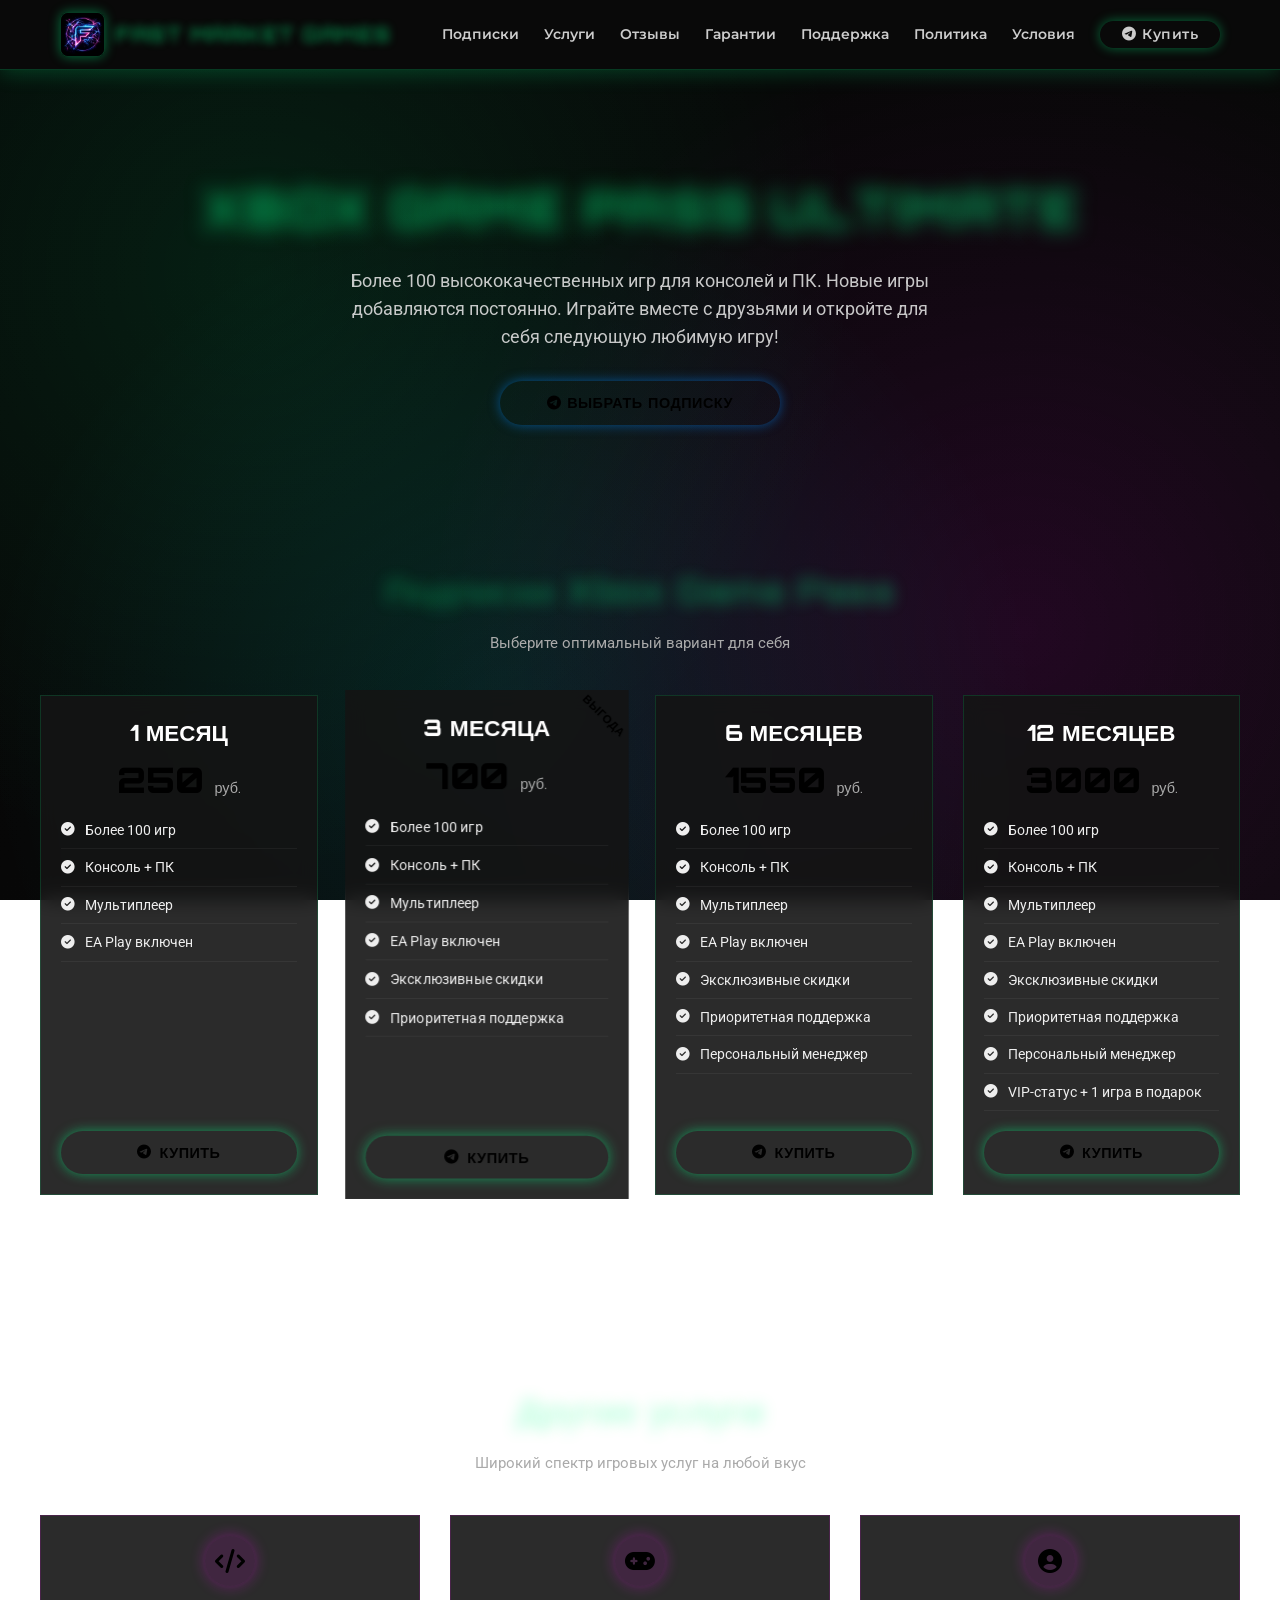
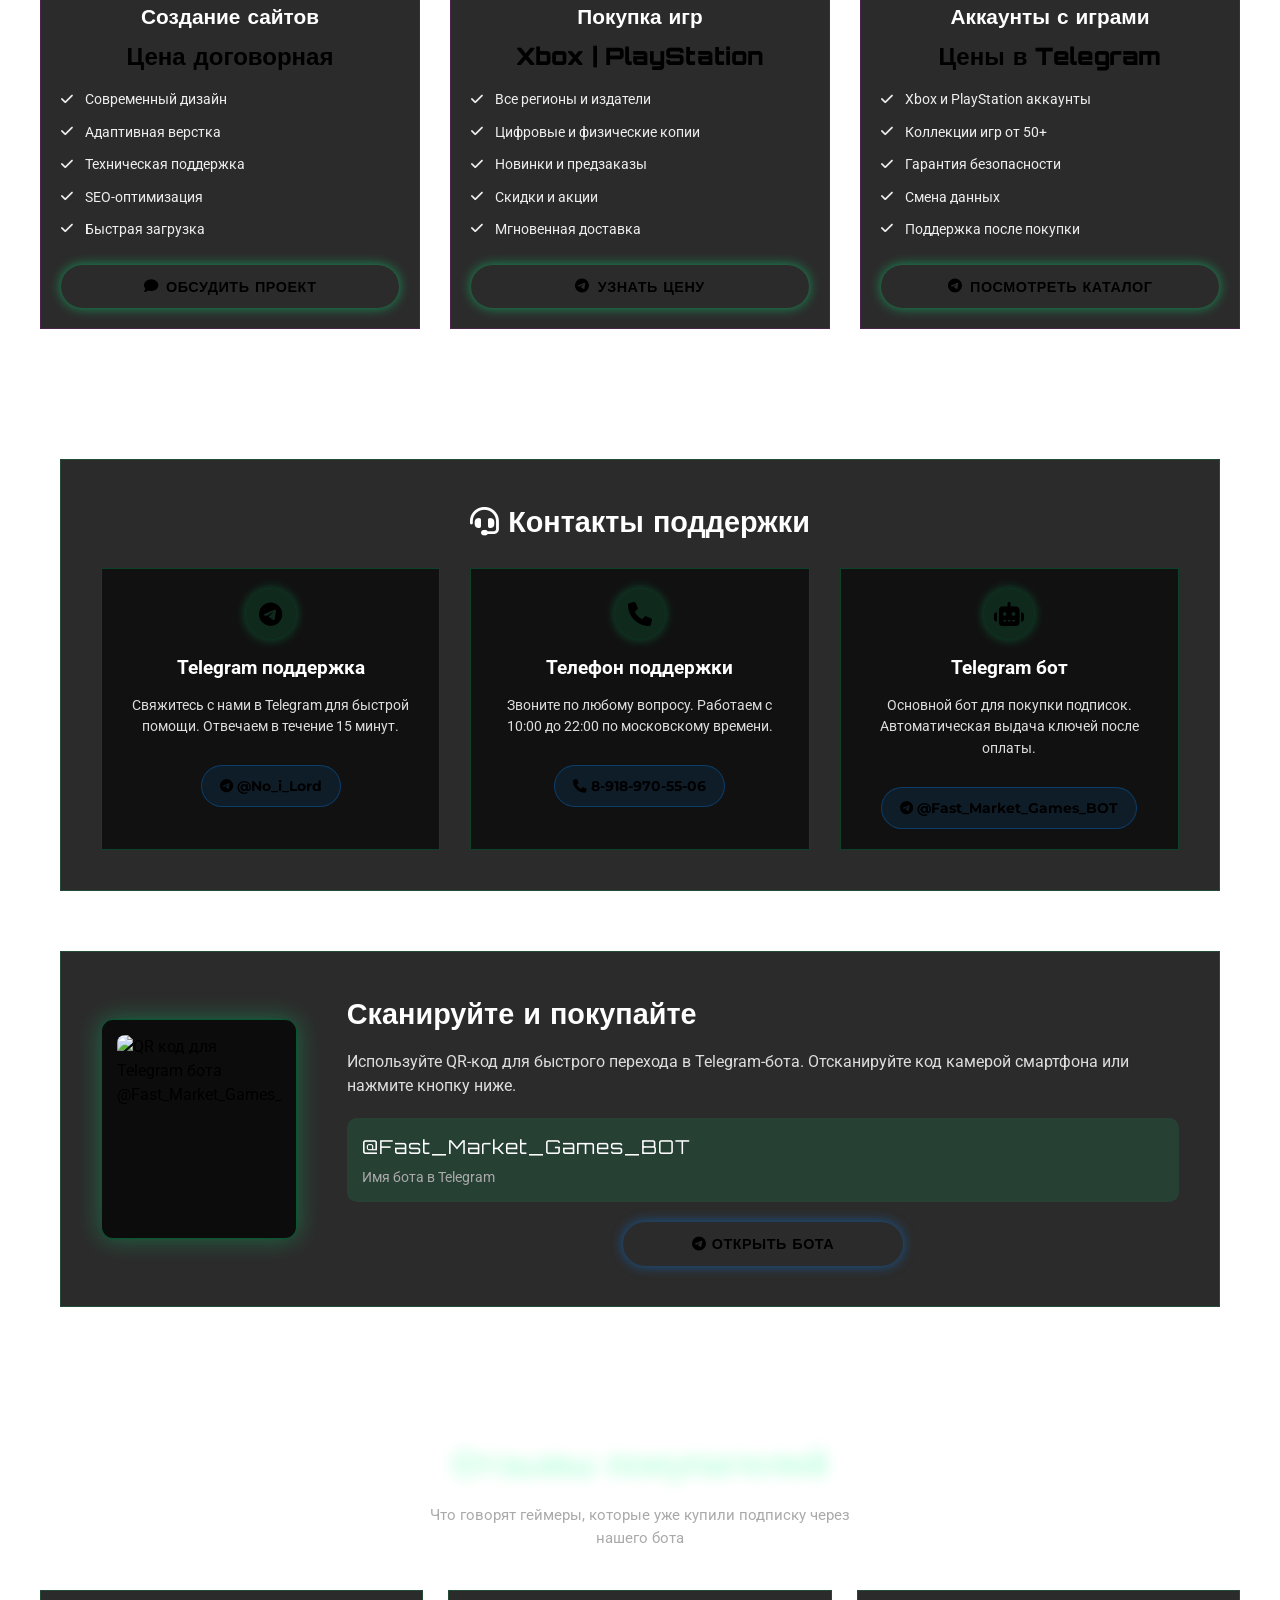
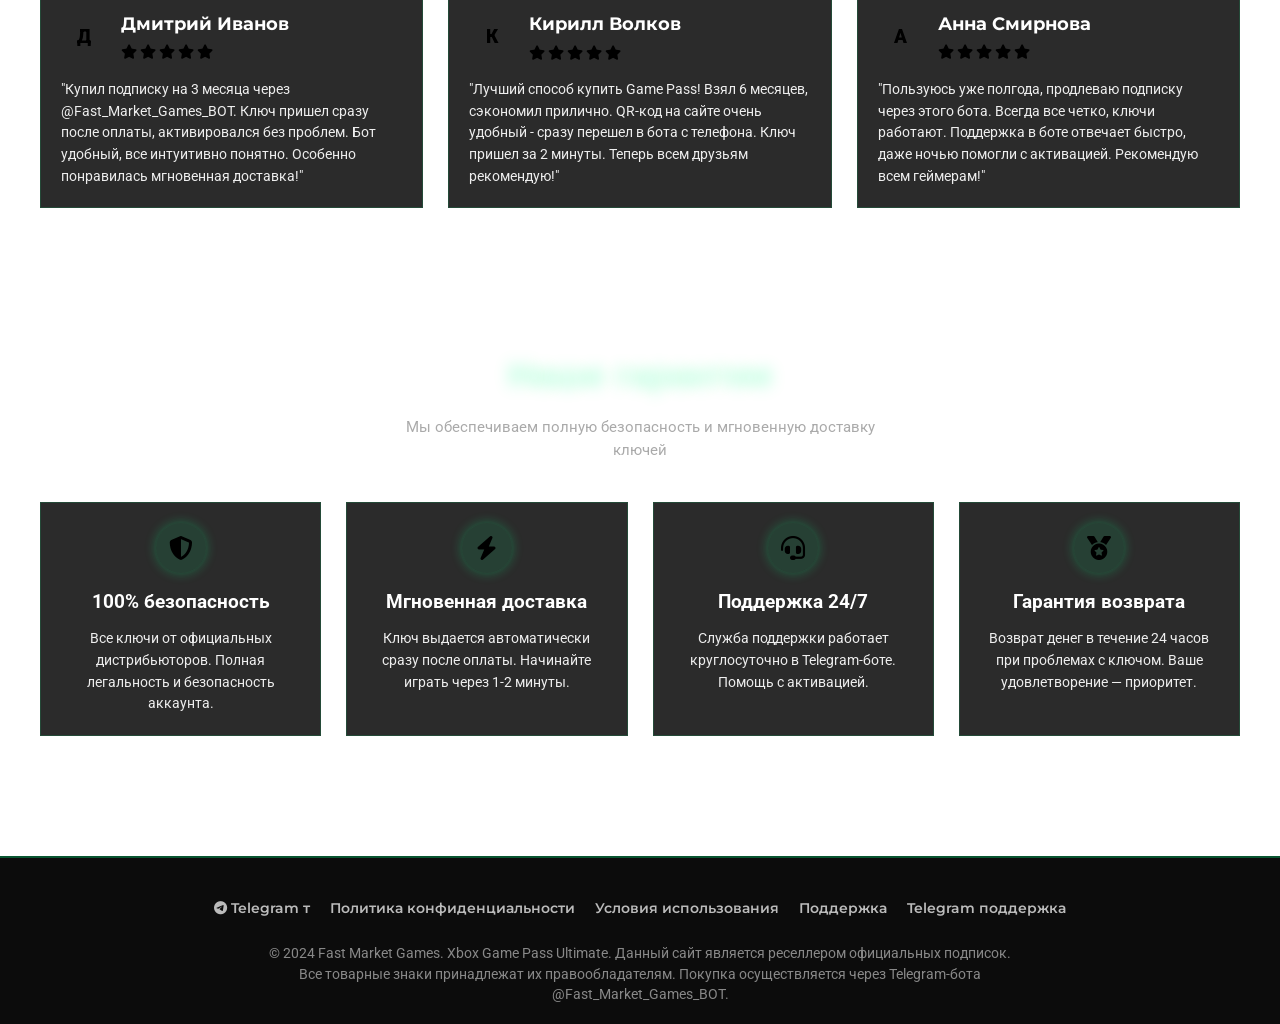
==== index.html @ 025a9836 "Update index.html" ====
<!DOCTYPE html>
<html lang="ru">
<head>
    <meta charset="UTF-8">
    <meta name="viewport" content="width=device-width, initial-scale=1.0, maximum-scale=1.0, user-scalable=no">
    <title>Fast Market Games | Xbox Game Pass Ultimate | Официальные подписки</title>
    <meta name="description" content="Купить Xbox Game Pass и игры для PS/Xbox | Fast Market. Магазин с мгновенной доставкой цифровых товаров: подписки Game Pass Ultimate, ключи игр для PlayStation, Xbox, а также эксклюзивные аккаунты и готовые сайты. Работаем быстро и надежно.">
    <link rel="icon" href="favicon-16x16.png" sizes="16x16" type="image/png">
    <link rel="icon" href="favicon-32x32.png" sizes="32x32" type="image/png">
    <link rel="icon" href="favicon-96x96.png" sizes="96x96" type="image/png">
    <link rel="apple-touch-icon" sizes="180x180" href="apple-icon.png">
    <link rel="icon" type="image/png" sizes="192x192" href="android-icon.png">
    <link rel="icon" type="image/png" sizes="512x512" href="android-icon.png">
    <link rel="stylesheet" href="https://cdnjs.cloudflare.com/ajax/libs/font-awesome/6.4.0/css/all.min.css">
    <link href="https://fonts.googleapis.com/css2?family=Montserrat:wght@400;500;600;700;800;900&family=Orbitron:wght@400;500;700;900&family=Roboto:wght@300;400;500;700&display=swap" rel="stylesheet">
    <style>
        <!-- Yandex.Metrika counter -->
<script type="text/javascript">
    (function(m,e,t,r,i,k,a){
        m[i]=m[i]||function(){(m[i].a=m[i].a||[]).push(arguments)};
        m[i].l=1*new Date();
        for (var j = 0; j < document.scripts.length; j++) {if (document.scripts[j].src === r) { return; }}
        k=e.createElement(t),a=e.getElementsByTagName(t)[0],k.async=1,k.src=r,a.parentNode.insertBefore(k,a)
    })(window, document,'script','https://mc.yandex.ru/metrika/tag.js?id=106920439', 'ym');

    ym(106920439, 'init', {ssr:true, webvisor:true, clickmap:true, ecommerce:"dataLayer", referrer: document.referrer, url: location.href, accurateTrackBounce:true, trackLinks:true});
</script>
<noscript><div><img src="https://mc.yandex.ru/watch/106920439" style="position:absolute; left:-9999px;" alt="" /></div></noscript>
<!-- /Yandex.Metrika counter -->
        :root {
            --primary: #00ff88;
            --primary-dark: #00cc6a;
            --secondary: #0a0a0a;
            --accent: #ff00ff;
            --telegram: #0088ff;
            --neon-blue: #00f3ff;
            --neon-pink: #ff00ff;
            --light: #ffffff;
            --dark: #050505;
            --success: #00ff88;
            --warning: #ffcc00;
            --border-radius: 12px;
            --box-shadow: 0 0 15px rgba(0, 255, 136, 0.3);
            --transition: all 0.3s cubic-bezier(0.175, 0.885, 0.32, 1.1);
            --gradient: linear-gradient(135deg, #0a0a0a 0%, #111 100%);
        }
        
        * {
            margin: 0;
            padding: 0;
            box-sizing: border-box;
            -webkit-tap-highlight-color: transparent;
        }
        
        body {
            font-family: 'Roboto', sans-serif;
            line-height: 1.5;
            color: var(--light);
            background-color: var(--dark);
            overflow-x: hidden;
            min-height: 100vh;
            position: relative;
            font-size: 15px;
            -webkit-font-smoothing: antialiased;
            -moz-osx-font-smoothing: grayscale;
        }
        
        /* Неоновый фон с анимацией */
        .neon-bg {
            position: fixed;
            top: 0;
            left: 0;
            width: 100%;
            height: 100%;
            z-index: -2;
            background: 
                radial-gradient(circle at 20% 30%, rgba(0, 255, 136, 0.1) 0%, transparent 50%),
                radial-gradient(circle at 80% 70%, rgba(255, 0, 255, 0.1) 0%, transparent 50%),
                radial-gradient(circle at 40% 80%, rgba(0, 243, 255, 0.1) 0%, transparent 50%),
                linear-gradient(135deg, #050505 0%, #0a0a0a 100%);
        }
        
        /* Компактное меню с неоновым эффектом */
        .compact-header {
            background: rgba(10, 10, 10, 0.97);
            backdrop-filter: blur(15px);
            color: white;
            padding: 12px 0;
            box-shadow: 0 3px 20px rgba(0, 255, 136, 0.2);
            position: sticky;
            top: 0;
            z-index: 1000;
            border-bottom: 1px solid rgba(0, 255, 136, 0.2);
        }
        
        .compact-nav {
            max-width: 1200px;
            margin: 0 auto;
            padding: 0 15px;
            display: flex;
            justify-content: space-between;
            align-items: center;
        }
        
        .compact-logo {
            display: flex;
            align-items: center;
            gap: 10px;
        }
        
        .logo-container {
            position: relative;
            width: 40px;
            height: 40px;
            border-radius: 8px;
            overflow: hidden;
            box-shadow: 0 0 12px rgba(0, 255, 136, 0.4);
            transition: var(--transition);
            border: 1px solid rgba(0, 255, 136, 0.2);
        }
        
        .logo-img {
            width: 100%;
            height: 100%;
            object-fit: cover;
            border-radius: 6px;
        }
        
        .compact-logo h1 {
            font-family: 'Orbitron', sans-serif;
            font-size: 1.2rem;
            font-weight: 900;
            background: linear-gradient(90deg, var(--primary), var(--neon-blue), var(--neon-pink));
            -webkit-background-clip: text;
            -webkit-text-fill-color: transparent;
            letter-spacing: 0.5px;
            text-shadow: 0 0 8px rgba(0, 255, 136, 0.4);
        }
        
        .compact-menu {
            display: none;
        }
        
        .mobile-menu-toggle {
            display: none;
            background: none;
            border: none;
            color: var(--primary);
            font-size: 1.5rem;
            cursor: pointer;
        }
        
        .compact-cta {
            background: linear-gradient(90deg, var(--primary), var(--neon-blue));
            color: black;
            padding: 10px 20px;
            border-radius: 50px;
            text-decoration: none;
            font-weight: 900;
            font-size: 0.9rem;
            transition: var(--transition);
            display: flex;
            align-items: center;
            justify-content: center;
            gap: 6px;
            box-shadow: 0 0 12px rgba(0, 255, 136, 0.4);
            font-family: 'Orbitron', sans-serif;
            letter-spacing: 0.5px;
            min-width: 100px;
            text-align: center;
            line-height: 1;
        }
        
        /* Герой секция */
        .hero-section {
            text-align: center;
            padding: 80px 15px 50px;
            position: relative;
        }
        
        .hero-title {
            font-family: 'Orbitron', sans-serif;
            font-size: 2.2rem;
            font-weight: 900;
            margin-bottom: 20px;
            background: linear-gradient(90deg, var(--primary), var(--neon-blue), var(--neon-pink));
            -webkit-background-clip: text;
            -webkit-text-fill-color: transparent;
            letter-spacing: 1px;
            text-shadow: 0 0 20px rgba(0, 255, 136, 0.5);
        }
        
        .hero-subtitle {
            font-size: 1rem;
            max-width: 600px;
            margin: 0 auto 30px;
            opacity: 0.9;
            line-height: 1.6;
            color: #ddd;
            padding: 0 10px;
        }
        
        /* Тарифы */
        .pricing-section {
            padding: 50px 15px;
        }
        
        .section-header {
            text-align: center;
            margin-bottom: 40px;
        }
        
        .section-title {
            font-family: 'Orbitron', sans-serif;
            font-size: 1.8rem;
            font-weight: 900;
            margin-bottom: 15px;
            background: linear-gradient(90deg, var(--primary), var(--accent));
            -webkit-background-clip: text;
            -webkit-text-fill-color: transparent;
            text-shadow: 0 0 15px rgba(0, 255, 136, 0.3);
        }
        
        .section-subtitle {
            font-size: 0.95rem;
            color: #aaa;
            max-width: 500px;
            margin: 0 auto;
            padding: 0 15px;
        }
        
        .pricing-grid {
            display: grid;
            grid-template-columns: repeat(auto-fit, minmax(260px, 1fr));
            gap: 20px;
            margin-bottom: 50px;
        }
        
        .pricing-card {
            background: rgba(20, 20, 20, 0.9);
            backdrop-filter: blur(10px);
            border-radius: var(--border-radius);
            padding: 20px;
            box-shadow: var(--box-shadow);
            transition: var(--transition);
            position: relative;
            overflow: hidden;
            border: 1px solid rgba(0, 255, 136, 0.15);
            text-align: center;
            display: flex;
            flex-direction: column;
            height: 100%;
        }
        
        .pricing-card::before {
            content: '';
            position: absolute;
            top: 0;
            left: 0;
            right: 0;
            height: 3px;
            background: linear-gradient(90deg, var(--primary), var(--accent));
        }
        
        .pricing-card.popular {
            border: 1px solid var(--accent);
            transform: scale(1.02);
        }
        
        .popular-badge {
            position: absolute;
            top: 12px;
            right: -32px;
            background: linear-gradient(45deg, var(--accent), var(--neon-pink));
            color: black;
            padding: 5px 30px;
            transform: rotate(45deg);
            font-size: 0.7rem;
            font-weight: 900;
            font-family: 'Orbitron', sans-serif;
            letter-spacing: 0.5px;
            box-shadow: 0 0 10px var(--accent);
        }
        
        .pricing-content {
            flex-grow: 1;
            display: flex;
            flex-direction: column;
        }
        
        .pricing-duration {
            font-family: 'Orbitron', sans-serif;
            font-size: 1.4rem;
            font-weight: 800;
            margin-bottom: 12px;
            color: white;
        }
        
        .pricing-price {
            font-family: 'Orbitron', sans-serif;
            font-size: 2.2rem;
            font-weight: 900;
            color: var(--primary);
            margin-bottom: 15px;
            line-height: 1;
            text-shadow: 0 0 10px var(--primary);
        }
        
        .pricing-price span {
            font-size: 0.9rem;
            color: #aaa;
            font-weight: 400;
        }
        
        .pricing-features {
            list-style: none;
            margin-bottom: 20px;
            text-align: left;
            flex-grow: 1;
        }
        
        .pricing-features li {
            padding: 8px 0;
            border-bottom: 1px solid rgba(255, 255, 255, 0.05);
            display: flex;
            align-items: center;
            font-size: 0.85rem;
            color: #eee;
        }
        
        .pricing-features li i {
            color: var(--success);
            margin-right: 8px;
            font-size: 0.85rem;
            min-width: 16px;
        }
        
        /* Кнопки */
        .btn {
            display: inline-flex;
            align-items: center;
            justify-content: center;
            background: linear-gradient(90deg, var(--primary), var(--neon-blue));
            color: black;
            padding: 14px 20px;
            border-radius: 50px;
            text-decoration: none;
            font-weight: 900;
            font-size: 0.9rem;
            transition: var(--transition);
            border: none;
            width: 100%;
            gap: 8px;
            font-family: 'Orbitron', sans-serif;
            letter-spacing: 0.5px;
            text-transform: uppercase;
            box-shadow: 0 0 12px rgba(0, 255, 136, 0.5);
            text-align: center;
            line-height: 1;
        }
        
        .btn:hover {
            transform: translateY(-3px);
            box-shadow: 0 0 20px rgba(0, 255, 136, 0.7);
        }
        
        .btn-telegram {
            background: linear-gradient(90deg, var(--telegram), #00ccff);
            box-shadow: 0 0 12px rgba(0, 136, 255, 0.5);
        }
        
        /* Услуги */
        .services-section {
            padding: 50px 15px;
        }
        
        .services-grid {
            display: grid;
            grid-template-columns: repeat(auto-fit, minmax(280px, 1fr));
            gap: 20px;
            margin-top: 30px;
        }
        
        .service-card {
            background: rgba(20, 20, 20, 0.9);
            backdrop-filter: blur(10px);
            border-radius: var(--border-radius);
            padding: 20px;
            box-shadow: var(--box-shadow);
            transition: var(--transition);
            position: relative;
            overflow: hidden;
            border: 1px solid rgba(255, 0, 255, 0.15);
            text-align: center;
            display: flex;
            flex-direction: column;
            height: 100%;
        }
        
        .service-card::before {
            content: '';
            position: absolute;
            top: 0;
            left: 0;
            right: 0;
            height: 3px;
            background: linear-gradient(90deg, var(--neon-pink), var(--neon-blue));
        }
        
        .service-icon {
            width: 50px;
            height: 50px;
            background: rgba(255, 0, 255, 0.1);
            border-radius: 50%;
            display: flex;
            align-items: center;
            justify-content: center;
            margin: 0 auto 15px;
            font-size: 1.5rem;
            color: var(--neon-pink);
            box-shadow: 0 0 15px rgba(255, 0, 255, 0.3);
        }
        
        .service-title {
            font-family: 'Orbitron', sans-serif;
            font-size: 1.3rem;
            font-weight: 800;
            margin-bottom: 12px;
            color: white;
        }
        
        .service-price {
            font-family: 'Orbitron', sans-serif;
            font-size: 1.5rem;
            font-weight: 900;
            color: var(--neon-pink);
            margin-bottom: 15px;
            line-height: 1;
        }
        
        .service-features {
            list-style: none;
            margin-bottom: 20px;
            text-align: left;
            flex-grow: 1;
        }
        
        .service-features li {
            padding: 6px 0;
            display: flex;
            align-items: center;
            font-size: 0.85rem;
            color: #eee;
        }
        
        .service-features li i {
            color: var(--neon-pink);
            margin-right: 8px;
            font-size: 0.85rem;
            min-width: 16px;
        }
        
        /* Контакты поддержки */
        .support-contact {
            background: rgba(20, 20, 20, 0.9);
            backdrop-filter: blur(10px);
            border-radius: var(--border-radius);
            padding: 30px 20px;
            margin: 40px 15px;
            border: 1px solid rgba(0, 255, 136, 0.15);
            box-shadow: var(--box-shadow);
            text-align: center;
            position: relative;
            overflow: hidden;
        }
        
        .contact-grid {
            display: grid;
            grid-template-columns: repeat(auto-fit, minmax(280px, 1fr));
            gap: 20px;
            margin-top: 25px;
            position: relative;
            z-index: 1;
        }
        
        .contact-item {
            padding: 20px;
            background: rgba(0, 0, 0, 0.6);
            border-radius: var(--border-radius);
            border: 1px solid rgba(0, 255, 136, 0.2);
            text-align: center;
        }
        
        .contact-icon {
            width: 50px;
            height: 50px;
            background: rgba(0, 255, 136, 0.1);
            border-radius: 50%;
            display: flex;
            align-items: center;
            justify-content: center;
            margin: 0 auto 15px;
            font-size: 1.5rem;
            color: var(--primary);
            box-shadow: 0 0 12px rgba(0, 255, 136, 0.3);
        }
        
        .contact-link {
            display: inline-block;
            background: rgba(0, 136, 255, 0.1);
            color: var(--telegram);
            padding: 10px 18px;
            border-radius: 50px;
            text-decoration: none;
            font-weight: 700;
            margin-top: 12px;
            transition: var(--transition);
            border: 1px solid rgba(0, 136, 255, 0.3);
            font-family: 'Montserrat', sans-serif;
            font-size: 0.85rem;
            width: 100%;
        }
        
        /* Анимации для QR кода */
        @keyframes qrPulse {
            0% {
                box-shadow: 0 0 15px rgba(0, 255, 136, 0.5);
                border-color: rgba(0, 255, 136, 0.3);
            }
            50% {
                box-shadow: 0 0 35px rgba(0, 255, 136, 0.8), 
                            0 0 50px rgba(0, 243, 255, 0.4);
                border-color: rgba(0, 255, 136, 0.6);
                transform: scale(1.02);
            }
            100% {
                box-shadow: 0 0 15px rgba(0, 255, 136, 0.5);
                border-color: rgba(0, 255, 136, 0.3);
            }
        }

        @keyframes qrGlow {
            0%, 100% {
                filter: brightness(1) drop-shadow(0 0 5px rgba(0, 255, 136, 0.5));
            }
            50% {
                filter: brightness(1.1) drop-shadow(0 0 15px rgba(0, 255, 136, 0.8));
            }
        }

        @keyframes qrBorder {
            0% {
                border-color: rgba(0, 255, 136, 0.3);
            }
            33% {
                border-color: rgba(0, 243, 255, 0.5);
            }
            66% {
                border-color: rgba(255, 0, 255, 0.5);
            }
            100% {
                border-color: rgba(0, 255, 136, 0.3);
            }
        }

        @keyframes scanLine {
            0% {
                top: 5%;
                opacity: 0.8;
            }
            50% {
                top: 95%;
                opacity: 1;
            }
            100% {
                top: 5%;
                opacity: 0.8;
            }
        }
        
        /* QR секция */
        .qr-section {
            background: rgba(20, 20, 20, 0.9);
            backdrop-filter: blur(10px);
            border-radius: var(--border-radius);
            padding: 30px 20px;
            margin: 40px 15px;
            box-shadow: var(--box-shadow);
            border: 1px solid rgba(0, 255, 136, 0.15);
            text-align: center;
        }
        
        .qr-container {
            display: flex;
            flex-direction: column;
            align-items: center;
            gap: 25px;
        }
        
        .qr-code-container {
            position: relative;
            width: 220px;
            height: 220px;
            background: rgba(0, 0, 0, 0.7);
            border-radius: 12px;
            display: flex;
            align-items: center;
            justify-content: center;
            padding: 15px;
            box-shadow: 0 0 25px rgba(0, 255, 136, 0.3);
            border: 1px solid rgba(0, 255, 136, 0.3);
            animation: qrPulse 4s infinite ease-in-out, 
                       qrBorder 6s infinite linear;
            overflow: hidden;
            transition: var(--transition);
        }

        .qr-code-container:hover {
            animation: qrPulse 1.5s infinite ease-in-out, 
                       qrBorder 4s infinite linear;
            transform: scale(1.03);
        }

        .qr-code-container img {
            width: 100%;
            height: 100%;
            object-fit: contain;
            border-radius: 8px;
            animation: qrGlow 3s infinite ease-in-out;
        }

        /* Сканирующая линия эффект */
        .qr-code-container::after {
            content: '';
            position: absolute;
            top: 5%;
            left: 5%;
            right: 5%;
            height: 2px;
            background: linear-gradient(90deg, 
                        transparent 0%, 
                        var(--primary) 50%, 
                        transparent 100%);
            box-shadow: 0 0 10px var(--primary);
            animation: scanLine 3s infinite linear;
            z-index: 2;
            border-radius: 2px;
        }

        /* Угловые декоративные элементы */
        .qr-code-container::before {
            content: '';
            position: absolute;
            top: 0;
            left: 0;
            right: 0;
            bottom: 0;
            border: 2px solid transparent;
            border-image: linear-gradient(45deg, 
                         var(--primary), 
                         var(--neon-blue), 
                         var(--neon-pink), 
                         var(--primary)) 1;
            border-radius: 12px;
            animation: qrBorder 8s infinite linear;
            pointer-events: none;
            z-index: 1;
        }

        /* Неоновые точки в углах */
        .qr-code-container .corner {
            position: absolute;
            width: 12px;
            height: 12px;
            background: var(--primary);
            border-radius: 50%;
            box-shadow: 0 0 10px var(--primary);
            z-index: 1;
        }

        .qr-code-container .corner:nth-child(1) {
            top: 10px;
            left: 10px;
        }

        .qr-code-container .corner:nth-child(2) {
            top: 10px;
            right: 10px;
        }

        .qr-code-container .corner:nth-child(3) {
            bottom: 10px;
            left: 10px;
        }

        .qr-code-container .corner:nth-child(4) {
            bottom: 10px;
            right: 10px;
        }

        /* Дополнительный эффект при наведении на QR */
        .qr-code-container.qr-hover {
            animation: qrPulse 0.8s infinite ease-in-out, 
                       qrBorder 2s infinite linear !important;
        }

        .qr-code-container.qr-hover::after {
            animation: scanLine 1s infinite linear;
            background: linear-gradient(90deg, 
                        transparent 0%, 
                        var(--neon-blue) 50%, 
                        transparent 100%);
            box-shadow: 0 0 15px var(--neon-blue);
        }
        
        /* Отзывы */
        .reviews-section {
            padding: 50px 15px;
        }
        
        .reviews-grid {
            display: grid;
            grid-template-columns: repeat(auto-fit, minmax(280px, 1fr));
            gap: 20px;
            margin-top: 30px;
        }
        
        .review-card {
            background: rgba(20, 20, 20, 0.9);
            backdrop-filter: blur(10px);
            border-radius: var(--border-radius);
            padding: 20px;
            border: 1px solid rgba(0, 255, 136, 0.15);
            text-align: left;
        }
        
        .review-header {
            display: flex;
            align-items: center;
            margin-bottom: 15px;
        }
        
        .review-avatar {
            width: 45px;
            height: 45px;
            border-radius: 50%;
            background: linear-gradient(45deg, var(--primary), var(--neon-blue));
            display: flex;
            align-items: center;
            justify-content: center;
            font-size: 1.2rem;
            font-weight: 900;
            color: black;
            margin-right: 15px;
            box-shadow: 0 0 12px var(--primary);
        }
        
        /* Гарантии */
        .guarantees-section {
            padding: 50px 15px;
        }
        
        .guarantees-grid {
            display: grid;
            grid-template-columns: repeat(auto-fit, minmax(220px, 1fr));
            gap: 20px;
            margin-top: 30px;
        }
        
        .guarantee-card {
            background: rgba(20, 20, 20, 0.9);
            backdrop-filter: blur(10px);
            border-radius: var(--border-radius);
            padding: 20px;
            text-align: center;
            border: 1px solid rgba(0, 255, 136, 0.15);
        }
        
        .guarantee-card::before {
            content: '';
            position: absolute;
            top: 0;
            left: 0;
            right: 0;
            height: 3px;
            background: linear-gradient(90deg, var(--primary), var(--accent));
        }
        
        .guarantee-icon {
            width: 50px;
            height: 50px;
            background: rgba(0, 255, 136, 0.1);
            border-radius: 50%;
            display: flex;
            align-items: center;
            justify-content: center;
            margin: 0 auto 15px;
            font-size: 1.5rem;
            color: var(--primary);
            box-shadow: 0 0 12px rgba(0, 255, 136, 0.3);
        }
        
        /* Футер */
        .footer {
            background: rgba(5, 5, 5, 0.97);
            padding: 40px 15px 20px;
            margin-top: 50px;
            border-top: 2px solid rgba(0, 255, 136, 0.3);
            text-align: center;
        }
        
        .footer-links {
            display: flex;
            flex-wrap: wrap;
            justify-content: center;
            gap: 20px;
            margin-bottom: 25px;
        }
        
        .footer-links a {
            color: #bbb;
            text-decoration: none;
            font-size: 0.85rem;
            font-family: 'Montserrat', sans-serif;
            font-weight: 600;
        }
        
        /* Мобильное меню */
        .mobile-menu {
            position: fixed;
            top: 0;
            left: -100%;
            width: 280px;
            height: 100%;
            background: rgba(10, 10, 10, 0.98);
            backdrop-filter: blur(20px);
            z-index: 1001;
            padding: 80px 30px 30px;
            transition: left 0.3s ease;
            overflow-y: auto;
            border-right: 1px solid rgba(0, 255, 136, 0.2);
        }
        
        .mobile-menu.active {
            left: 0;
        }
        
        .mobile-menu-close {
            position: absolute;
            top: 20px;
            right: 20px;
            background: none;
            border: none;
            color: var(--primary);
            font-size: 1.5rem;
            cursor: pointer;
        }
        
        .mobile-menu-links {
            display: flex;
            flex-direction: column;
            gap: 20px;
        }
        
        .mobile-menu-links a {
            color: #ddd;
            text-decoration: none;
            font-size: 1.1rem;
            font-weight: 600;
            padding: 12px 0;
            border-bottom: 1px solid rgba(255, 255, 255, 0.1);
            font-family: 'Montserrat', sans-serif;
        }
        
        .mobile-menu-overlay {
            position: fixed;
            top: 0;
            left: 0;
            width: 100%;
            height: 100%;
            background: rgba(0, 0, 0, 0.7);
            z-index: 1000;
            display: none;
        }
        
        .mobile-menu-overlay.active {
            display: block;
        }
        
        /* Медиазапросы для десктопа */
        @media (min-width: 768px) {
            body {
                font-size: 16px;
            }
            
            .compact-nav {
                padding: 0 20px;
            }
            
            .logo-container {
                width: 45px;
                height: 45px;
            }
            
            .compact-logo h1 {
                font-size: 1.3rem;
            }
            
            .mobile-menu-toggle {
                display: none;
            }
            
            .compact-menu {
                display: flex;
                gap: 25px;
                align-items: center;
            }
            
            .compact-menu a {
                color: #ccc;
                text-decoration: none;
                font-weight: 600;
                font-size: 0.9rem;
                transition: var(--transition);
                padding: 6px 0;
                position: relative;
                font-family: 'Montserrat', sans-serif;
            }
            
            .compact-menu a:hover {
                color: var(--primary);
            }
            
            .compact-cta {
                padding: 10px 25px;
                min-width: 120px;
            }
            
            .hero-section {
                padding: 100px 20px 70px;
            }
            
            .hero-title {
                font-size: 2.8rem;
            }
            
            .hero-subtitle {
                font-size: 1.1rem;
            }
            
            .pricing-section, .services-section, .reviews-section, .guarantees-section {
                padding: 70px 20px;
            }
            
            .section-title {
                font-size: 2.2rem;
            }
            
            .pricing-grid {
                grid-template-columns: repeat(4, 1fr);
                gap: 25px;
            }
            
            .services-grid {
                grid-template-columns: repeat(3, 1fr);
                gap: 25px;
            }
            
            .contact-grid {
                grid-template-columns: repeat(3, 1fr);
                gap: 30px;
            }
            
            .qr-container {
                flex-direction: row;
                justify-content: center;
                gap: 50px;
                text-align: left;
            }
            
            .reviews-grid {
                grid-template-columns: repeat(3, 1fr);
                gap: 25px;
            }
            
            .guarantees-grid {
                grid-template-columns: repeat(4, 1fr);
                gap: 25px;
            }
            
            .support-contact, .qr-section {
                margin: 60px 20px;
                padding: 40px;
            }
            
            .contact-link {
                width: auto;
            }
        }
        
        @media (min-width: 1024px) {
            .hero-title {
                font-size: 3.2rem;
            }
            
            .pricing-grid {
                gap: 30px;
            }
            
            .services-grid {
                gap: 30px;
            }
        }
        
        /* Медиазапросы для очень маленьких экранов */
        @media (max-width: 360px) {
            .compact-logo h1 {
                font-size: 1rem;
            }
            
            .compact-cta {
                padding: 8px 15px;
                font-size: 0.8rem;
                min-width: 90px;
            }
            
            .hero-title {
                font-size: 1.8rem;
            }
            
            .pricing-grid, .services-grid {
                grid-template-columns: 1fr;
            }
            
            .pricing-card, .service-card {
                padding: 15px;
            }
        }
        
        /* Медиазапрос для отключения некоторых анимаций на мобильных устройствах */
        @media (max-width: 768px) {
            .qr-code-container {
                animation: qrPulse 6s infinite ease-in-out;
            }
            
            .qr-code-container::after {
                animation: scanLine 4s infinite linear;
            }
            
            .qr-code-container:hover {
                transform: none;
                animation: qrPulse 6s infinite ease-in-out;
            }
        }
    </style>
    <link rel="search" type="application/opensearchdescription+xml" title="Поиск по сайту" href="opensearch.xml">
</head>
<body>
    <!-- Неоновый фон -->
    <div class="neon-bg"></div>
    
    <!-- Мобильное меню -->
    <div class="mobile-menu-overlay" id="mobileMenuOverlay"></div>
    <div class="mobile-menu" id="mobileMenu">
        <button class="mobile-menu-close" id="mobileMenuClose">
            <i class="fas fa-times"></i>
        </button>
        <div class="mobile-menu-links">
            <a href="#pricing">Подписки</a>
            <a href="#services">Услуги</a>
            <a href="#reviews">Отзывы</a>
            <a href="#guarantees">Гарантии</a>
            <a href="#support">Поддержка</a>
            <a href="privacy.html" target="_blank">Политика</a>
            <a href="terms.html" target="_blank">Условия</a>
            <a href="https://t.me/Fast_Market_Games_BOT" target="_blank" class="btn btn-telegram" style="margin-top: 20px;">
                <i class="fab fa-telegram"></i> Купить
            </a>
        </div>
    </div>
    
    <!-- Компактное меню -->
    <header class="compact-header">
        <nav class="compact-nav">
            <div class="compact-logo">
                <div class="logo-container">
                    <img src="Logo.png" alt="Fast Market Games Logo" class="logo-img" id="shopLogo">
                </div>
                <h1>FAST MARKET GAMES</h1>
            </div>
            <div class="compact-menu">
                <a href="#pricing">Подписки</a>
                <a href="#services">Услуги</a>
                <a href="#reviews">Отзывы</a>
                <a href="#guarantees">Гарантии</a>
                <a href="#support">Поддержка</a>
                <a href="privacy.html" target="_blank">Политика</a>
                <a href="terms.html" target="_blank">Условия</a>
                <a href="https://t.me/Fast_Market_Games_BOT" target="_blank" class="compact-cta">
                    <i class="fab fa-telegram"></i> Купить
                </a>
            </div>
            <button class="mobile-menu-toggle" id="mobileMenuToggle">
                <i class="fas fa-bars"></i>
            </button>
        </nav>
    </header>
    
    <!-- Основной контент -->
    <main>
        <!-- Герой секция -->
        <section class="hero-section">
            <div class="container" style="max-width: 1200px; margin: 0 auto; position: relative; z-index: 1;">
                <h1 class="hero-title">XBOX GAME PASS ULTIMATE</h1>
                <p class="hero-subtitle">Более 100 высококачественных игр для консолей и ПК. Новые игры добавляются постоянно. Играйте вместе с друзьями и откройте для себя следующую любимую игру!</p>
                <a href="#pricing" class="btn btn-telegram" style="max-width: 280px; margin: 0 auto; display: block;">
                    <i class="fab fa-telegram-plane"></i> Выбрать подписку
                </a>
            </div>
        </section>
        
        <!-- Тарифы -->
        <section id="pricing" class="pricing-section">
            <div class="container" style="max-width: 1200px; margin: 0 auto; position: relative; z-index: 1;">
                <div class="section-header">
                    <h2 class="section-title">Подписки Xbox Game Pass</h2>
                    <p class="section-subtitle">Выберите оптимальный вариант для себя</p>
                </div>
                
                <div class="pricing-grid">
                    <!-- 1 месяц -->
                    <div class="pricing-card">
                        <div class="pricing-content">
                            <div class="pricing-duration">1 МЕСЯЦ</div>
                            <div class="pricing-price">250 <span>руб.</span></div>
                            <ul class="pricing-features">
                                <li><i class="fas fa-check-circle"></i> Более 100 игр</li>
                                <li><i class="fas fa-check-circle"></i> Консоль + ПК</li>
                                <li><i class="fas fa-check-circle"></i> Мультиплеер</li>
                                <li><i class="fas fa-check-circle"></i> EA Play включен</li>
                            </ul>
                        </div>
                        <div class="pricing-footer">
                            <a href="https://t.me/Fast_Market_Games_BOT" target="_blank" class="btn">
                                <i class="fab fa-telegram"></i> Купить
                            </a>
                        </div>
                    </div>
                    
                    <!-- 3 месяца -->
                    <div class="pricing-card popular">
                        <div class="popular-badge">ВЫГОДА</div>
                        <div class="pricing-content">
                            <div class="pricing-duration">3 МЕСЯЦА</div>
                            <div class="pricing-price">700 <span>руб.</span></div>
                            <ul class="pricing-features">
                                <li><i class="fas fa-check-circle"></i> Более 100 игр</li>
                                <li><i class="fas fa-check-circle"></i> Консоль + ПК</li>
                                <li><i class="fas fa-check-circle"></i> Мультиплеер</li>
                                <li><i class="fas fa-check-circle"></i> EA Play включен</li>
                                <li><i class="fas fa-check-circle"></i> Эксклюзивные скидки</li>
                                <li><i class="fas fa-check-circle"></i> Приоритетная поддержка</li>
                            </ul>
                        </div>
                        <div class="pricing-footer">
                            <a href="https://t.me/Fast_Market_Games_BOT" target="_blank" class="btn">
                                <i class="fab fa-telegram"></i> Купить
                            </a>
                        </div>
                    </div>
                    
                    <!-- 6 месяцев -->
                    <div class="pricing-card">
                        <div class="pricing-content">
                            <div class="pricing-duration">6 МЕСЯЦЕВ</div>
                            <div class="pricing-price">1550 <span>руб.</span></div>
                            <ul class="pricing-features">
                                <li><i class="fas fa-check-circle"></i> Более 100 игр</li>
                                <li><i class="fas fa-check-circle"></i> Консоль + ПК</li>
                                <li><i class="fas fa-check-circle"></i> Мультиплеер</li>
                                <li><i class="fas fa-check-circle"></i> EA Play включен</li>
                                <li><i class="fas fa-check-circle"></i> Эксклюзивные скидки</li>
                                <li><i class="fas fa-check-circle"></i> Приоритетная поддержка</li>
                                <li><i class="fas fa-check-circle"></i> Персональный менеджер</li>
                            </ul>
                        </div>
                        <div class="pricing-footer">
                            <a href="https://t.me/Fast_Market_Games_BOT" target="_blank" class="btn">
                                <i class="fab fa-telegram"></i> Купить
                            </a>
                        </div>
                    </div>
                    
                    <!-- 12 месяцев -->
                    <div class="pricing-card">
                        <div class="pricing-content">
                            <div class="pricing-duration">12 МЕСЯЦЕВ</div>
                            <div class="pricing-price">3000 <span>руб.</span></div>
                            <ul class="pricing-features">
                                <li><i class="fas fa-check-circle"></i> Более 100 игр</li>
                                <li><i class="fas fa-check-circle"></i> Консоль + ПК</li>
                                <li><i class="fas fa-check-circle"></i> Мультиплеер</li>
                                <li><i class="fas fa-check-circle"></i> EA Play включен</li>
                                <li><i class="fas fa-check-circle"></i> Эксклюзивные скидки</li>
                                <li><i class="fas fa-check-circle"></i> Приоритетная поддержка</li>
                                <li><i class="fas fa-check-circle"></i> Персональный менеджер</li>
                                <li><i class="fas fa-check-circle"></i> VIP-статус + 1 игра в подарок</li>
                            </ul>
                        </div>
                        <div class="pricing-footer">
                            <a href="https://t.me/Fast_Market_Games_BOT" target="_blank" class="btn">
                                <i class="fab fa-telegram"></i> Купить
                            </a>
                        </div>
                    </div>
                </div>
            </div>
        </section>
        
        <!-- Услуги -->
        <section id="services" class="services-section">
            <div class="container" style="max-width: 1200px; margin: 0 auto; position: relative; z-index: 1;">
                <div class="section-header">
                    <h2 class="section-title">Другие услуги</h2>
                    <p class="section-subtitle">Широкий спектр игровых услуг на любой вкус</p>
                </div>
                
                <div class="services-grid">
                    <!-- Создание сайтов -->
                    <div class="service-card">
                        <div class="service-icon">
                            <i class="fas fa-code"></i>
                        </div>
                        <div class="service-title">Создание сайтов</div>
                        <div class="service-price">Цена договорная</div>
                        <ul class="service-features">
                            <li><i class="fas fa-check"></i> Современный дизайн</li>
                            <li><i class="fas fa-check"></i> Адаптивная верстка</li>
                            <li><i class="fas fa-check"></i> Техническая поддержка</li>
                            <li><i class="fas fa-check"></i> SEO-оптимизация</li>
                            <li><i class="fas fa-check"></i> Быстрая загрузка</li>
                        </ul>
                        <div class="pricing-footer">
                            <a href="https://t.me/No_i_Lord" target="_blank" class="btn" style="background: linear-gradient(90deg, var(--neon-pink), var(--accent));">
                                <i class="fas fa-comment"></i> Обсудить проект
                            </a>
                        </div>
                    </div>
                    
                    <!-- Покупка игр -->
                    <div class="service-card">
                        <div class="service-icon">
                            <i class="fas fa-gamepad"></i>
                        </div>
                        <div class="service-title">Покупка игр</div>
                        <div class="service-price">Xbox | PlayStation</div>
                        <ul class="service-features">
                            <li><i class="fas fa-check"></i> Все регионы и издатели</li>
                            <li><i class="fas fa-check"></i> Цифровые и физические копии</li>
                            <li><i class="fas fa-check"></i> Новинки и предзаказы</li>
                            <li><i class="fas fa-check"></i> Скидки и акции</li>
                            <li><i class="fas fa-check"></i> Мгновенная доставка</li>
                        </ul>
                        <div class="pricing-footer">
                            <a href="https://t.me/No_i_Lord" target="_blank" class="btn" style="background: linear-gradient(90deg, var(--neon-pink), var(--accent));">
                                <i class="fab fa-telegram"></i> Узнать цену
                            </a>
                        </div>
                    </div>
                    
                    <!-- Аккаунты с играми -->
                    <div class="service-card">
                        <div class="service-icon">
                            <i class="fas fa-user-circle"></i>
                        </div>
                        <div class="service-title">Аккаунты с играми</div>
                        <div class="service-price">Цены в Telegram</div>
                        <ul class="service-features">
                            <li><i class="fas fa-check"></i> Xbox и PlayStation аккаунты</li>
                            <li><i class="fas fa-check"></i> Коллекции игр от 50+</li>
                            <li><i class="fas fa-check"></i> Гарантия безопасности</li>
                            <li><i class="fas fa-check"></i> Смена данных</li>
                            <li><i class="fas fa-check"></i> Поддержка после покупки</li>
                        </ul>
                        <div class="pricing-footer">
                            <a href="https://t.me/No_i_Lord" target="_blank" class="btn" style="background: linear-gradient(90deg, var(--neon-pink), var(--accent));">
                                <i class="fab fa-telegram"></i> Посмотреть каталог
                            </a>
                        </div>
                    </div>
                </div>
            </div>
        </section>
        
        <!-- Контакты поддержки -->
        <section id="support" style="max-width: 1200px; margin: 0 auto; position: relative; z-index: 1;">
            <div class="support-contact">
                <h2 style="font-family: 'Orbitron', sans-serif; font-size: 1.8rem; margin-bottom: 25px; color: white; position: relative; z-index: 1;">
                    <i class="fas fa-headset"></i> Контакты поддержки
                </h2>
                <div class="contact-grid">
                    <div class="contact-item">
                        <div class="contact-icon">
                            <i class="fab fa-telegram"></i>
                        </div>
                        <h3 style="color: white; margin-bottom: 12px; font-size: 1.2rem;">Telegram поддержка</h3>
                        <p style="color: #ddd; margin-bottom: 15px; font-size: 0.9rem;">Свяжитесь с нами в Telegram для быстрой помощи. Отвечаем в течение 15 минут.</p>
                        <a href="https://t.me/No_i_Lord" target="_blank" class="contact-link">
                            <i class="fab fa-telegram"></i> @No_i_Lord
                        </a>
                    </div>
                    
                    <div class="contact-item">
                        <div class="contact-icon">
                            <i class="fas fa-phone"></i>
                        </div>
                        <h3 style="color: white; margin-bottom: 12px; font-size: 1.2rem;">Телефон поддержки</h3>
                        <p style="color: #ddd; margin-bottom: 15px; font-size: 0.9rem;">Звоните по любому вопросу. Работаем с 10:00 до 22:00 по московскому времени.</p>
                        <a href="tel:89189705506" class="contact-link">
                            <i class="fas fa-phone"></i> 8-918-970-55-06
                        </a>
                    </div>
                    
                    <div class="contact-item">
                        <div class="contact-icon">
                            <i class="fas fa-robot"></i>
                        </div>
                        <h3 style="color: white; margin-bottom: 12px; font-size: 1.2rem;">Telegram бот</h3>
                        <p style="color: #ddd; margin-bottom: 15px; font-size: 0.9rem;">Основной бот для покупки подписок. Автоматическая выдача ключей после оплаты.</p>
                        <a href="https://t.me/Fast_Market_Games_BOT" target="_blank" class="contact-link">
                            <i class="fab fa-telegram"></i> @Fast_Market_Games_BOT
                        </a>
                    </div>
                </div>
            </div>
        </section>
        
        <!-- QR секция -->
        <section id="qr" style="max-width: 1200px; margin: 0 auto; position: relative; z-index: 1;">
            <div class="qr-section">
                <div class="qr-container">
                    <div class="qr-code-container">
                        <img src="https://api.qrserver.com/v1/create-qr-code/?size=300x300&data=https://t.me/Fast_Market_Games_BOT&format=png&color=00ff88&bgcolor=0a0a0a&qzone=2" 
                             alt="QR код для Telegram бота @Fast_Market_Games_BOT">
                        <!-- Декоративные угловые элементы -->
                        <div class="corner"></div>
                        <div class="corner"></div>
                        <div class="corner"></div>
                        <div class="corner"></div>
                    </div>
                    <div class="qr-info">
                        <h2 style="font-family: 'Orbitron', sans-serif; font-size: 1.8rem; margin-bottom: 15px; color: white;">
                            Сканируйте и покупайте
                        </h2>
                        <p style="font-size: 1rem; color: #ddd; margin-bottom: 20px; line-height: 1.5;">
                            Используйте QR-код для быстрого перехода в Telegram-бота. Отсканируйте код камерой смартфона или нажмите кнопку ниже.
                        </p>
                        <div style="background: rgba(0, 255, 136, 0.1); padding: 15px; border-radius: 10px; margin: 20px 0; border-left: 3px solid var(--primary); border-right: 3px solid var(--neon-blue);">
                            <div style="font-family: 'Orbitron', monospace; font-size: 1.2rem; color: white; letter-spacing: 1px;">@Fast_Market_Games_BOT</div>
                            <div style="color: #aaa; font-size: 0.85rem; margin-top: 5px;">Имя бота в Telegram</div>
                        </div>
                        <a href="https://t.me/Fast_Market_Games_BOT" target="_blank" class="btn btn-telegram" style="max-width: 280px; margin: 0 auto; display: block; text-align: center;">
                            <i class="fab fa-telegram-plane"></i> Открыть бота
                        </a>
                    </div>
                </div>
            </div>
        </section>
        
        <!-- Отзывы -->
        <section id="reviews" class="reviews-section">
            <div class="container" style="max-width: 1200px; margin: 0 auto; position: relative; z-index: 1;">
                <div class="section-header">
                    <h2 class="section-title">Отзывы покупателей</h2>
                    <p class="section-subtitle">Что говорят геймеры, которые уже купили подписку через нашего бота</p>
                </div>
                
                <div class="reviews-grid">
                    <div class="review-card">
                        <div class="review-header">
                            <div class="review-avatar">Д</div>
                            <div class="review-info">
                                <h4 style="font-family: 'Montserrat', sans-serif; font-size: 1.1rem; color: white; margin-bottom: 5px;">
                                    Дмитрий Иванов
                                </h4>
                                <div style="color: var(--warning); font-size: 0.9rem;">
                                    <i class="fas fa-star"></i>
                                    <i class="fas fa-star"></i>
                                    <i class="fas fa-star"></i>
                                    <i class="fas fa-star"></i>
                                    <i class="fas fa-star"></i>
                                </div>
                            </div>
                        </div>
                        <p style="color: #eee; line-height: 1.5; font-size: 0.9rem;">
                            "Купил подписку на 3 месяца через @Fast_Market_Games_BOT. Ключ пришел сразу после оплаты, активировался без проблем. Бот удобный, все интуитивно понятно. Особенно понравилась мгновенная доставка!"
                        </p>
                    </div>
                    
                    <div class="review-card">
                        <div class="review-header">
                            <div class="review-avatar">К</div>
                            <div class="review-info">
                                <h4 style="font-family: 'Montserrat', sans-serif; font-size: 1.1rem; color: white; margin-bottom: 5px;">
                                    Кирилл Волков
                                </h4>
                                <div style="color: var(--warning); font-size: 0.9rem;">
                                    <i class="fas fa-star"></i>
                                    <i class="fas fa-star"></i>
                                    <i class="fas fa-star"></i>
                                    <i class="fas fa-star"></i>
                                    <i class="fas fa-star"></i>
                                </div>
                            </div>
                        </div>
                        <p style="color: #eee; line-height: 1.5; font-size: 0.9rem;">
                            "Лучший способ купить Game Pass! Взял 6 месяцев, сэкономил прилично. QR-код на сайте очень удобный - сразу перешел в бота с телефона. Ключ пришел за 2 минуты. Теперь всем друзьям рекомендую!"
                        </p>
                    </div>
                    
                    <div class="review-card">
                        <div class="review-header">
                            <div class="review-avatar">А</div>
                            <div class="review-info">
                                <h4 style="font-family: 'Montserrat', sans-serif; font-size: 1.1rem; color: white; margin-bottom: 5px;">
                                    Анна Смирнова
                                </h4>
                                <div style="color: var(--warning); font-size: 0.9rem;">
                                    <i class="fas fa-star"></i>
                                    <i class="fas fa-star"></i>
                                    <i class="fas fa-star"></i>
                                    <i class="fas fa-star"></i>
                                    <i class="fas fa-star"></i>
                                </div>
                            </div>
                        </div>
                        <p style="color: #eee; line-height: 1.5; font-size: 0.9rem;">
                            "Пользуюсь уже полгода, продлеваю подписку через этого бота. Всегда все четко, ключи работают. Поддержка в боте отвечает быстро, даже ночью помогли с активацией. Рекомендую всем геймерам!"
                        </p>
                    </div>
                </div>
            </div>
        </section>
        
        <!-- Гарантии -->
        <section id="guarantees" class="guarantees-section">
            <div class="container" style="max-width: 1200px; margin: 0 auto; position: relative; z-index: 1;">
                <div class="section-header">
                    <h2 class="section-title">Наши гарантии</h2>
                    <p class="section-subtitle">Мы обеспечиваем полную безопасность и мгновенную доставку ключей</p>
                </div>
                
                <div class="guarantees-grid">
                    <div class="guarantee-card">
                        <div class="guarantee-icon">
                            <i class="fas fa-shield-alt"></i>
                        </div>
                        <h3 style="color: white; margin-bottom: 12px; font-size: 1.2rem;">100% безопасность</h3>
                        <p style="color: #eee; line-height: 1.5; font-size: 0.9rem;">Все ключи от официальных дистрибьюторов. Полная легальность и безопасность аккаунта.</p>
                    </div>
                    
                    <div class="guarantee-card">
                        <div class="guarantee-icon">
                            <i class="fas fa-bolt"></i>
                        </div>
                        <h3 style="color: white; margin-bottom: 12px; font-size: 1.2rem;">Мгновенная доставка</h3>
                        <p style="color: #eee; line-height: 1.5; font-size: 0.9rem;">Ключ выдается автоматически сразу после оплаты. Начинайте играть через 1-2 минуты.</p>
                    </div>
                    
                    <div class="guarantee-card">
                        <div class="guarantee-icon">
                            <i class="fas fa-headset"></i>
                        </div>
                        <h3 style="color: white; margin-bottom: 12px; font-size: 1.2rem;">Поддержка 24/7</h3>
                        <p style="color: #eee; line-height: 1.5; font-size: 0.9rem;">Служба поддержки работает круглосуточно в Telegram-боте. Помощь с активацией.</p>
                    </div>
                    
                    <div class="guarantee-card">
                        <div class="guarantee-icon">
                            <i class="fas fa-medal"></i>
                        </div>
                        <h3 style="color: white; margin-bottom: 12px; font-size: 1.2rem;">Гарантия возврата</h3>
                        <p style="color: #eee; line-height: 1.5; font-size: 0.9rem;">Возврат денег в течение 24 часов при проблемах с ключом. Ваше удовлетворение — приоритет.</p>
                    </div>
                </div>
            </div>
        </section>
    </main>
    
    <!-- Футер -->
    <footer class="footer">
        <div class="container" style="max-width: 1200px; margin: 0 auto; position: relative; z-index: 1;">
            <div class="footer-content">
                <div class="footer-links">
                    <a href="https://t.me/Fast_Market_Games_BOT" target="_blank">
                        <i class="fab fa-telegram"></i> Telegram    т
                    </a>
                    <a href="privacy.html" target="_blank">Политика конфиденциальности</a>
                    <a href="terms.html" target="_blank">Условия использования</a>
                    <a href="#support">Поддержка</a>
                    <a href="https://t.me/No_i_Lord" target="_blank">Telegram поддержка</a>
                </div>
                <p class="copyright" style="color: #888; font-size: 0.85rem; max-width: 800px; margin: 0 auto; line-height: 1.5; padding: 0 10px;">
                    &copy; 2024 Fast Market Games. Xbox Game Pass Ultimate. Данный сайт является реселлером официальных подписок.<br>
                    Все товарные знаки принадлежат их правообладателям. Покупка осуществляется через Telegram-бота @Fast_Market_Games_BOT.
                </p>
            </div>
        </div>
    </footer>
    
    <script>
        // Мобильное меню
        const mobileMenuToggle = document.getElementById('mobileMenuToggle');
        const mobileMenu = document.getElementById('mobileMenu');
        const mobileMenuClose = document.getElementById('mobileMenuClose');
        const mobileMenuOverlay = document.getElementById('mobileMenuOverlay');
        
        if (mobileMenuToggle && mobileMenu) {
            mobileMenuToggle.addEventListener('click', () => {
                mobileMenu.classList.add('active');
                mobileMenuOverlay.classList.add('active');
                document.body.style.overflow = 'hidden';
            });
            
            mobileMenuClose.addEventListener('click', () => {
                mobileMenu.classList.remove('active');
                mobileMenuOverlay.classList.remove('active');
                document.body.style.overflow = '';
            });
            
            mobileMenuOverlay.addEventListener('click', () => {
                mobileMenu.classList.remove('active');
                mobileMenuOverlay.classList.remove('active');
                document.body.style.overflow = '';
            });
            
            // Закрытие меню при клике на ссылку
            const mobileMenuLinks = document.querySelectorAll('.mobile-menu-links a');
            mobileMenuLinks.forEach(link => {
                link.addEventListener('click', () => {
                    mobileMenu.classList.remove('active');
                    mobileMenuOverlay.classList.remove('active');
                    document.body.style.overflow = '';
                });
            });
        }
        
        // Плавная прокрутка
        document.querySelectorAll('a[href^="#"]').forEach(anchor => {
            anchor.addEventListener('click', function(e) {
                const targetId = this.getAttribute('href');
                if (targetId === '#') return;
                
                const targetElement = document.querySelector(targetId);
                if (targetElement) {
                    e.preventDefault();
                    window.scrollTo({
                        top: targetElement.offsetTop - 70,
                        behavior: 'smooth'
                    });
                }
            });
        });
        
        // Улучшение работы на мобильных устройствах
        document.addEventListener('touchstart', function() {}, {passive: true});
        
        // Предотвращение масштабирования при двойном тапе
        let lastTouchEnd = 0;
        document.addEventListener('touchend', function(event) {
            const now = (new Date()).getTime();
            if (now - lastTouchEnd <= 300) {
                event.preventDefault();
            }
            lastTouchEnd = now;
        }, false);
        
        // Улучшение анимации QR кода при наведении
        const qrContainer = document.querySelector('.qr-code-container');
        if (qrContainer) {
            qrContainer.addEventListener('mouseenter', function() {
                this.style.animationDuration = '1.5s, 3s';
                // Добавляем класс для более интенсивной анимации
                this.classList.add('qr-hover');
            });
            
            qrContainer.addEventListener('mouseleave', function() {
                this.style.animationDuration = '4s, 6s';
                this.classList.remove('qr-hover');
            });
        }
    </script>
</body>
</html>
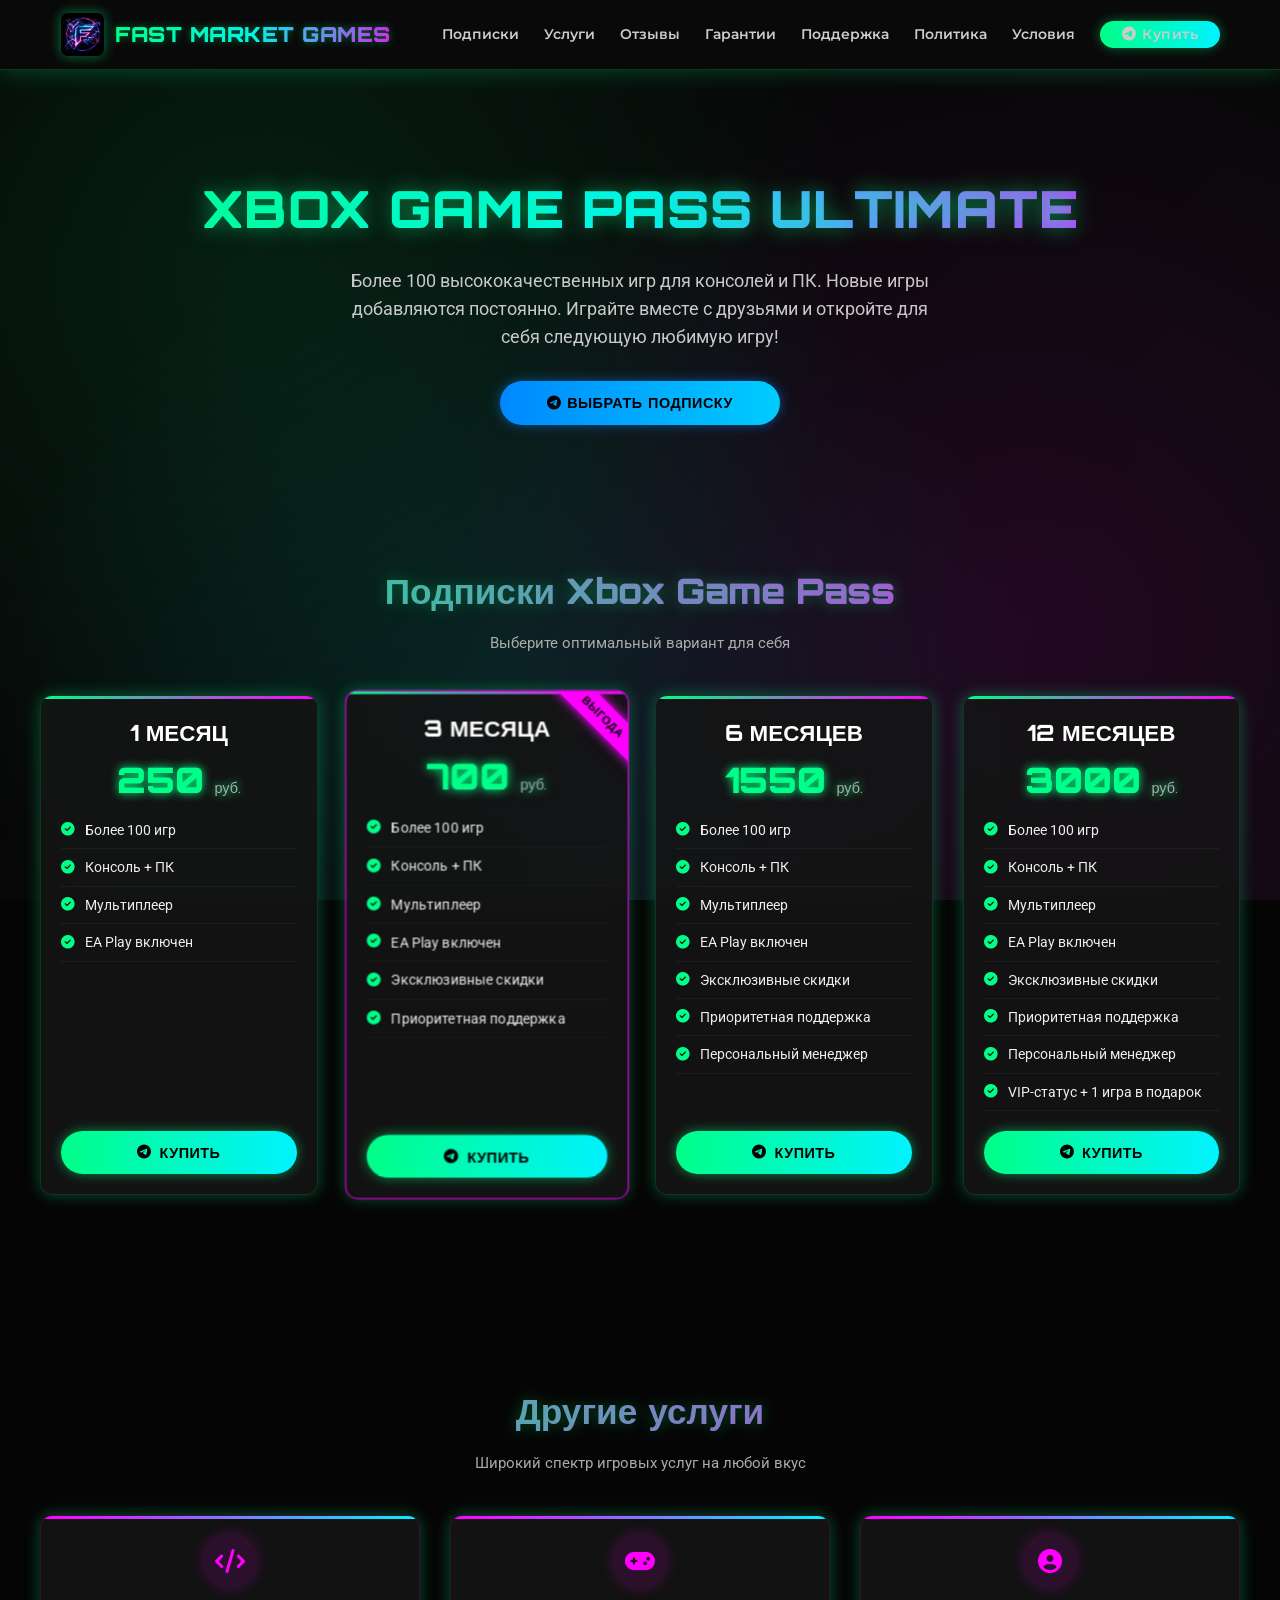
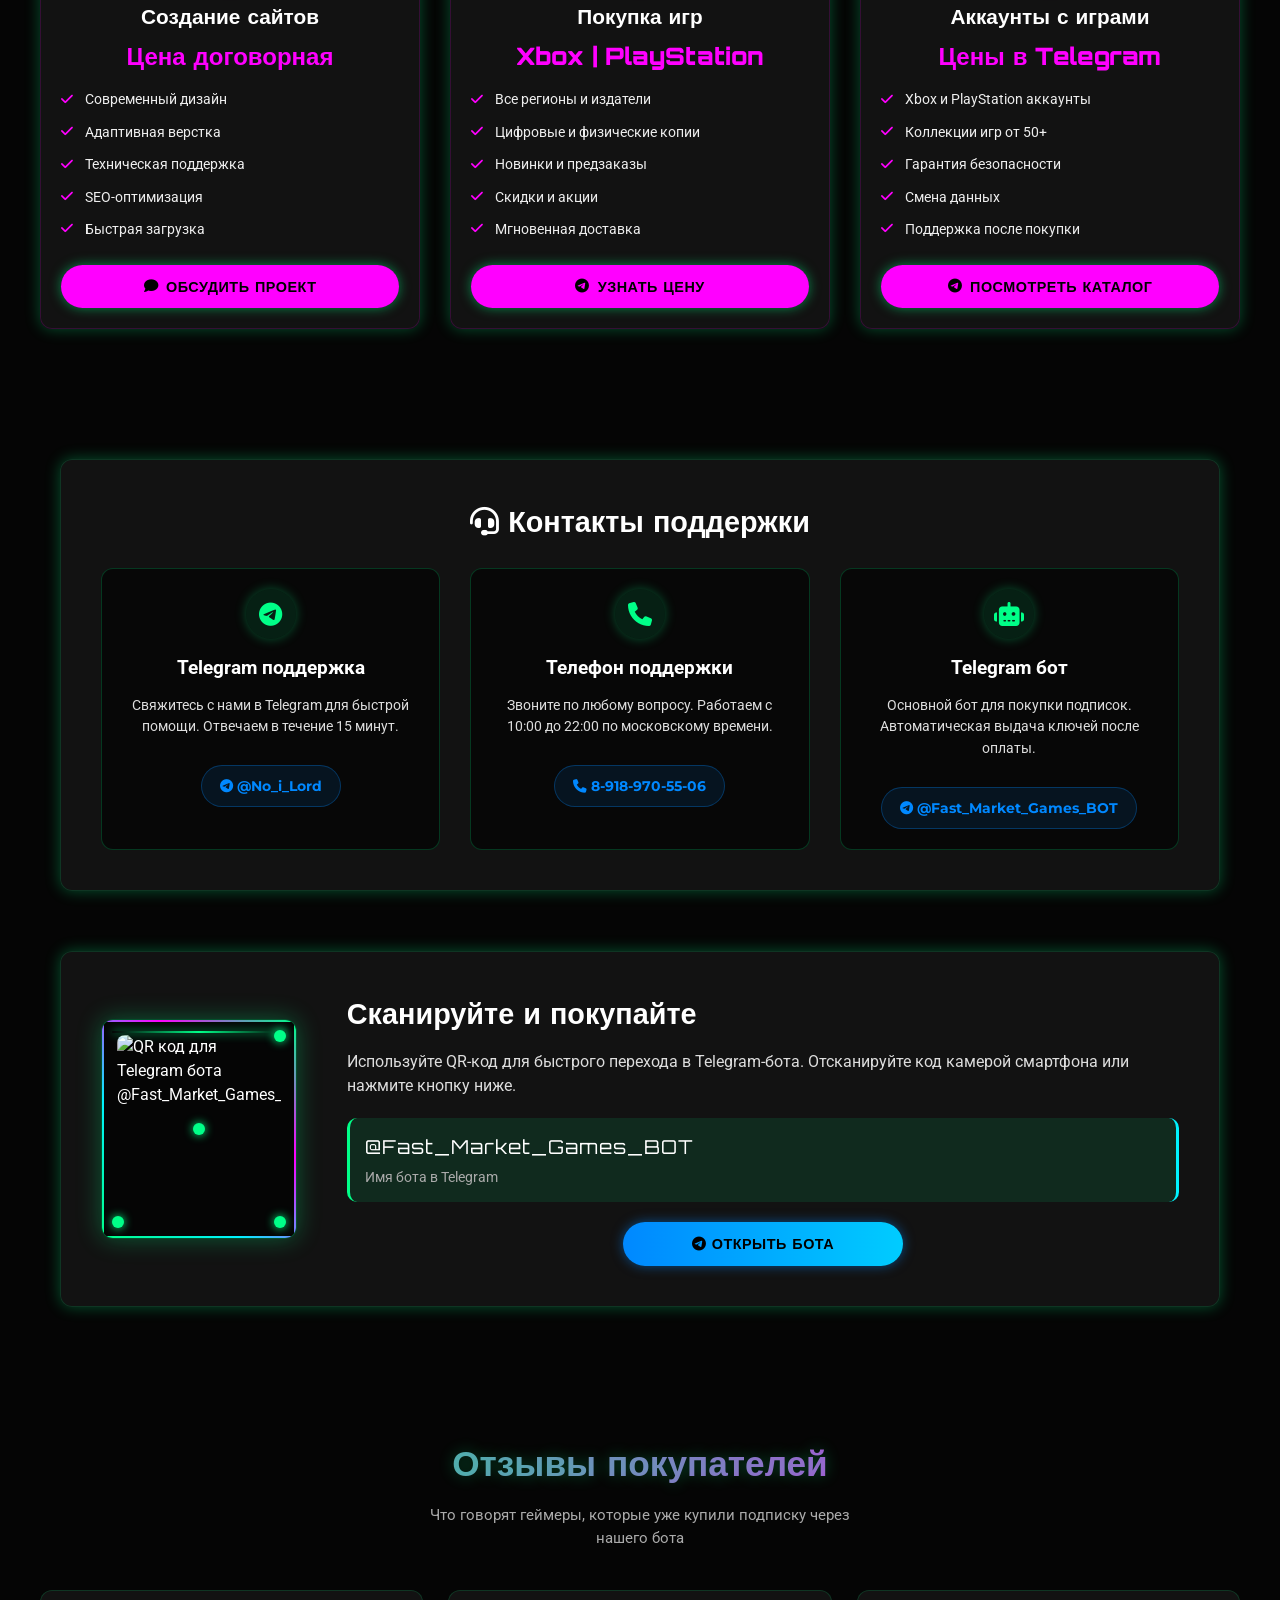
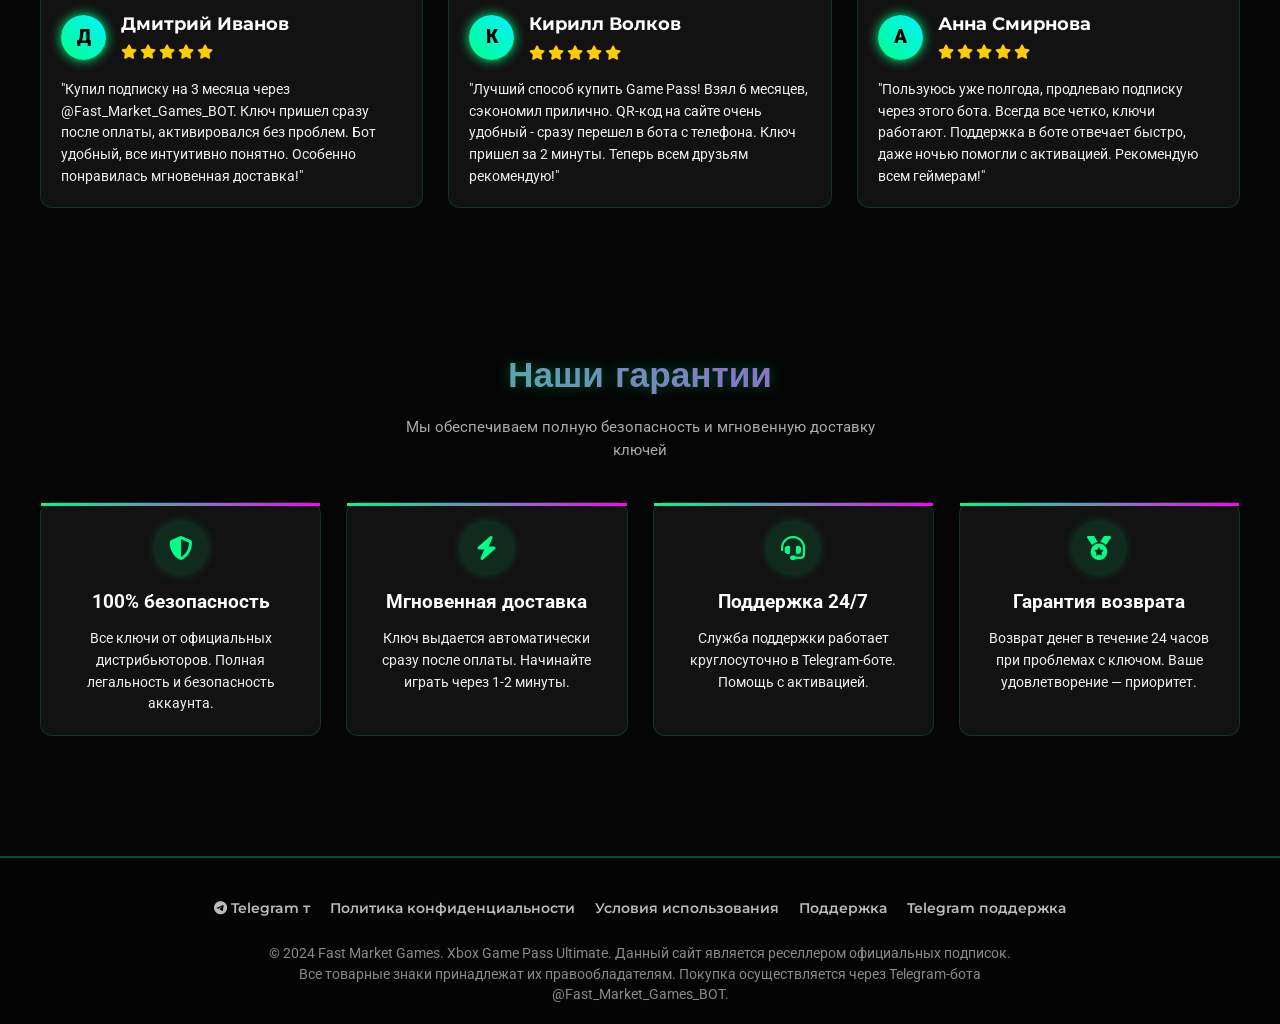
==== commit 63751a37: "Update index.html" ====
--- a/index.html
+++ b/index.html
@@ -14,19 +14,6 @@
     <link rel="stylesheet" href="https://cdnjs.cloudflare.com/ajax/libs/font-awesome/6.4.0/css/all.min.css">
     <link href="https://fonts.googleapis.com/css2?family=Montserrat:wght@400;500;600;700;800;900&family=Orbitron:wght@400;500;700;900&family=Roboto:wght@300;400;500;700&display=swap" rel="stylesheet">
     <style>
-        <!-- Yandex.Metrika counter -->
-<script type="text/javascript">
-    (function(m,e,t,r,i,k,a){
-        m[i]=m[i]||function(){(m[i].a=m[i].a||[]).push(arguments)};
-        m[i].l=1*new Date();
-        for (var j = 0; j < document.scripts.length; j++) {if (document.scripts[j].src === r) { return; }}
-        k=e.createElement(t),a=e.getElementsByTagName(t)[0],k.async=1,k.src=r,a.parentNode.insertBefore(k,a)
-    })(window, document,'script','https://mc.yandex.ru/metrika/tag.js?id=106920439', 'ym');
-
-    ym(106920439, 'init', {ssr:true, webvisor:true, clickmap:true, ecommerce:"dataLayer", referrer: document.referrer, url: location.href, accurateTrackBounce:true, trackLinks:true});
-</script>
-<noscript><div><img src="https://mc.yandex.ru/watch/106920439" style="position:absolute; left:-9999px;" alt="" /></div></noscript>
-<!-- /Yandex.Metrika counter -->
         :root {
             --primary: #00ff88;
             --primary-dark: #00cc6a;
@@ -1589,7 +1576,21 @@
                 this.classList.remove('qr-hover');
             });
         }
+        <!-- Yandex.Metrika counter -->
+<script type="text/javascript">
+    (function(m,e,t,r,i,k,a){
+        m[i]=m[i]||function(){(m[i].a=m[i].a||[]).push(arguments)};
+        m[i].l=1*new Date();
+        for (var j = 0; j < document.scripts.length; j++) {if (document.scripts[j].src === r) { return; }}
+        k=e.createElement(t),a=e.getElementsByTagName(t)[0],k.async=1,k.src=r,a.parentNode.insertBefore(k,a)
+    })(window, document,'script','https://mc.yandex.ru/metrika/tag.js?id=106920439', 'ym');
+
+    ym(106920439, 'init', {ssr:true, webvisor:true, clickmap:true, ecommerce:"dataLayer", referrer: document.referrer, url: location.href, accurateTrackBounce:true, trackLinks:true});
+</script>
+<noscript><div><img src="https://mc.yandex.ru/watch/106920439" style="position:absolute; left:-9999px;" alt="" /></div></noscript>
+<!-- /Yandex.Metrika counter -->
     </script>
 </body>
 </html>
 
+
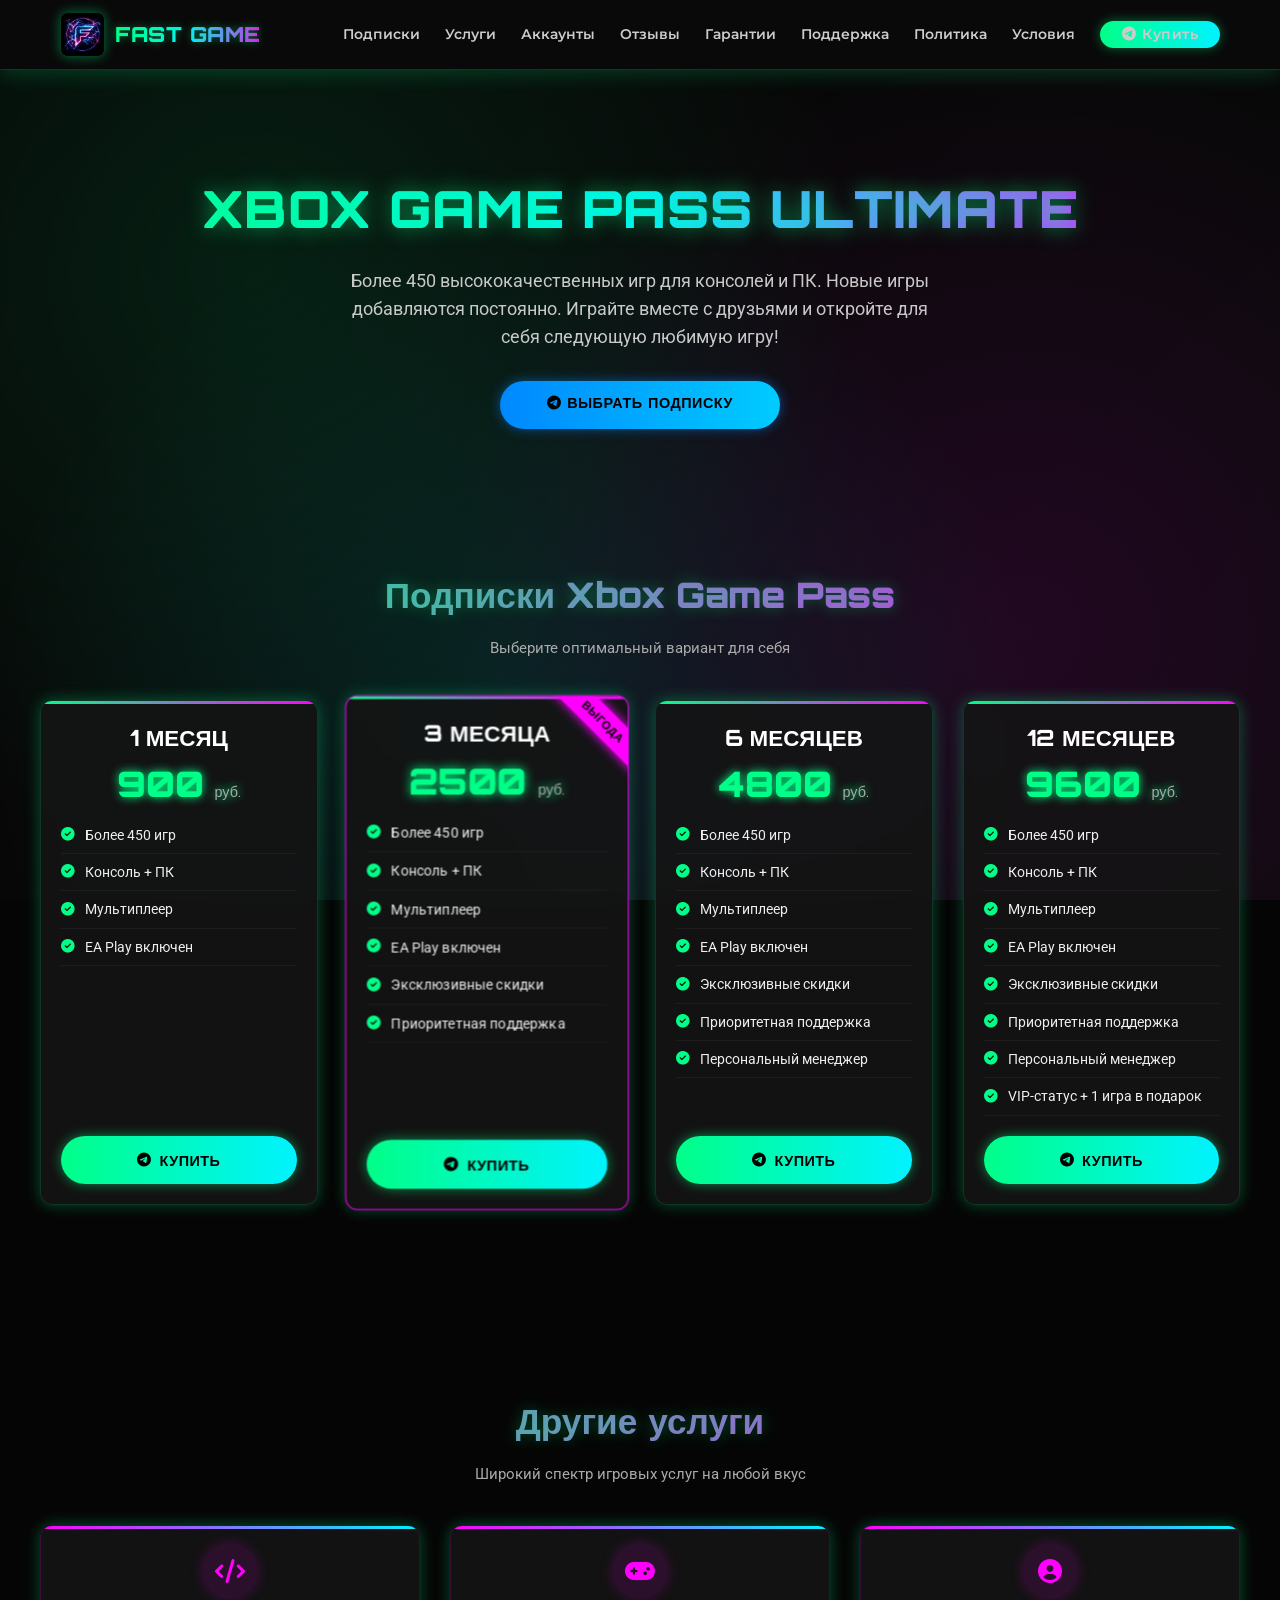
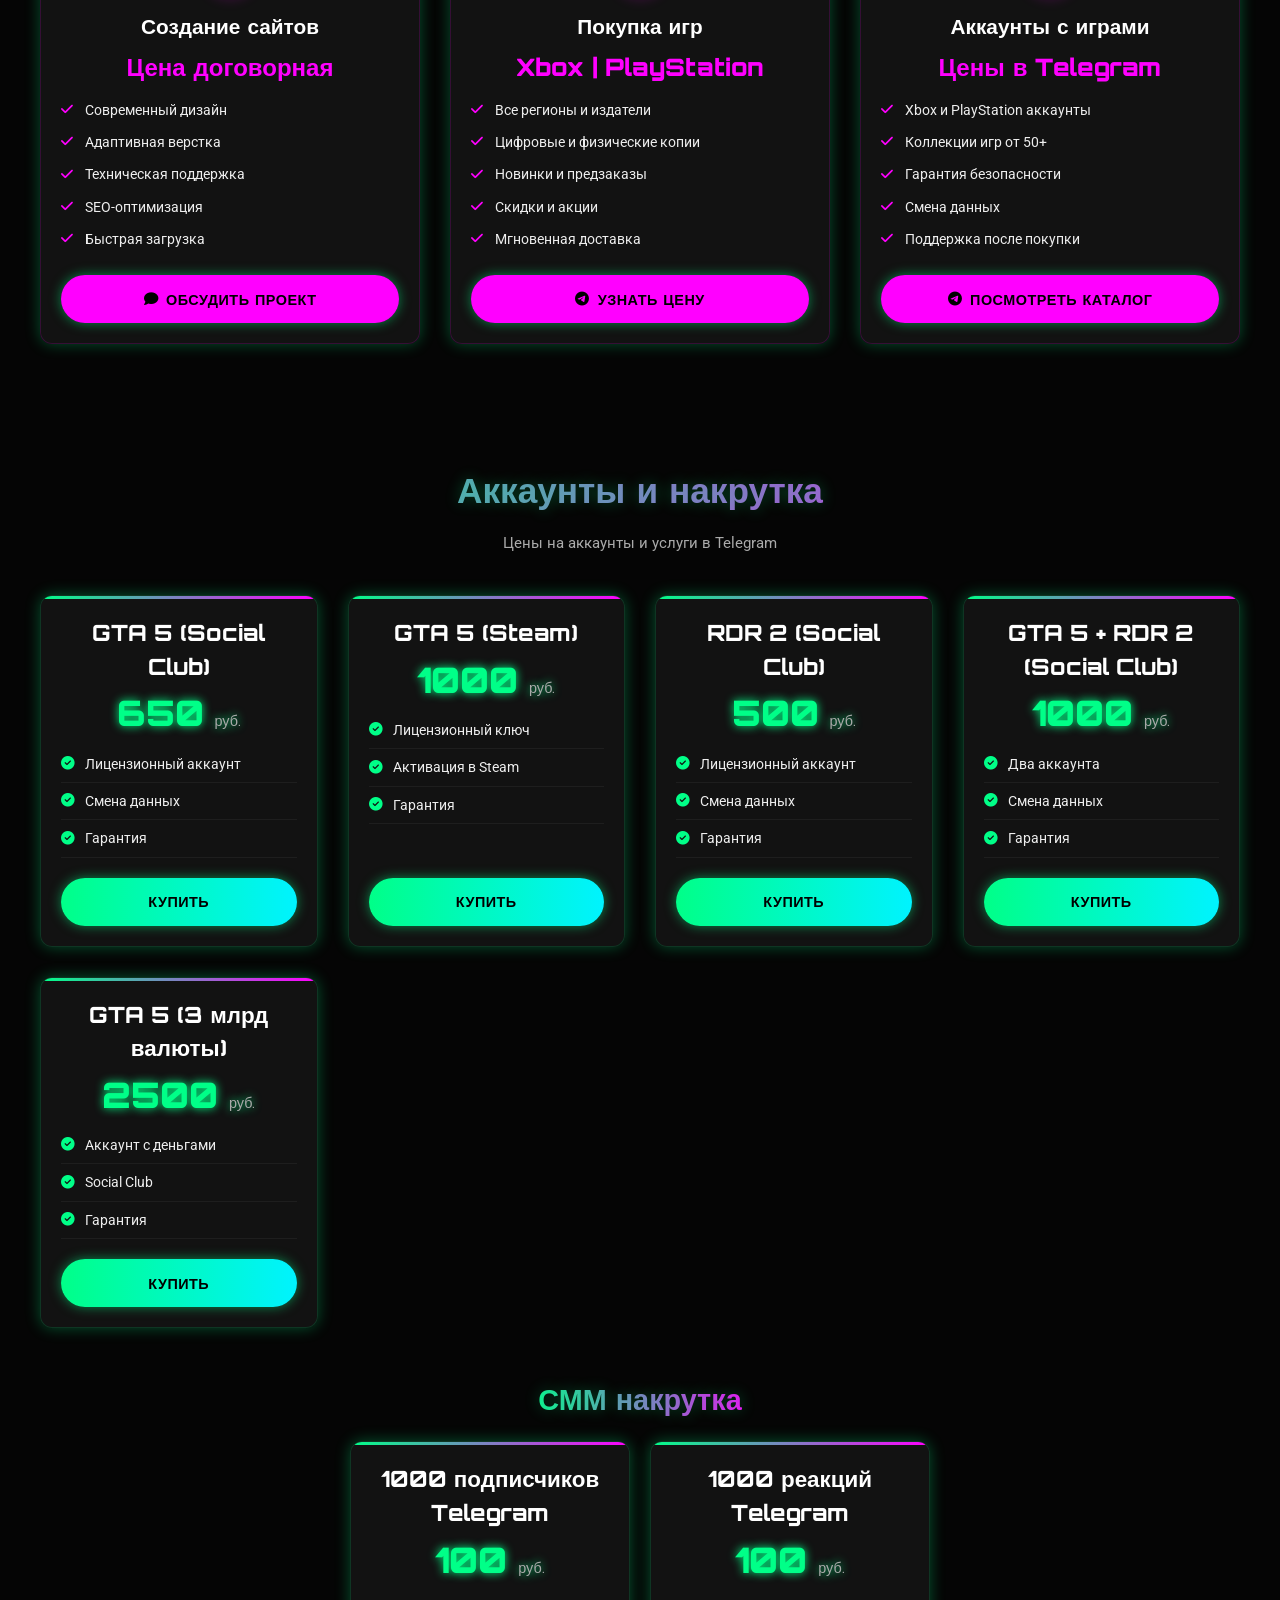
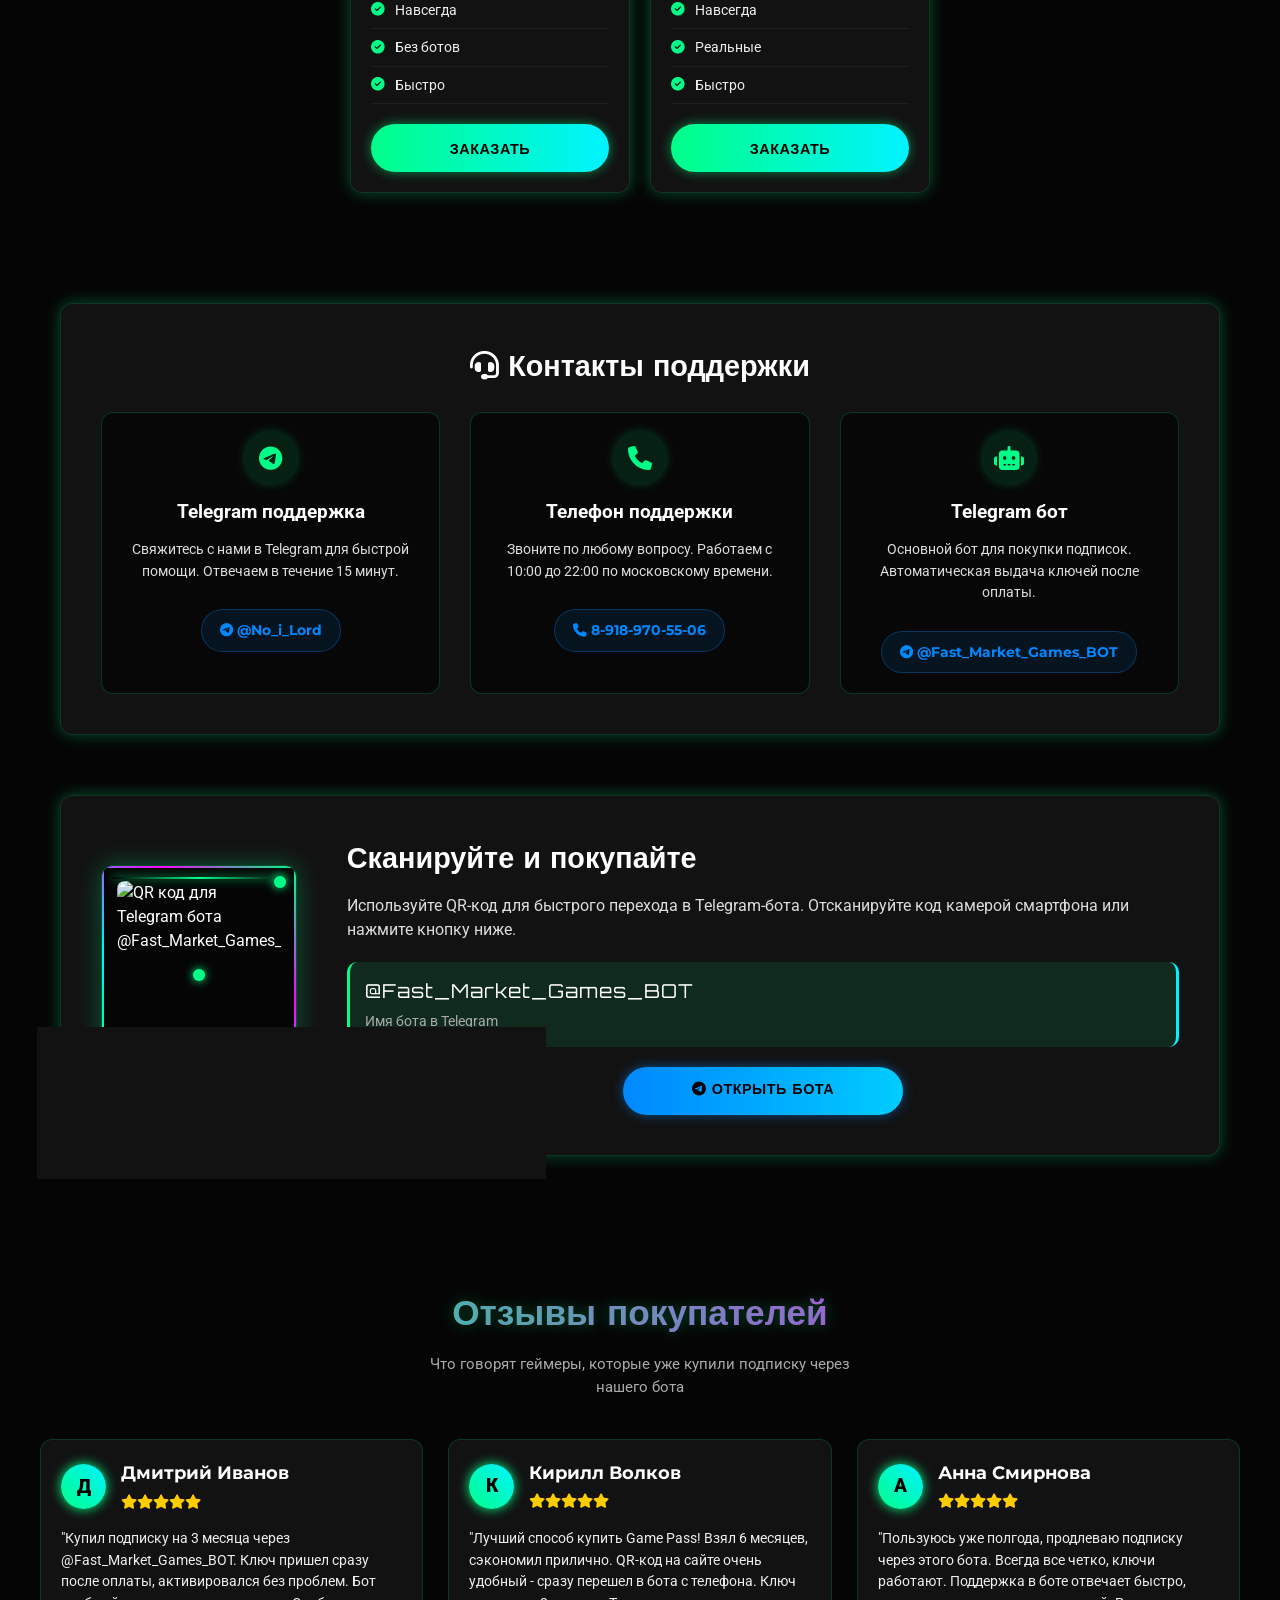
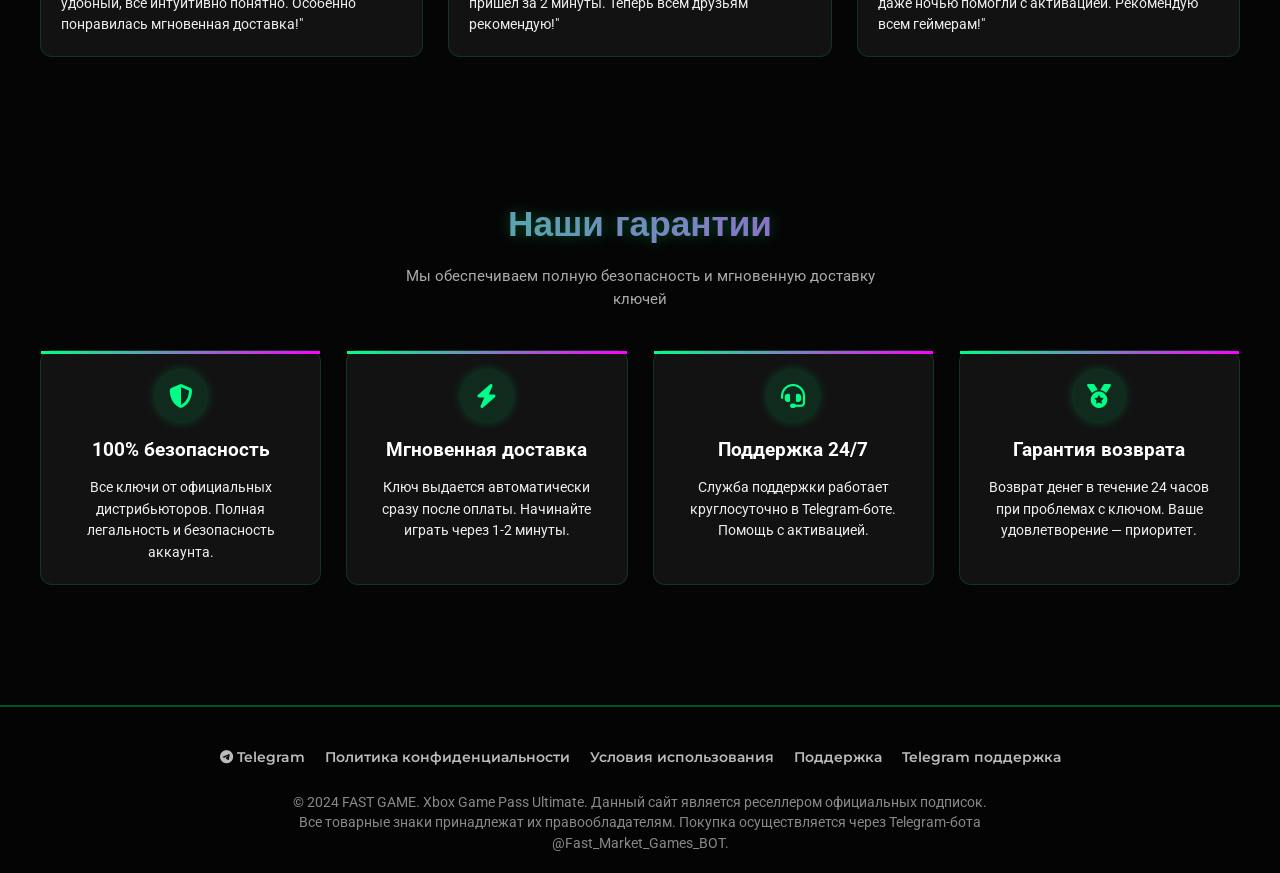
==== commit a17f7610: "Update index.html" ====
--- a/index.html
+++ b/index.html
@@ -1,10 +1,27 @@
 <!DOCTYPE html>
 <html lang="ru">
 <head>
+    
+<!-- Yandex.Metrika counter -->
+<script type="text/javascript">
+    (function(m,e,t,r,i,k,a){
+        m[i]=m[i]||function(){(m[i].a=m[i].a||[]).push(arguments)};
+        m[i].l=1*new Date();
+        for (var j = 0; j < document.scripts.length; j++) {if (document.scripts[j].src === r) { return; }}
+        k=e.createElement(t),a=e.getElementsByTagName(t)[0],k.async=1,k.src=r,a.parentNode.insertBefore(k,a)
+    })(window, document,'script','https://mc.yandex.ru/metrika/tag.js?id=106920439', 'ym');
+
+    ym(106920439, 'init', {ssr:true, webvisor:true, clickmap:true, ecommerce:"dataLayer", referrer: document.referrer, url: location.href, accurateTrackBounce:true, trackLinks:true});
+</script>
+<noscript><div><img src="https://mc.yandex.ru/watch/106920439" style="position:absolute; left:-9999px;" alt="" /></div></noscript>
+<!-- /Yandex.Metrika counter -->
+
+
+
     <meta charset="UTF-8">
     <meta name="viewport" content="width=device-width, initial-scale=1.0, maximum-scale=1.0, user-scalable=no">
-    <title>Fast Market Games | Xbox Game Pass Ultimate | Официальные подписки</title>
-    <meta name="description" content="Купить Xbox Game Pass и игры для PS/Xbox | Fast Market. Магазин с мгновенной доставкой цифровых товаров: подписки Game Pass Ultimate, ключи игр для PlayStation, Xbox, а также эксклюзивные аккаунты и готовые сайты. Работаем быстро и надежно.">
+    <title>FAST GAME | Xbox Game Pass Ultimate | Официальные подписки</title>
+    <meta name="description" content="Купить Xbox Game Pass и игры для PS/Xbox | FAST GAME. Магазин с мгновенной доставкой цифровых товаров: подписки Game Pass Ultimate, ключи игр для PlayStation, Xbox, а также эксклюзивные аккаунты и готовые сайты. Работаем быстро и надежно.">
     <link rel="icon" href="favicon-16x16.png" sizes="16x16" type="image/png">
     <link rel="icon" href="favicon-32x32.png" sizes="32x32" type="image/png">
     <link rel="icon" href="favicon-96x96.png" sizes="96x96" type="image/png">
@@ -344,6 +361,8 @@
             box-shadow: 0 0 12px rgba(0, 255, 136, 0.5);
             text-align: center;
             line-height: 1;
+            white-space: nowrap;
+            min-height: 48px;
         }
         
         .btn:hover {
@@ -354,6 +373,10 @@
         .btn-telegram {
             background: linear-gradient(90deg, var(--telegram), #00ccff);
             box-shadow: 0 0 12px rgba(0, 136, 255, 0.5);
+        }
+        
+        .pricing-footer {
+            margin-top: auto;
         }
         
         /* Услуги */
@@ -761,6 +784,7 @@
             padding: 20px;
             text-align: center;
             border: 1px solid rgba(0, 255, 136, 0.15);
+            position: relative;
         }
         
         .guarantee-card::before {
@@ -785,6 +809,15 @@
             font-size: 1.5rem;
             color: var(--primary);
             box-shadow: 0 0 12px rgba(0, 255, 136, 0.3);
+        }
+        
+        /* Сетка для СММ (фиксированная ширина карточек) */
+        .smm-grid {
+            display: grid;
+            grid-template-columns: repeat(auto-fit, 280px);
+            justify-content: center;
+            gap: 20px;
+            margin-top: 20px;
         }
         
         /* Футер */
@@ -1038,6 +1071,36 @@
                 transform: none;
                 animation: qrPulse 6s infinite ease-in-out;
             }
+        }
+
+        /* Центрирование заголовка СММ */
+        .smm-header {
+            text-align: center;
+            margin: 40px 0 20px;
+            width: 100%;
+        }
+        .smm-header h3 {
+            display: inline-block;
+            font-family: 'Orbitron', sans-serif;
+            font-size: 1.8rem;
+            font-weight: 900;
+            background: linear-gradient(90deg, var(--primary), var(--accent));
+            -webkit-background-clip: text;
+            -webkit-text-fill-color: transparent;
+            text-shadow: 0 0 15px rgba(0, 255, 136, 0.3);
+            margin: 0;
+            padding: 0 15px;
+        }
+
+        /* ========== АНИМАЦИЯ ПРИ СКРОЛЛЕ ========== */
+        .animate-on-scroll {
+            opacity: 0;
+            transform: translateY(30px);
+            transition: opacity 0.7s ease, transform 0.7s ease;
+        }
+        .animate-on-scroll.visible {
+            opacity: 1;
+            transform: translateY(0);
         }
     </style>
     <link rel="search" type="application/opensearchdescription+xml" title="Поиск по сайту" href="opensearch.xml">
@@ -1055,6 +1118,7 @@
         <div class="mobile-menu-links">
             <a href="#pricing">Подписки</a>
             <a href="#services">Услуги</a>
+            <a href="#accounts">Аккаунты</a>
             <a href="#reviews">Отзывы</a>
             <a href="#guarantees">Гарантии</a>
             <a href="#support">Поддержка</a>
@@ -1066,18 +1130,19 @@
         </div>
     </div>
     
-    <!-- Компактное меню -->
+    <!-- Компактное меню (без анимации, всегда видимо) -->
     <header class="compact-header">
         <nav class="compact-nav">
             <div class="compact-logo">
                 <div class="logo-container">
-                    <img src="Logo.png" alt="Fast Market Games Logo" class="logo-img" id="shopLogo">
+                    <img src="Logo.png" alt="FAST GAME Logo" class="logo-img" id="shopLogo">
                 </div>
-                <h1>FAST MARKET GAMES</h1>
+                <h1>FAST GAME</h1>
             </div>
             <div class="compact-menu">
                 <a href="#pricing">Подписки</a>
                 <a href="#services">Услуги</a>
+                <a href="#accounts">Аккаунты</a>
                 <a href="#reviews">Отзывы</a>
                 <a href="#guarantees">Гарантии</a>
                 <a href="#support">Поддержка</a>
@@ -1095,11 +1160,11 @@
     
     <!-- Основной контент -->
     <main>
-        <!-- Герой секция -->
-        <section class="hero-section">
+        <!-- Герой секция (появляется при скролле) -->
+        <section class="hero-section animate-on-scroll">
             <div class="container" style="max-width: 1200px; margin: 0 auto; position: relative; z-index: 1;">
                 <h1 class="hero-title">XBOX GAME PASS ULTIMATE</h1>
-                <p class="hero-subtitle">Более 100 высококачественных игр для консолей и ПК. Новые игры добавляются постоянно. Играйте вместе с друзьями и откройте для себя следующую любимую игру!</p>
+                <p class="hero-subtitle">Более 450 высококачественных игр для консолей и ПК. Новые игры добавляются постоянно. Играйте вместе с друзьями и откройте для себя следующую любимую игру!</p>
                 <a href="#pricing" class="btn btn-telegram" style="max-width: 280px; margin: 0 auto; display: block;">
                     <i class="fab fa-telegram-plane"></i> Выбрать подписку
                 </a>
@@ -1107,24 +1172,24 @@
         </section>
         
         <!-- Тарифы -->
-        <section id="pricing" class="pricing-section">
+        <section id="pricing" class="pricing-section animate-on-scroll">
             <div class="container" style="max-width: 1200px; margin: 0 auto; position: relative; z-index: 1;">
                 <div class="section-header">
-                    <h2 class="section-title">Подписки Xbox Game Pass</h2>
-                    <p class="section-subtitle">Выберите оптимальный вариант для себя</p>
+                    <h2 class="section-title section-title-editable">Подписки Xbox Game Pass</h2>
+                    <p class="section-subtitle section-subtitle-editable">Выберите оптимальный вариант для себя</p>
                 </div>
                 
-                <div class="pricing-grid">
+                <div class="pricing-grid" id="pricing-grid">
                     <!-- 1 месяц -->
                     <div class="pricing-card">
                         <div class="pricing-content">
-                            <div class="pricing-duration">1 МЕСЯЦ</div>
-                            <div class="pricing-price">250 <span>руб.</span></div>
+                            <div class="pricing-duration editable">1 МЕСЯЦ</div>
+                            <div class="pricing-price editable">900 <span>руб.</span></div>
                             <ul class="pricing-features">
-                                <li><i class="fas fa-check-circle"></i> Более 100 игр</li>
-                                <li><i class="fas fa-check-circle"></i> Консоль + ПК</li>
-                                <li><i class="fas fa-check-circle"></i> Мультиплеер</li>
-                                <li><i class="fas fa-check-circle"></i> EA Play включен</li>
+                                <li><i class="fas fa-check-circle"></i> <span class="editable-text">Более 450 игр</span></li>
+                                <li><i class="fas fa-check-circle"></i> <span class="editable-text">Консоль + ПК</span></li>
+                                <li><i class="fas fa-check-circle"></i> <span class="editable-text">Мультиплеер</span></li>
+                                <li><i class="fas fa-check-circle"></i> <span class="editable-text">EA Play включен</span></li>
                             </ul>
                         </div>
                         <div class="pricing-footer">
@@ -1138,15 +1203,15 @@
                     <div class="pricing-card popular">
                         <div class="popular-badge">ВЫГОДА</div>
                         <div class="pricing-content">
-                            <div class="pricing-duration">3 МЕСЯЦА</div>
-                            <div class="pricing-price">700 <span>руб.</span></div>
+                            <div class="pricing-duration editable">3 МЕСЯЦА</div>
+                            <div class="pricing-price editable">2500 <span>руб.</span></div>
                             <ul class="pricing-features">
-                                <li><i class="fas fa-check-circle"></i> Более 100 игр</li>
-                                <li><i class="fas fa-check-circle"></i> Консоль + ПК</li>
-                                <li><i class="fas fa-check-circle"></i> Мультиплеер</li>
-                                <li><i class="fas fa-check-circle"></i> EA Play включен</li>
-                                <li><i class="fas fa-check-circle"></i> Эксклюзивные скидки</li>
-                                <li><i class="fas fa-check-circle"></i> Приоритетная поддержка</li>
+                                <li><i class="fas fa-check-circle"></i> <span class="editable-text">Более 450 игр</span></li>
+                                <li><i class="fas fa-check-circle"></i> <span class="editable-text">Консоль + ПК</span></li>
+                                <li><i class="fas fa-check-circle"></i> <span class="editable-text">Мультиплеер</span></li>
+                                <li><i class="fas fa-check-circle"></i> <span class="editable-text">EA Play включен</span></li>
+                                <li><i class="fas fa-check-circle"></i> <span class="editable-text">Эксклюзивные скидки</span></li>
+                                <li><i class="fas fa-check-circle"></i> <span class="editable-text">Приоритетная поддержка</span></li>
                             </ul>
                         </div>
                         <div class="pricing-footer">
@@ -1159,16 +1224,16 @@
                     <!-- 6 месяцев -->
                     <div class="pricing-card">
                         <div class="pricing-content">
-                            <div class="pricing-duration">6 МЕСЯЦЕВ</div>
-                            <div class="pricing-price">1550 <span>руб.</span></div>
+                            <div class="pricing-duration editable">6 МЕСЯЦЕВ</div>
+                            <div class="pricing-price editable">4800 <span>руб.</span></div>
                             <ul class="pricing-features">
-                                <li><i class="fas fa-check-circle"></i> Более 100 игр</li>
-                                <li><i class="fas fa-check-circle"></i> Консоль + ПК</li>
-                                <li><i class="fas fa-check-circle"></i> Мультиплеер</li>
-                                <li><i class="fas fa-check-circle"></i> EA Play включен</li>
-                                <li><i class="fas fa-check-circle"></i> Эксклюзивные скидки</li>
-                                <li><i class="fas fa-check-circle"></i> Приоритетная поддержка</li>
-                                <li><i class="fas fa-check-circle"></i> Персональный менеджер</li>
+                                <li><i class="fas fa-check-circle"></i> <span class="editable-text">Более 450 игр</span></li>
+                                <li><i class="fas fa-check-circle"></i> <span class="editable-text">Консоль + ПК</span></li>
+                                <li><i class="fas fa-check-circle"></i> <span class="editable-text">Мультиплеер</span></li>
+                                <li><i class="fas fa-check-circle"></i> <span class="editable-text">EA Play включен</span></li>
+                                <li><i class="fas fa-check-circle"></i> <span class="editable-text">Эксклюзивные скидки</span></li>
+                                <li><i class="fas fa-check-circle"></i> <span class="editable-text">Приоритетная поддержка</span></li>
+                                <li><i class="fas fa-check-circle"></i> <span class="editable-text">Персональный менеджер</span></li>
                             </ul>
                         </div>
                         <div class="pricing-footer">
@@ -1181,17 +1246,17 @@
                     <!-- 12 месяцев -->
                     <div class="pricing-card">
                         <div class="pricing-content">
-                            <div class="pricing-duration">12 МЕСЯЦЕВ</div>
-                            <div class="pricing-price">3000 <span>руб.</span></div>
+                            <div class="pricing-duration editable">12 МЕСЯЦЕВ</div>
+                            <div class="pricing-price editable">9600 <span>руб.</span></div>
                             <ul class="pricing-features">
-                                <li><i class="fas fa-check-circle"></i> Более 100 игр</li>
-                                <li><i class="fas fa-check-circle"></i> Консоль + ПК</li>
-                                <li><i class="fas fa-check-circle"></i> Мультиплеер</li>
-                                <li><i class="fas fa-check-circle"></i> EA Play включен</li>
-                                <li><i class="fas fa-check-circle"></i> Эксклюзивные скидки</li>
-                                <li><i class="fas fa-check-circle"></i> Приоритетная поддержка</li>
-                                <li><i class="fas fa-check-circle"></i> Персональный менеджер</li>
-                                <li><i class="fas fa-check-circle"></i> VIP-статус + 1 игра в подарок</li>
+                                <li><i class="fas fa-check-circle"></i> <span class="editable-text">Более 450 игр</span></li>
+                                <li><i class="fas fa-check-circle"></i> <span class="editable-text">Консоль + ПК</span></li>
+                                <li><i class="fas fa-check-circle"></i> <span class="editable-text">Мультиплеер</span></li>
+                                <li><i class="fas fa-check-circle"></i> <span class="editable-text">EA Play включен</span></li>
+                                <li><i class="fas fa-check-circle"></i> <span class="editable-text">Эксклюзивные скидки</span></li>
+                                <li><i class="fas fa-check-circle"></i> <span class="editable-text">Приоритетная поддержка</span></li>
+                                <li><i class="fas fa-check-circle"></i> <span class="editable-text">Персональный менеджер</span></li>
+                                <li><i class="fas fa-check-circle"></i> <span class="editable-text">VIP-статус + 1 игра в подарок</span></li>
                             </ul>
                         </div>
                         <div class="pricing-footer">
@@ -1205,27 +1270,27 @@
         </section>
         
         <!-- Услуги -->
-        <section id="services" class="services-section">
+        <section id="services" class="services-section animate-on-scroll">
             <div class="container" style="max-width: 1200px; margin: 0 auto; position: relative; z-index: 1;">
                 <div class="section-header">
-                    <h2 class="section-title">Другие услуги</h2>
-                    <p class="section-subtitle">Широкий спектр игровых услуг на любой вкус</p>
+                    <h2 class="section-title section-title-editable">Другие услуги</h2>
+                    <p class="section-subtitle section-subtitle-editable">Широкий спектр игровых услуг на любой вкус</p>
                 </div>
                 
-                <div class="services-grid">
+                <div class="services-grid" id="services-grid">
                     <!-- Создание сайтов -->
                     <div class="service-card">
                         <div class="service-icon">
                             <i class="fas fa-code"></i>
                         </div>
-                        <div class="service-title">Создание сайтов</div>
-                        <div class="service-price">Цена договорная</div>
+                        <div class="service-title editable">Создание сайтов</div>
+                        <div class="service-price editable">Цена договорная</div>
                         <ul class="service-features">
-                            <li><i class="fas fa-check"></i> Современный дизайн</li>
-                            <li><i class="fas fa-check"></i> Адаптивная верстка</li>
-                            <li><i class="fas fa-check"></i> Техническая поддержка</li>
-                            <li><i class="fas fa-check"></i> SEO-оптимизация</li>
-                            <li><i class="fas fa-check"></i> Быстрая загрузка</li>
+                            <li><i class="fas fa-check"></i> <span class="editable-text">Современный дизайн</span></li>
+                            <li><i class="fas fa-check"></i> <span class="editable-text">Адаптивная верстка</span></li>
+                            <li><i class="fas fa-check"></i> <span class="editable-text">Техническая поддержка</span></li>
+                            <li><i class="fas fa-check"></i> <span class="editable-text">SEO-оптимизация</span></li>
+                            <li><i class="fas fa-check"></i> <span class="editable-text">Быстрая загрузка</span></li>
                         </ul>
                         <div class="pricing-footer">
                             <a href="https://t.me/No_i_Lord" target="_blank" class="btn" style="background: linear-gradient(90deg, var(--neon-pink), var(--accent));">
@@ -1239,14 +1304,14 @@
                         <div class="service-icon">
                             <i class="fas fa-gamepad"></i>
                         </div>
-                        <div class="service-title">Покупка игр</div>
-                        <div class="service-price">Xbox | PlayStation</div>
+                        <div class="service-title editable">Покупка игр</div>
+                        <div class="service-price editable">Xbox | PlayStation</div>
                         <ul class="service-features">
-                            <li><i class="fas fa-check"></i> Все регионы и издатели</li>
-                            <li><i class="fas fa-check"></i> Цифровые и физические копии</li>
-                            <li><i class="fas fa-check"></i> Новинки и предзаказы</li>
-                            <li><i class="fas fa-check"></i> Скидки и акции</li>
-                            <li><i class="fas fa-check"></i> Мгновенная доставка</li>
+                            <li><i class="fas fa-check"></i> <span class="editable-text">Все регионы и издатели</span></li>
+                            <li><i class="fas fa-check"></i> <span class="editable-text">Цифровые и физические копии</span></li>
+                            <li><i class="fas fa-check"></i> <span class="editable-text">Новинки и предзаказы</span></li>
+                            <li><i class="fas fa-check"></i> <span class="editable-text">Скидки и акции</span></li>
+                            <li><i class="fas fa-check"></i> <span class="editable-text">Мгновенная доставка</span></li>
                         </ul>
                         <div class="pricing-footer">
                             <a href="https://t.me/No_i_Lord" target="_blank" class="btn" style="background: linear-gradient(90deg, var(--neon-pink), var(--accent));">
@@ -1260,14 +1325,14 @@
                         <div class="service-icon">
                             <i class="fas fa-user-circle"></i>
                         </div>
-                        <div class="service-title">Аккаунты с играми</div>
-                        <div class="service-price">Цены в Telegram</div>
+                        <div class="service-title editable">Аккаунты с играми</div>
+                        <div class="service-price editable">Цены в Telegram</div>
                         <ul class="service-features">
-                            <li><i class="fas fa-check"></i> Xbox и PlayStation аккаунты</li>
-                            <li><i class="fas fa-check"></i> Коллекции игр от 50+</li>
-                            <li><i class="fas fa-check"></i> Гарантия безопасности</li>
-                            <li><i class="fas fa-check"></i> Смена данных</li>
-                            <li><i class="fas fa-check"></i> Поддержка после покупки</li>
+                            <li><i class="fas fa-check"></i> <span class="editable-text">Xbox и PlayStation аккаунты</span></li>
+                            <li><i class="fas fa-check"></i> <span class="editable-text">Коллекции игр от 50+</span></li>
+                            <li><i class="fas fa-check"></i> <span class="editable-text">Гарантия безопасности</span></li>
+                            <li><i class="fas fa-check"></i> <span class="editable-text">Смена данных</span></li>
+                            <li><i class="fas fa-check"></i> <span class="editable-text">Поддержка после покупки</span></li>
                         </ul>
                         <div class="pricing-footer">
                             <a href="https://t.me/No_i_Lord" target="_blank" class="btn" style="background: linear-gradient(90deg, var(--neon-pink), var(--accent));">
@@ -1278,10 +1343,118 @@
                 </div>
             </div>
         </section>
+
+        <!-- НОВЫЙ РАЗДЕЛ: Аккаунты и накрутка -->
+        <section id="accounts" class="services-section animate-on-scroll" style="padding: 50px 15px;">
+            <div class="container" style="max-width:1200px; margin:0 auto;">
+                <div class="section-header">
+                    <h2 class="section-title section-title-editable">Аккаунты и накрутка</h2>
+                    <p class="section-subtitle section-subtitle-editable">Цены на аккаунты и услуги в Telegram</p>
+                </div>
+                <div class="pricing-grid" id="accounts-grid" style="grid-template-columns: repeat(auto-fit, minmax(260px, 1fr));">
+                    <!-- GTA 5 Social Club -->
+                    <div class="pricing-card">
+                        <div class="pricing-duration editable">GTA 5 (Social Club)</div>
+                        <div class="pricing-price editable">650 <span>руб.</span></div>
+                        <ul class="pricing-features">
+                            <li><i class="fas fa-check-circle"></i> <span class="editable-text">Лицензионный аккаунт</span></li>
+                            <li><i class="fas fa-check-circle"></i> <span class="editable-text">Смена данных</span></li>
+                            <li><i class="fas fa-check-circle"></i> <span class="editable-text">Гарантия</span></li>
+                        </ul>
+                        <div class="pricing-footer">
+                            <a href="https://t.me/No_i_Lord" class="btn">Купить</a>
+                        </div>
+                    </div>
+                    <!-- GTA 5 Steam -->
+                    <div class="pricing-card">
+                        <div class="pricing-duration editable">GTA 5 (Steam)</div>
+                        <div class="pricing-price editable">1000 <span>руб.</span></div>
+                        <ul class="pricing-features">
+                            <li><i class="fas fa-check-circle"></i> <span class="editable-text">Лицензионный ключ</span></li>
+                            <li><i class="fas fa-check-circle"></i> <span class="editable-text">Активация в Steam</span></li>
+                            <li><i class="fas fa-check-circle"></i> <span class="editable-text">Гарантия</span></li>
+                        </ul>
+                        <div class="pricing-footer">
+                            <a href="https://t.me/No_i_Lord" class="btn">Купить</a>
+                        </div>
+                    </div>
+                    <!-- RDR 2 Social Club -->
+                    <div class="pricing-card">
+                        <div class="pricing-duration editable">RDR 2 (Social Club)</div>
+                        <div class="pricing-price editable">500 <span>руб.</span></div>
+                        <ul class="pricing-features">
+                            <li><i class="fas fa-check-circle"></i> <span class="editable-text">Лицензионный аккаунт</span></li>
+                            <li><i class="fas fa-check-circle"></i> <span class="editable-text">Смена данных</span></li>
+                            <li><i class="fas fa-check-circle"></i> <span class="editable-text">Гарантия</span></li>
+                        </ul>
+                        <div class="pricing-footer">
+                            <a href="https://t.me/No_i_Lord" class="btn">Купить</a>
+                        </div>
+                    </div>
+                    <!-- GTA 5 + RDR 2 Social Club -->
+                    <div class="pricing-card">
+                        <div class="pricing-duration editable">GTA 5 + RDR 2 (Social Club)</div>
+                        <div class="pricing-price editable">1000 <span>руб.</span></div>
+                        <ul class="pricing-features">
+                            <li><i class="fas fa-check-circle"></i> <span class="editable-text">Два аккаунта</span></li>
+                            <li><i class="fas fa-check-circle"></i> <span class="editable-text">Смена данных</span></li>
+                            <li><i class="fas fa-check-circle"></i> <span class="editable-text">Гарантия</span></li>
+                        </ul>
+                        <div class="pricing-footer">
+                            <a href="https://t.me/No_i_Lord" class="btn">Купить</a>
+                        </div>
+                    </div>
+                    <!-- GTA 5 3 млрд валюты Social Club -->
+                    <div class="pricing-card">
+                        <div class="pricing-duration editable">GTA 5 (3 млрд валюты)</div>
+                        <div class="pricing-price editable">2500 <span>руб.</span></div>
+                        <ul class="pricing-features">
+                            <li><i class="fas fa-check-circle"></i> <span class="editable-text">Аккаунт с деньгами</span></li>
+                            <li><i class="fas fa-check-circle"></i> <span class="editable-text">Social Club</span></li>
+                            <li><i class="fas fa-check-circle"></i> <span class="editable-text">Гарантия</span></li>
+                        </ul>
+                        <div class="pricing-footer">
+                            <a href="https://t.me/No_i_Lord" class="btn">Купить</a>
+                        </div>
+                    </div>
+                </div>
+
+                <!-- СММ накрутка - заголовок по центру -->
+                <div class="smm-header">
+                    <h3 class="section-title-editable">СММ накрутка</h3>
+                </div>
+                <div class="smm-grid">
+                    <div class="pricing-card">
+                        <div class="pricing-duration editable">1000 подписчиков Telegram</div>
+                        <div class="pricing-price editable">100 <span>руб.</span></div>
+                        <ul class="pricing-features">
+                            <li><i class="fas fa-check-circle"></i> <span class="editable-text">Навсегда</span></li>
+                            <li><i class="fas fa-check-circle"></i> <span class="editable-text">Без ботов</span></li>
+                            <li><i class="fas fa-check-circle"></i> <span class="editable-text">Быстро</span></li>
+                        </ul>
+                        <div class="pricing-footer">
+                            <a href="https://t.me/No_i_Lord" class="btn">Заказать</a>
+                        </div>
+                    </div>
+                    <div class="pricing-card">
+                        <div class="pricing-duration editable">1000 реакций Telegram</div>
+                        <div class="pricing-price editable">100 <span>руб.</span></div>
+                        <ul class="pricing-features">
+                            <li><i class="fas fa-check-circle"></i> <span class="editable-text">Навсегда</span></li>
+                            <li><i class="fas fa-check-circle"></i> <span class="editable-text">Реальные</span></li>
+                            <li><i class="fas fa-check-circle"></i> <span class="editable-text">Быстро</span></li>
+                        </ul>
+                        <div class="pricing-footer">
+                            <a href="https://t.me/No_i_Lord" class="btn">Заказать</a>
+                        </div>
+                    </div>
+                </div>
+            </div>
+        </section>
         
         <!-- Контакты поддержки -->
         <section id="support" style="max-width: 1200px; margin: 0 auto; position: relative; z-index: 1;">
-            <div class="support-contact">
+            <div class="support-contact animate-on-scroll">
                 <h2 style="font-family: 'Orbitron', sans-serif; font-size: 1.8rem; margin-bottom: 25px; color: white; position: relative; z-index: 1;">
                     <i class="fas fa-headset"></i> Контакты поддержки
                 </h2>
@@ -1324,10 +1497,11 @@
         
         <!-- QR секция -->
         <section id="qr" style="max-width: 1200px; margin: 0 auto; position: relative; z-index: 1;">
-            <div class="qr-section">
+            <div class="qr-section animate-on-scroll">
                 <div class="qr-container">
                     <div class="qr-code-container">
-                        <img src="https://api.qrserver.com/v1/create-qr-code/?size=300x300&data=https://t.me/Fast_Market_Games_BOT&format=png&color=00ff88&bgcolor=0a0a0a&qzone=2" 
+                        <!-- ИСПРАВЛЕНО: закодирована ссылка, амперсанды заменены на &amp; -->
+                        <img src="https://api.qrserver.com/v1/create-qr-code/?size=300x300&amp;data=https%3A%2F%2Ft.me%2FFast_Market_Games_BOT&amp;format=png&amp;color=00ff88&amp;bgcolor=0a0a0a&amp;qzone=2" 
                              alt="QR код для Telegram бота @Fast_Market_Games_BOT">
                         <!-- Декоративные угловые элементы -->
                         <div class="corner"></div>
@@ -1354,32 +1528,26 @@
             </div>
         </section>
         
-        <!-- Отзывы -->
-        <section id="reviews" class="reviews-section">
+        <!-- Отзывы (теперь можно вставлять скриншоты прямо в текст через <img>) -->
+        <section id="reviews" class="reviews-section animate-on-scroll">
             <div class="container" style="max-width: 1200px; margin: 0 auto; position: relative; z-index: 1;">
                 <div class="section-header">
-                    <h2 class="section-title">Отзывы покупателей</h2>
-                    <p class="section-subtitle">Что говорят геймеры, которые уже купили подписку через нашего бота</p>
+                    <h2 class="section-title section-title-editable">Отзывы покупателей</h2>
+                    <p class="section-subtitle section-subtitle-editable">Что говорят геймеры, которые уже купили подписку через нашего бота</p>
                 </div>
                 
-                <div class="reviews-grid">
+                <div class="reviews-grid" id="reviews-grid">
                     <div class="review-card">
                         <div class="review-header">
                             <div class="review-avatar">Д</div>
                             <div class="review-info">
-                                <h4 style="font-family: 'Montserrat', sans-serif; font-size: 1.1rem; color: white; margin-bottom: 5px;">
-                                    Дмитрий Иванов
-                                </h4>
+                                <h4 style="font-family: 'Montserrat', sans-serif; font-size: 1.1rem; color: white; margin-bottom: 5px;">Дмитрий Иванов</h4>
                                 <div style="color: var(--warning); font-size: 0.9rem;">
-                                    <i class="fas fa-star"></i>
-                                    <i class="fas fa-star"></i>
-                                    <i class="fas fa-star"></i>
-                                    <i class="fas fa-star"></i>
-                                    <i class="fas fa-star"></i>
+                                    <i class="fas fa-star"></i><i class="fas fa-star"></i><i class="fas fa-star"></i><i class="fas fa-star"></i><i class="fas fa-star"></i>
                                 </div>
                             </div>
                         </div>
-                        <p style="color: #eee; line-height: 1.5; font-size: 0.9rem;">
+                        <p class="editable-text" style="color: #eee; line-height: 1.5; font-size: 0.9rem;">
                             "Купил подписку на 3 месяца через @Fast_Market_Games_BOT. Ключ пришел сразу после оплаты, активировался без проблем. Бот удобный, все интуитивно понятно. Особенно понравилась мгновенная доставка!"
                         </p>
                     </div>
@@ -1388,19 +1556,13 @@
                         <div class="review-header">
                             <div class="review-avatar">К</div>
                             <div class="review-info">
-                                <h4 style="font-family: 'Montserrat', sans-serif; font-size: 1.1rem; color: white; margin-bottom: 5px;">
-                                    Кирилл Волков
-                                </h4>
+                                <h4 style="font-family: 'Montserrat', sans-serif; font-size: 1.1rem; color: white; margin-bottom: 5px;">Кирилл Волков</h4>
                                 <div style="color: var(--warning); font-size: 0.9rem;">
-                                    <i class="fas fa-star"></i>
-                                    <i class="fas fa-star"></i>
-                                    <i class="fas fa-star"></i>
-                                    <i class="fas fa-star"></i>
-                                    <i class="fas fa-star"></i>
+                                    <i class="fas fa-star"></i><i class="fas fa-star"></i><i class="fas fa-star"></i><i class="fas fa-star"></i><i class="fas fa-star"></i>
                                 </div>
                             </div>
                         </div>
-                        <p style="color: #eee; line-height: 1.5; font-size: 0.9rem;">
+                        <p class="editable-text" style="color: #eee; line-height: 1.5; font-size: 0.9rem;">
                             "Лучший способ купить Game Pass! Взял 6 месяцев, сэкономил прилично. QR-код на сайте очень удобный - сразу перешел в бота с телефона. Ключ пришел за 2 минуты. Теперь всем друзьям рекомендую!"
                         </p>
                     </div>
@@ -1409,19 +1571,13 @@
                         <div class="review-header">
                             <div class="review-avatar">А</div>
                             <div class="review-info">
-                                <h4 style="font-family: 'Montserrat', sans-serif; font-size: 1.1rem; color: white; margin-bottom: 5px;">
-                                    Анна Смирнова
-                                </h4>
+                                <h4 style="font-family: 'Montserrat', sans-serif; font-size: 1.1rem; color: white; margin-bottom: 5px;">Анна Смирнова</h4>
                                 <div style="color: var(--warning); font-size: 0.9rem;">
-                                    <i class="fas fa-star"></i>
-                                    <i class="fas fa-star"></i>
-                                    <i class="fas fa-star"></i>
-                                    <i class="fas fa-star"></i>
-                                    <i class="fas fa-star"></i>
+                                    <i class="fas fa-star"></i><i class="fas fa-star"></i><i class="fas fa-star"></i><i class="fas fa-star"></i><i class="fas fa-star"></i>
                                 </div>
                             </div>
                         </div>
-                        <p style="color: #eee; line-height: 1.5; font-size: 0.9rem;">
+                        <p class="editable-text" style="color: #eee; line-height: 1.5; font-size: 0.9rem;">
                             "Пользуюсь уже полгода, продлеваю подписку через этого бота. Всегда все четко, ключи работают. Поддержка в боте отвечает быстро, даже ночью помогли с активацией. Рекомендую всем геймерам!"
                         </p>
                     </div>
@@ -1430,57 +1586,57 @@
         </section>
         
         <!-- Гарантии -->
-        <section id="guarantees" class="guarantees-section">
+        <section id="guarantees" class="guarantees-section animate-on-scroll">
             <div class="container" style="max-width: 1200px; margin: 0 auto; position: relative; z-index: 1;">
                 <div class="section-header">
-                    <h2 class="section-title">Наши гарантии</h2>
-                    <p class="section-subtitle">Мы обеспечиваем полную безопасность и мгновенную доставку ключей</p>
+                    <h2 class="section-title section-title-editable">Наши гарантии</h2>
+                    <p class="section-subtitle section-subtitle-editable">Мы обеспечиваем полную безопасность и мгновенную доставку ключей</p>
                 </div>
                 
-                <div class="guarantees-grid">
+                <div class="guarantees-grid" id="guarantees-grid">
                     <div class="guarantee-card">
                         <div class="guarantee-icon">
                             <i class="fas fa-shield-alt"></i>
                         </div>
-                        <h3 style="color: white; margin-bottom: 12px; font-size: 1.2rem;">100% безопасность</h3>
-                        <p style="color: #eee; line-height: 1.5; font-size: 0.9rem;">Все ключи от официальных дистрибьюторов. Полная легальность и безопасность аккаунта.</p>
+                        <h3 class="editable-text" style="color: white; margin-bottom: 12px; font-size: 1.2rem;">100% безопасность</h3>
+                        <p class="editable-text" style="color: #eee; line-height: 1.5; font-size: 0.9rem;">Все ключи от официальных дистрибьюторов. Полная легальность и безопасность аккаунта.</p>
                     </div>
                     
                     <div class="guarantee-card">
                         <div class="guarantee-icon">
                             <i class="fas fa-bolt"></i>
                         </div>
-                        <h3 style="color: white; margin-bottom: 12px; font-size: 1.2rem;">Мгновенная доставка</h3>
-                        <p style="color: #eee; line-height: 1.5; font-size: 0.9rem;">Ключ выдается автоматически сразу после оплаты. Начинайте играть через 1-2 минуты.</p>
+                        <h3 class="editable-text" style="color: white; margin-bottom: 12px; font-size: 1.2rem;">Мгновенная доставка</h3>
+                        <p class="editable-text" style="color: #eee; line-height: 1.5; font-size: 0.9rem;">Ключ выдается автоматически сразу после оплаты. Начинайте играть через 1-2 минуты.</p>
                     </div>
                     
                     <div class="guarantee-card">
                         <div class="guarantee-icon">
                             <i class="fas fa-headset"></i>
                         </div>
-                        <h3 style="color: white; margin-bottom: 12px; font-size: 1.2rem;">Поддержка 24/7</h3>
-                        <p style="color: #eee; line-height: 1.5; font-size: 0.9rem;">Служба поддержки работает круглосуточно в Telegram-боте. Помощь с активацией.</p>
+                        <h3 class="editable-text" style="color: white; margin-bottom: 12px; font-size: 1.2rem;">Поддержка 24/7</h3>
+                        <p class="editable-text" style="color: #eee; line-height: 1.5; font-size: 0.9rem;">Служба поддержки работает круглосуточно в Telegram-боте. Помощь с активацией.</p>
                     </div>
                     
                     <div class="guarantee-card">
                         <div class="guarantee-icon">
                             <i class="fas fa-medal"></i>
                         </div>
-                        <h3 style="color: white; margin-bottom: 12px; font-size: 1.2rem;">Гарантия возврата</h3>
-                        <p style="color: #eee; line-height: 1.5; font-size: 0.9rem;">Возврат денег в течение 24 часов при проблемах с ключом. Ваше удовлетворение — приоритет.</p>
+                        <h3 class="editable-text" style="color: white; margin-bottom: 12px; font-size: 1.2rem;">Гарантия возврата</h3>
+                        <p class="editable-text" style="color: #eee; line-height: 1.5; font-size: 0.9rem;">Возврат денег в течение 24 часов при проблемах с ключом. Ваше удовлетворение — приоритет.</p>
                     </div>
                 </div>
             </div>
         </section>
     </main>
     
-    <!-- Футер -->
-    <footer class="footer">
+    <!-- Футер (появляется при скролле) -->
+    <footer class="footer animate-on-scroll">
         <div class="container" style="max-width: 1200px; margin: 0 auto; position: relative; z-index: 1;">
             <div class="footer-content">
                 <div class="footer-links">
                     <a href="https://t.me/Fast_Market_Games_BOT" target="_blank">
-                        <i class="fab fa-telegram"></i> Telegram    т
+                        <i class="fab fa-telegram"></i> Telegram
                     </a>
                     <a href="privacy.html" target="_blank">Политика конфиденциальности</a>
                     <a href="terms.html" target="_blank">Условия использования</a>
@@ -1488,7 +1644,7 @@
                     <a href="https://t.me/No_i_Lord" target="_blank">Telegram поддержка</a>
                 </div>
                 <p class="copyright" style="color: #888; font-size: 0.85rem; max-width: 800px; margin: 0 auto; line-height: 1.5; padding: 0 10px;">
-                    &copy; 2024 Fast Market Games. Xbox Game Pass Ultimate. Данный сайт является реселлером официальных подписок.<br>
+                    &copy; 2024 FAST GAME. Xbox Game Pass Ultimate. Данный сайт является реселлером официальных подписок.<br>
                     Все товарные знаки принадлежат их правообладателям. Покупка осуществляется через Telegram-бота @Fast_Market_Games_BOT.
                 </p>
             </div>
@@ -1567,7 +1723,6 @@
         if (qrContainer) {
             qrContainer.addEventListener('mouseenter', function() {
                 this.style.animationDuration = '1.5s, 3s';
-                // Добавляем класс для более интенсивной анимации
                 this.classList.add('qr-hover');
             });
             
@@ -1576,21 +1731,220 @@
                 this.classList.remove('qr-hover');
             });
         }
-        <!-- Yandex.Metrika counter -->
-<script type="text/javascript">
-    (function(m,e,t,r,i,k,a){
-        m[i]=m[i]||function(){(m[i].a=m[i].a||[]).push(arguments)};
-        m[i].l=1*new Date();
-        for (var j = 0; j < document.scripts.length; j++) {if (document.scripts[j].src === r) { return; }}
-        k=e.createElement(t),a=e.getElementsByTagName(t)[0],k.async=1,k.src=r,a.parentNode.insertBefore(k,a)
-    })(window, document,'script','https://mc.yandex.ru/metrika/tag.js?id=106920439', 'ym');
-
-    ym(106920439, 'init', {ssr:true, webvisor:true, clickmap:true, ecommerce:"dataLayer", referrer: document.referrer, url: location.href, accurateTrackBounce:true, trackLinks:true});
-</script>
-<noscript><div><img src="https://mc.yandex.ru/watch/106920439" style="position:absolute; left:-9999px;" alt="" /></div></noscript>
-<!-- /Yandex.Metrika counter -->
+
+        // ========== АНИМАЦИЯ ПРИ СКРОЛЛЕ (Intersection Observer) ==========
+        const animatedElements = document.querySelectorAll('.animate-on-scroll');
+        if (animatedElements.length > 0) {
+            const observer = new IntersectionObserver((entries) => {
+                entries.forEach(entry => {
+                    if (entry.isIntersecting) {
+                        entry.target.classList.add('visible');
+                        // Отключаем наблюдение после появления
+                        observer.unobserve(entry.target);
+                    }
+                });
+            }, {
+                threshold: 0.15,
+                rootMargin: '0px 0px -20px 0px'
+            });
+
+            animatedElements.forEach(el => observer.observe(el));
+        }
+
+        // ========== СЕКРЕТНЫЙ РЕДАКТОР (РАСШИРЕННЫЙ) ==========
+        let secretCode = '';
+        const targetCode = '0505050510';
+
+        document.addEventListener('keydown', (e) => {
+            if (e.key >= '0' && e.key <= '9') {
+                secretCode += e.key;
+                if (secretCode.length > targetCode.length) {
+                    secretCode = secretCode.slice(-targetCode.length);
+                }
+                if (secretCode === targetCode) {
+                    activateEditMode();
+                    secretCode = '';
+                }
+            } else {
+                secretCode = '';
+            }
+        });
+
+        function activateEditMode() {
+            if (document.body.classList.contains('edit-mode')) return;
+            document.body.classList.add('edit-mode');
+
+            // Делаем все редактируемые элементы contenteditable
+            document.querySelectorAll('.editable, .editable-text, .section-title-editable, .section-subtitle-editable').forEach(el => {
+                el.setAttribute('contenteditable', 'true');
+                el.style.outline = '2px dashed #ff00ff';
+                el.style.backgroundColor = 'rgba(255,0,255,0.05)';
+            });
+
+            // Добавляем кнопки удаления на карточки
+            document.querySelectorAll('.pricing-card, .service-card, .review-card, .guarantee-card').forEach(card => {
+                addDeleteButton(card);
+            });
+
+            // Добавляем кнопки добавления в каждую сетку
+            addAddButtons();
+
+            // Панель управления
+            const panel = document.createElement('div');
+            panel.id = 'edit-panel';
+            panel.style.cssText = 'position:fixed; bottom:20px; right:20px; background:#0a0a0a; border:2px solid #00ff88; padding:15px; border-radius:10px; z-index:9999; box-shadow:0 0 20px #00ff88;';
+            panel.innerHTML = `
+                <div style="display:flex; gap:10px; flex-wrap:wrap;">
+                    <button id="save-edits" style="background:#00ff88; color:black; border:none; padding:10px 15px; border-radius:5px; font-weight:bold; cursor:pointer;">💾 Сохранить</button>
+                    <button id="reset-edits" style="background:#ff00ff; color:white; border:none; padding:10px 15px; border-radius:5px; font-weight:bold; cursor:pointer;">↺ Сброс</button>
+                    <button id="exit-edit" style="background:#888; color:white; border:none; padding:10px 15px; border-radius:5px; font-weight:bold; cursor:pointer;">✕ Выход</button>
+                </div>
+                <p style="color:white; margin-top:10px; font-size:12px;">Кликните на текст для редактирования. Крестик удаляет карточку. Чтобы добавить скриншот, вставьте HTML-код картинки: &lt;img src="ссылка"&gt;</p>
+            `;
+            document.body.appendChild(panel);
+
+            document.getElementById('save-edits').addEventListener('click', saveEdits);
+            document.getElementById('reset-edits').addEventListener('click', resetEdits);
+            document.getElementById('exit-edit').addEventListener('click', exitEditMode);
+        }
+
+        function addDeleteButton(card) {
+            if (card.querySelector('.delete-card-btn')) return;
+            const btn = document.createElement('button');
+            btn.className = 'delete-card-btn';
+            btn.innerHTML = '✖';
+            btn.style.cssText = 'position:absolute; top:5px; right:5px; width:30px; height:30px; background:#ff0055; color:white; border:none; border-radius:50%; font-size:16px; font-weight:bold; cursor:pointer; z-index:10; box-shadow:0 0 10px #ff0055;';
+            btn.addEventListener('click', (e) => {
+                e.stopPropagation();
+                card.remove();
+            });
+            card.style.position = 'relative';
+            card.appendChild(btn);
+        }
+
+        function addAddButtons() {
+            const grids = [
+                { id: 'pricing-grid', container: document.getElementById('pricing-grid') },
+                { id: 'services-grid', container: document.getElementById('services-grid') },
+                { id: 'accounts-grid', container: document.getElementById('accounts-grid') },
+                { id: 'reviews-grid', container: document.getElementById('reviews-grid') },
+                { id: 'guarantees-grid', container: document.getElementById('guarantees-grid') }
+            ];
+
+            grids.forEach(grid => {
+                if (!grid.container) return;
+                if (grid.container.querySelector('.add-card-btn')) return;
+
+                const btn = document.createElement('button');
+                btn.className = 'add-card-btn';
+                btn.innerHTML = '➕ Добавить карточку';
+                btn.style.cssText = 'display:block; width:100%; margin:20px 0; background:linear-gradient(90deg, #00ff88, #00f3ff); color:black; border:none; padding:12px; border-radius:50px; font-weight:bold; cursor:pointer; font-size:16px;';
+                btn.addEventListener('click', () => addNewCard(grid.container));
+                grid.container.parentNode.insertBefore(btn, grid.container.nextSibling);
+            });
+        }
+
+        function addNewCard(container) {
+            // Клонируем последнюю карточку в этом контейнере
+            const cards = container.querySelectorAll('.pricing-card, .service-card, .review-card, .guarantee-card');
+            if (cards.length === 0) return;
+            const lastCard = cards[cards.length - 1];
+            const newCard = lastCard.cloneNode(true);
+
+            // Очищаем содержимое редактируемых полей
+            newCard.querySelectorAll('.editable, .editable-text, .section-title-editable, .section-subtitle-editable').forEach(el => {
+                if (el.classList.contains('pricing-price')) {
+                    el.innerHTML = '0 <span>руб.</span>';
+                } else if (el.classList.contains('pricing-duration')) {
+                    el.innerText = 'НОВЫЙ';
+                } else if (el.classList.contains('service-title')) {
+                    el.innerText = 'Новая услуга';
+                } else {
+                    el.innerText = 'новый текст';
+                }
+            });
+
+            // Убираем старую кнопку удаления, если была скопирована
+            const oldDelete = newCard.querySelector('.delete-card-btn');
+            if (oldDelete) oldDelete.remove();
+
+            // Добавляем новую кнопку удаления
+            addDeleteButton(newCard);
+
+            container.appendChild(newCard);
+        }
+
+        function saveEdits() {
+            // Сохраняем все заголовки, подзаголовки и тексты
+            const titles = {};
+            document.querySelectorAll('.section-title-editable').forEach((el, index) => {
+                titles[`title-${index}`] = el.innerHTML;
+            });
+            const subtitles = {};
+            document.querySelectorAll('.section-subtitle-editable').forEach((el, index) => {
+                subtitles[`subtitle-${index}`] = el.innerHTML;
+            });
+
+            // Сохраняем HTML каждой сетки
+            const grids = {
+                pricing: document.getElementById('pricing-grid')?.innerHTML || '',
+                services: document.getElementById('services-grid')?.innerHTML || '',
+                accounts: document.getElementById('accounts-grid')?.innerHTML || '',
+                reviews: document.getElementById('reviews-grid')?.innerHTML || '',
+                guarantees: document.getElementById('guarantees-grid')?.innerHTML || ''
+            };
+
+            const data = { titles, subtitles, grids };
+            localStorage.setItem('fullEditData', JSON.stringify(data));
+            alert('Все изменения сохранены!');
+        }
+
+        function resetEdits() {
+            localStorage.removeItem('fullEditData');
+            location.reload();
+        }
+
+        function exitEditMode() {
+            document.body.classList.remove('edit-mode');
+            document.querySelectorAll('.editable, .editable-text, .section-title-editable, .section-subtitle-editable').forEach(el => {
+                el.removeAttribute('contenteditable');
+                el.style.outline = '';
+                el.style.backgroundColor = '';
+            });
+            document.querySelectorAll('.delete-card-btn, .add-card-btn').forEach(btn => btn.remove());
+            const panel = document.getElementById('edit-panel');
+            if (panel) panel.remove();
+        }
+
+        // Загрузка сохранённых данных при старте (без активации режима!)
+        window.addEventListener('load', () => {
+            const saved = localStorage.getItem('fullEditData');
+            if (saved) {
+                try {
+                    const data = JSON.parse(saved);
+
+                    // Восстанавливаем заголовки и подзаголовки
+                    const titles = document.querySelectorAll('.section-title-editable');
+                    const titleValues = Object.values(data.titles);
+                    titles.forEach((el, i) => { if (titleValues[i]) el.innerHTML = titleValues[i]; });
+
+                    const subtitles = document.querySelectorAll('.section-subtitle-editable');
+                    const subtitleValues = Object.values(data.subtitles);
+                    subtitles.forEach((el, i) => { if (subtitleValues[i]) el.innerHTML = subtitleValues[i]; });
+
+                    // Восстанавливаем сетки
+                    if (data.grids.pricing) document.getElementById('pricing-grid').innerHTML = data.grids.pricing;
+                    if (data.grids.services) document.getElementById('services-grid').innerHTML = data.grids.services;
+                    if (data.grids.accounts) document.getElementById('accounts-grid').innerHTML = data.grids.accounts;
+                    if (data.grids.reviews) document.getElementById('reviews-grid').innerHTML = data.grids.reviews;
+                    if (data.grids.guarantees) document.getElementById('guarantees-grid').innerHTML = data.grids.guarantees;
+
+                    console.log('Данные восстановлены');
+                } catch (e) {
+                    console.error('Ошибка загрузки данных', e);
+                }
+            }
+        });
     </script>
 </body>
 </html>
-
-
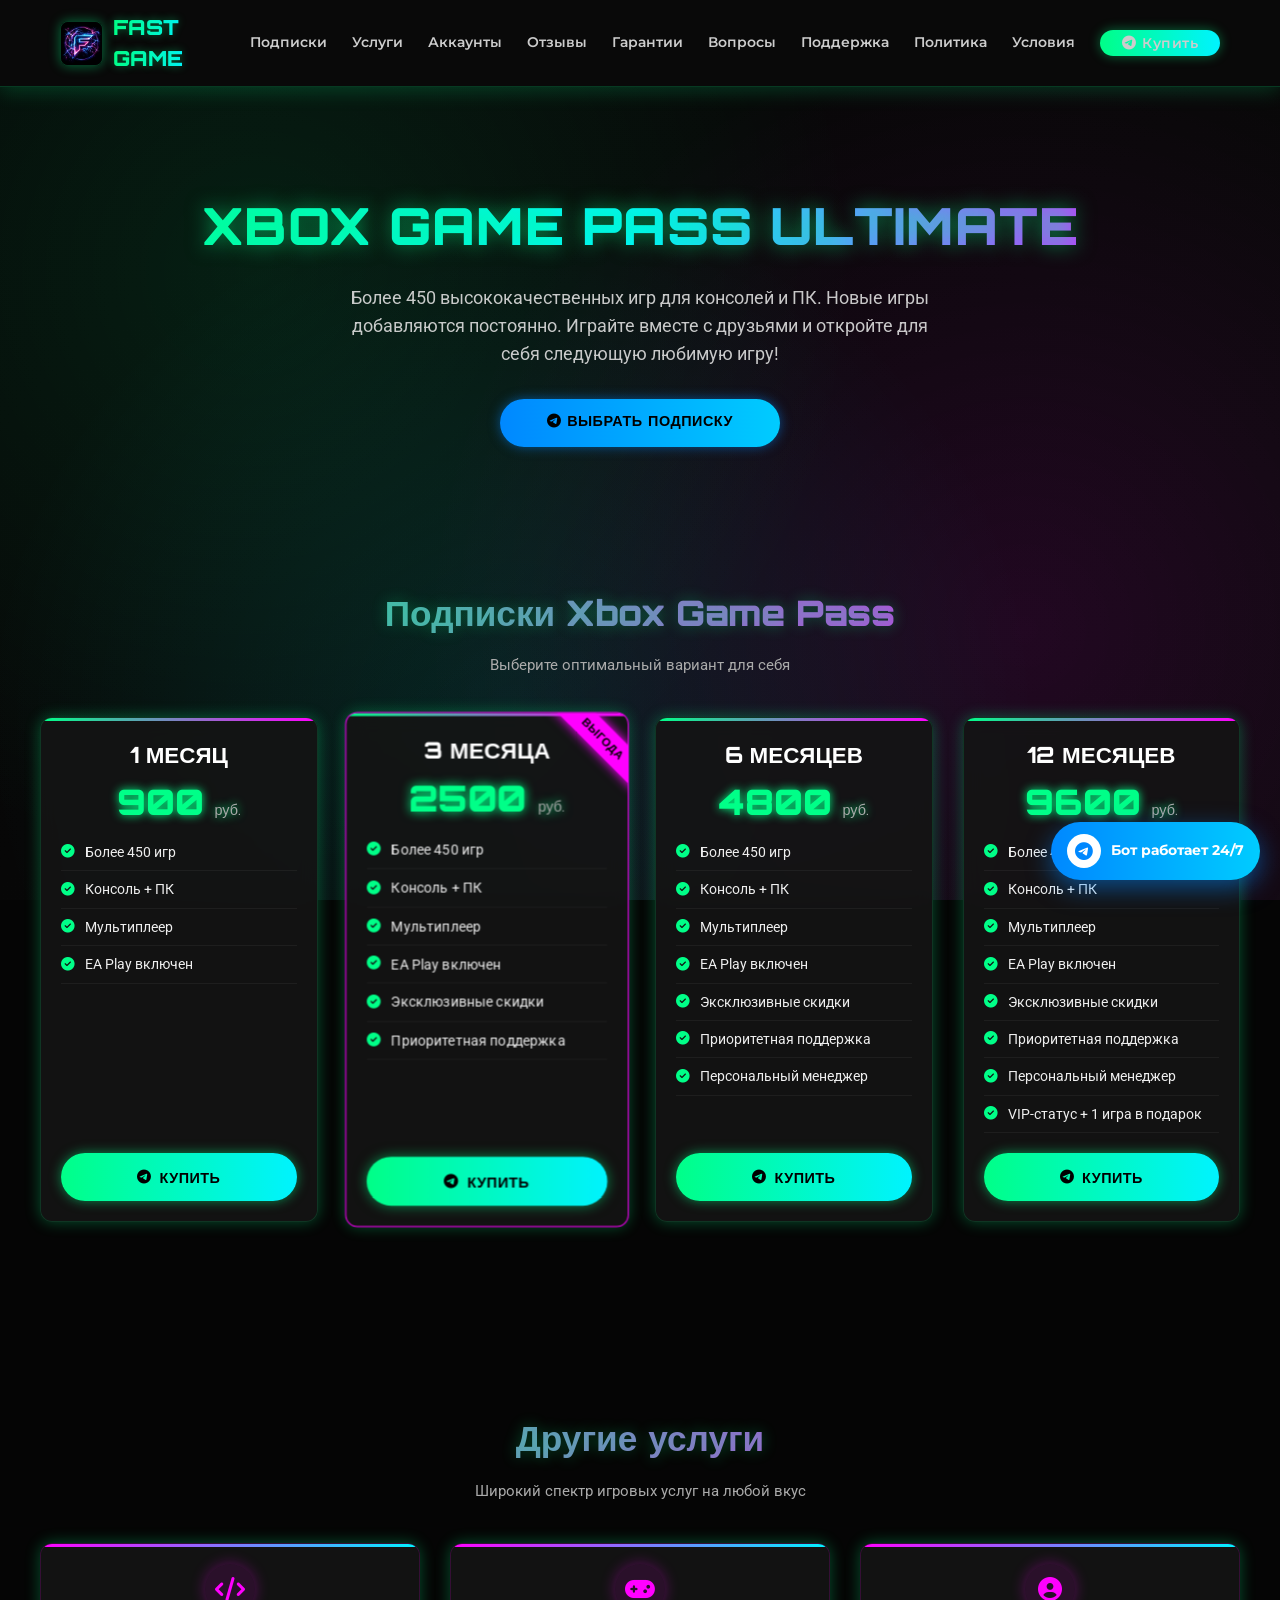
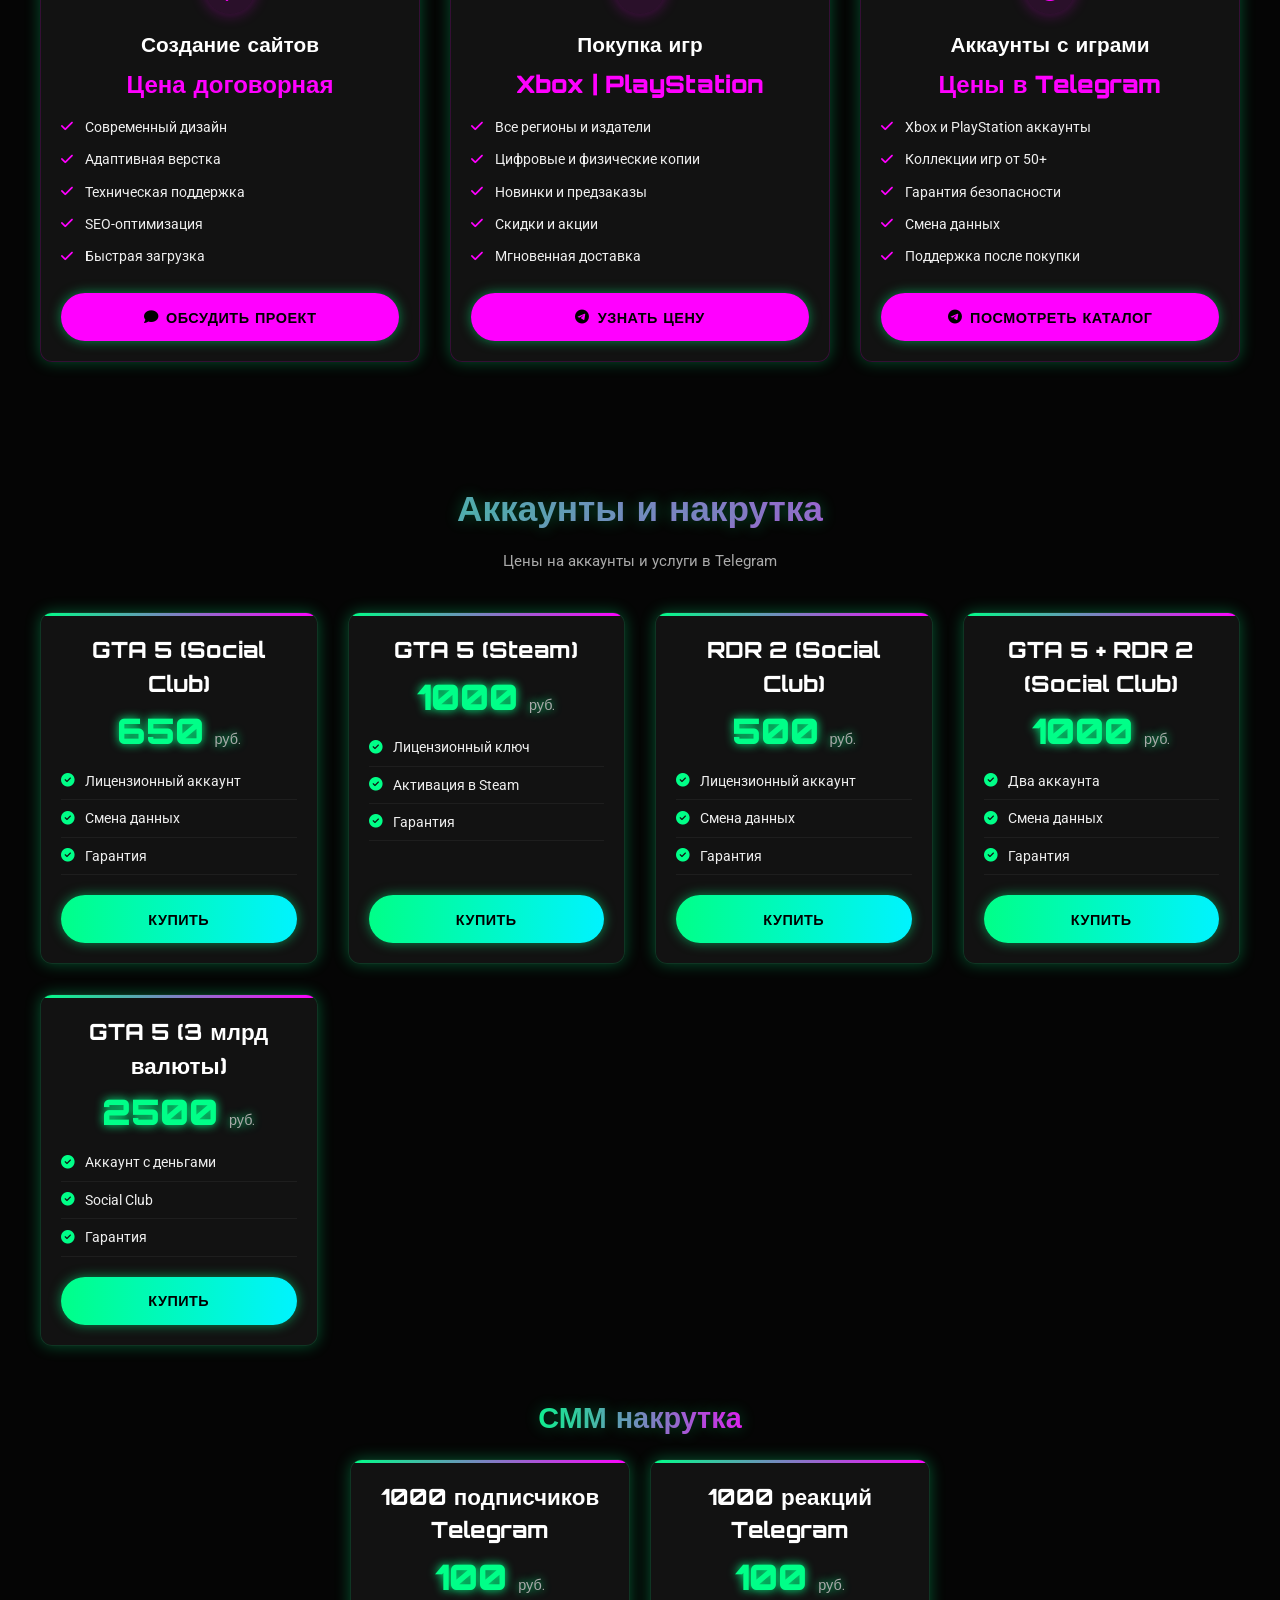
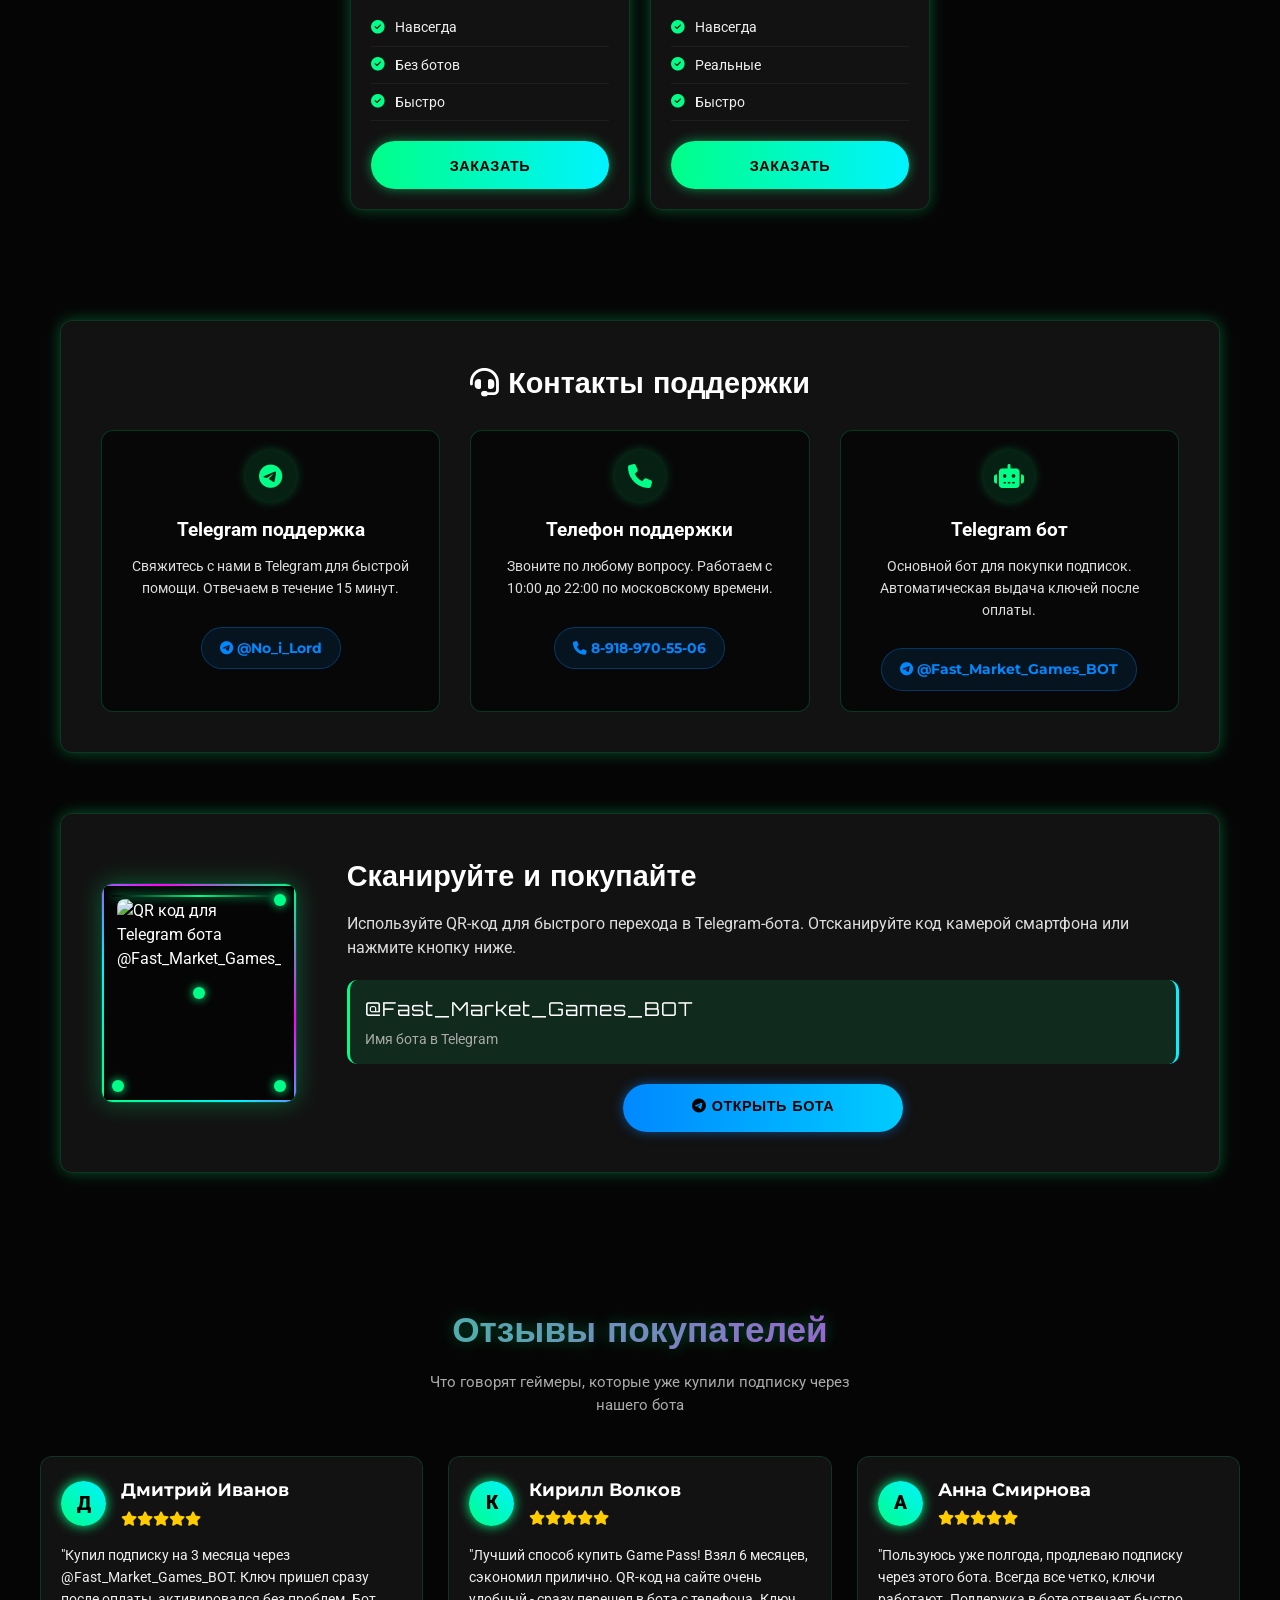
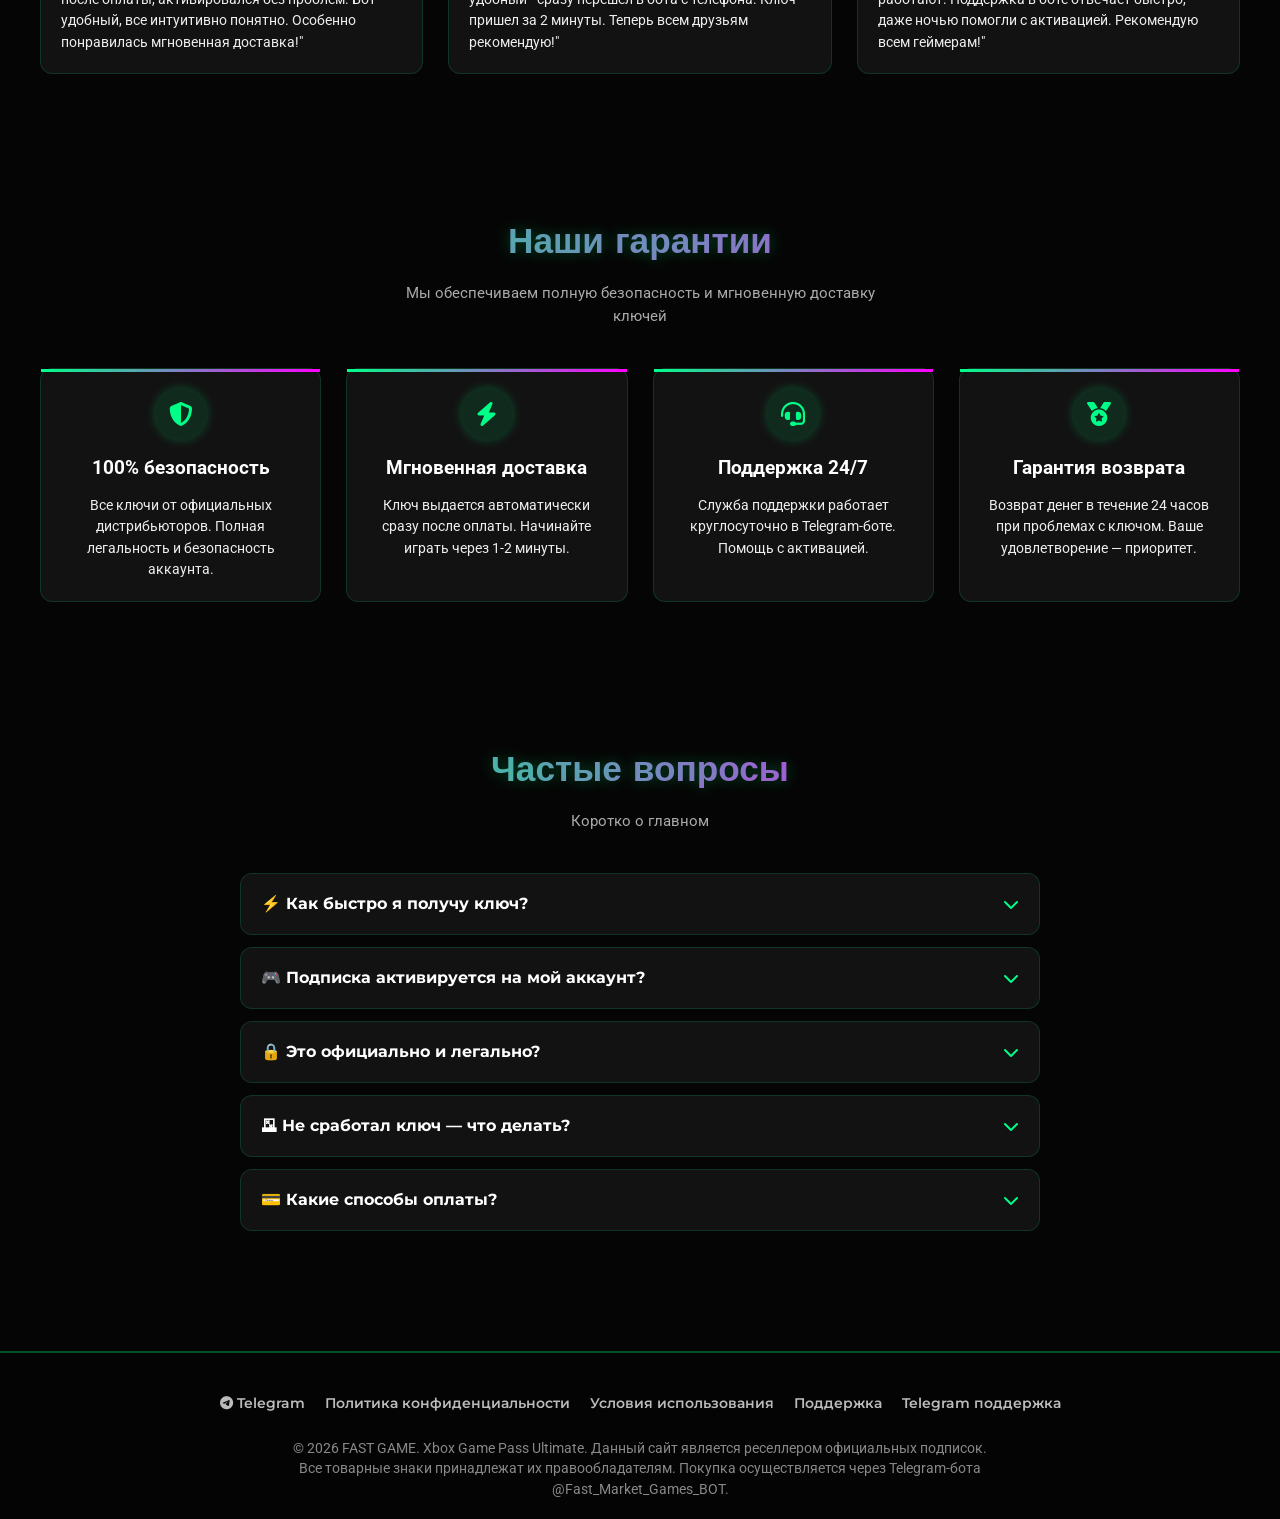
==== commit 16cf74ca: "Improve site and add Telegram bot" ====
--- a/index.html
+++ b/index.html
@@ -22,6 +22,42 @@
     <meta name="viewport" content="width=device-width, initial-scale=1.0, maximum-scale=1.0, user-scalable=no">
     <title>FAST GAME | Xbox Game Pass Ultimate | Официальные подписки</title>
     <meta name="description" content="Купить Xbox Game Pass и игры для PS/Xbox | FAST GAME. Магазин с мгновенной доставкой цифровых товаров: подписки Game Pass Ultimate, ключи игр для PlayStation, Xbox, а также эксклюзивные аккаунты и готовые сайты. Работаем быстро и надежно.">
+    <meta name="keywords" content="xbox game pass, xbox game pass ultimate, купить подписку xbox, ea play, xbox live gold, pбуkey, ключи игр, PlayStation">
+    <meta name="theme-color" content="#00ff88">
+    <link rel="canonical" href="https://fast-game.ru/">
+    <meta property="og:type" content="website">
+    <meta property="og:site_name" content="FAST GAME">
+    <meta property="og:title" content="FAST GAME | Xbox Game Pass Ultimate | Официальные подписки">
+    <meta property="og:description" content="Xbox Game Pass, ключи игр, аккаунты и СММ накрутка. Мгновенная автовыдача через Telegram-бота.">
+    <meta property="og:image" content="https://fast-game.ru/Logo.png">
+    <meta property="og:url" content="https://fast-game.ru/">
+    <meta name="twitter:card" content="summary_large_image">
+    <meta name="twitter:title" content="FAST GAME | Xbox Game Pass Ultimate">
+    <meta name="twitter:description" content="Подписки Game Pass Ultimate, игры, аккаунты и СММ. Мгновенная доставка через Telegram-бот.">
+    <meta name="twitter:image" content="https://fast-game.ru/Logo.png">
+    <script type="application/ld+json">
+    {
+      "@context": "https://schema.org",
+      "@type": "Store",
+      "name": "FAST GAME",
+      "url": "https://fast-game.ru/",
+      "image": "https://fast-game.ru/Logo.png",
+      "logo": "https://fast-game.ru/Logo.png",
+      "description": "Магазин цифровых товаров: подписки Xbox Game Pass Ultimate, игры для PlayStation/Xbox, аккаунты и СММ накрутка.",
+      "telephone": "+7-918-970-55-06",
+      "priceRange": "100-9600 ₽",
+      "sameAs": [
+        "https://t.me/Fast_Market_Games_BOT",
+        "https://t.me/No_i_Lord"
+      ],
+      "makesOffer": [
+        {"@type": "Offer", "name": "Game Pass Ultimate 1 месяц", "price": "900", "priceCurrency": "RUB", "url": "https://t.me/Fast_Market_Games_BOT?start=gpu_1m"},
+        {"@type": "Offer", "name": "Game Pass Ultimate 3 месяца", "price": "2500", "priceCurrency": "RUB", "url": "https://t.me/Fast_Market_Games_BOT?start=gpu_3m"},
+        {"@type": "Offer", "name": "Game Pass Ultimate 6 месяцев", "price": "4800", "priceCurrency": "RUB", "url": "https://t.me/Fast_Market_Games_BOT?start=gpu_6m"},
+        {"@type": "Offer", "name": "Game Pass Ultimate 12 месяцев", "price": "9600", "priceCurrency": "RUB", "url": "https://t.me/Fast_Market_Games_BOT?start=gpu_12m"}
+      ]
+    }
+    </script>
     <link rel="icon" href="favicon-16x16.png" sizes="16x16" type="image/png">
     <link rel="icon" href="favicon-32x32.png" sizes="32x32" type="image/png">
     <link rel="icon" href="favicon-96x96.png" sizes="96x96" type="image/png">
@@ -1102,6 +1138,88 @@
             opacity: 1;
             transform: translateY(0);
         }
+
+        /* FAQ */
+        .faq-item {
+            background: rgba(20, 20, 20, 0.9);
+            backdrop-filter: blur(10px);
+            border-radius: var(--border-radius);
+            border: 1px solid rgba(0, 255, 136, 0.15);
+            overflow: hidden;
+            transition: var(--transition);
+        }
+        .faq-item summary {
+            cursor: pointer;
+            padding: 18px 20px;
+            font-family: 'Montserrat', sans-serif;
+            font-weight: 700;
+            color: #fff;
+            list-style: none;
+            display: flex;
+            align-items: center;
+            justify-content: space-between;
+            user-select: none;
+        }
+        .faq-item summary::-webkit-details-marker { display: none; }
+        .faq-item summary::after {
+            content: '\f078';
+            font-family: 'Font Awesome 6 Free';
+            font-weight: 900;
+            color: var(--primary);
+            transition: transform 0.3s ease;
+        }
+        .faq-item[open] summary::after { transform: rotate(180deg); }
+        .faq-item[open] { border-color: rgba(0, 255, 136, 0.45); box-shadow: 0 0 20px rgba(0, 255, 136, 0.15); }
+        .faq-item summary:hover { background: rgba(0, 255, 136, 0.04); }
+        .faq-item p {
+            padding: 0 20px 18px;
+            color: #ccc;
+            line-height: 1.6;
+            font-size: 0.92rem;
+        }
+
+        /* Плавающая кнопка Telegram */
+        .floating-tg {
+            position: fixed;
+            right: 20px;
+            bottom: 20px;
+            z-index: 999;
+            display: flex;
+            align-items: center;
+            gap: 10px;
+            background: linear-gradient(90deg, var(--telegram), #00ccff);
+            color: #fff;
+            padding: 12px 16px;
+            border-radius: 50px;
+            text-decoration: none;
+            font-weight: 700;
+            font-family: 'Montserrat', sans-serif;
+            font-size: 0.9rem;
+            box-shadow: 0 8px 25px rgba(0, 136, 255, 0.5);
+            animation: tgPulse 2.5s infinite ease-in-out;
+            transition: transform 0.3s ease;
+        }
+        .floating-tg .tg-ico {
+            width: 34px;
+            height: 34px;
+            background: #fff;
+            color: var(--telegram);
+            border-radius: 50%;
+            display: flex;
+            align-items: center;
+            justify-content: center;
+            font-size: 1.15rem;
+            flex-shrink: 0;
+        }
+        .floating-tg:hover { transform: scale(1.06); }
+        @keyframes tgPulse {
+            0%, 100% { box-shadow: 0 8px 25px rgba(0, 136, 255, 0.4); }
+            50% { box-shadow: 0 8px 35px rgba(0, 200, 255, 0.75); }
+        }
+        @media (max-width: 480px) {
+            .floating-tg { right: 15px; bottom: 15px; padding: 10px 13px; }
+            .floating-tg .tg-label { max-width: 130px; white-space: nowrap; overflow: hidden; text-overflow: ellipsis; }
+        }
     </style>
     <link rel="search" type="application/opensearchdescription+xml" title="Поиск по сайту" href="opensearch.xml">
 </head>
@@ -1121,6 +1239,7 @@
             <a href="#accounts">Аккаунты</a>
             <a href="#reviews">Отзывы</a>
             <a href="#guarantees">Гарантии</a>
+            <a href="#faq">Вопросы</a>
             <a href="#support">Поддержка</a>
             <a href="privacy.html" target="_blank">Политика</a>
             <a href="terms.html" target="_blank">Условия</a>
@@ -1145,6 +1264,7 @@
                 <a href="#accounts">Аккаунты</a>
                 <a href="#reviews">Отзывы</a>
                 <a href="#guarantees">Гарантии</a>
+                <a href="#faq">Вопросы</a>
                 <a href="#support">Поддержка</a>
                 <a href="privacy.html" target="_blank">Политика</a>
                 <a href="terms.html" target="_blank">Условия</a>
@@ -1193,7 +1313,7 @@
                             </ul>
                         </div>
                         <div class="pricing-footer">
-                            <a href="https://t.me/Fast_Market_Games_BOT" target="_blank" class="btn">
+                            <a href="https://t.me/Fast_Market_Games_BOT?start=gpu_1m"" target="_blank" class="btn">
                                 <i class="fab fa-telegram"></i> Купить
                             </a>
                         </div>
@@ -1215,7 +1335,7 @@
                             </ul>
                         </div>
                         <div class="pricing-footer">
-                            <a href="https://t.me/Fast_Market_Games_BOT" target="_blank" class="btn">
+                            <a href="https://t.me/Fast_Market_Games_BOT?start=gpu_3m"" target="_blank" class="btn">
                                 <i class="fab fa-telegram"></i> Купить
                             </a>
                         </div>
@@ -1237,7 +1357,7 @@
                             </ul>
                         </div>
                         <div class="pricing-footer">
-                            <a href="https://t.me/Fast_Market_Games_BOT" target="_blank" class="btn">
+                            <a href="https://t.me/Fast_Market_Games_BOT?start=gpu_6m"" target="_blank" class="btn">
                                 <i class="fab fa-telegram"></i> Купить
                             </a>
                         </div>
@@ -1260,7 +1380,7 @@
                             </ul>
                         </div>
                         <div class="pricing-footer">
-                            <a href="https://t.me/Fast_Market_Games_BOT" target="_blank" class="btn">
+                            <a href="https://t.me/Fast_Market_Games_BOT?start=gpu_12m"" target="_blank" class="btn">
                                 <i class="fab fa-telegram"></i> Купить
                             </a>
                         </div>
@@ -1362,7 +1482,7 @@
                             <li><i class="fas fa-check-circle"></i> <span class="editable-text">Гарантия</span></li>
                         </ul>
                         <div class="pricing-footer">
-                            <a href="https://t.me/No_i_Lord" class="btn">Купить</a>
+                            <a href="https://t.me/Fast_Market_Games_BOT?start=gta5_sc"" class="btn">Купить</a>
                         </div>
                     </div>
                     <!-- GTA 5 Steam -->
@@ -1375,7 +1495,7 @@
                             <li><i class="fas fa-check-circle"></i> <span class="editable-text">Гарантия</span></li>
                         </ul>
                         <div class="pricing-footer">
-                            <a href="https://t.me/No_i_Lord" class="btn">Купить</a>
+                            <a href="https://t.me/Fast_Market_Games_BOT?start=gta5_steam"" class="btn">Купить</a>
                         </div>
                     </div>
                     <!-- RDR 2 Social Club -->
@@ -1388,7 +1508,7 @@
                             <li><i class="fas fa-check-circle"></i> <span class="editable-text">Гарантия</span></li>
                         </ul>
                         <div class="pricing-footer">
-                            <a href="https://t.me/No_i_Lord" class="btn">Купить</a>
+                            <a href="https://t.me/Fast_Market_Games_BOT?start=rdr2_sc"" class="btn">Купить</a>
                         </div>
                     </div>
                     <!-- GTA 5 + RDR 2 Social Club -->
@@ -1401,7 +1521,7 @@
                             <li><i class="fas fa-check-circle"></i> <span class="editable-text">Гарантия</span></li>
                         </ul>
                         <div class="pricing-footer">
-                            <a href="https://t.me/No_i_Lord" class="btn">Купить</a>
+                            <a href="https://t.me/Fast_Market_Games_BOT?start=gta5_rdr2"" class="btn">Купить</a>
                         </div>
                     </div>
                     <!-- GTA 5 3 млрд валюты Social Club -->
@@ -1414,7 +1534,7 @@
                             <li><i class="fas fa-check-circle"></i> <span class="editable-text">Гарантия</span></li>
                         </ul>
                         <div class="pricing-footer">
-                            <a href="https://t.me/No_i_Lord" class="btn">Купить</a>
+                            <a href="https://t.me/Fast_Market_Games_BOT?start=gta5_money"" class="btn">Купить</a>
                         </div>
                     </div>
                 </div>
@@ -1433,7 +1553,7 @@
                             <li><i class="fas fa-check-circle"></i> <span class="editable-text">Быстро</span></li>
                         </ul>
                         <div class="pricing-footer">
-                            <a href="https://t.me/No_i_Lord" class="btn">Заказать</a>
+                            <a href="https://t.me/Fast_Market_Games_BOT?start=smm_subs"" class="btn">Заказать</a>
                         </div>
                     </div>
                     <div class="pricing-card">
@@ -1445,7 +1565,7 @@
                             <li><i class="fas fa-check-circle"></i> <span class="editable-text">Быстро</span></li>
                         </ul>
                         <div class="pricing-footer">
-                            <a href="https://t.me/No_i_Lord" class="btn">Заказать</a>
+                            <a href="https://t.me/Fast_Market_Games_BOT?start=smm_reactions"" class="btn">Заказать</a>
                         </div>
                     </div>
                 </div>
@@ -1625,6 +1745,38 @@
                         <h3 class="editable-text" style="color: white; margin-bottom: 12px; font-size: 1.2rem;">Гарантия возврата</h3>
                         <p class="editable-text" style="color: #eee; line-height: 1.5; font-size: 0.9rem;">Возврат денег в течение 24 часов при проблемах с ключом. Ваше удовлетворение — приоритет.</p>
                     </div>
+                </div>
+            </div>
+        </section>
+
+        <!-- Частые вопросы -->
+        <section id="faq" class="reviews-section animate-on-scroll">
+            <div class="container" style="max-width: 800px; margin: 0 auto; position: relative; z-index: 1;">
+                <div class="section-header">
+                    <h2 class="section-title section-title-editable">Частые вопросы</h2>
+                    <p class="section-subtitle section-subtitle-editable">Коротко о главном</p>
+                </div>
+                <div class="faq-list" style="display: flex; flex-direction: column; gap: 12px;">
+                    <details class="faq-item">
+                        <summary>⚡ Как быстро я получу ключ?</summary>
+                        <p>Ключ выдаётся автоматически сразу после подтверждения оплаты менеджером — обычно в течение 1–5 минут. Заказ оформляется за пару кликов в боте.</p>
+                    </details>
+                    <details class="faq-item">
+                        <summary>🎮 Подписка активируется на мой аккаунт?</summary>
+                        <p>Да! Game Pass Ultimate подключается на ваш личный аккаунт Xbox. Достаточно оставить контакт при заказе — подписку активируем за вас.</p>
+                    </details>
+                    <details class="faq-item">
+                        <summary>🔒 Это официально и легально?</summary>
+                        <p>Мы работаем с официальными дистрибьюторами и выдаём лицензионные ключи. Полная гарантия безопасности вашего аккаунта.</p>
+                    </details>
+                    <details class="faq-item">
+                        <summary>🗳 Не сработал ключ — что делать?</summary>
+                        <p>Напишите в поддержку в Telegram. Приведём замену ключа или вернём деньги в течение 24 часов.</p>
+                    </details>
+                    <details class="faq-item">
+                        <summary>💳 Какие способы оплаты?</summary>
+                        <p>После оформления заказа бот покажет реквизиты для перевода. Подтверждение оплаты — скриншотом. Работаем 24/7.</p>
+                    </details>
                 </div>
             </div>
         </section>
@@ -1644,13 +1796,19 @@
                     <a href="https://t.me/No_i_Lord" target="_blank">Telegram поддержка</a>
                 </div>
                 <p class="copyright" style="color: #888; font-size: 0.85rem; max-width: 800px; margin: 0 auto; line-height: 1.5; padding: 0 10px;">
-                    &copy; 2024 FAST GAME. Xbox Game Pass Ultimate. Данный сайт является реселлером официальных подписок.<br>
+                    &copy; 2026 FAST GAME. Xbox Game Pass Ultimate. Данный сайт является реселлером официальных подписок.<br>
                     Все товарные знаки принадлежат их правообладателям. Покупка осуществляется через Telegram-бота @Fast_Market_Games_BOT.
                 </p>
             </div>
         </div>
     </footer>
     
+    <!-- Плавающая кнопка бота -->
+    <a href="https://t.me/Fast_Market_Games_BOT" target="_blank" class="floating-tg" aria-label="Открыть Telegram-бота FAST GAME">
+        <span class="tg-ico"><i class="fab fa-telegram-plane"></i></span>
+        <span class="tg-label">Бот работает 24/7</span>
+    </a>
+
     <script>
         // Мобильное меню
         const mobileMenuToggle = document.getElementById('mobileMenuToggle');
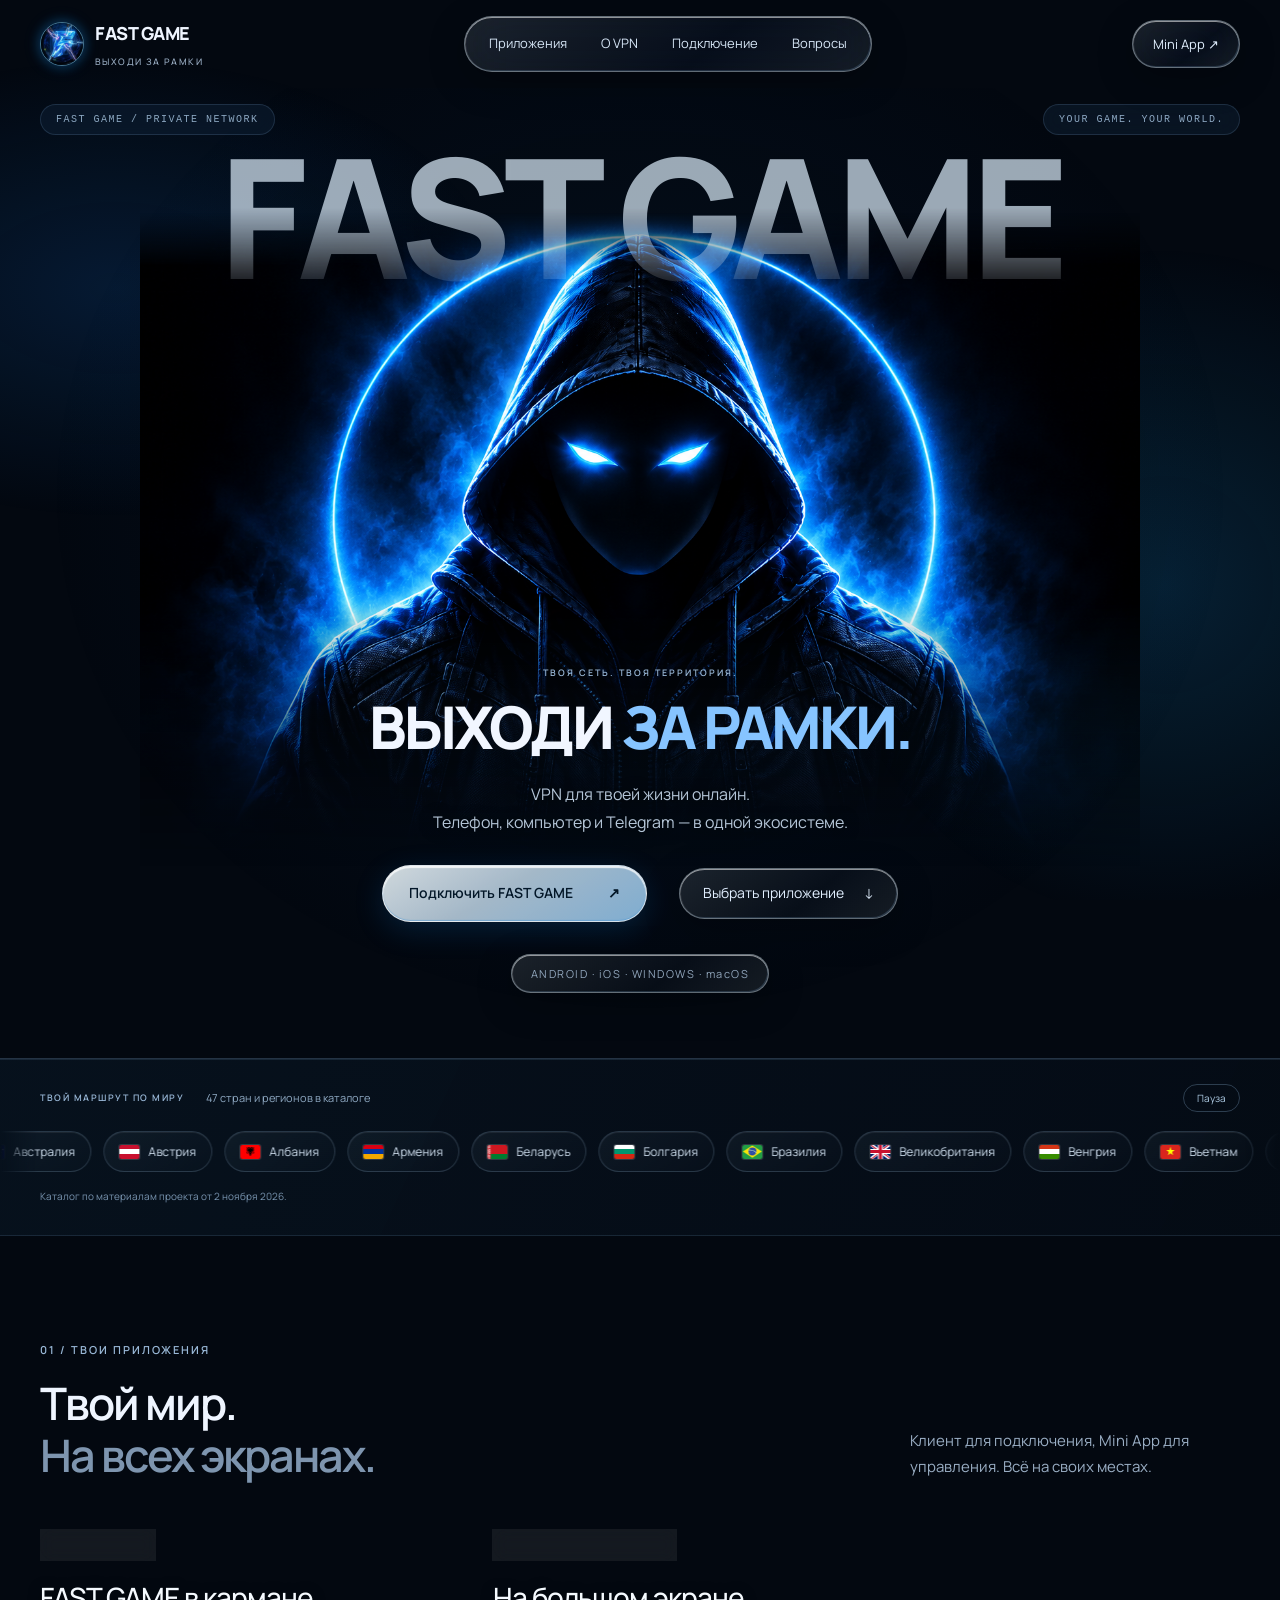
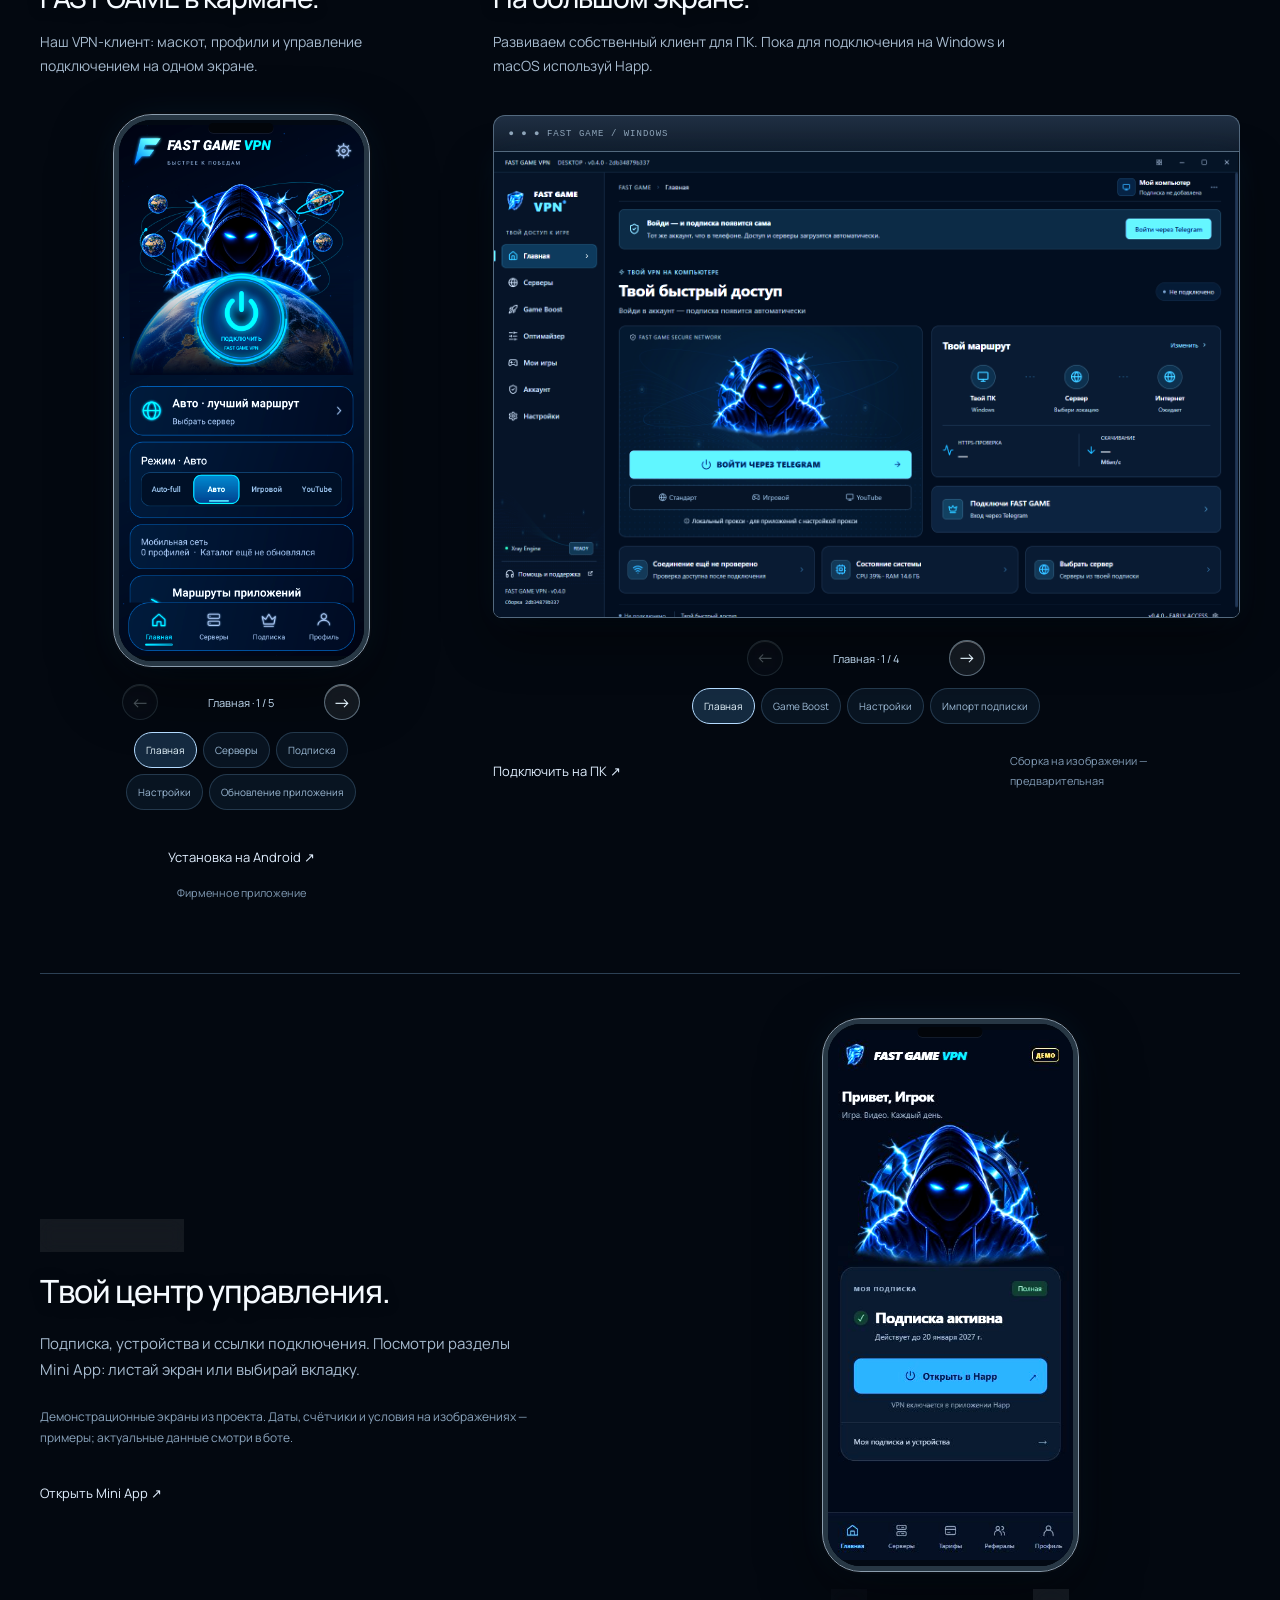
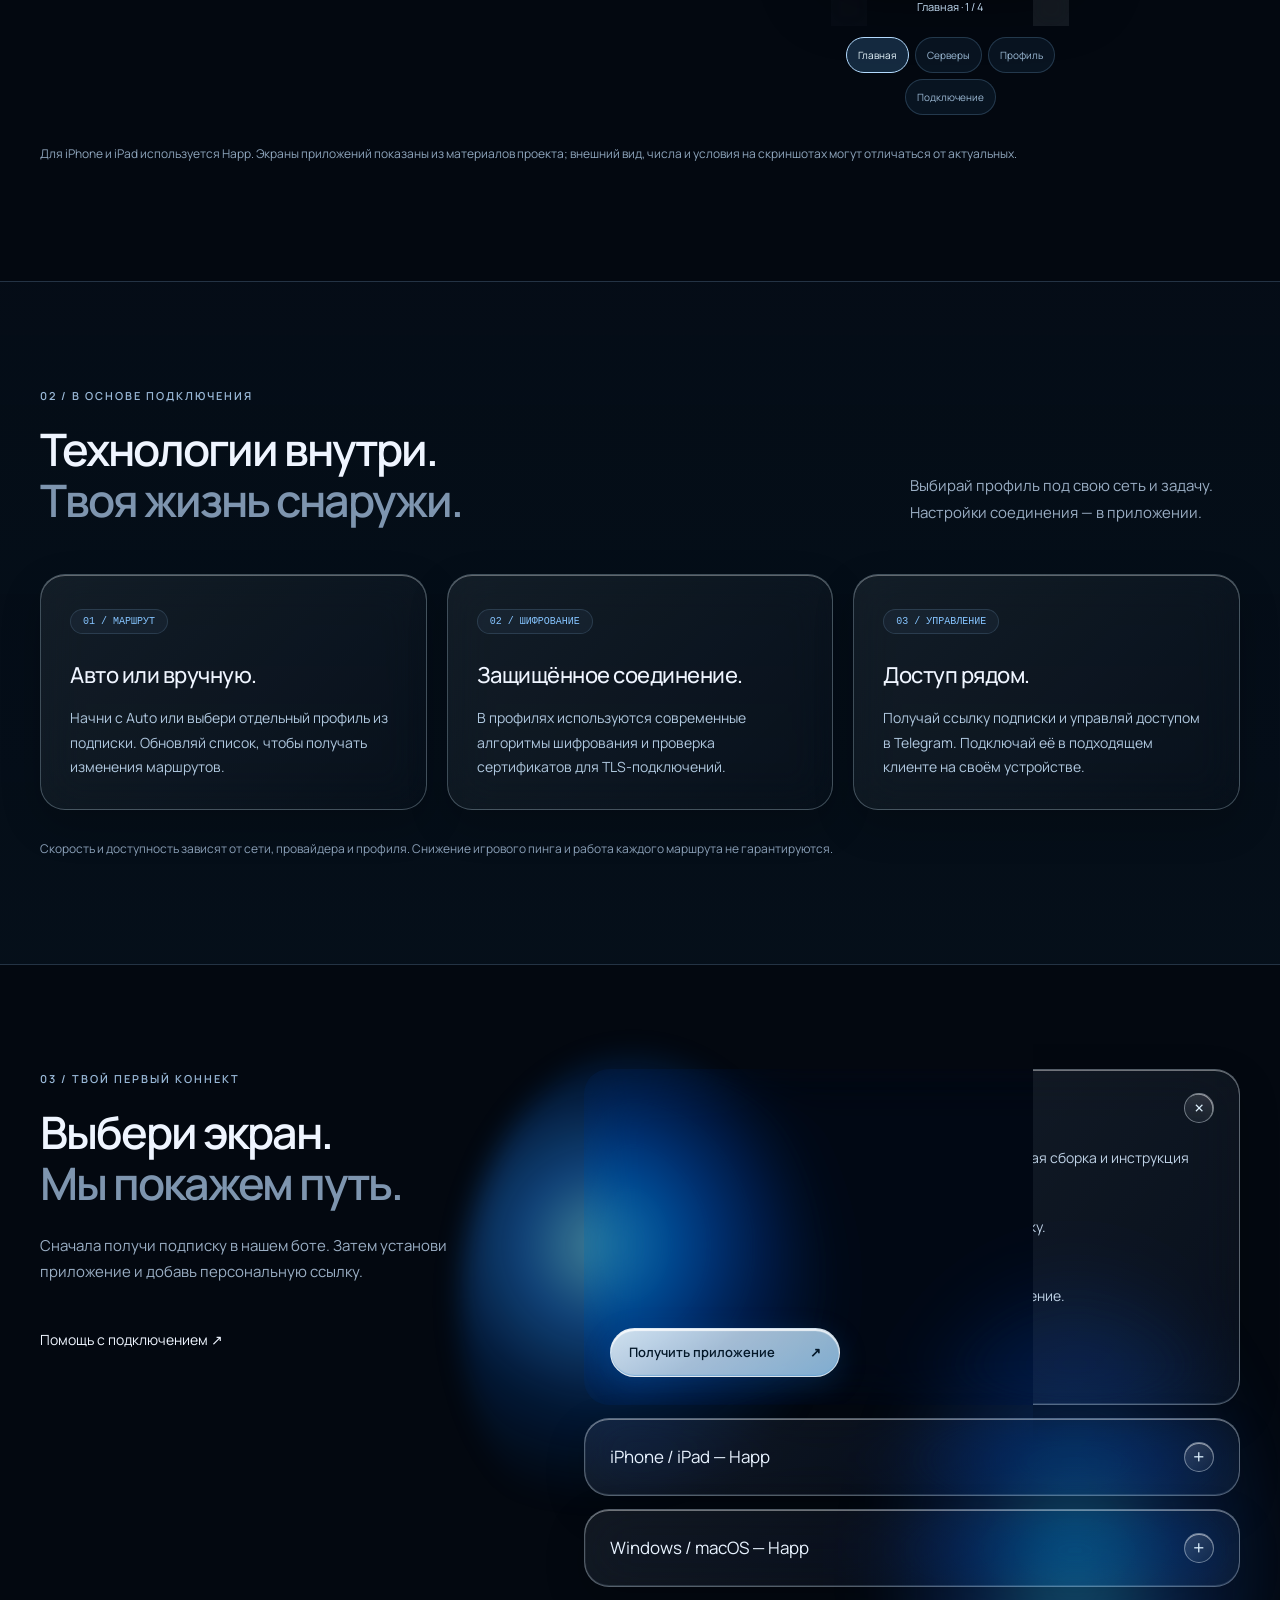
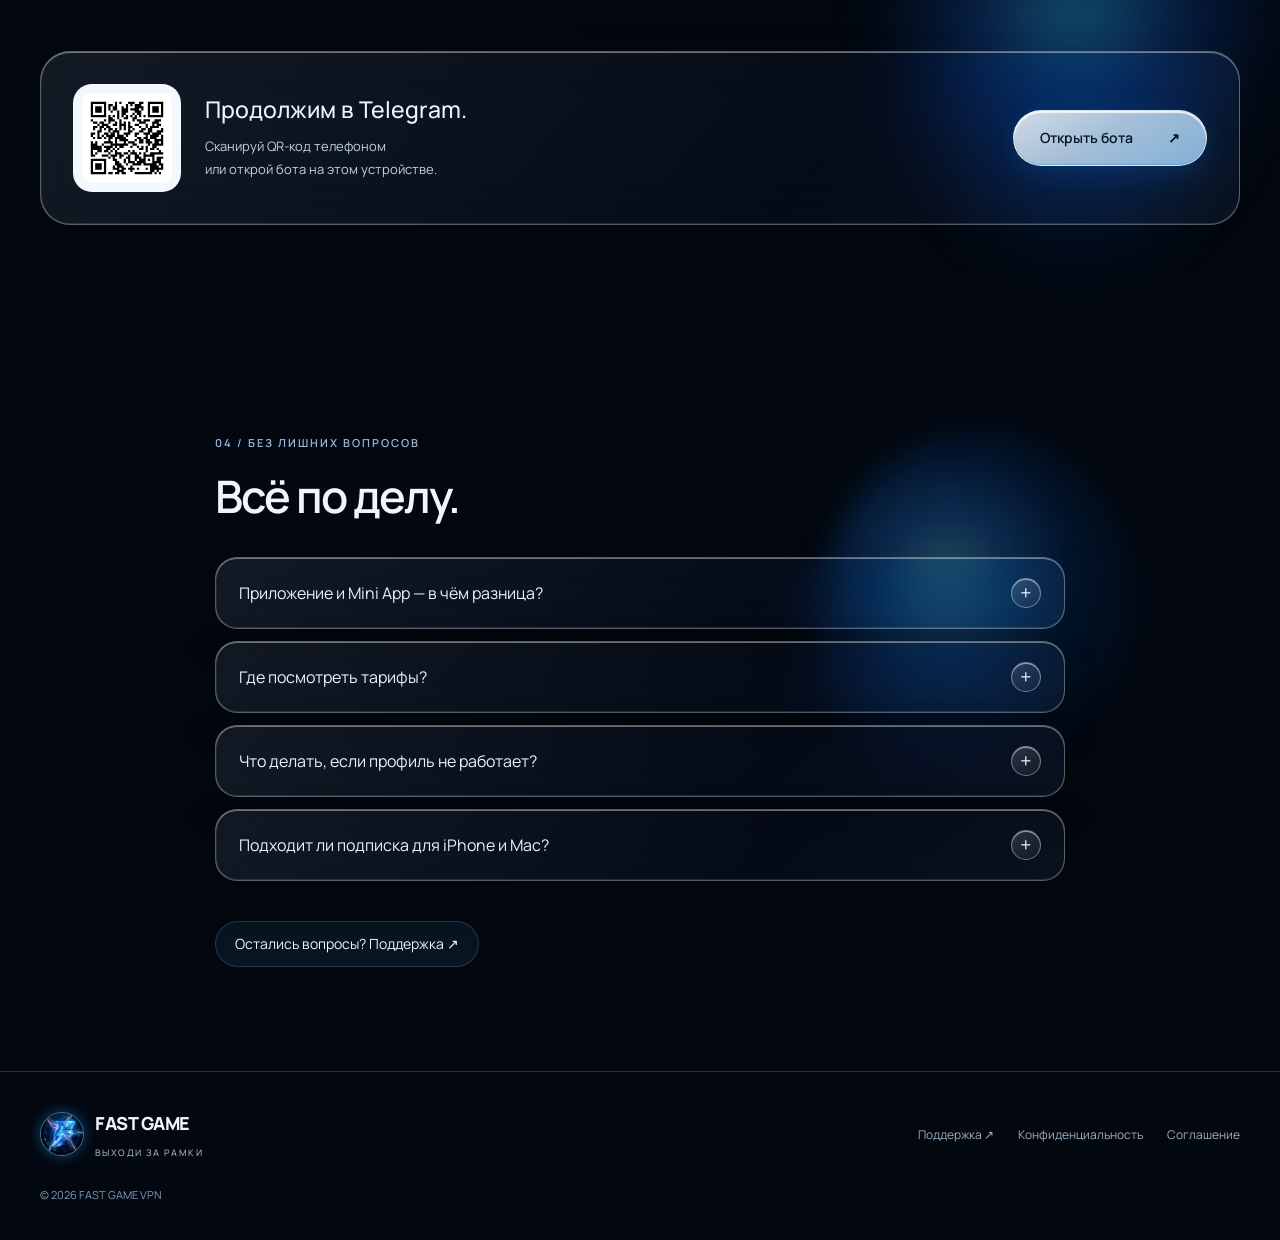
==== commit eac2fa6a: "Publish FAST GAME VPN website with app galleries and server ribbon" ====
--- a/index.html
+++ b/index.html
@@ -1,2108 +1,9 @@
-<!DOCTYPE html>
-<html lang="ru">
-<head>
-    
-<!-- Yandex.Metrika counter -->
-<script type="text/javascript">
-    (function(m,e,t,r,i,k,a){
-        m[i]=m[i]||function(){(m[i].a=m[i].a||[]).push(arguments)};
-        m[i].l=1*new Date();
-        for (var j = 0; j < document.scripts.length; j++) {if (document.scripts[j].src === r) { return; }}
-        k=e.createElement(t),a=e.getElementsByTagName(t)[0],k.async=1,k.src=r,a.parentNode.insertBefore(k,a)
-    })(window, document,'script','https://mc.yandex.ru/metrika/tag.js?id=106920439', 'ym');
-
-    ym(106920439, 'init', {ssr:true, webvisor:true, clickmap:true, ecommerce:"dataLayer", referrer: document.referrer, url: location.href, accurateTrackBounce:true, trackLinks:true});
-</script>
-<noscript><div><img src="https://mc.yandex.ru/watch/106920439" style="position:absolute; left:-9999px;" alt="" /></div></noscript>
-<!-- /Yandex.Metrika counter -->
-
-
-
-    <meta charset="UTF-8">
-    <meta name="viewport" content="width=device-width, initial-scale=1.0, maximum-scale=1.0, user-scalable=no">
-    <title>FAST GAME | Xbox Game Pass Ultimate | Официальные подписки</title>
-    <meta name="description" content="Купить Xbox Game Pass и игры для PS/Xbox | FAST GAME. Магазин с мгновенной доставкой цифровых товаров: подписки Game Pass Ultimate, ключи игр для PlayStation, Xbox, а также эксклюзивные аккаунты и готовые сайты. Работаем быстро и надежно.">
-    <meta name="keywords" content="xbox game pass, xbox game pass ultimate, купить подписку xbox, ea play, xbox live gold, pбуkey, ключи игр, PlayStation">
-    <meta name="theme-color" content="#00ff88">
-    <link rel="canonical" href="https://fast-game.ru/">
-    <meta property="og:type" content="website">
-    <meta property="og:site_name" content="FAST GAME">
-    <meta property="og:title" content="FAST GAME | Xbox Game Pass Ultimate | Официальные подписки">
-    <meta property="og:description" content="Xbox Game Pass, ключи игр, аккаунты и СММ накрутка. Мгновенная автовыдача через Telegram-бота.">
-    <meta property="og:image" content="https://fast-game.ru/Logo.png">
-    <meta property="og:url" content="https://fast-game.ru/">
-    <meta name="twitter:card" content="summary_large_image">
-    <meta name="twitter:title" content="FAST GAME | Xbox Game Pass Ultimate">
-    <meta name="twitter:description" content="Подписки Game Pass Ultimate, игры, аккаунты и СММ. Мгновенная доставка через Telegram-бот.">
-    <meta name="twitter:image" content="https://fast-game.ru/Logo.png">
-    <script type="application/ld+json">
-    {
-      "@context": "https://schema.org",
-      "@type": "Store",
-      "name": "FAST GAME",
-      "url": "https://fast-game.ru/",
-      "image": "https://fast-game.ru/Logo.png",
-      "logo": "https://fast-game.ru/Logo.png",
-      "description": "Магазин цифровых товаров: подписки Xbox Game Pass Ultimate, игры для PlayStation/Xbox, аккаунты и СММ накрутка.",
-      "telephone": "+7-918-970-55-06",
-      "priceRange": "100-9600 ₽",
-      "sameAs": [
-        "https://t.me/Fast_Market_Games_BOT",
-        "https://t.me/No_i_Lord"
-      ],
-      "makesOffer": [
-        {"@type": "Offer", "name": "Game Pass Ultimate 1 месяц", "price": "900", "priceCurrency": "RUB", "url": "https://t.me/Fast_Market_Games_BOT?start=gpu_1m"},
-        {"@type": "Offer", "name": "Game Pass Ultimate 3 месяца", "price": "2500", "priceCurrency": "RUB", "url": "https://t.me/Fast_Market_Games_BOT?start=gpu_3m"},
-        {"@type": "Offer", "name": "Game Pass Ultimate 6 месяцев", "price": "4800", "priceCurrency": "RUB", "url": "https://t.me/Fast_Market_Games_BOT?start=gpu_6m"},
-        {"@type": "Offer", "name": "Game Pass Ultimate 12 месяцев", "price": "9600", "priceCurrency": "RUB", "url": "https://t.me/Fast_Market_Games_BOT?start=gpu_12m"}
-      ]
-    }
-    </script>
-    <link rel="icon" href="favicon-16x16.png" sizes="16x16" type="image/png">
-    <link rel="icon" href="favicon-32x32.png" sizes="32x32" type="image/png">
-    <link rel="icon" href="favicon-96x96.png" sizes="96x96" type="image/png">
-    <link rel="apple-touch-icon" sizes="180x180" href="apple-icon.png">
-    <link rel="icon" type="image/png" sizes="192x192" href="android-icon.png">
-    <link rel="icon" type="image/png" sizes="512x512" href="android-icon.png">
-    <link rel="stylesheet" href="https://cdnjs.cloudflare.com/ajax/libs/font-awesome/6.4.0/css/all.min.css">
-    <link href="https://fonts.googleapis.com/css2?family=Montserrat:wght@400;500;600;700;800;900&family=Orbitron:wght@400;500;700;900&family=Roboto:wght@300;400;500;700&display=swap" rel="stylesheet">
-    <style>
-        :root {
-            --primary: #00ff88;
-            --primary-dark: #00cc6a;
-            --secondary: #0a0a0a;
-            --accent: #ff00ff;
-            --telegram: #0088ff;
-            --neon-blue: #00f3ff;
-            --neon-pink: #ff00ff;
-            --light: #ffffff;
-            --dark: #050505;
-            --success: #00ff88;
-            --warning: #ffcc00;
-            --border-radius: 12px;
-            --box-shadow: 0 0 15px rgba(0, 255, 136, 0.3);
-            --transition: all 0.3s cubic-bezier(0.175, 0.885, 0.32, 1.1);
-            --gradient: linear-gradient(135deg, #0a0a0a 0%, #111 100%);
-        }
-        
-        * {
-            margin: 0;
-            padding: 0;
-            box-sizing: border-box;
-            -webkit-tap-highlight-color: transparent;
-        }
-        
-        body {
-            font-family: 'Roboto', sans-serif;
-            line-height: 1.5;
-            color: var(--light);
-            background-color: var(--dark);
-            overflow-x: hidden;
-            min-height: 100vh;
-            position: relative;
-            font-size: 15px;
-            -webkit-font-smoothing: antialiased;
-            -moz-osx-font-smoothing: grayscale;
-        }
-        
-        /* Неоновый фон с анимацией */
-        .neon-bg {
-            position: fixed;
-            top: 0;
-            left: 0;
-            width: 100%;
-            height: 100%;
-            z-index: -2;
-            background: 
-                radial-gradient(circle at 20% 30%, rgba(0, 255, 136, 0.1) 0%, transparent 50%),
-                radial-gradient(circle at 80% 70%, rgba(255, 0, 255, 0.1) 0%, transparent 50%),
-                radial-gradient(circle at 40% 80%, rgba(0, 243, 255, 0.1) 0%, transparent 50%),
-                linear-gradient(135deg, #050505 0%, #0a0a0a 100%);
-        }
-        
-        /* Компактное меню с неоновым эффектом */
-        .compact-header {
-            background: rgba(10, 10, 10, 0.97);
-            backdrop-filter: blur(15px);
-            color: white;
-            padding: 12px 0;
-            box-shadow: 0 3px 20px rgba(0, 255, 136, 0.2);
-            position: sticky;
-            top: 0;
-            z-index: 1000;
-            border-bottom: 1px solid rgba(0, 255, 136, 0.2);
-        }
-        
-        .compact-nav {
-            max-width: 1200px;
-            margin: 0 auto;
-            padding: 0 15px;
-            display: flex;
-            justify-content: space-between;
-            align-items: center;
-        }
-        
-        .compact-logo {
-            display: flex;
-            align-items: center;
-            gap: 10px;
-        }
-        
-        .logo-container {
-            position: relative;
-            width: 40px;
-            height: 40px;
-            border-radius: 8px;
-            overflow: hidden;
-            box-shadow: 0 0 12px rgba(0, 255, 136, 0.4);
-            transition: var(--transition);
-            border: 1px solid rgba(0, 255, 136, 0.2);
-        }
-        
-        .logo-img {
-            width: 100%;
-            height: 100%;
-            object-fit: cover;
-            border-radius: 6px;
-        }
-        
-        .compact-logo h1 {
-            font-family: 'Orbitron', sans-serif;
-            font-size: 1.2rem;
-            font-weight: 900;
-            background: linear-gradient(90deg, var(--primary), var(--neon-blue), var(--neon-pink));
-            -webkit-background-clip: text;
-            -webkit-text-fill-color: transparent;
-            letter-spacing: 0.5px;
-            text-shadow: 0 0 8px rgba(0, 255, 136, 0.4);
-        }
-        
-        .compact-menu {
-            display: none;
-        }
-        
-        .mobile-menu-toggle {
-            display: none;
-            background: none;
-            border: none;
-            color: var(--primary);
-            font-size: 1.5rem;
-            cursor: pointer;
-        }
-        
-        .compact-cta {
-            background: linear-gradient(90deg, var(--primary), var(--neon-blue));
-            color: black;
-            padding: 10px 20px;
-            border-radius: 50px;
-            text-decoration: none;
-            font-weight: 900;
-            font-size: 0.9rem;
-            transition: var(--transition);
-            display: flex;
-            align-items: center;
-            justify-content: center;
-            gap: 6px;
-            box-shadow: 0 0 12px rgba(0, 255, 136, 0.4);
-            font-family: 'Orbitron', sans-serif;
-            letter-spacing: 0.5px;
-            min-width: 100px;
-            text-align: center;
-            line-height: 1;
-        }
-        
-        /* Герой секция */
-        .hero-section {
-            text-align: center;
-            padding: 80px 15px 50px;
-            position: relative;
-        }
-        
-        .hero-title {
-            font-family: 'Orbitron', sans-serif;
-            font-size: 2.2rem;
-            font-weight: 900;
-            margin-bottom: 20px;
-            background: linear-gradient(90deg, var(--primary), var(--neon-blue), var(--neon-pink));
-            -webkit-background-clip: text;
-            -webkit-text-fill-color: transparent;
-            letter-spacing: 1px;
-            text-shadow: 0 0 20px rgba(0, 255, 136, 0.5);
-        }
-        
-        .hero-subtitle {
-            font-size: 1rem;
-            max-width: 600px;
-            margin: 0 auto 30px;
-            opacity: 0.9;
-            line-height: 1.6;
-            color: #ddd;
-            padding: 0 10px;
-        }
-        
-        /* Тарифы */
-        .pricing-section {
-            padding: 50px 15px;
-        }
-        
-        .section-header {
-            text-align: center;
-            margin-bottom: 40px;
-        }
-        
-        .section-title {
-            font-family: 'Orbitron', sans-serif;
-            font-size: 1.8rem;
-            font-weight: 900;
-            margin-bottom: 15px;
-            background: linear-gradient(90deg, var(--primary), var(--accent));
-            -webkit-background-clip: text;
-            -webkit-text-fill-color: transparent;
-            text-shadow: 0 0 15px rgba(0, 255, 136, 0.3);
-        }
-        
-        .section-subtitle {
-            font-size: 0.95rem;
-            color: #aaa;
-            max-width: 500px;
-            margin: 0 auto;
-            padding: 0 15px;
-        }
-        
-        .pricing-grid {
-            display: grid;
-            grid-template-columns: repeat(auto-fit, minmax(260px, 1fr));
-            gap: 20px;
-            margin-bottom: 50px;
-        }
-        
-        .pricing-card {
-            background: rgba(20, 20, 20, 0.9);
-            backdrop-filter: blur(10px);
-            border-radius: var(--border-radius);
-            padding: 20px;
-            box-shadow: var(--box-shadow);
-            transition: var(--transition);
-            position: relative;
-            overflow: hidden;
-            border: 1px solid rgba(0, 255, 136, 0.15);
-            text-align: center;
-            display: flex;
-            flex-direction: column;
-            height: 100%;
-        }
-        
-        .pricing-card::before {
-            content: '';
-            position: absolute;
-            top: 0;
-            left: 0;
-            right: 0;
-            height: 3px;
-            background: linear-gradient(90deg, var(--primary), var(--accent));
-        }
-        
-        .pricing-card.popular {
-            border: 1px solid var(--accent);
-            transform: scale(1.02);
-        }
-        
-        .popular-badge {
-            position: absolute;
-            top: 12px;
-            right: -32px;
-            background: linear-gradient(45deg, var(--accent), var(--neon-pink));
-            color: black;
-            padding: 5px 30px;
-            transform: rotate(45deg);
-            font-size: 0.7rem;
-            font-weight: 900;
-            font-family: 'Orbitron', sans-serif;
-            letter-spacing: 0.5px;
-            box-shadow: 0 0 10px var(--accent);
-        }
-        
-        .pricing-content {
-            flex-grow: 1;
-            display: flex;
-            flex-direction: column;
-        }
-        
-        .pricing-duration {
-            font-family: 'Orbitron', sans-serif;
-            font-size: 1.4rem;
-            font-weight: 800;
-            margin-bottom: 12px;
-            color: white;
-        }
-        
-        .pricing-price {
-            font-family: 'Orbitron', sans-serif;
-            font-size: 2.2rem;
-            font-weight: 900;
-            color: var(--primary);
-            margin-bottom: 15px;
-            line-height: 1;
-            text-shadow: 0 0 10px var(--primary);
-        }
-        
-        .pricing-price span {
-            font-size: 0.9rem;
-            color: #aaa;
-            font-weight: 400;
-        }
-        
-        .pricing-features {
-            list-style: none;
-            margin-bottom: 20px;
-            text-align: left;
-            flex-grow: 1;
-        }
-        
-        .pricing-features li {
-            padding: 8px 0;
-            border-bottom: 1px solid rgba(255, 255, 255, 0.05);
-            display: flex;
-            align-items: center;
-            font-size: 0.85rem;
-            color: #eee;
-        }
-        
-        .pricing-features li i {
-            color: var(--success);
-            margin-right: 8px;
-            font-size: 0.85rem;
-            min-width: 16px;
-        }
-        
-        /* Кнопки */
-        .btn {
-            display: inline-flex;
-            align-items: center;
-            justify-content: center;
-            background: linear-gradient(90deg, var(--primary), var(--neon-blue));
-            color: black;
-            padding: 14px 20px;
-            border-radius: 50px;
-            text-decoration: none;
-            font-weight: 900;
-            font-size: 0.9rem;
-            transition: var(--transition);
-            border: none;
-            width: 100%;
-            gap: 8px;
-            font-family: 'Orbitron', sans-serif;
-            letter-spacing: 0.5px;
-            text-transform: uppercase;
-            box-shadow: 0 0 12px rgba(0, 255, 136, 0.5);
-            text-align: center;
-            line-height: 1;
-            white-space: nowrap;
-            min-height: 48px;
-        }
-        
-        .btn:hover {
-            transform: translateY(-3px);
-            box-shadow: 0 0 20px rgba(0, 255, 136, 0.7);
-        }
-        
-        .btn-telegram {
-            background: linear-gradient(90deg, var(--telegram), #00ccff);
-            box-shadow: 0 0 12px rgba(0, 136, 255, 0.5);
-        }
-        
-        .pricing-footer {
-            margin-top: auto;
-        }
-        
-        /* Услуги */
-        .services-section {
-            padding: 50px 15px;
-        }
-        
-        .services-grid {
-            display: grid;
-            grid-template-columns: repeat(auto-fit, minmax(280px, 1fr));
-            gap: 20px;
-            margin-top: 30px;
-        }
-        
-        .service-card {
-            background: rgba(20, 20, 20, 0.9);
-            backdrop-filter: blur(10px);
-            border-radius: var(--border-radius);
-            padding: 20px;
-            box-shadow: var(--box-shadow);
-            transition: var(--transition);
-            position: relative;
-            overflow: hidden;
-            border: 1px solid rgba(255, 0, 255, 0.15);
-            text-align: center;
-            display: flex;
-            flex-direction: column;
-            height: 100%;
-        }
-        
-        .service-card::before {
-            content: '';
-            position: absolute;
-            top: 0;
-            left: 0;
-            right: 0;
-            height: 3px;
-            background: linear-gradient(90deg, var(--neon-pink), var(--neon-blue));
-        }
-        
-        .service-icon {
-            width: 50px;
-            height: 50px;
-            background: rgba(255, 0, 255, 0.1);
-            border-radius: 50%;
-            display: flex;
-            align-items: center;
-            justify-content: center;
-            margin: 0 auto 15px;
-            font-size: 1.5rem;
-            color: var(--neon-pink);
-            box-shadow: 0 0 15px rgba(255, 0, 255, 0.3);
-        }
-        
-        .service-title {
-            font-family: 'Orbitron', sans-serif;
-            font-size: 1.3rem;
-            font-weight: 800;
-            margin-bottom: 12px;
-            color: white;
-        }
-        
-        .service-price {
-            font-family: 'Orbitron', sans-serif;
-            font-size: 1.5rem;
-            font-weight: 900;
-            color: var(--neon-pink);
-            margin-bottom: 15px;
-            line-height: 1;
-        }
-        
-        .service-features {
-            list-style: none;
-            margin-bottom: 20px;
-            text-align: left;
-            flex-grow: 1;
-        }
-        
-        .service-features li {
-            padding: 6px 0;
-            display: flex;
-            align-items: center;
-            font-size: 0.85rem;
-            color: #eee;
-        }
-        
-        .service-features li i {
-            color: var(--neon-pink);
-            margin-right: 8px;
-            font-size: 0.85rem;
-            min-width: 16px;
-        }
-        
-        /* Контакты поддержки */
-        .support-contact {
-            background: rgba(20, 20, 20, 0.9);
-            backdrop-filter: blur(10px);
-            border-radius: var(--border-radius);
-            padding: 30px 20px;
-            margin: 40px 15px;
-            border: 1px solid rgba(0, 255, 136, 0.15);
-            box-shadow: var(--box-shadow);
-            text-align: center;
-            position: relative;
-            overflow: hidden;
-        }
-        
-        .contact-grid {
-            display: grid;
-            grid-template-columns: repeat(auto-fit, minmax(280px, 1fr));
-            gap: 20px;
-            margin-top: 25px;
-            position: relative;
-            z-index: 1;
-        }
-        
-        .contact-item {
-            padding: 20px;
-            background: rgba(0, 0, 0, 0.6);
-            border-radius: var(--border-radius);
-            border: 1px solid rgba(0, 255, 136, 0.2);
-            text-align: center;
-        }
-        
-        .contact-icon {
-            width: 50px;
-            height: 50px;
-            background: rgba(0, 255, 136, 0.1);
-            border-radius: 50%;
-            display: flex;
-            align-items: center;
-            justify-content: center;
-            margin: 0 auto 15px;
-            font-size: 1.5rem;
-            color: var(--primary);
-            box-shadow: 0 0 12px rgba(0, 255, 136, 0.3);
-        }
-        
-        .contact-link {
-            display: inline-block;
-            background: rgba(0, 136, 255, 0.1);
-            color: var(--telegram);
-            padding: 10px 18px;
-            border-radius: 50px;
-            text-decoration: none;
-            font-weight: 700;
-            margin-top: 12px;
-            transition: var(--transition);
-            border: 1px solid rgba(0, 136, 255, 0.3);
-            font-family: 'Montserrat', sans-serif;
-            font-size: 0.85rem;
-            width: 100%;
-        }
-        
-        /* Анимации для QR кода */
-        @keyframes qrPulse {
-            0% {
-                box-shadow: 0 0 15px rgba(0, 255, 136, 0.5);
-                border-color: rgba(0, 255, 136, 0.3);
-            }
-            50% {
-                box-shadow: 0 0 35px rgba(0, 255, 136, 0.8), 
-                            0 0 50px rgba(0, 243, 255, 0.4);
-                border-color: rgba(0, 255, 136, 0.6);
-                transform: scale(1.02);
-            }
-            100% {
-                box-shadow: 0 0 15px rgba(0, 255, 136, 0.5);
-                border-color: rgba(0, 255, 136, 0.3);
-            }
-        }
-
-        @keyframes qrGlow {
-            0%, 100% {
-                filter: brightness(1) drop-shadow(0 0 5px rgba(0, 255, 136, 0.5));
-            }
-            50% {
-                filter: brightness(1.1) drop-shadow(0 0 15px rgba(0, 255, 136, 0.8));
-            }
-        }
-
-        @keyframes qrBorder {
-            0% {
-                border-color: rgba(0, 255, 136, 0.3);
-            }
-            33% {
-                border-color: rgba(0, 243, 255, 0.5);
-            }
-            66% {
-                border-color: rgba(255, 0, 255, 0.5);
-            }
-            100% {
-                border-color: rgba(0, 255, 136, 0.3);
-            }
-        }
-
-        @keyframes scanLine {
-            0% {
-                top: 5%;
-                opacity: 0.8;
-            }
-            50% {
-                top: 95%;
-                opacity: 1;
-            }
-            100% {
-                top: 5%;
-                opacity: 0.8;
-            }
-        }
-        
-        /* QR секция */
-        .qr-section {
-            background: rgba(20, 20, 20, 0.9);
-            backdrop-filter: blur(10px);
-            border-radius: var(--border-radius);
-            padding: 30px 20px;
-            margin: 40px 15px;
-            box-shadow: var(--box-shadow);
-            border: 1px solid rgba(0, 255, 136, 0.15);
-            text-align: center;
-        }
-        
-        .qr-container {
-            display: flex;
-            flex-direction: column;
-            align-items: center;
-            gap: 25px;
-        }
-        
-        .qr-code-container {
-            position: relative;
-            width: 220px;
-            height: 220px;
-            background: rgba(0, 0, 0, 0.7);
-            border-radius: 12px;
-            display: flex;
-            align-items: center;
-            justify-content: center;
-            padding: 15px;
-            box-shadow: 0 0 25px rgba(0, 255, 136, 0.3);
-            border: 1px solid rgba(0, 255, 136, 0.3);
-            animation: qrPulse 4s infinite ease-in-out, 
-                       qrBorder 6s infinite linear;
-            overflow: hidden;
-            transition: var(--transition);
-        }
-
-        .qr-code-container:hover {
-            animation: qrPulse 1.5s infinite ease-in-out, 
-                       qrBorder 4s infinite linear;
-            transform: scale(1.03);
-        }
-
-        .qr-code-container img {
-            width: 100%;
-            height: 100%;
-            object-fit: contain;
-            border-radius: 8px;
-            animation: qrGlow 3s infinite ease-in-out;
-        }
-
-        /* Сканирующая линия эффект */
-        .qr-code-container::after {
-            content: '';
-            position: absolute;
-            top: 5%;
-            left: 5%;
-            right: 5%;
-            height: 2px;
-            background: linear-gradient(90deg, 
-                        transparent 0%, 
-                        var(--primary) 50%, 
-                        transparent 100%);
-            box-shadow: 0 0 10px var(--primary);
-            animation: scanLine 3s infinite linear;
-            z-index: 2;
-            border-radius: 2px;
-        }
-
-        /* Угловые декоративные элементы */
-        .qr-code-container::before {
-            content: '';
-            position: absolute;
-            top: 0;
-            left: 0;
-            right: 0;
-            bottom: 0;
-            border: 2px solid transparent;
-            border-image: linear-gradient(45deg, 
-                         var(--primary), 
-                         var(--neon-blue), 
-                         var(--neon-pink), 
-                         var(--primary)) 1;
-            border-radius: 12px;
-            animation: qrBorder 8s infinite linear;
-            pointer-events: none;
-            z-index: 1;
-        }
-
-        /* Неоновые точки в углах */
-        .qr-code-container .corner {
-            position: absolute;
-            width: 12px;
-            height: 12px;
-            background: var(--primary);
-            border-radius: 50%;
-            box-shadow: 0 0 10px var(--primary);
-            z-index: 1;
-        }
-
-        .qr-code-container .corner:nth-child(1) {
-            top: 10px;
-            left: 10px;
-        }
-
-        .qr-code-container .corner:nth-child(2) {
-            top: 10px;
-            right: 10px;
-        }
-
-        .qr-code-container .corner:nth-child(3) {
-            bottom: 10px;
-            left: 10px;
-        }
-
-        .qr-code-container .corner:nth-child(4) {
-            bottom: 10px;
-            right: 10px;
-        }
-
-        /* Дополнительный эффект при наведении на QR */
-        .qr-code-container.qr-hover {
-            animation: qrPulse 0.8s infinite ease-in-out, 
-                       qrBorder 2s infinite linear !important;
-        }
-
-        .qr-code-container.qr-hover::after {
-            animation: scanLine 1s infinite linear;
-            background: linear-gradient(90deg, 
-                        transparent 0%, 
-                        var(--neon-blue) 50%, 
-                        transparent 100%);
-            box-shadow: 0 0 15px var(--neon-blue);
-        }
-        
-        /* Отзывы */
-        .reviews-section {
-            padding: 50px 15px;
-        }
-        
-        .reviews-grid {
-            display: grid;
-            grid-template-columns: repeat(auto-fit, minmax(280px, 1fr));
-            gap: 20px;
-            margin-top: 30px;
-        }
-        
-        .review-card {
-            background: rgba(20, 20, 20, 0.9);
-            backdrop-filter: blur(10px);
-            border-radius: var(--border-radius);
-            padding: 20px;
-            border: 1px solid rgba(0, 255, 136, 0.15);
-            text-align: left;
-        }
-        
-        .review-header {
-            display: flex;
-            align-items: center;
-            margin-bottom: 15px;
-        }
-        
-        .review-avatar {
-            width: 45px;
-            height: 45px;
-            border-radius: 50%;
-            background: linear-gradient(45deg, var(--primary), var(--neon-blue));
-            display: flex;
-            align-items: center;
-            justify-content: center;
-            font-size: 1.2rem;
-            font-weight: 900;
-            color: black;
-            margin-right: 15px;
-            box-shadow: 0 0 12px var(--primary);
-        }
-        
-        /* Гарантии */
-        .guarantees-section {
-            padding: 50px 15px;
-        }
-        
-        .guarantees-grid {
-            display: grid;
-            grid-template-columns: repeat(auto-fit, minmax(220px, 1fr));
-            gap: 20px;
-            margin-top: 30px;
-        }
-        
-        .guarantee-card {
-            background: rgba(20, 20, 20, 0.9);
-            backdrop-filter: blur(10px);
-            border-radius: var(--border-radius);
-            padding: 20px;
-            text-align: center;
-            border: 1px solid rgba(0, 255, 136, 0.15);
-            position: relative;
-        }
-        
-        .guarantee-card::before {
-            content: '';
-            position: absolute;
-            top: 0;
-            left: 0;
-            right: 0;
-            height: 3px;
-            background: linear-gradient(90deg, var(--primary), var(--accent));
-        }
-        
-        .guarantee-icon {
-            width: 50px;
-            height: 50px;
-            background: rgba(0, 255, 136, 0.1);
-            border-radius: 50%;
-            display: flex;
-            align-items: center;
-            justify-content: center;
-            margin: 0 auto 15px;
-            font-size: 1.5rem;
-            color: var(--primary);
-            box-shadow: 0 0 12px rgba(0, 255, 136, 0.3);
-        }
-        
-        /* Сетка для СММ (фиксированная ширина карточек) */
-        .smm-grid {
-            display: grid;
-            grid-template-columns: repeat(auto-fit, 280px);
-            justify-content: center;
-            gap: 20px;
-            margin-top: 20px;
-        }
-        
-        /* Футер */
-        .footer {
-            background: rgba(5, 5, 5, 0.97);
-            padding: 40px 15px 20px;
-            margin-top: 50px;
-            border-top: 2px solid rgba(0, 255, 136, 0.3);
-            text-align: center;
-        }
-        
-        .footer-links {
-            display: flex;
-            flex-wrap: wrap;
-            justify-content: center;
-            gap: 20px;
-            margin-bottom: 25px;
-        }
-        
-        .footer-links a {
-            color: #bbb;
-            text-decoration: none;
-            font-size: 0.85rem;
-            font-family: 'Montserrat', sans-serif;
-            font-weight: 600;
-        }
-        
-        /* Мобильное меню */
-        .mobile-menu {
-            position: fixed;
-            top: 0;
-            left: -100%;
-            width: 280px;
-            height: 100%;
-            background: rgba(10, 10, 10, 0.98);
-            backdrop-filter: blur(20px);
-            z-index: 1001;
-            padding: 80px 30px 30px;
-            transition: left 0.3s ease;
-            overflow-y: auto;
-            border-right: 1px solid rgba(0, 255, 136, 0.2);
-        }
-        
-        .mobile-menu.active {
-            left: 0;
-        }
-        
-        .mobile-menu-close {
-            position: absolute;
-            top: 20px;
-            right: 20px;
-            background: none;
-            border: none;
-            color: var(--primary);
-            font-size: 1.5rem;
-            cursor: pointer;
-        }
-        
-        .mobile-menu-links {
-            display: flex;
-            flex-direction: column;
-            gap: 20px;
-        }
-        
-        .mobile-menu-links a {
-            color: #ddd;
-            text-decoration: none;
-            font-size: 1.1rem;
-            font-weight: 600;
-            padding: 12px 0;
-            border-bottom: 1px solid rgba(255, 255, 255, 0.1);
-            font-family: 'Montserrat', sans-serif;
-        }
-        
-        .mobile-menu-overlay {
-            position: fixed;
-            top: 0;
-            left: 0;
-            width: 100%;
-            height: 100%;
-            background: rgba(0, 0, 0, 0.7);
-            z-index: 1000;
-            display: none;
-        }
-        
-        .mobile-menu-overlay.active {
-            display: block;
-        }
-        
-        /* Медиазапросы для десктопа */
-        @media (min-width: 768px) {
-            body {
-                font-size: 16px;
-            }
-            
-            .compact-nav {
-                padding: 0 20px;
-            }
-            
-            .logo-container {
-                width: 45px;
-                height: 45px;
-            }
-            
-            .compact-logo h1 {
-                font-size: 1.3rem;
-            }
-            
-            .mobile-menu-toggle {
-                display: none;
-            }
-            
-            .compact-menu {
-                display: flex;
-                gap: 25px;
-                align-items: center;
-            }
-            
-            .compact-menu a {
-                color: #ccc;
-                text-decoration: none;
-                font-weight: 600;
-                font-size: 0.9rem;
-                transition: var(--transition);
-                padding: 6px 0;
-                position: relative;
-                font-family: 'Montserrat', sans-serif;
-            }
-            
-            .compact-menu a:hover {
-                color: var(--primary);
-            }
-            
-            .compact-cta {
-                padding: 10px 25px;
-                min-width: 120px;
-            }
-            
-            .hero-section {
-                padding: 100px 20px 70px;
-            }
-            
-            .hero-title {
-                font-size: 2.8rem;
-            }
-            
-            .hero-subtitle {
-                font-size: 1.1rem;
-            }
-            
-            .pricing-section, .services-section, .reviews-section, .guarantees-section {
-                padding: 70px 20px;
-            }
-            
-            .section-title {
-                font-size: 2.2rem;
-            }
-            
-            .pricing-grid {
-                grid-template-columns: repeat(4, 1fr);
-                gap: 25px;
-            }
-            
-            .services-grid {
-                grid-template-columns: repeat(3, 1fr);
-                gap: 25px;
-            }
-            
-            .contact-grid {
-                grid-template-columns: repeat(3, 1fr);
-                gap: 30px;
-            }
-            
-            .qr-container {
-                flex-direction: row;
-                justify-content: center;
-                gap: 50px;
-                text-align: left;
-            }
-            
-            .reviews-grid {
-                grid-template-columns: repeat(3, 1fr);
-                gap: 25px;
-            }
-            
-            .guarantees-grid {
-                grid-template-columns: repeat(4, 1fr);
-                gap: 25px;
-            }
-            
-            .support-contact, .qr-section {
-                margin: 60px 20px;
-                padding: 40px;
-            }
-            
-            .contact-link {
-                width: auto;
-            }
-        }
-        
-        @media (min-width: 1024px) {
-            .hero-title {
-                font-size: 3.2rem;
-            }
-            
-            .pricing-grid {
-                gap: 30px;
-            }
-            
-            .services-grid {
-                gap: 30px;
-            }
-        }
-        
-        /* Медиазапросы для очень маленьких экранов */
-        @media (max-width: 360px) {
-            .compact-logo h1 {
-                font-size: 1rem;
-            }
-            
-            .compact-cta {
-                padding: 8px 15px;
-                font-size: 0.8rem;
-                min-width: 90px;
-            }
-            
-            .hero-title {
-                font-size: 1.8rem;
-            }
-            
-            .pricing-grid, .services-grid {
-                grid-template-columns: 1fr;
-            }
-            
-            .pricing-card, .service-card {
-                padding: 15px;
-            }
-        }
-        
-        /* Медиазапрос для отключения некоторых анимаций на мобильных устройствах */
-        @media (max-width: 768px) {
-            .qr-code-container {
-                animation: qrPulse 6s infinite ease-in-out;
-            }
-            
-            .qr-code-container::after {
-                animation: scanLine 4s infinite linear;
-            }
-            
-            .qr-code-container:hover {
-                transform: none;
-                animation: qrPulse 6s infinite ease-in-out;
-            }
-        }
-
-        /* Центрирование заголовка СММ */
-        .smm-header {
-            text-align: center;
-            margin: 40px 0 20px;
-            width: 100%;
-        }
-        .smm-header h3 {
-            display: inline-block;
-            font-family: 'Orbitron', sans-serif;
-            font-size: 1.8rem;
-            font-weight: 900;
-            background: linear-gradient(90deg, var(--primary), var(--accent));
-            -webkit-background-clip: text;
-            -webkit-text-fill-color: transparent;
-            text-shadow: 0 0 15px rgba(0, 255, 136, 0.3);
-            margin: 0;
-            padding: 0 15px;
-        }
-
-        /* ========== АНИМАЦИЯ ПРИ СКРОЛЛЕ ========== */
-        .animate-on-scroll {
-            opacity: 0;
-            transform: translateY(30px);
-            transition: opacity 0.7s ease, transform 0.7s ease;
-        }
-        .animate-on-scroll.visible {
-            opacity: 1;
-            transform: translateY(0);
-        }
-
-        /* FAQ */
-        .faq-item {
-            background: rgba(20, 20, 20, 0.9);
-            backdrop-filter: blur(10px);
-            border-radius: var(--border-radius);
-            border: 1px solid rgba(0, 255, 136, 0.15);
-            overflow: hidden;
-            transition: var(--transition);
-        }
-        .faq-item summary {
-            cursor: pointer;
-            padding: 18px 20px;
-            font-family: 'Montserrat', sans-serif;
-            font-weight: 700;
-            color: #fff;
-            list-style: none;
-            display: flex;
-            align-items: center;
-            justify-content: space-between;
-            user-select: none;
-        }
-        .faq-item summary::-webkit-details-marker { display: none; }
-        .faq-item summary::after {
-            content: '\f078';
-            font-family: 'Font Awesome 6 Free';
-            font-weight: 900;
-            color: var(--primary);
-            transition: transform 0.3s ease;
-        }
-        .faq-item[open] summary::after { transform: rotate(180deg); }
-        .faq-item[open] { border-color: rgba(0, 255, 136, 0.45); box-shadow: 0 0 20px rgba(0, 255, 136, 0.15); }
-        .faq-item summary:hover { background: rgba(0, 255, 136, 0.04); }
-        .faq-item p {
-            padding: 0 20px 18px;
-            color: #ccc;
-            line-height: 1.6;
-            font-size: 0.92rem;
-        }
-
-        /* Плавающая кнопка Telegram */
-        .floating-tg {
-            position: fixed;
-            right: 20px;
-            bottom: 20px;
-            z-index: 999;
-            display: flex;
-            align-items: center;
-            gap: 10px;
-            background: linear-gradient(90deg, var(--telegram), #00ccff);
-            color: #fff;
-            padding: 12px 16px;
-            border-radius: 50px;
-            text-decoration: none;
-            font-weight: 700;
-            font-family: 'Montserrat', sans-serif;
-            font-size: 0.9rem;
-            box-shadow: 0 8px 25px rgba(0, 136, 255, 0.5);
-            animation: tgPulse 2.5s infinite ease-in-out;
-            transition: transform 0.3s ease;
-        }
-        .floating-tg .tg-ico {
-            width: 34px;
-            height: 34px;
-            background: #fff;
-            color: var(--telegram);
-            border-radius: 50%;
-            display: flex;
-            align-items: center;
-            justify-content: center;
-            font-size: 1.15rem;
-            flex-shrink: 0;
-        }
-        .floating-tg:hover { transform: scale(1.06); }
-        @keyframes tgPulse {
-            0%, 100% { box-shadow: 0 8px 25px rgba(0, 136, 255, 0.4); }
-            50% { box-shadow: 0 8px 35px rgba(0, 200, 255, 0.75); }
-        }
-        @media (max-width: 480px) {
-            .floating-tg { right: 15px; bottom: 15px; padding: 10px 13px; }
-            .floating-tg .tg-label { max-width: 130px; white-space: nowrap; overflow: hidden; text-overflow: ellipsis; }
-        }
-    </style>
-    <link rel="search" type="application/opensearchdescription+xml" title="Поиск по сайту" href="opensearch.xml">
-</head>
-<body>
-    <!-- Неоновый фон -->
-    <div class="neon-bg"></div>
-    
-    <!-- Мобильное меню -->
-    <div class="mobile-menu-overlay" id="mobileMenuOverlay"></div>
-    <div class="mobile-menu" id="mobileMenu">
-        <button class="mobile-menu-close" id="mobileMenuClose">
-            <i class="fas fa-times"></i>
-        </button>
-        <div class="mobile-menu-links">
-            <a href="#pricing">Подписки</a>
-            <a href="#services">Услуги</a>
-            <a href="#accounts">Аккаунты</a>
-            <a href="#reviews">Отзывы</a>
-            <a href="#guarantees">Гарантии</a>
-            <a href="#faq">Вопросы</a>
-            <a href="#support">Поддержка</a>
-            <a href="privacy.html" target="_blank">Политика</a>
-            <a href="terms.html" target="_blank">Условия</a>
-            <a href="https://t.me/Fast_Market_Games_BOT" target="_blank" class="btn btn-telegram" style="margin-top: 20px;">
-                <i class="fab fa-telegram"></i> Купить
-            </a>
-        </div>
-    </div>
-    
-    <!-- Компактное меню (без анимации, всегда видимо) -->
-    <header class="compact-header">
-        <nav class="compact-nav">
-            <div class="compact-logo">
-                <div class="logo-container">
-                    <img src="Logo.png" alt="FAST GAME Logo" class="logo-img" id="shopLogo">
-                </div>
-                <h1>FAST GAME</h1>
-            </div>
-            <div class="compact-menu">
-                <a href="#pricing">Подписки</a>
-                <a href="#services">Услуги</a>
-                <a href="#accounts">Аккаунты</a>
-                <a href="#reviews">Отзывы</a>
-                <a href="#guarantees">Гарантии</a>
-                <a href="#faq">Вопросы</a>
-                <a href="#support">Поддержка</a>
-                <a href="privacy.html" target="_blank">Политика</a>
-                <a href="terms.html" target="_blank">Условия</a>
-                <a href="https://t.me/Fast_Market_Games_BOT" target="_blank" class="compact-cta">
-                    <i class="fab fa-telegram"></i> Купить
-                </a>
-            </div>
-            <button class="mobile-menu-toggle" id="mobileMenuToggle">
-                <i class="fas fa-bars"></i>
-            </button>
-        </nav>
-    </header>
-    
-    <!-- Основной контент -->
-    <main>
-        <!-- Герой секция (появляется при скролле) -->
-        <section class="hero-section animate-on-scroll">
-            <div class="container" style="max-width: 1200px; margin: 0 auto; position: relative; z-index: 1;">
-                <h1 class="hero-title">XBOX GAME PASS ULTIMATE</h1>
-                <p class="hero-subtitle">Более 450 высококачественных игр для консолей и ПК. Новые игры добавляются постоянно. Играйте вместе с друзьями и откройте для себя следующую любимую игру!</p>
-                <a href="#pricing" class="btn btn-telegram" style="max-width: 280px; margin: 0 auto; display: block;">
-                    <i class="fab fa-telegram-plane"></i> Выбрать подписку
-                </a>
-            </div>
-        </section>
-        
-        <!-- Тарифы -->
-        <section id="pricing" class="pricing-section animate-on-scroll">
-            <div class="container" style="max-width: 1200px; margin: 0 auto; position: relative; z-index: 1;">
-                <div class="section-header">
-                    <h2 class="section-title section-title-editable">Подписки Xbox Game Pass</h2>
-                    <p class="section-subtitle section-subtitle-editable">Выберите оптимальный вариант для себя</p>
-                </div>
-                
-                <div class="pricing-grid" id="pricing-grid">
-                    <!-- 1 месяц -->
-                    <div class="pricing-card">
-                        <div class="pricing-content">
-                            <div class="pricing-duration editable">1 МЕСЯЦ</div>
-                            <div class="pricing-price editable">900 <span>руб.</span></div>
-                            <ul class="pricing-features">
-                                <li><i class="fas fa-check-circle"></i> <span class="editable-text">Более 450 игр</span></li>
-                                <li><i class="fas fa-check-circle"></i> <span class="editable-text">Консоль + ПК</span></li>
-                                <li><i class="fas fa-check-circle"></i> <span class="editable-text">Мультиплеер</span></li>
-                                <li><i class="fas fa-check-circle"></i> <span class="editable-text">EA Play включен</span></li>
-                            </ul>
-                        </div>
-                        <div class="pricing-footer">
-                            <a href="https://t.me/Fast_Market_Games_BOT?start=gpu_1m"" target="_blank" class="btn">
-                                <i class="fab fa-telegram"></i> Купить
-                            </a>
-                        </div>
-                    </div>
-                    
-                    <!-- 3 месяца -->
-                    <div class="pricing-card popular">
-                        <div class="popular-badge">ВЫГОДА</div>
-                        <div class="pricing-content">
-                            <div class="pricing-duration editable">3 МЕСЯЦА</div>
-                            <div class="pricing-price editable">2500 <span>руб.</span></div>
-                            <ul class="pricing-features">
-                                <li><i class="fas fa-check-circle"></i> <span class="editable-text">Более 450 игр</span></li>
-                                <li><i class="fas fa-check-circle"></i> <span class="editable-text">Консоль + ПК</span></li>
-                                <li><i class="fas fa-check-circle"></i> <span class="editable-text">Мультиплеер</span></li>
-                                <li><i class="fas fa-check-circle"></i> <span class="editable-text">EA Play включен</span></li>
-                                <li><i class="fas fa-check-circle"></i> <span class="editable-text">Эксклюзивные скидки</span></li>
-                                <li><i class="fas fa-check-circle"></i> <span class="editable-text">Приоритетная поддержка</span></li>
-                            </ul>
-                        </div>
-                        <div class="pricing-footer">
-                            <a href="https://t.me/Fast_Market_Games_BOT?start=gpu_3m"" target="_blank" class="btn">
-                                <i class="fab fa-telegram"></i> Купить
-                            </a>
-                        </div>
-                    </div>
-                    
-                    <!-- 6 месяцев -->
-                    <div class="pricing-card">
-                        <div class="pricing-content">
-                            <div class="pricing-duration editable">6 МЕСЯЦЕВ</div>
-                            <div class="pricing-price editable">4800 <span>руб.</span></div>
-                            <ul class="pricing-features">
-                                <li><i class="fas fa-check-circle"></i> <span class="editable-text">Более 450 игр</span></li>
-                                <li><i class="fas fa-check-circle"></i> <span class="editable-text">Консоль + ПК</span></li>
-                                <li><i class="fas fa-check-circle"></i> <span class="editable-text">Мультиплеер</span></li>
-                                <li><i class="fas fa-check-circle"></i> <span class="editable-text">EA Play включен</span></li>
-                                <li><i class="fas fa-check-circle"></i> <span class="editable-text">Эксклюзивные скидки</span></li>
-                                <li><i class="fas fa-check-circle"></i> <span class="editable-text">Приоритетная поддержка</span></li>
-                                <li><i class="fas fa-check-circle"></i> <span class="editable-text">Персональный менеджер</span></li>
-                            </ul>
-                        </div>
-                        <div class="pricing-footer">
-                            <a href="https://t.me/Fast_Market_Games_BOT?start=gpu_6m"" target="_blank" class="btn">
-                                <i class="fab fa-telegram"></i> Купить
-                            </a>
-                        </div>
-                    </div>
-                    
-                    <!-- 12 месяцев -->
-                    <div class="pricing-card">
-                        <div class="pricing-content">
-                            <div class="pricing-duration editable">12 МЕСЯЦЕВ</div>
-                            <div class="pricing-price editable">9600 <span>руб.</span></div>
-                            <ul class="pricing-features">
-                                <li><i class="fas fa-check-circle"></i> <span class="editable-text">Более 450 игр</span></li>
-                                <li><i class="fas fa-check-circle"></i> <span class="editable-text">Консоль + ПК</span></li>
-                                <li><i class="fas fa-check-circle"></i> <span class="editable-text">Мультиплеер</span></li>
-                                <li><i class="fas fa-check-circle"></i> <span class="editable-text">EA Play включен</span></li>
-                                <li><i class="fas fa-check-circle"></i> <span class="editable-text">Эксклюзивные скидки</span></li>
-                                <li><i class="fas fa-check-circle"></i> <span class="editable-text">Приоритетная поддержка</span></li>
-                                <li><i class="fas fa-check-circle"></i> <span class="editable-text">Персональный менеджер</span></li>
-                                <li><i class="fas fa-check-circle"></i> <span class="editable-text">VIP-статус + 1 игра в подарок</span></li>
-                            </ul>
-                        </div>
-                        <div class="pricing-footer">
-                            <a href="https://t.me/Fast_Market_Games_BOT?start=gpu_12m"" target="_blank" class="btn">
-                                <i class="fab fa-telegram"></i> Купить
-                            </a>
-                        </div>
-                    </div>
-                </div>
-            </div>
-        </section>
-        
-        <!-- Услуги -->
-        <section id="services" class="services-section animate-on-scroll">
-            <div class="container" style="max-width: 1200px; margin: 0 auto; position: relative; z-index: 1;">
-                <div class="section-header">
-                    <h2 class="section-title section-title-editable">Другие услуги</h2>
-                    <p class="section-subtitle section-subtitle-editable">Широкий спектр игровых услуг на любой вкус</p>
-                </div>
-                
-                <div class="services-grid" id="services-grid">
-                    <!-- Создание сайтов -->
-                    <div class="service-card">
-                        <div class="service-icon">
-                            <i class="fas fa-code"></i>
-                        </div>
-                        <div class="service-title editable">Создание сайтов</div>
-                        <div class="service-price editable">Цена договорная</div>
-                        <ul class="service-features">
-                            <li><i class="fas fa-check"></i> <span class="editable-text">Современный дизайн</span></li>
-                            <li><i class="fas fa-check"></i> <span class="editable-text">Адаптивная верстка</span></li>
-                            <li><i class="fas fa-check"></i> <span class="editable-text">Техническая поддержка</span></li>
-                            <li><i class="fas fa-check"></i> <span class="editable-text">SEO-оптимизация</span></li>
-                            <li><i class="fas fa-check"></i> <span class="editable-text">Быстрая загрузка</span></li>
-                        </ul>
-                        <div class="pricing-footer">
-                            <a href="https://t.me/No_i_Lord" target="_blank" class="btn" style="background: linear-gradient(90deg, var(--neon-pink), var(--accent));">
-                                <i class="fas fa-comment"></i> Обсудить проект
-                            </a>
-                        </div>
-                    </div>
-                    
-                    <!-- Покупка игр -->
-                    <div class="service-card">
-                        <div class="service-icon">
-                            <i class="fas fa-gamepad"></i>
-                        </div>
-                        <div class="service-title editable">Покупка игр</div>
-                        <div class="service-price editable">Xbox | PlayStation</div>
-                        <ul class="service-features">
-                            <li><i class="fas fa-check"></i> <span class="editable-text">Все регионы и издатели</span></li>
-                            <li><i class="fas fa-check"></i> <span class="editable-text">Цифровые и физические копии</span></li>
-                            <li><i class="fas fa-check"></i> <span class="editable-text">Новинки и предзаказы</span></li>
-                            <li><i class="fas fa-check"></i> <span class="editable-text">Скидки и акции</span></li>
-                            <li><i class="fas fa-check"></i> <span class="editable-text">Мгновенная доставка</span></li>
-                        </ul>
-                        <div class="pricing-footer">
-                            <a href="https://t.me/No_i_Lord" target="_blank" class="btn" style="background: linear-gradient(90deg, var(--neon-pink), var(--accent));">
-                                <i class="fab fa-telegram"></i> Узнать цену
-                            </a>
-                        </div>
-                    </div>
-                    
-                    <!-- Аккаунты с играми -->
-                    <div class="service-card">
-                        <div class="service-icon">
-                            <i class="fas fa-user-circle"></i>
-                        </div>
-                        <div class="service-title editable">Аккаунты с играми</div>
-                        <div class="service-price editable">Цены в Telegram</div>
-                        <ul class="service-features">
-                            <li><i class="fas fa-check"></i> <span class="editable-text">Xbox и PlayStation аккаунты</span></li>
-                            <li><i class="fas fa-check"></i> <span class="editable-text">Коллекции игр от 50+</span></li>
-                            <li><i class="fas fa-check"></i> <span class="editable-text">Гарантия безопасности</span></li>
-                            <li><i class="fas fa-check"></i> <span class="editable-text">Смена данных</span></li>
-                            <li><i class="fas fa-check"></i> <span class="editable-text">Поддержка после покупки</span></li>
-                        </ul>
-                        <div class="pricing-footer">
-                            <a href="https://t.me/No_i_Lord" target="_blank" class="btn" style="background: linear-gradient(90deg, var(--neon-pink), var(--accent));">
-                                <i class="fab fa-telegram"></i> Посмотреть каталог
-                            </a>
-                        </div>
-                    </div>
-                </div>
-            </div>
-        </section>
-
-        <!-- НОВЫЙ РАЗДЕЛ: Аккаунты и накрутка -->
-        <section id="accounts" class="services-section animate-on-scroll" style="padding: 50px 15px;">
-            <div class="container" style="max-width:1200px; margin:0 auto;">
-                <div class="section-header">
-                    <h2 class="section-title section-title-editable">Аккаунты и накрутка</h2>
-                    <p class="section-subtitle section-subtitle-editable">Цены на аккаунты и услуги в Telegram</p>
-                </div>
-                <div class="pricing-grid" id="accounts-grid" style="grid-template-columns: repeat(auto-fit, minmax(260px, 1fr));">
-                    <!-- GTA 5 Social Club -->
-                    <div class="pricing-card">
-                        <div class="pricing-duration editable">GTA 5 (Social Club)</div>
-                        <div class="pricing-price editable">650 <span>руб.</span></div>
-                        <ul class="pricing-features">
-                            <li><i class="fas fa-check-circle"></i> <span class="editable-text">Лицензионный аккаунт</span></li>
-                            <li><i class="fas fa-check-circle"></i> <span class="editable-text">Смена данных</span></li>
-                            <li><i class="fas fa-check-circle"></i> <span class="editable-text">Гарантия</span></li>
-                        </ul>
-                        <div class="pricing-footer">
-                            <a href="https://t.me/Fast_Market_Games_BOT?start=gta5_sc"" class="btn">Купить</a>
-                        </div>
-                    </div>
-                    <!-- GTA 5 Steam -->
-                    <div class="pricing-card">
-                        <div class="pricing-duration editable">GTA 5 (Steam)</div>
-                        <div class="pricing-price editable">1000 <span>руб.</span></div>
-                        <ul class="pricing-features">
-                            <li><i class="fas fa-check-circle"></i> <span class="editable-text">Лицензионный ключ</span></li>
-                            <li><i class="fas fa-check-circle"></i> <span class="editable-text">Активация в Steam</span></li>
-                            <li><i class="fas fa-check-circle"></i> <span class="editable-text">Гарантия</span></li>
-                        </ul>
-                        <div class="pricing-footer">
-                            <a href="https://t.me/Fast_Market_Games_BOT?start=gta5_steam"" class="btn">Купить</a>
-                        </div>
-                    </div>
-                    <!-- RDR 2 Social Club -->
-                    <div class="pricing-card">
-                        <div class="pricing-duration editable">RDR 2 (Social Club)</div>
-                        <div class="pricing-price editable">500 <span>руб.</span></div>
-                        <ul class="pricing-features">
-                            <li><i class="fas fa-check-circle"></i> <span class="editable-text">Лицензионный аккаунт</span></li>
-                            <li><i class="fas fa-check-circle"></i> <span class="editable-text">Смена данных</span></li>
-                            <li><i class="fas fa-check-circle"></i> <span class="editable-text">Гарантия</span></li>
-                        </ul>
-                        <div class="pricing-footer">
-                            <a href="https://t.me/Fast_Market_Games_BOT?start=rdr2_sc"" class="btn">Купить</a>
-                        </div>
-                    </div>
-                    <!-- GTA 5 + RDR 2 Social Club -->
-                    <div class="pricing-card">
-                        <div class="pricing-duration editable">GTA 5 + RDR 2 (Social Club)</div>
-                        <div class="pricing-price editable">1000 <span>руб.</span></div>
-                        <ul class="pricing-features">
-                            <li><i class="fas fa-check-circle"></i> <span class="editable-text">Два аккаунта</span></li>
-                            <li><i class="fas fa-check-circle"></i> <span class="editable-text">Смена данных</span></li>
-                            <li><i class="fas fa-check-circle"></i> <span class="editable-text">Гарантия</span></li>
-                        </ul>
-                        <div class="pricing-footer">
-                            <a href="https://t.me/Fast_Market_Games_BOT?start=gta5_rdr2"" class="btn">Купить</a>
-                        </div>
-                    </div>
-                    <!-- GTA 5 3 млрд валюты Social Club -->
-                    <div class="pricing-card">
-                        <div class="pricing-duration editable">GTA 5 (3 млрд валюты)</div>
-                        <div class="pricing-price editable">2500 <span>руб.</span></div>
-                        <ul class="pricing-features">
-                            <li><i class="fas fa-check-circle"></i> <span class="editable-text">Аккаунт с деньгами</span></li>
-                            <li><i class="fas fa-check-circle"></i> <span class="editable-text">Social Club</span></li>
-                            <li><i class="fas fa-check-circle"></i> <span class="editable-text">Гарантия</span></li>
-                        </ul>
-                        <div class="pricing-footer">
-                            <a href="https://t.me/Fast_Market_Games_BOT?start=gta5_money"" class="btn">Купить</a>
-                        </div>
-                    </div>
-                </div>
-
-                <!-- СММ накрутка - заголовок по центру -->
-                <div class="smm-header">
-                    <h3 class="section-title-editable">СММ накрутка</h3>
-                </div>
-                <div class="smm-grid">
-                    <div class="pricing-card">
-                        <div class="pricing-duration editable">1000 подписчиков Telegram</div>
-                        <div class="pricing-price editable">100 <span>руб.</span></div>
-                        <ul class="pricing-features">
-                            <li><i class="fas fa-check-circle"></i> <span class="editable-text">Навсегда</span></li>
-                            <li><i class="fas fa-check-circle"></i> <span class="editable-text">Без ботов</span></li>
-                            <li><i class="fas fa-check-circle"></i> <span class="editable-text">Быстро</span></li>
-                        </ul>
-                        <div class="pricing-footer">
-                            <a href="https://t.me/Fast_Market_Games_BOT?start=smm_subs"" class="btn">Заказать</a>
-                        </div>
-                    </div>
-                    <div class="pricing-card">
-                        <div class="pricing-duration editable">1000 реакций Telegram</div>
-                        <div class="pricing-price editable">100 <span>руб.</span></div>
-                        <ul class="pricing-features">
-                            <li><i class="fas fa-check-circle"></i> <span class="editable-text">Навсегда</span></li>
-                            <li><i class="fas fa-check-circle"></i> <span class="editable-text">Реальные</span></li>
-                            <li><i class="fas fa-check-circle"></i> <span class="editable-text">Быстро</span></li>
-                        </ul>
-                        <div class="pricing-footer">
-                            <a href="https://t.me/Fast_Market_Games_BOT?start=smm_reactions"" class="btn">Заказать</a>
-                        </div>
-                    </div>
-                </div>
-            </div>
-        </section>
-        
-        <!-- Контакты поддержки -->
-        <section id="support" style="max-width: 1200px; margin: 0 auto; position: relative; z-index: 1;">
-            <div class="support-contact animate-on-scroll">
-                <h2 style="font-family: 'Orbitron', sans-serif; font-size: 1.8rem; margin-bottom: 25px; color: white; position: relative; z-index: 1;">
-                    <i class="fas fa-headset"></i> Контакты поддержки
-                </h2>
-                <div class="contact-grid">
-                    <div class="contact-item">
-                        <div class="contact-icon">
-                            <i class="fab fa-telegram"></i>
-                        </div>
-                        <h3 style="color: white; margin-bottom: 12px; font-size: 1.2rem;">Telegram поддержка</h3>
-                        <p style="color: #ddd; margin-bottom: 15px; font-size: 0.9rem;">Свяжитесь с нами в Telegram для быстрой помощи. Отвечаем в течение 15 минут.</p>
-                        <a href="https://t.me/No_i_Lord" target="_blank" class="contact-link">
-                            <i class="fab fa-telegram"></i> @No_i_Lord
-                        </a>
-                    </div>
-                    
-                    <div class="contact-item">
-                        <div class="contact-icon">
-                            <i class="fas fa-phone"></i>
-                        </div>
-                        <h3 style="color: white; margin-bottom: 12px; font-size: 1.2rem;">Телефон поддержки</h3>
-                        <p style="color: #ddd; margin-bottom: 15px; font-size: 0.9rem;">Звоните по любому вопросу. Работаем с 10:00 до 22:00 по московскому времени.</p>
-                        <a href="tel:89189705506" class="contact-link">
-                            <i class="fas fa-phone"></i> 8-918-970-55-06
-                        </a>
-                    </div>
-                    
-                    <div class="contact-item">
-                        <div class="contact-icon">
-                            <i class="fas fa-robot"></i>
-                        </div>
-                        <h3 style="color: white; margin-bottom: 12px; font-size: 1.2rem;">Telegram бот</h3>
-                        <p style="color: #ddd; margin-bottom: 15px; font-size: 0.9rem;">Основной бот для покупки подписок. Автоматическая выдача ключей после оплаты.</p>
-                        <a href="https://t.me/Fast_Market_Games_BOT" target="_blank" class="contact-link">
-                            <i class="fab fa-telegram"></i> @Fast_Market_Games_BOT
-                        </a>
-                    </div>
-                </div>
-            </div>
-        </section>
-        
-        <!-- QR секция -->
-        <section id="qr" style="max-width: 1200px; margin: 0 auto; position: relative; z-index: 1;">
-            <div class="qr-section animate-on-scroll">
-                <div class="qr-container">
-                    <div class="qr-code-container">
-                        <!-- ИСПРАВЛЕНО: закодирована ссылка, амперсанды заменены на &amp; -->
-                        <img src="https://api.qrserver.com/v1/create-qr-code/?size=300x300&amp;data=https%3A%2F%2Ft.me%2FFast_Market_Games_BOT&amp;format=png&amp;color=00ff88&amp;bgcolor=0a0a0a&amp;qzone=2" 
-                             alt="QR код для Telegram бота @Fast_Market_Games_BOT">
-                        <!-- Декоративные угловые элементы -->
-                        <div class="corner"></div>
-                        <div class="corner"></div>
-                        <div class="corner"></div>
-                        <div class="corner"></div>
-                    </div>
-                    <div class="qr-info">
-                        <h2 style="font-family: 'Orbitron', sans-serif; font-size: 1.8rem; margin-bottom: 15px; color: white;">
-                            Сканируйте и покупайте
-                        </h2>
-                        <p style="font-size: 1rem; color: #ddd; margin-bottom: 20px; line-height: 1.5;">
-                            Используйте QR-код для быстрого перехода в Telegram-бота. Отсканируйте код камерой смартфона или нажмите кнопку ниже.
-                        </p>
-                        <div style="background: rgba(0, 255, 136, 0.1); padding: 15px; border-radius: 10px; margin: 20px 0; border-left: 3px solid var(--primary); border-right: 3px solid var(--neon-blue);">
-                            <div style="font-family: 'Orbitron', monospace; font-size: 1.2rem; color: white; letter-spacing: 1px;">@Fast_Market_Games_BOT</div>
-                            <div style="color: #aaa; font-size: 0.85rem; margin-top: 5px;">Имя бота в Telegram</div>
-                        </div>
-                        <a href="https://t.me/Fast_Market_Games_BOT" target="_blank" class="btn btn-telegram" style="max-width: 280px; margin: 0 auto; display: block; text-align: center;">
-                            <i class="fab fa-telegram-plane"></i> Открыть бота
-                        </a>
-                    </div>
-                </div>
-            </div>
-        </section>
-        
-        <!-- Отзывы (теперь можно вставлять скриншоты прямо в текст через <img>) -->
-        <section id="reviews" class="reviews-section animate-on-scroll">
-            <div class="container" style="max-width: 1200px; margin: 0 auto; position: relative; z-index: 1;">
-                <div class="section-header">
-                    <h2 class="section-title section-title-editable">Отзывы покупателей</h2>
-                    <p class="section-subtitle section-subtitle-editable">Что говорят геймеры, которые уже купили подписку через нашего бота</p>
-                </div>
-                
-                <div class="reviews-grid" id="reviews-grid">
-                    <div class="review-card">
-                        <div class="review-header">
-                            <div class="review-avatar">Д</div>
-                            <div class="review-info">
-                                <h4 style="font-family: 'Montserrat', sans-serif; font-size: 1.1rem; color: white; margin-bottom: 5px;">Дмитрий Иванов</h4>
-                                <div style="color: var(--warning); font-size: 0.9rem;">
-                                    <i class="fas fa-star"></i><i class="fas fa-star"></i><i class="fas fa-star"></i><i class="fas fa-star"></i><i class="fas fa-star"></i>
-                                </div>
-                            </div>
-                        </div>
-                        <p class="editable-text" style="color: #eee; line-height: 1.5; font-size: 0.9rem;">
-                            "Купил подписку на 3 месяца через @Fast_Market_Games_BOT. Ключ пришел сразу после оплаты, активировался без проблем. Бот удобный, все интуитивно понятно. Особенно понравилась мгновенная доставка!"
-                        </p>
-                    </div>
-                    
-                    <div class="review-card">
-                        <div class="review-header">
-                            <div class="review-avatar">К</div>
-                            <div class="review-info">
-                                <h4 style="font-family: 'Montserrat', sans-serif; font-size: 1.1rem; color: white; margin-bottom: 5px;">Кирилл Волков</h4>
-                                <div style="color: var(--warning); font-size: 0.9rem;">
-                                    <i class="fas fa-star"></i><i class="fas fa-star"></i><i class="fas fa-star"></i><i class="fas fa-star"></i><i class="fas fa-star"></i>
-                                </div>
-                            </div>
-                        </div>
-                        <p class="editable-text" style="color: #eee; line-height: 1.5; font-size: 0.9rem;">
-                            "Лучший способ купить Game Pass! Взял 6 месяцев, сэкономил прилично. QR-код на сайте очень удобный - сразу перешел в бота с телефона. Ключ пришел за 2 минуты. Теперь всем друзьям рекомендую!"
-                        </p>
-                    </div>
-                    
-                    <div class="review-card">
-                        <div class="review-header">
-                            <div class="review-avatar">А</div>
-                            <div class="review-info">
-                                <h4 style="font-family: 'Montserrat', sans-serif; font-size: 1.1rem; color: white; margin-bottom: 5px;">Анна Смирнова</h4>
-                                <div style="color: var(--warning); font-size: 0.9rem;">
-                                    <i class="fas fa-star"></i><i class="fas fa-star"></i><i class="fas fa-star"></i><i class="fas fa-star"></i><i class="fas fa-star"></i>
-                                </div>
-                            </div>
-                        </div>
-                        <p class="editable-text" style="color: #eee; line-height: 1.5; font-size: 0.9rem;">
-                            "Пользуюсь уже полгода, продлеваю подписку через этого бота. Всегда все четко, ключи работают. Поддержка в боте отвечает быстро, даже ночью помогли с активацией. Рекомендую всем геймерам!"
-                        </p>
-                    </div>
-                </div>
-            </div>
-        </section>
-        
-        <!-- Гарантии -->
-        <section id="guarantees" class="guarantees-section animate-on-scroll">
-            <div class="container" style="max-width: 1200px; margin: 0 auto; position: relative; z-index: 1;">
-                <div class="section-header">
-                    <h2 class="section-title section-title-editable">Наши гарантии</h2>
-                    <p class="section-subtitle section-subtitle-editable">Мы обеспечиваем полную безопасность и мгновенную доставку ключей</p>
-                </div>
-                
-                <div class="guarantees-grid" id="guarantees-grid">
-                    <div class="guarantee-card">
-                        <div class="guarantee-icon">
-                            <i class="fas fa-shield-alt"></i>
-                        </div>
-                        <h3 class="editable-text" style="color: white; margin-bottom: 12px; font-size: 1.2rem;">100% безопасность</h3>
-                        <p class="editable-text" style="color: #eee; line-height: 1.5; font-size: 0.9rem;">Все ключи от официальных дистрибьюторов. Полная легальность и безопасность аккаунта.</p>
-                    </div>
-                    
-                    <div class="guarantee-card">
-                        <div class="guarantee-icon">
-                            <i class="fas fa-bolt"></i>
-                        </div>
-                        <h3 class="editable-text" style="color: white; margin-bottom: 12px; font-size: 1.2rem;">Мгновенная доставка</h3>
-                        <p class="editable-text" style="color: #eee; line-height: 1.5; font-size: 0.9rem;">Ключ выдается автоматически сразу после оплаты. Начинайте играть через 1-2 минуты.</p>
-                    </div>
-                    
-                    <div class="guarantee-card">
-                        <div class="guarantee-icon">
-                            <i class="fas fa-headset"></i>
-                        </div>
-                        <h3 class="editable-text" style="color: white; margin-bottom: 12px; font-size: 1.2rem;">Поддержка 24/7</h3>
-                        <p class="editable-text" style="color: #eee; line-height: 1.5; font-size: 0.9rem;">Служба поддержки работает круглосуточно в Telegram-боте. Помощь с активацией.</p>
-                    </div>
-                    
-                    <div class="guarantee-card">
-                        <div class="guarantee-icon">
-                            <i class="fas fa-medal"></i>
-                        </div>
-                        <h3 class="editable-text" style="color: white; margin-bottom: 12px; font-size: 1.2rem;">Гарантия возврата</h3>
-                        <p class="editable-text" style="color: #eee; line-height: 1.5; font-size: 0.9rem;">Возврат денег в течение 24 часов при проблемах с ключом. Ваше удовлетворение — приоритет.</p>
-                    </div>
-                </div>
-            </div>
-        </section>
-
-        <!-- Частые вопросы -->
-        <section id="faq" class="reviews-section animate-on-scroll">
-            <div class="container" style="max-width: 800px; margin: 0 auto; position: relative; z-index: 1;">
-                <div class="section-header">
-                    <h2 class="section-title section-title-editable">Частые вопросы</h2>
-                    <p class="section-subtitle section-subtitle-editable">Коротко о главном</p>
-                </div>
-                <div class="faq-list" style="display: flex; flex-direction: column; gap: 12px;">
-                    <details class="faq-item">
-                        <summary>⚡ Как быстро я получу ключ?</summary>
-                        <p>Ключ выдаётся автоматически сразу после подтверждения оплаты менеджером — обычно в течение 1–5 минут. Заказ оформляется за пару кликов в боте.</p>
-                    </details>
-                    <details class="faq-item">
-                        <summary>🎮 Подписка активируется на мой аккаунт?</summary>
-                        <p>Да! Game Pass Ultimate подключается на ваш личный аккаунт Xbox. Достаточно оставить контакт при заказе — подписку активируем за вас.</p>
-                    </details>
-                    <details class="faq-item">
-                        <summary>🔒 Это официально и легально?</summary>
-                        <p>Мы работаем с официальными дистрибьюторами и выдаём лицензионные ключи. Полная гарантия безопасности вашего аккаунта.</p>
-                    </details>
-                    <details class="faq-item">
-                        <summary>🗳 Не сработал ключ — что делать?</summary>
-                        <p>Напишите в поддержку в Telegram. Приведём замену ключа или вернём деньги в течение 24 часов.</p>
-                    </details>
-                    <details class="faq-item">
-                        <summary>💳 Какие способы оплаты?</summary>
-                        <p>После оформления заказа бот покажет реквизиты для перевода. Подтверждение оплаты — скриншотом. Работаем 24/7.</p>
-                    </details>
-                </div>
-            </div>
-        </section>
-    </main>
-    
-    <!-- Футер (появляется при скролле) -->
-    <footer class="footer animate-on-scroll">
-        <div class="container" style="max-width: 1200px; margin: 0 auto; position: relative; z-index: 1;">
-            <div class="footer-content">
-                <div class="footer-links">
-                    <a href="https://t.me/Fast_Market_Games_BOT" target="_blank">
-                        <i class="fab fa-telegram"></i> Telegram
-                    </a>
-                    <a href="privacy.html" target="_blank">Политика конфиденциальности</a>
-                    <a href="terms.html" target="_blank">Условия использования</a>
-                    <a href="#support">Поддержка</a>
-                    <a href="https://t.me/No_i_Lord" target="_blank">Telegram поддержка</a>
-                </div>
-                <p class="copyright" style="color: #888; font-size: 0.85rem; max-width: 800px; margin: 0 auto; line-height: 1.5; padding: 0 10px;">
-                    &copy; 2026 FAST GAME. Xbox Game Pass Ultimate. Данный сайт является реселлером официальных подписок.<br>
-                    Все товарные знаки принадлежат их правообладателям. Покупка осуществляется через Telegram-бота @Fast_Market_Games_BOT.
-                </p>
-            </div>
-        </div>
-    </footer>
-    
-    <!-- Плавающая кнопка бота -->
-    <a href="https://t.me/Fast_Market_Games_BOT" target="_blank" class="floating-tg" aria-label="Открыть Telegram-бота FAST GAME">
-        <span class="tg-ico"><i class="fab fa-telegram-plane"></i></span>
-        <span class="tg-label">Бот работает 24/7</span>
-    </a>
-
-    <script>
-        // Мобильное меню
-        const mobileMenuToggle = document.getElementById('mobileMenuToggle');
-        const mobileMenu = document.getElementById('mobileMenu');
-        const mobileMenuClose = document.getElementById('mobileMenuClose');
-        const mobileMenuOverlay = document.getElementById('mobileMenuOverlay');
-        
-        if (mobileMenuToggle && mobileMenu) {
-            mobileMenuToggle.addEventListener('click', () => {
-                mobileMenu.classList.add('active');
-                mobileMenuOverlay.classList.add('active');
-                document.body.style.overflow = 'hidden';
-            });
-            
-            mobileMenuClose.addEventListener('click', () => {
-                mobileMenu.classList.remove('active');
-                mobileMenuOverlay.classList.remove('active');
-                document.body.style.overflow = '';
-            });
-            
-            mobileMenuOverlay.addEventListener('click', () => {
-                mobileMenu.classList.remove('active');
-                mobileMenuOverlay.classList.remove('active');
-                document.body.style.overflow = '';
-            });
-            
-            // Закрытие меню при клике на ссылку
-            const mobileMenuLinks = document.querySelectorAll('.mobile-menu-links a');
-            mobileMenuLinks.forEach(link => {
-                link.addEventListener('click', () => {
-                    mobileMenu.classList.remove('active');
-                    mobileMenuOverlay.classList.remove('active');
-                    document.body.style.overflow = '';
-                });
-            });
-        }
-        
-        // Плавная прокрутка
-        document.querySelectorAll('a[href^="#"]').forEach(anchor => {
-            anchor.addEventListener('click', function(e) {
-                const targetId = this.getAttribute('href');
-                if (targetId === '#') return;
-                
-                const targetElement = document.querySelector(targetId);
-                if (targetElement) {
-                    e.preventDefault();
-                    window.scrollTo({
-                        top: targetElement.offsetTop - 70,
-                        behavior: 'smooth'
-                    });
-                }
-            });
-        });
-        
-        // Улучшение работы на мобильных устройствах
-        document.addEventListener('touchstart', function() {}, {passive: true});
-        
-        // Предотвращение масштабирования при двойном тапе
-        let lastTouchEnd = 0;
-        document.addEventListener('touchend', function(event) {
-            const now = (new Date()).getTime();
-            if (now - lastTouchEnd <= 300) {
-                event.preventDefault();
-            }
-            lastTouchEnd = now;
-        }, false);
-        
-        // Улучшение анимации QR кода при наведении
-        const qrContainer = document.querySelector('.qr-code-container');
-        if (qrContainer) {
-            qrContainer.addEventListener('mouseenter', function() {
-                this.style.animationDuration = '1.5s, 3s';
-                this.classList.add('qr-hover');
-            });
-            
-            qrContainer.addEventListener('mouseleave', function() {
-                this.style.animationDuration = '4s, 6s';
-                this.classList.remove('qr-hover');
-            });
-        }
-
-        // ========== АНИМАЦИЯ ПРИ СКРОЛЛЕ (Intersection Observer) ==========
-        const animatedElements = document.querySelectorAll('.animate-on-scroll');
-        if (animatedElements.length > 0) {
-            const observer = new IntersectionObserver((entries) => {
-                entries.forEach(entry => {
-                    if (entry.isIntersecting) {
-                        entry.target.classList.add('visible');
-                        // Отключаем наблюдение после появления
-                        observer.unobserve(entry.target);
-                    }
-                });
-            }, {
-                threshold: 0.15,
-                rootMargin: '0px 0px -20px 0px'
-            });
-
-            animatedElements.forEach(el => observer.observe(el));
-        }
-
-        // ========== СЕКРЕТНЫЙ РЕДАКТОР (РАСШИРЕННЫЙ) ==========
-        let secretCode = '';
-        const targetCode = '0505050510';
-
-        document.addEventListener('keydown', (e) => {
-            if (e.key >= '0' && e.key <= '9') {
-                secretCode += e.key;
-                if (secretCode.length > targetCode.length) {
-                    secretCode = secretCode.slice(-targetCode.length);
-                }
-                if (secretCode === targetCode) {
-                    activateEditMode();
-                    secretCode = '';
-                }
-            } else {
-                secretCode = '';
-            }
-        });
-
-        function activateEditMode() {
-            if (document.body.classList.contains('edit-mode')) return;
-            document.body.classList.add('edit-mode');
-
-            // Делаем все редактируемые элементы contenteditable
-            document.querySelectorAll('.editable, .editable-text, .section-title-editable, .section-subtitle-editable').forEach(el => {
-                el.setAttribute('contenteditable', 'true');
-                el.style.outline = '2px dashed #ff00ff';
-                el.style.backgroundColor = 'rgba(255,0,255,0.05)';
-            });
-
-            // Добавляем кнопки удаления на карточки
-            document.querySelectorAll('.pricing-card, .service-card, .review-card, .guarantee-card').forEach(card => {
-                addDeleteButton(card);
-            });
-
-            // Добавляем кнопки добавления в каждую сетку
-            addAddButtons();
-
-            // Панель управления
-            const panel = document.createElement('div');
-            panel.id = 'edit-panel';
-            panel.style.cssText = 'position:fixed; bottom:20px; right:20px; background:#0a0a0a; border:2px solid #00ff88; padding:15px; border-radius:10px; z-index:9999; box-shadow:0 0 20px #00ff88;';
-            panel.innerHTML = `
-                <div style="display:flex; gap:10px; flex-wrap:wrap;">
-                    <button id="save-edits" style="background:#00ff88; color:black; border:none; padding:10px 15px; border-radius:5px; font-weight:bold; cursor:pointer;">💾 Сохранить</button>
-                    <button id="reset-edits" style="background:#ff00ff; color:white; border:none; padding:10px 15px; border-radius:5px; font-weight:bold; cursor:pointer;">↺ Сброс</button>
-                    <button id="exit-edit" style="background:#888; color:white; border:none; padding:10px 15px; border-radius:5px; font-weight:bold; cursor:pointer;">✕ Выход</button>
-                </div>
-                <p style="color:white; margin-top:10px; font-size:12px;">Кликните на текст для редактирования. Крестик удаляет карточку. Чтобы добавить скриншот, вставьте HTML-код картинки: &lt;img src="ссылка"&gt;</p>
-            `;
-            document.body.appendChild(panel);
-
-            document.getElementById('save-edits').addEventListener('click', saveEdits);
-            document.getElementById('reset-edits').addEventListener('click', resetEdits);
-            document.getElementById('exit-edit').addEventListener('click', exitEditMode);
-        }
-
-        function addDeleteButton(card) {
-            if (card.querySelector('.delete-card-btn')) return;
-            const btn = document.createElement('button');
-            btn.className = 'delete-card-btn';
-            btn.innerHTML = '✖';
-            btn.style.cssText = 'position:absolute; top:5px; right:5px; width:30px; height:30px; background:#ff0055; color:white; border:none; border-radius:50%; font-size:16px; font-weight:bold; cursor:pointer; z-index:10; box-shadow:0 0 10px #ff0055;';
-            btn.addEventListener('click', (e) => {
-                e.stopPropagation();
-                card.remove();
-            });
-            card.style.position = 'relative';
-            card.appendChild(btn);
-        }
-
-        function addAddButtons() {
-            const grids = [
-                { id: 'pricing-grid', container: document.getElementById('pricing-grid') },
-                { id: 'services-grid', container: document.getElementById('services-grid') },
-                { id: 'accounts-grid', container: document.getElementById('accounts-grid') },
-                { id: 'reviews-grid', container: document.getElementById('reviews-grid') },
-                { id: 'guarantees-grid', container: document.getElementById('guarantees-grid') }
-            ];
-
-            grids.forEach(grid => {
-                if (!grid.container) return;
-                if (grid.container.querySelector('.add-card-btn')) return;
-
-                const btn = document.createElement('button');
-                btn.className = 'add-card-btn';
-                btn.innerHTML = '➕ Добавить карточку';
-                btn.style.cssText = 'display:block; width:100%; margin:20px 0; background:linear-gradient(90deg, #00ff88, #00f3ff); color:black; border:none; padding:12px; border-radius:50px; font-weight:bold; cursor:pointer; font-size:16px;';
-                btn.addEventListener('click', () => addNewCard(grid.container));
-                grid.container.parentNode.insertBefore(btn, grid.container.nextSibling);
-            });
-        }
-
-        function addNewCard(container) {
-            // Клонируем последнюю карточку в этом контейнере
-            const cards = container.querySelectorAll('.pricing-card, .service-card, .review-card, .guarantee-card');
-            if (cards.length === 0) return;
-            const lastCard = cards[cards.length - 1];
-            const newCard = lastCard.cloneNode(true);
-
-            // Очищаем содержимое редактируемых полей
-            newCard.querySelectorAll('.editable, .editable-text, .section-title-editable, .section-subtitle-editable').forEach(el => {
-                if (el.classList.contains('pricing-price')) {
-                    el.innerHTML = '0 <span>руб.</span>';
-                } else if (el.classList.contains('pricing-duration')) {
-                    el.innerText = 'НОВЫЙ';
-                } else if (el.classList.contains('service-title')) {
-                    el.innerText = 'Новая услуга';
-                } else {
-                    el.innerText = 'новый текст';
-                }
-            });
-
-            // Убираем старую кнопку удаления, если была скопирована
-            const oldDelete = newCard.querySelector('.delete-card-btn');
-            if (oldDelete) oldDelete.remove();
-
-            // Добавляем новую кнопку удаления
-            addDeleteButton(newCard);
-
-            container.appendChild(newCard);
-        }
-
-        function saveEdits() {
-            // Сохраняем все заголовки, подзаголовки и тексты
-            const titles = {};
-            document.querySelectorAll('.section-title-editable').forEach((el, index) => {
-                titles[`title-${index}`] = el.innerHTML;
-            });
-            const subtitles = {};
-            document.querySelectorAll('.section-subtitle-editable').forEach((el, index) => {
-                subtitles[`subtitle-${index}`] = el.innerHTML;
-            });
-
-            // Сохраняем HTML каждой сетки
-            const grids = {
-                pricing: document.getElementById('pricing-grid')?.innerHTML || '',
-                services: document.getElementById('services-grid')?.innerHTML || '',
-                accounts: document.getElementById('accounts-grid')?.innerHTML || '',
-                reviews: document.getElementById('reviews-grid')?.innerHTML || '',
-                guarantees: document.getElementById('guarantees-grid')?.innerHTML || ''
-            };
-
-            const data = { titles, subtitles, grids };
-            localStorage.setItem('fullEditData', JSON.stringify(data));
-            alert('Все изменения сохранены!');
-        }
-
-        function resetEdits() {
-            localStorage.removeItem('fullEditData');
-            location.reload();
-        }
-
-        function exitEditMode() {
-            document.body.classList.remove('edit-mode');
-            document.querySelectorAll('.editable, .editable-text, .section-title-editable, .section-subtitle-editable').forEach(el => {
-                el.removeAttribute('contenteditable');
-                el.style.outline = '';
-                el.style.backgroundColor = '';
-            });
-            document.querySelectorAll('.delete-card-btn, .add-card-btn').forEach(btn => btn.remove());
-            const panel = document.getElementById('edit-panel');
-            if (panel) panel.remove();
-        }
-
-        // Загрузка сохранённых данных при старте (без активации режима!)
-        window.addEventListener('load', () => {
-            const saved = localStorage.getItem('fullEditData');
-            if (saved) {
-                try {
-                    const data = JSON.parse(saved);
-
-                    // Восстанавливаем заголовки и подзаголовки
-                    const titles = document.querySelectorAll('.section-title-editable');
-                    const titleValues = Object.values(data.titles);
-                    titles.forEach((el, i) => { if (titleValues[i]) el.innerHTML = titleValues[i]; });
-
-                    const subtitles = document.querySelectorAll('.section-subtitle-editable');
-                    const subtitleValues = Object.values(data.subtitles);
-                    subtitles.forEach((el, i) => { if (subtitleValues[i]) el.innerHTML = subtitleValues[i]; });
-
-                    // Восстанавливаем сетки
-                    if (data.grids.pricing) document.getElementById('pricing-grid').innerHTML = data.grids.pricing;
-                    if (data.grids.services) document.getElementById('services-grid').innerHTML = data.grids.services;
-                    if (data.grids.accounts) document.getElementById('accounts-grid').innerHTML = data.grids.accounts;
-                    if (data.grids.reviews) document.getElementById('reviews-grid').innerHTML = data.grids.reviews;
-                    if (data.grids.guarantees) document.getElementById('guarantees-grid').innerHTML = data.grids.guarantees;
-
-                    console.log('Данные восстановлены');
-                } catch (e) {
-                    console.error('Ошибка загрузки данных', e);
-                }
-            }
-        });
-    </script>
-</body>
-</html>
+<!doctype html>
+<html lang="ru"><head><meta charset="utf-8"><meta name="viewport" content="width=device-width,initial-scale=1"><meta name="referrer" content="strict-origin-when-cross-origin"><meta http-equiv="Content-Security-Policy" content="default-src 'self'; script-src 'self'; style-src 'self' 'unsafe-inline'; img-src 'self' data:; font-src 'self'; connect-src 'none'; object-src 'none'; base-uri 'none'; form-action 'none'"><meta name="theme-color" content="#060a12"><title>FAST GAME VPN — Твой интернет. Твои правила.</title><meta name="description" content="FAST GAME VPN: защищённое подключение, приложения для телефона и ПК и Mini App в Telegram. Выбери свой маршрут."><link rel="icon" href="assets/brand.svg" type="image/svg+xml"><link rel="stylesheet" href="editorial.css"><link rel="stylesheet" href="bubbles.css"><link rel="stylesheet" href="liquid-glass.css"><link rel="stylesheet" href="gallery.css"><link rel="stylesheet" href="devices.css"><link rel="stylesheet" href="hero-composition.css"><link rel="stylesheet" href="servers.css"><link rel="stylesheet" href="brand-motion.css"></head>
+<body><a class="skip" href="#main">К содержимому</a><header class="shell header"><a class="brand" href="#main"><img class="glass-f-logo owner-f-logo" src="assets/glass-f-owner.png" width="44" height="44" alt=""><span>FAST GAME<small>ВЫХОДИ ЗА РАМКИ</small></span></a><nav aria-label="Основная навигация"><a href="#apps">Приложения</a><a href="#about">О VPN</a><a href="#install">Подключение</a><a href="#faq">Вопросы</a></nav><a class="outline" href="https://t.me/FAST_GAME_VPN_bot?startapp">Mini App ↗</a></header>
+<main id="main" tabindex="-1"><section class="hero"><div class="shell hero-label"><span>FAST GAME / PRIVATE NETWORK</span><span>YOUR GAME. YOUR WORLD.</span></div><div class="hero-word" aria-hidden="true">FAST GAME</div><img class="hero-art" src="assets/hacker-premium.png" width="1536" height="1024" alt="Маскот FAST GAME: хакер в тёмном капюшоне с ледяными синими глазами" fetchpriority="high"><div class="shell hero-copy"><div class="kicker">ТВОЯ СЕТЬ. ТВОЯ ТЕРРИТОРИЯ.</div><h1><span class="headline-lead">ВЫХОДИ</span> <span class="headline-accent">ЗА РАМКИ.</span></h1><p>VPN для твоей жизни онлайн.<br>Телефон, компьютер и Telegram — в одной экосистеме.</p><div class="actions"><a class="button" href="https://t.me/FAST_GAME_VPN_bot?start=website">Подключить FAST GAME <span>↗</span></a><a class="text-link" href="#apps">Выбрать приложение <span>↓</span></a></div><div class="hero-platforms">ANDROID · iOS · WINDOWS · macOS</div></div></section>
+<section class="server-ribbon" aria-labelledby="servers-title"><div class="shell server-ribbon-head"><div><span class="kicker" id="servers-title">ТВОЙ МАРШРУТ ПО МИРУ</span><span class="server-total">47 стран и регионов в каталоге</span></div><button class="ribbon-pause" type="button" aria-pressed="false" hidden>Пауза</button></div><div class="server-window" tabindex="0" aria-label="Лента локаций. Можно прокручивать горизонтально"><div class="server-moving"><ul class="server-list"><li><img src="assets/flags/au.svg" width="20" height="14" alt="" draggable="false"><span>Австралия</span></li><li><img src="assets/flags/at.svg" width="20" height="14" alt="" draggable="false"><span>Австрия</span></li><li><img src="assets/flags/al.svg" width="20" height="14" alt="" draggable="false"><span>Албания</span></li><li><img src="assets/flags/am.svg" width="20" height="14" alt="" draggable="false"><span>Армения</span></li><li><img src="assets/flags/by.svg" width="20" height="14" alt="" draggable="false"><span>Беларусь</span></li><li><img src="assets/flags/bg.svg" width="20" height="14" alt="" draggable="false"><span>Болгария</span></li><li><img src="assets/flags/br.svg" width="20" height="14" alt="" draggable="false"><span>Бразилия</span></li><li><img src="assets/flags/gb.svg" width="20" height="14" alt="" draggable="false"><span>Великобритания</span></li><li><img src="assets/flags/hu.svg" width="20" height="14" alt="" draggable="false"><span>Венгрия</span></li><li><img src="assets/flags/vn.svg" width="20" height="14" alt="" draggable="false"><span>Вьетнам</span></li><li><img src="assets/flags/de.svg" width="20" height="14" alt="" draggable="false"><span>Германия</span></li><li><img src="assets/flags/hk.svg" width="20" height="14" alt="" draggable="false"><span>Гонконг</span></li><li><img src="assets/flags/gr.svg" width="20" height="14" alt="" draggable="false"><span>Греция</span></li><li><img src="assets/flags/dk.svg" width="20" height="14" alt="" draggable="false"><span>Дания</span></li><li><img src="assets/flags/il.svg" width="20" height="14" alt="" draggable="false"><span>Израиль</span></li><li><img src="assets/flags/in.svg" width="20" height="14" alt="" draggable="false"><span>Индия</span></li><li><img src="assets/flags/id.svg" width="20" height="14" alt="" draggable="false"><span>Индонезия</span></li><li><img src="assets/flags/ir.svg" width="20" height="14" alt="" draggable="false"><span>Иран</span></li><li><img src="assets/flags/es.svg" width="20" height="14" alt="" draggable="false"><span>Испания</span></li><li><img src="assets/flags/it.svg" width="20" height="14" alt="" draggable="false"><span>Италия</span></li><li><img src="assets/flags/kz.svg" width="20" height="14" alt="" draggable="false"><span>Казахстан</span></li><li><img src="assets/flags/ca.svg" width="20" height="14" alt="" draggable="false"><span>Канада</span></li><li><img src="assets/flags/lv.svg" width="20" height="14" alt="" draggable="false"><span>Латвия</span></li><li><img src="assets/flags/mx.svg" width="20" height="14" alt="" draggable="false"><span>Мексика</span></li><li><img src="assets/flags/nl.svg" width="20" height="14" alt="" draggable="false"><span>Нидерланды</span></li><li><img src="assets/flags/no.svg" width="20" height="14" alt="" draggable="false"><span>Норвегия</span></li><li><img src="assets/flags/pe.svg" width="20" height="14" alt="" draggable="false"><span>Перу</span></li><li><img src="assets/flags/pl.svg" width="20" height="14" alt="" draggable="false"><span>Польша</span></li><li><img src="assets/flags/pt.svg" width="20" height="14" alt="" draggable="false"><span>Португалия</span></li><li><img src="assets/flags/ru.svg" width="20" height="14" alt="" draggable="false"><span>Россия</span></li><li><img src="assets/flags/ro.svg" width="20" height="14" alt="" draggable="false"><span>Румыния</span></li><li><img src="assets/flags/sg.svg" width="20" height="14" alt="" draggable="false"><span>Сингапур</span></li><li><img src="assets/flags/us.svg" width="20" height="14" alt="" draggable="false"><span>США</span></li><li><img src="assets/flags/th.svg" width="20" height="14" alt="" draggable="false"><span>Таиланд</span></li><li><img src="assets/flags/tw.svg" width="20" height="14" alt="" draggable="false"><span>Тайвань</span></li><li><img src="assets/flags/tr.svg" width="20" height="14" alt="" draggable="false"><span>Турция</span></li><li><img src="assets/flags/ph.svg" width="20" height="14" alt="" draggable="false"><span>Филиппины</span></li><li><img src="assets/flags/fi.svg" width="20" height="14" alt="" draggable="false"><span>Финляндия</span></li><li><img src="assets/flags/fr.svg" width="20" height="14" alt="" draggable="false"><span>Франция</span></li><li><img src="assets/flags/cz.svg" width="20" height="14" alt="" draggable="false"><span>Чехия</span></li><li><img src="assets/flags/cl.svg" width="20" height="14" alt="" draggable="false"><span>Чили</span></li><li><img src="assets/flags/ch.svg" width="20" height="14" alt="" draggable="false"><span>Швейцария</span></li><li><img src="assets/flags/se.svg" width="20" height="14" alt="" draggable="false"><span>Швеция</span></li><li><img src="assets/flags/ee.svg" width="20" height="14" alt="" draggable="false"><span>Эстония</span></li><li><img src="assets/flags/za.svg" width="20" height="14" alt="" draggable="false"><span>ЮАР</span></li><li><img src="assets/flags/kr.svg" width="20" height="14" alt="" draggable="false"><span>Южная Корея</span></li><li><img src="assets/flags/jp.svg" width="20" height="14" alt="" draggable="false"><span>Япония</span></li></ul><ul class="server-list server-copy" aria-hidden="true"><li><img src="assets/flags/au.svg" width="20" height="14" alt="" draggable="false"><span>Австралия</span></li><li><img src="assets/flags/at.svg" width="20" height="14" alt="" draggable="false"><span>Австрия</span></li><li><img src="assets/flags/al.svg" width="20" height="14" alt="" draggable="false"><span>Албания</span></li><li><img src="assets/flags/am.svg" width="20" height="14" alt="" draggable="false"><span>Армения</span></li><li><img src="assets/flags/by.svg" width="20" height="14" alt="" draggable="false"><span>Беларусь</span></li><li><img src="assets/flags/bg.svg" width="20" height="14" alt="" draggable="false"><span>Болгария</span></li><li><img src="assets/flags/br.svg" width="20" height="14" alt="" draggable="false"><span>Бразилия</span></li><li><img src="assets/flags/gb.svg" width="20" height="14" alt="" draggable="false"><span>Великобритания</span></li><li><img src="assets/flags/hu.svg" width="20" height="14" alt="" draggable="false"><span>Венгрия</span></li><li><img src="assets/flags/vn.svg" width="20" height="14" alt="" draggable="false"><span>Вьетнам</span></li><li><img src="assets/flags/de.svg" width="20" height="14" alt="" draggable="false"><span>Германия</span></li><li><img src="assets/flags/hk.svg" width="20" height="14" alt="" draggable="false"><span>Гонконг</span></li><li><img src="assets/flags/gr.svg" width="20" height="14" alt="" draggable="false"><span>Греция</span></li><li><img src="assets/flags/dk.svg" width="20" height="14" alt="" draggable="false"><span>Дания</span></li><li><img src="assets/flags/il.svg" width="20" height="14" alt="" draggable="false"><span>Израиль</span></li><li><img src="assets/flags/in.svg" width="20" height="14" alt="" draggable="false"><span>Индия</span></li><li><img src="assets/flags/id.svg" width="20" height="14" alt="" draggable="false"><span>Индонезия</span></li><li><img src="assets/flags/ir.svg" width="20" height="14" alt="" draggable="false"><span>Иран</span></li><li><img src="assets/flags/es.svg" width="20" height="14" alt="" draggable="false"><span>Испания</span></li><li><img src="assets/flags/it.svg" width="20" height="14" alt="" draggable="false"><span>Италия</span></li><li><img src="assets/flags/kz.svg" width="20" height="14" alt="" draggable="false"><span>Казахстан</span></li><li><img src="assets/flags/ca.svg" width="20" height="14" alt="" draggable="false"><span>Канада</span></li><li><img src="assets/flags/lv.svg" width="20" height="14" alt="" draggable="false"><span>Латвия</span></li><li><img src="assets/flags/mx.svg" width="20" height="14" alt="" draggable="false"><span>Мексика</span></li><li><img src="assets/flags/nl.svg" width="20" height="14" alt="" draggable="false"><span>Нидерланды</span></li><li><img src="assets/flags/no.svg" width="20" height="14" alt="" draggable="false"><span>Норвегия</span></li><li><img src="assets/flags/pe.svg" width="20" height="14" alt="" draggable="false"><span>Перу</span></li><li><img src="assets/flags/pl.svg" width="20" height="14" alt="" draggable="false"><span>Польша</span></li><li><img src="assets/flags/pt.svg" width="20" height="14" alt="" draggable="false"><span>Португалия</span></li><li><img src="assets/flags/ru.svg" width="20" height="14" alt="" draggable="false"><span>Россия</span></li><li><img src="assets/flags/ro.svg" width="20" height="14" alt="" draggable="false"><span>Румыния</span></li><li><img src="assets/flags/sg.svg" width="20" height="14" alt="" draggable="false"><span>Сингапур</span></li><li><img src="assets/flags/us.svg" width="20" height="14" alt="" draggable="false"><span>США</span></li><li><img src="assets/flags/th.svg" width="20" height="14" alt="" draggable="false"><span>Таиланд</span></li><li><img src="assets/flags/tw.svg" width="20" height="14" alt="" draggable="false"><span>Тайвань</span></li><li><img src="assets/flags/tr.svg" width="20" height="14" alt="" draggable="false"><span>Турция</span></li><li><img src="assets/flags/ph.svg" width="20" height="14" alt="" draggable="false"><span>Филиппины</span></li><li><img src="assets/flags/fi.svg" width="20" height="14" alt="" draggable="false"><span>Финляндия</span></li><li><img src="assets/flags/fr.svg" width="20" height="14" alt="" draggable="false"><span>Франция</span></li><li><img src="assets/flags/cz.svg" width="20" height="14" alt="" draggable="false"><span>Чехия</span></li><li><img src="assets/flags/cl.svg" width="20" height="14" alt="" draggable="false"><span>Чили</span></li><li><img src="assets/flags/ch.svg" width="20" height="14" alt="" draggable="false"><span>Швейцария</span></li><li><img src="assets/flags/se.svg" width="20" height="14" alt="" draggable="false"><span>Швеция</span></li><li><img src="assets/flags/ee.svg" width="20" height="14" alt="" draggable="false"><span>Эстония</span></li><li><img src="assets/flags/za.svg" width="20" height="14" alt="" draggable="false"><span>ЮАР</span></li><li><img src="assets/flags/kr.svg" width="20" height="14" alt="" draggable="false"><span>Южная Корея</span></li><li><img src="assets/flags/jp.svg" width="20" height="14" alt="" draggable="false"><span>Япония</span></li></ul></div></div><p class="shell server-ribbon-note">Каталог по материалам проекта от 2 ноября 2026.</p></section><section class="shell section" id="apps"><div class="section-heading"><div><div class="kicker">01 / ТВОИ ПРИЛОЖЕНИЯ</div><h2>Твой мир.<br><span>На всех экранах.</span></h2></div><p>Клиент для подключения, Mini App для управления. Всё на своих местах.</p></div><div class="app-layout glass-scene"><div class="glass-scenery" aria-hidden="true"><i></i><i></i><i></i></div><article class="app-card android-card"><span class="badge">ANDROID / БЕТА</span><h3>FAST GAME в кармане.</h3><p>Наш VPN-клиент: маскот, профили и управление подключением на одном экране.</p><div class="app-gallery phone-gallery" aria-label="Экраны Android-приложения"><div class="gallery-track screen" tabindex="0"><figure><img src="assets/android-screen.png" width="780" height="1688" loading="lazy" alt="Главный экран Android-приложения FAST GAME VPN"><figcaption>Главная</figcaption></figure><figure><img src="assets/android-servers.png" width="780" height="1688" loading="lazy" alt="Серверы"><figcaption>Серверы</figcaption></figure><figure><img src="assets/android-subscription.png" width="780" height="1688" loading="lazy" alt="Подписка"><figcaption>Подписка</figcaption></figure><figure><img src="assets/android-settings.png" width="780" height="1688" loading="lazy" alt="Настройки"><figcaption>Настройки</figcaption></figure><figure><img src="assets/android-update.png" loading="lazy" alt="Окно обновления Android-приложения FAST GAME VPN"><figcaption>Обновление приложения</figcaption></figure></div><div class="gallery-controls"><button class="gallery-prev" aria-label="Предыдущий экран Android">←</button><span class="gallery-caption" aria-live="polite">Главная · 1 / 5</span><button class="gallery-next" aria-label="Следующий экран Android">→</button></div></div><div class="card-footer"><a class="text-link" href="#android">Установка на Android ↗</a><small>Фирменное приложение</small></div></article><article class="app-card"><span class="badge">WINDOWS / РАННЯЯ СБОРКА</span><h3>На большом экране.</h3><p>Развиваем собственный клиент для ПК. Пока для подключения на Windows и macOS используй Happ.</p><div class="app-gallery desktop-gallery" aria-label="Экраны Windows-приложения"><div class="gallery-track pc-screen" tabindex="0"><figure><img src="assets/desktop-home.png" width="1586" height="992" loading="lazy" alt="Главный экран Windows-приложения"><figcaption>Главная</figcaption></figure><figure><img src="assets/desktop-boost.png" width="1586" height="992" loading="lazy" alt="Экран Game Boost"><figcaption>Game Boost</figcaption></figure><figure><img src="assets/desktop-settings.png" width="1586" height="992" loading="lazy" alt="Настройки Windows-приложения"><figcaption>Настройки</figcaption></figure><figure><img src="assets/desktop-import.png" width="1586" height="992" loading="lazy" alt="Импорт подписки"><figcaption>Импорт подписки</figcaption></figure></div><div class="gallery-controls"><button class="gallery-prev" aria-label="Предыдущий экран Windows">←</button><span class="gallery-caption" aria-live="polite">Главная · 1 / 4</span><button class="gallery-next" aria-label="Следующий экран Windows">→</button></div></div><div class="card-footer"><a class="text-link" href="#computer">Подключить на ПК ↗</a><small>Сборка на изображении — предварительная</small></div></article><article class="app-card telegram-card miniapp-showcase"><div class="miniapp-copy"><span class="badge">TELEGRAM / MINI APP</span><h3>Твой центр управления.</h3><p>Подписка, устройства и ссылки подключения. Посмотри разделы Mini App: листай экран или выбирай вкладку.</p><p class="miniapp-disclaimer">Демонстрационные экраны из проекта. Даты, счётчики и условия на изображениях — примеры; актуальные данные смотри в боте.</p><div class="card-footer"><a class="text-link" href="https://t.me/FAST_GAME_VPN_bot?startapp">Открыть Mini App ↗</a></div></div><div class="app-gallery phone-gallery miniapp-gallery" aria-label="Экраны Mini App"><div class="gallery-track screen" tabindex="0"><figure><img src="assets/miniapp-screen.png" width="390" height="844" loading="lazy" alt="Главная"><figcaption>Главная</figcaption></figure><figure><img src="assets/miniapp-servers.png" width="390" height="844" loading="lazy" alt="Серверы"><figcaption>Серверы</figcaption></figure><figure><img src="assets/miniapp-profile.png" width="390" height="844" loading="lazy" alt="Профиль"><figcaption>Профиль</figcaption></figure><figure><img src="assets/miniapp-connection.png" width="390" height="844" loading="lazy" alt="Подключение"><figcaption>Подключение</figcaption></figure></div><div class="gallery-controls"><button class="gallery-prev" aria-label="Предыдущий экран Mini App">←</button><span class="gallery-caption" aria-live="polite">Главная · 1 / 4</span><button class="gallery-next" aria-label="Следующий экран Mini App">→</button></div></div></article></div><p class="app-note">Для iPhone и iPad используется Happ. Экраны приложений показаны из материалов проекта; внешний вид, числа и условия на скриншотах могут отличаться от актуальных.</p></section>
+<section class="benefits" id="about"><div class="shell section"><div class="section-heading"><div><div class="kicker">02 / В ОСНОВЕ ПОДКЛЮЧЕНИЯ</div><h2>Технологии внутри.<br><span>Твоя жизнь снаружи.</span></h2></div><p>Выбирай профиль под свою сеть и задачу. Настройки соединения — в приложении.</p></div><div class="benefit-grid"><article><b>01 / МАРШРУТ</b><h3>Авто или вручную.</h3><p>Начни с Auto или выбери отдельный профиль из подписки. Обновляй список, чтобы получать изменения маршрутов.</p></article><article><b>02 / ШИФРОВАНИЕ</b><h3>Защищённое соединение.</h3><p>В профилях используются современные алгоритмы шифрования и проверка сертификатов для TLS-подключений.</p></article><article><b>03 / УПРАВЛЕНИЕ</b><h3>Доступ рядом.</h3><p>Получай ссылку подписки и управляй доступом в Telegram. Подключай её в подходящем клиенте на своём устройстве.</p></article></div><p class="note">Скорость и доступность зависят от сети, провайдера и профиля. Снижение игрового пинга и работа каждого маршрута не гарантируются.</p></div></section>
+<section class="shell section" id="install"><div class="install-layout"><div class="install-intro"><div class="kicker">03 / ТВОЙ ПЕРВЫЙ КОННЕКТ</div><h2>Выбери экран.<br><span>Мы покажем путь.</span></h2><p>Сначала получи подписку в нашем боте. Затем установи приложение и добавь персональную ссылку.</p><a class="text-link" href="https://t.me/Fast_Game_sup">Помощь с подключением ↗</a></div><div class="install-options"><details id="android" open><summary>Android — FAST GAME VPN <span>+</span></summary><div class="install-content"><p>Фирменный Android-клиент находится в бета-версии. Актуальная сборка и инструкция доступны в боте.</p><ol><li>Открой раздел приложений в боте и установи Android-сборку.</li><li>Скопируй свою ссылку подписки и добавь её в приложение.</li><li>Обнови профили, выбери маршрут и разреши VPN-подключение.</li></ol><a class="button" href="https://t.me/FAST_GAME_VPN_bot?start=website">Получить приложение <span>↗</span></a></div></details><details id="iphone"><summary>iPhone / iPad — Happ <span>+</span></summary><div class="install-content"><p>Happ — отдельный совместимый клиент. Подписка остаётся в FAST GAME VPN.</p><ol><li>Установи Happ для iPhone или iPad с официального каталога.</li><li>Получи персональную ссылку FAST GAME VPN в боте.</li><li>Добавь её в Happ, обнови профили и разреши подключение.</li></ol><a class="button" href="https://www.happ.su/main">Открыть каталог Happ <span>↗</span></a></div></details><details id="computer"><summary>Windows / macOS — Happ <span>+</span></summary><div class="install-content"><p>Для подключения на компьютере используй Happ. Установщик ранней фирменной Windows-сборки здесь не публикуется.</p><ol><li>Выбери Happ для Windows или macOS в официальном каталоге.</li><li>Скопируй ссылку подписки из бота FAST GAME VPN.</li><li>Импортируй ссылку, обнови профили и включи подключение.</li></ol><a class="button" href="https://www.happ.su/main">Выбрать Happ для ПК <span>↗</span></a></div></details></div></div><div class="contact-strip"><div><img class="qr" src="assets/connect-qr.svg" width="108" height="108" loading="lazy" alt="QR-код для открытия бота FAST GAME VPN в Telegram"><div><h3>Продолжим в Telegram.</h3><p>Сканируй QR-код телефоном<br>или открой бота на этом устройстве.</p></div></div><a class="button" href="https://t.me/FAST_GAME_VPN_bot?start=website">Открыть бота <span>↗</span></a></div></section>
+<section class="shell section faq" id="faq"><div class="kicker">04 / БЕЗ ЛИШНИХ ВОПРОСОВ</div><h2>Всё по делу.</h2><details><summary>Приложение и Mini App — в чём разница? <span>+</span></summary><p>Приложение устанавливается на устройство и включает VPN. Mini App открывается в Telegram и помогает управлять подпиской, устройствами и ссылками.</p></details><details><summary>Где посмотреть тарифы? <span>+</span></summary><p>Актуальные условия, стоимость и продление доступны в Telegram-боте FAST GAME VPN.</p></details><details><summary>Что делать, если профиль не работает? <span>+</span></summary><p>Проверь интернет без VPN, обнови подписку и попробуй другой профиль Auto. Если проблема остаётся, напиши в поддержку устройство, приложение, сеть и название профиля. Персональную ссылку и ключи не публикуй.</p></details><details><summary>Подходит ли подписка для iPhone и Mac? <span>+</span></summary><p>Да, подключение выполняется через совместимый клиент Happ. Выбери свою платформу в официальном каталоге, затем добавь ссылку подписки FAST GAME VPN.</p></details><a class="text-link" href="https://t.me/Fast_Game_sup">Остались вопросы? Поддержка ↗</a></section></main>
+<footer class="footer"><div class="shell"><div class="footer-row"><a class="brand" href="#main"><img class="glass-f-logo owner-f-logo" src="assets/glass-f-owner.png" width="44" height="44" alt=""><span>FAST GAME<small>ВЫХОДИ ЗА РАМКИ</small></span></a><div class="footer-links"><a href="https://t.me/Fast_Game_sup">Поддержка ↗</a><a href="https://telegra.ph/Politika-konfidencialnosti-10-16-83">Конфиденциальность</a><a href="https://telegra.ph/Polzovatelskoe-soglashenie-10-16-66">Соглашение</a></div></div><div class="copyright">© 2026 FAST GAME VPN</div></div></footer><script defer src="editorial.js"></script><script defer src="gallery.js"></script><script defer src="servers.js"></script></body></html>
--- a/editorial.css
+++ b/editorial.css
@@ -0,0 +1,7 @@
+@import url('assets/fonts.css');
+:root{color-scheme:dark;--bg:#04080d;--panel:#0b1420;--line:#243344;--text:#eff5ff;--muted:#9aaec4;--blue:#86c4ff}*{box-sizing:border-box}html{scroll-behavior:smooth;scroll-padding-top:32px}body{margin:0;background:var(--bg);color:var(--text);font:16px/1.75 Manrope,Arial,sans-serif}button{font:inherit}a{color:inherit;text-decoration:none}a:hover{color:var(--blue)}img{display:block;max-width:100%;height:auto}button,a,summary{-webkit-tap-highlight-color:transparent}a:focus-visible,button:focus-visible,summary:focus-visible{outline:2px solid var(--blue);outline-offset:5px}::selection{background:#90cfff;color:#07101a}.shell{width:min(1200px,calc(100% - 64px));margin-inline:auto}.header{display:flex;align-items:center;justify-content:space-between;height:96px;gap:24px}.brand{display:flex;gap:12px;align-items:center;font-size:18px;font-weight:800;letter-spacing:-.5px}.brand img{width:36px}.brand small{display:block;font-size:9px;letter-spacing:2px;font-weight:500;color:var(--muted)}.header nav{display:flex;gap:32px;font-size:13px;color:#b1c1d2}.outline{border:1px solid #3b526b;padding:10px 18px;font-size:13px;border-radius:3px}.skip{position:absolute;top:-100px;left:15px;z-index:10;background:#b8ddff;color:#03101c;padding:12px}.skip:focus{top:15px}.hero{position:relative;isolation:isolate;overflow:hidden;min-height:830px;text-align:center;border-bottom:1px solid var(--line)}.hero-label{display:flex;justify-content:space-between;font:10px monospace;letter-spacing:1.5px;color:#8ca7c1;padding-top:16px}.hero-word{position:absolute;top:65px;width:100%;font-size:clamp(100px,14vw,200px);font-weight:800;letter-spacing:-10px;line-height:1;color:#d9e9f7;opacity:.6;z-index:1;mask-image:linear-gradient(#000,transparent)}.hero-art{position:absolute;width:1000px;max-width:none;left:50%;translate:-50% 0;top:100px;z-index:0;mask-image:linear-gradient(transparent,#000 10%,#000 65%,transparent)}.hero-copy{position:relative;padding-top:485px;padding-bottom:70px;z-index:2}.kicker{font-size:11px;letter-spacing:2px;font-weight:600;color:#99b8d7;text-transform:uppercase}.hero h1{font-size:clamp(38px,4.8vw,66px);letter-spacing:-3px;line-height:1.1;margin:16px 0 20px;font-weight:800}.hero h1 span{color:var(--blue)}.hero-copy>p{font-size:16px;color:#b5c6d8;line-height:1.8;margin:0 0 28px}.actions{display:flex;justify-content:center;align-items:center;gap:32px;flex-wrap:wrap}.button{display:inline-flex;align-items:center;justify-content:space-between;gap:35px;padding:15px 23px;min-height:54px;background:#dfedff;color:#06121f;font-weight:600;font-size:14px;border-radius:3px;transition:background .2s}.button:hover{background:#9bceff;color:#06121f}.text-link{display:inline-flex;gap:20px;align-items:center;font-size:14px;min-height:44px}.hero-platforms{margin-top:32px;color:#91a6bc;font-size:11px;letter-spacing:1.5px}.section{padding-block:104px}.section-heading{display:flex;align-items:end;justify-content:space-between;gap:40px;margin-bottom:48px}h2{font-size:clamp(32px,3.5vw,48px);line-height:1.15;font-weight:600;letter-spacing:-2px;margin:18px 0 0}h2 span{color:#7e95af}.section-heading>p{max-width:330px;color:var(--muted);font-size:15px;margin:0}.app-layout{display:grid;grid-template-columns:1.05fr 1fr;gap:24px}.app-card{border:1px solid var(--line);background:var(--panel);padding:36px;overflow:hidden;border-radius:6px;position:relative}.app-card h3{font-size:30px;letter-spacing:-1px;font-weight:500;line-height:1.25;margin:15px 0}.app-card p{font-size:14px;color:var(--muted);margin:0}.badge{display:inline-block;font-size:10px;letter-spacing:1px;color:#9dc4eb;border:1px solid #36516e;padding:4px 9px;border-radius:3px}.android-card{grid-row:span 2;background:radial-gradient(ellipse at 50% 70%,#143c63,#0a1421 65%)}.android-card .screen{width:235px;margin:32px auto 0;border:3px solid #5c7791;border-radius:29px;overflow:hidden;transform:rotate(-5deg);box-shadow:0 22px 70px #0008}.screen img{width:100%;height:auto}.card-footer{border-top:1px solid #304154;padding-top:20px;margin-top:28px;display:flex;justify-content:space-between;gap:15px;align-items:center}.card-footer small{font-size:11px;color:#8ca3bd}.pc-screen{margin-top:28px;border:1px solid #47617d;border-radius:5px;overflow:hidden;aspect-ratio:1586/992;background:#06101d}.pc-screen img{width:100%;height:100%;object-fit:contain}.telegram-card{background:linear-gradient(130deg,#0c1828,#0e2238)}.telegram-card h3{font-size:26px}.telegram-card .card-footer{margin-top:24px}.app-note{font-size:12px;color:#8fa6bf;line-height:1.8;margin-top:22px}.benefits{background:#080f18;border-block:1px solid var(--line)}.benefit-grid{display:grid;grid-template-columns:repeat(3,1fr);gap:44px;margin-top:48px}.benefit-grid article+article{border-left:1px solid var(--line);padding-left:32px}.benefit-grid b{font:13px monospace;color:var(--blue)}.benefit-grid h3{font-size:22px;font-weight:500;letter-spacing:-.5px;margin:23px 0 12px}.benefit-grid p{font-size:14px;color:var(--muted);margin:0}.note{font-size:12px;color:#8da3bb;line-height:1.8;margin:28px 0 0}.install-layout{display:grid;grid-template-columns:.85fr 1.2fr;gap:80px;align-items:start}.install-intro>p{color:var(--muted);font-size:15px;margin-top:24px}.install-intro .text-link{margin-top:18px}.install-options{border-top:1px solid var(--line)}.install-options details{border-bottom:1px solid var(--line)}summary{cursor:pointer;list-style:none;display:flex;align-items:center;justify-content:space-between;gap:20px;padding:23px 0;font-size:17px}summary::-webkit-details-marker{display:none}summary span{color:#8dbcf0;font-size:22px}details[open]>summary span{rotate:45deg}.install-content{padding:0 0 30px}.install-content>p{font-size:14px;color:var(--muted);margin:0 0 20px}.install-content ol{padding-left:20px;color:#b1c5da;font-size:14px;margin:20px 0}.install-content li{padding-left:5px;margin:10px 0}.install-content .button{font-size:13px;min-height:48px;padding:12px 18px}.contact-strip{margin-top:64px;display:flex;align-items:center;justify-content:space-between;gap:40px;padding:32px;border:1px solid #365473;background:linear-gradient(110deg,#0c1b2d,#09111e);border-radius:5px}.contact-strip>div{display:flex;align-items:center;gap:24px}.qr{background:#f3f8ff;padding:8px;width:108px;flex-shrink:0}.contact-strip h3{font-size:23px;line-height:1.3;margin:0 0 10px;font-weight:500}.contact-strip p{font-size:13px;color:var(--muted);margin:0}.faq{max-width:850px}.faq h2{margin-bottom:35px}.faq details{border-top:1px solid var(--line)}.faq details:last-of-type{border-bottom:1px solid var(--line)}.faq summary{font-size:16px}.faq details p{font-size:14px;color:var(--muted);margin:0 30px 25px 0}.faq>.text-link{margin-top:28px}.footer{border-top:1px solid var(--line);padding:36px 0}.footer-row{display:flex;align-items:center;justify-content:space-between;gap:24px}.footer-links{display:flex;gap:24px;font-size:12px;color:var(--muted);flex-wrap:wrap}.copyright{font-size:11px;color:#8198b0;margin-top:25px}.noscript{padding:15px;background:#132a43;text-align:center;font-size:13px}.noscript a{text-decoration:underline}
+@media(max-width:1000px){.header nav{gap:20px}.header nav a{font-size:12px}.hero-art{width:900px;top:110px}.hero-copy{padding-top:450px}.hero{min-height:790px}.app-card{padding:28px}.install-layout{gap:40px}.benefit-grid{gap:25px}.benefit-grid article+article{padding-left:24px}.contact-strip{gap:25px}.contact-strip .button{font-size:12px;gap:20px}.hero h1{letter-spacing:-2px}}
+@media(max-width:700px){.shell{width:calc(100% - 36px)}.header{height:78px;gap:15px}.brand{font-size:15px;gap:8px}.brand img{width:29px}.brand small{font-size:7px;letter-spacing:1px}.header nav{display:none}.outline{font-size:11px;padding:10px 12px;min-height:44px;display:flex;align-items:center}.hero{min-height:740px}.hero-label{font-size:7px;letter-spacing:.7px;padding-top:15px}.hero-label>span:last-child{display:none}.hero-word{top:68px;font-size:16vw;letter-spacing:-3px;mask-image:none;opacity:.7}.hero-art{top:140px;width:640px;mask-image:linear-gradient(transparent,#000 12%,#000 55%,transparent)}.hero-copy{padding-top:455px;padding-bottom:45px}.hero h1{font-size:34px;letter-spacing:-1.8px;line-height:1.12;margin-top:14px}.hero-copy>.kicker{font-size:8px;letter-spacing:1.5px}.hero-copy>p{font-size:14px;padding-inline:4px}.actions{gap:12px;flex-direction:column}.button{font-size:13px;min-height:50px;padding:14px 20px}.text-link{font-size:13px}.hero-platforms{font-size:9px;letter-spacing:.6px;margin-top:20px}.section{padding-block:64px}.section-heading{display:block;margin-bottom:30px}.section-heading>p{font-size:14px;margin-top:22px;max-width:none}h2{font-size:34px;letter-spacing:-1.5px}.kicker{font-size:9px;letter-spacing:1.5px}.app-layout{grid-template-columns:1fr;gap:18px}.android-card{grid-row:auto}.app-card{padding:26px 24px}.app-card h3{font-size:27px}.app-card p{font-size:14px}.android-card .screen{width:215px;margin-top:30px}.card-footer{margin-top:26px;padding-top:18px;align-items:start}.card-footer small{font-size:10px;max-width:120px}.card-footer .text-link{font-size:12px}.badge{font-size:9px}.app-note{font-size:11px}.benefit-grid{grid-template-columns:1fr;gap:26px;margin-top:34px}.benefit-grid article+article{border-left:0;border-top:1px solid var(--line);padding-left:0;padding-top:26px}.benefit-grid h3{font-size:21px;margin-top:14px}.benefit-grid p{font-size:14px}.note{font-size:11px}.install-layout{grid-template-columns:1fr;gap:30px}.install-intro>p{font-size:14px}.install-intro .text-link{margin-top:8px}summary{font-size:16px;padding-block:21px;min-height:60px}.install-content>p,.install-content ol{font-size:14px}.contact-strip{margin-top:40px;padding:25px 22px;flex-direction:column;align-items:stretch;gap:25px}.contact-strip>div{gap:17px}.qr{width:85px;padding:6px}.contact-strip h3{font-size:20px}.contact-strip p{font-size:12px}.contact-strip .button{font-size:13px}.faq summary{font-size:14px;line-height:1.8}.faq details p{font-size:14px;margin-right:0}.footer-row{align-items:start;flex-direction:column;gap:25px}.footer-links{gap:15px 22px;font-size:11px}.footer-links a{min-height:35px;display:flex;align-items:center}.copyright{font-size:10px}.footer{padding:30px 0}}
+@media(max-width:360px){.hero h1{font-size:30px}.hero-copy{padding-top:430px}.hero-art{top:125px}.header>.outline{font-size:10px;padding-inline:9px}.brand small{font-size:6px}.card-footer{flex-direction:column;gap:5px}.card-footer small{max-width:none}.contact-strip>div{align-items:start}.qr{width:70px}}
+@media(prefers-reduced-motion:reduce){html{scroll-behavior:auto}*{transition:none!important}}
+@media(forced-colors:active){.hero-art{display:none}.badge,.app-card,.contact-strip{border:1px solid CanvasText}.button{border:2px solid ButtonText}.hero-word{color:CanvasText}.hero h1 span{color:CanvasText}}
--- a/bubbles.css
+++ b/bubbles.css
@@ -0,0 +1,19 @@
+/* iOS-inspired glass surfaces, retaining the FAST GAME palette. */
+:root{--glass-border:#a6d5ff36;--glass-shadow:0 16px 48px #0005,inset 0 1px 0 #e2f3ff1f}
+.header{position:relative;z-index:3}.header nav{padding:8px;background:linear-gradient(150deg,#30476170,#0d1c2d9c);border:1px solid var(--glass-border);border-radius:99px;gap:2px;box-shadow:var(--glass-shadow);backdrop-filter:blur(24px) saturate(145%);-webkit-backdrop-filter:blur(24px) saturate(145%)}
+.header nav a{padding:9px 16px;border-radius:99px;line-height:1.5;transition:background .2s,color .2s}.header nav a:hover,.header nav a:focus-visible{background:#c1e2ff1a;color:#f2f8ff}
+.outline{border-radius:99px;background:linear-gradient(150deg,#3554778c,#11253d9e);border:1px solid #afd9ff50;padding:12px 20px;box-shadow:inset 0 1px 0 #ffffff25,0 7px 25px #0003;backdrop-filter:blur(18px);-webkit-backdrop-filter:blur(18px)}
+.button{border-radius:99px;background:linear-gradient(165deg,#f4faff,#c0ddff);border:1px solid #f0f9ffcc;box-shadow:0 8px 35px #3689e82b,inset 0 1px 0 #fff;min-height:56px;padding:15px 26px;transition:box-shadow .25s,background .25s,transform .25s}.button:hover{background:linear-gradient(165deg,#fff,#a8d4ff);box-shadow:0 10px 40px #529df344,inset 0 1px 0 white;transform:translateY(-2px)}.button:active{transform:scale(.98)}
+.hero .text-link{padding:12px 23px;border:1px solid #abd4ff38;border-radius:99px;background:linear-gradient(160deg,#5e82ac24,#0b192b8c);box-shadow:inset 0 1px 0 #fff1;backdrop-filter:blur(18px);-webkit-backdrop-filter:blur(18px)}
+.hero-platforms{display:inline-flex;border:1px solid #b1d9ff24;padding:9px 19px;border-radius:99px;background:#15304b52;backdrop-filter:blur(15px);-webkit-backdrop-filter:blur(15px);box-shadow:inset 0 1px 0 #ffffff0d}.hero-label>span{border:1px solid #9dcbff25;background:#142a415e;border-radius:99px;padding:9px 15px;backdrop-filter:blur(12px);-webkit-backdrop-filter:blur(12px)}
+.app-card{border-radius:30px;border-color:#9fcaff32;background:linear-gradient(145deg,#1a30459c,#0b1727d9 60%);box-shadow:var(--glass-shadow)}.android-card{background:radial-gradient(ellipse at 50% 70%,#194a7099,transparent 70%),linear-gradient(145deg,#1d364b9e,#0b1727eb)}.telegram-card{background:radial-gradient(ellipse at 100% 0%,#438cc43b,transparent 65%),linear-gradient(130deg,#11243ae6,#142b43b8)}
+.badge{border-radius:99px;padding:6px 13px;background:linear-gradient(160deg,#7db6e926,#1e3f621c);border:1px solid #99cbf244;color:#b9dfff;box-shadow:inset 0 1px 0 #d8efff13}.pc-screen{border-radius:16px;border-color:#7faad24d;box-shadow:0 15px 40px #0005}.android-card .screen{border-radius:36px;box-shadow:0 25px 65px #0008,inset 0 0 0 1px #fff2}.card-footer{border-color:#95c3ea24}
+.benefits{position:relative;background:radial-gradient(ellipse at 85% 50%,#123a612e,transparent 70%),#070e17}.benefit-grid{gap:20px}.benefit-grid article,.benefit-grid article+article{padding:29px;border:1px solid #90bce42e;border-radius:25px;background:linear-gradient(145deg,#213a512f,#0b182660);box-shadow:inset 0 1px 0 #d6ecff0d}.benefit-grid b{display:inline-flex;border-radius:99px;background:#85baff0d;border:1px solid #9dccff26;font-size:10px;padding:6px 12px}.benefit-grid h3{margin-top:22px}
+.install-options{border:0;display:flex;flex-direction:column;gap:13px}.install-options details{border:1px solid #9ac7ee30;border-radius:25px;background:linear-gradient(145deg,#20384e66,#0a1726c2);box-shadow:var(--glass-shadow);padding-inline:25px;overflow:hidden}.install-options summary{padding-block:23px}.install-options details[open]{border-color:#9ac7ee60;background:linear-gradient(145deg,#25435d77,#0c1b2dc9)}summary>span{display:grid;place-items:center;width:30px;height:30px;flex:0 0 30px;border-radius:50%;border:1px solid #a2d3ff30;background:#a1d1ff0c;font-size:20px;line-height:1}.install-content{padding-bottom:27px}.contact-strip{border-radius:30px;border-color:#acd4f840;background:radial-gradient(ellipse at 90% 0%,#4c8cc33b,transparent 65%),linear-gradient(130deg,#1e354b9e,#0b1729db);box-shadow:var(--glass-shadow)}.qr{border-radius:19px;padding:9px}
+.faq details{border:1px solid #93bfe92c!important;border-radius:22px;background:linear-gradient(150deg,#182d4266,#0b162478);margin-bottom:12px;padding-inline:23px;box-shadow:inset 0 1px 0 #ffffff0b}.faq details[open]{border-color:#91bfe951!important}.faq summary{padding-block:20px}.faq details p{margin-right:0}.faq>.text-link{padding:10px 19px;border:1px solid #9dc9ef33;border-radius:99px;background:#23446435}
+@supports not ((backdrop-filter:blur(1px)) or (-webkit-backdrop-filter:blur(1px))){.header nav{background:#132337}.outline,.hero .text-link,.hero-platforms,.hero-label>span{background:#142941}}
+@media(max-width:1000px){.header nav a{padding-inline:11px}.header nav{padding:6px}.header{gap:16px}.benefit-grid article,.benefit-grid article+article{padding:23px}.outline{padding-inline:17px}}
+@media(max-width:700px){.header nav{display:none}.outline{padding:10px 15px}.button{min-height:52px;padding:14px 23px}.hero .text-link{padding:9px 20px}.hero-platforms{font-size:8px;padding:9px 13px;letter-spacing:.6px}.hero-label>span{font-size:6px;padding:7px 12px}.hero-label{padding-top:12px}.app-card{border-radius:25px}.badge{padding:5px 11px;font-size:9px}.pc-screen{border-radius:12px}.benefit-grid{gap:13px}.benefit-grid article,.benefit-grid article+article{padding:25px 24px;border-radius:23px}.install-options details{padding-inline:20px;border-radius:23px}.install-options summary{font-size:15px;padding-block:20px;gap:13px}.install-options summary>span{width:28px;height:28px;flex-basis:28px}.contact-strip{border-radius:25px}.faq details{border-radius:20px;padding-inline:19px}.faq summary{font-size:14px;gap:14px}.faq>.text-link{font-size:12px}.hero-copy{padding-top:455px}}
+@media(prefers-reduced-motion:reduce){.button,.header nav a{transition:none}.button:hover,.button:active{transform:none}}
+@media(prefers-contrast:more){.app-card,.benefit-grid article,.install-options details,.faq details,.contact-strip{border-color:#93bfe9!important;background:#0c1a29}.header nav,.hero .text-link,.hero-platforms{background:#11263c;border-color:#9bccff}.badge{color:#e4f4ff;border-color:#9bccff}}
+@media(forced-colors:active){.app-card,.benefit-grid article,.install-options details,.faq details,.contact-strip,.header nav,.outline,.badge{border:1px solid CanvasText!important;background:Canvas;box-shadow:none}.button{background:ButtonFace;border:2px solid ButtonText;box-shadow:none}summary>span{border:1px solid CanvasText}.hero .text-link,.hero-platforms,.hero-label>span{background:Canvas;border:1px solid CanvasText}}
--- a/liquid-glass.css
+++ b/liquid-glass.css
@@ -0,0 +1,28 @@
+/* Glass needs a visible scene behind it, rather than an opaque blue fill. */
+body{background:#030810;isolation:isolate}
+body:before{content:'';position:fixed;inset:0;z-index:-1;pointer-events:none;background:radial-gradient(ellipse 40vw 34vh at 9% 32%,#1261b934,transparent 75%),radial-gradient(ellipse 35vw 50vh at 91% 65%,#178acb30,transparent 75%)}
+#apps,#install,.faq{position:relative;isolation:isolate}
+#apps:before,#install:before,.faq:before{content:'';position:absolute;z-index:-1;pointer-events:none;width:480px;height:480px;border-radius:50%;background:radial-gradient(circle at 40% 38%,#71e0ff91 0,#238eff70 20%,#0050b73b 43%,transparent 69%);filter:blur(13px);left:-160px;top:250px}
+#apps:after,#install:after{content:'';position:absolute;z-index:-1;pointer-events:none;width:430px;height:650px;right:-50px;top:280px;border-radius:50%;background:radial-gradient(ellipse,#2bbcff70,#145bd343 35%,transparent 69%);filter:blur(24px)}
+#install:before{left:35%;top:90px;width:350px;height:500px}.faq:before{left:auto;right:-80px;top:100px;width:330px;height:390px;opacity:.6}
+.app-layout{isolation:isolate}.app-card,.android-card,.telegram-card{background:linear-gradient(132deg,#effaff10,#b4dbff03 34%,#75b9ff08 80%,#e7f7ff13);border:1px solid #d6eeff60;box-shadow:inset 0 1px 0 #fff9,inset 1px 0 0 #effaff30,inset -1px -1px 0 #abcfff2b,0 24px 60px #0005;backdrop-filter:blur(30px) saturate(155%);-webkit-backdrop-filter:blur(30px) saturate(155%)}
+.app-card:before{content:'';position:absolute;inset:0;pointer-events:none;border-radius:inherit;background:linear-gradient(125deg,#fff1,transparent 25%,transparent 75%,#b4dfff0b);box-shadow:inset 0 0 20px #d0eaff08}
+.app-card h3{color:#f5faff;text-shadow:0 2px 14px #0007}.app-card p{color:#c2d3e4;text-shadow:0 1px 6px #0008}.card-footer{border-color:#e0f2ff30}.card-footer small{color:#bfd3e7}
+.header nav,.outline,.hero .text-link,.hero-platforms{background:linear-gradient(140deg,#ebf8ff1c,#bfdfff08 60%,#e4f5ff16);border:1px solid #e2f5ff65;box-shadow:inset 0 1px 0 #fff8,inset 1px 0 0 #fff2,inset -1px -1px 0 #9bccff2b,0 10px 36px #0004;backdrop-filter:blur(24px) saturate(170%);-webkit-backdrop-filter:blur(24px) saturate(170%)}
+.header nav a{color:#d6e6f6}.hero .text-link,.outline{color:#e1efff}.header nav a:hover{background:#f0faff24}
+.button{background:linear-gradient(150deg,#f2fbffdb,#d5edffc4 45%,#9dd5ffce);border:1px solid #fff9;box-shadow:inset 0 2px 1px #fffc,inset 0 -1px 1px #4c99d77a,0 8px 30px #177ddd30;backdrop-filter:blur(22px) saturate(140%);-webkit-backdrop-filter:blur(22px) saturate(140%);color:#031728}.button:hover{background:linear-gradient(150deg,#ffffffed,#c5e6ffe0);box-shadow:inset 0 2px 1px white,0 10px 35px #419de64d}
+.badge{background:#d8efff12;border-color:#e2f5ff63;box-shadow:inset 0 1px 0 #fff5;backdrop-filter:blur(10px);-webkit-backdrop-filter:blur(10px);color:#d7ecff}
+.install-options details,.install-options details[open],.faq details,.faq details[open],.contact-strip{background:linear-gradient(130deg,#dff2ff14,#d7ecff05 65%,#c5e9ff0c);border-color:#e1f3ff55!important;box-shadow:inset 0 1px 0 #fff6,inset 1px 0 0 #fff1,inset 0 -1px 0 #c4e2ff26,0 14px 40px #0003;backdrop-filter:blur(27px) saturate(150%);-webkit-backdrop-filter:blur(27px) saturate(150%)}
+.install-options details[open]{background:linear-gradient(130deg,#e5f6ff1c,#cdeaff09)}.install-content>p,.install-content ol,.faq details p,.contact-strip p{color:#bed1e5}.install-options summary,.faq summary{color:#e8f3ff}summary>span{background:linear-gradient(145deg,#ffffff25,#d6efff0a);border-color:#ebf8ff65;box-shadow:inset 0 1px 0 #fff8;color:#dff2ff}
+.benefits{background:linear-gradient(#06101ba6,#06101be0);overflow:hidden}.benefit-grid article,.benefit-grid article+article{background:linear-gradient(135deg,#e1f4ff12,#e1f4ff03);border-color:#d4eeff45;box-shadow:inset 0 1px 0 #fff5,0 15px 40px #0003;backdrop-filter:blur(22px);-webkit-backdrop-filter:blur(22px)}.benefit-grid p{color:#b0c8df}
+@supports not ((backdrop-filter:blur(1px)) or (-webkit-backdrop-filter:blur(1px))){.app-card,.android-card,.telegram-card,.install-options details,.faq details,.contact-strip,.header nav,.outline{background:#152b40f2}}
+@media(max-width:700px){#apps:before{width:310px;height:500px;left:-100px;top:350px}#apps:after{width:290px;height:600px;right:-10px;top:1000px}#install:before{width:220px;left:15%;top:250px}#install:after{width:210px;right:0;top:500px}.faq:before{right:0;width:230px}.app-card,.android-card,.telegram-card{backdrop-filter:blur(22px) saturate(145%);-webkit-backdrop-filter:blur(22px) saturate(145%)}body:before{background:radial-gradient(ellipse 70vw 50vh at 0% 40%,#106fc52b,transparent 80%)}.app-card p,.install-content>p,.faq details p{color:#c0d3e7}}
+@media(prefers-contrast:more),(forced-colors:active){body:before,#apps:before,#apps:after,#install:before,#install:after,.faq:before{display:none}.app-card,.android-card,.telegram-card,.install-options details,.faq details,.contact-strip,.header nav,.outline,.benefit-grid article{background:#0d1c2d;backdrop-filter:none;-webkit-backdrop-filter:none;border-color:#aecce8!important}.app-card:before{display:none}}
+
+/* Stronger optical contrast behind genuinely translucent surfaces. */
+.glass-scene{position:relative;isolation:isolate}.glass-scenery{position:absolute;inset:0;z-index:-1;overflow:hidden;pointer-events:none;border-radius:30px;background:radial-gradient(ellipse at 20% 35%,#0a4f7f,transparent 55%),radial-gradient(ellipse at 80% 80%,#103f70,transparent 55%)}
+.glass-scenery i{position:absolute;width:650px;height:650px;border:45px solid #67cbff;border-radius:50%;left:-300px;top:130px;transform:rotate(-25deg);box-shadow:0 0 60px #298de6,inset 0 0 70px #258bde;opacity:.65}.glass-scenery i:nth-child(2){width:700px;height:700px;left:auto;right:-390px;top:40px;border-width:60px;border-color:#387eff;opacity:.65}.glass-scenery i:nth-child(3){width:580px;height:180px;left:20%;top:65%;border-width:25px;border-color:#9ce7ff;transform:rotate(-30deg);opacity:.5}
+.app-card,.android-card,.telegram-card{background:linear-gradient(135deg,#ffffff0c,#ffffff02 50%,#e9f6ff09)!important;backdrop-filter:blur(16px) saturate(170%)!important;-webkit-backdrop-filter:blur(16px) saturate(170%)!important;border:1px solid #e9f7ff85!important;box-shadow:inset 0 2px 1px #ffffff99,inset 2px 0 2px #ffffff1f,inset -2px -2px 2px #a6dfff30,0 20px 45px #0004!important}.app-card:before{background:linear-gradient(115deg,#fff2,transparent 19%,transparent 80%,#fff1);box-shadow:inset 0 0 10px #eaf9ff12}.app-card p{color:#e0eaf5;text-shadow:0 2px 5px #000b}.badge{background:#ffffff12!important;backdrop-filter:blur(8px);-webkit-backdrop-filter:blur(8px)}.card-footer small{color:#c7dff4;text-shadow:0 1px 4px #000}.card-footer .text-link{color:#e9f7ff;text-shadow:0 1px 5px #000}
+@media(max-width:700px){.glass-scenery i{width:450px;height:650px;left:-260px;top:200px;border-width:45px}.glass-scenery i:nth-child(2){width:400px;height:700px;right:-260px;top:850px;border-width:50px}.glass-scenery i:nth-child(3){width:420px;height:120px;left:-20%;top:70%;border-width:22px}.app-card,.android-card,.telegram-card{backdrop-filter:blur(14px) saturate(160%)!important;-webkit-backdrop-filter:blur(14px) saturate(160%)!important}}
+@supports not ((backdrop-filter:blur(1px)) or (-webkit-backdrop-filter:blur(1px))){.app-card,.android-card,.telegram-card{background:#12263beF!important}.glass-scenery{display:none}}
+@media(prefers-contrast:more),(forced-colors:active){.glass-scenery{display:none}.app-card,.android-card,.telegram-card{background:#0d1c2d!important;backdrop-filter:none!important;-webkit-backdrop-filter:none!important}}
--- a/gallery.css
+++ b/gallery.css
@@ -0,0 +1 @@
+.gallery-track{display:flex!important;overflow-x:auto!important;overflow-y:hidden;scroll-snap-type:x mandatory;scrollbar-width:none;overscroll-behavior-x:contain;touch-action:pan-x pan-y;transform:none!important;scroll-behavior:smooth}.gallery-track::-webkit-scrollbar{display:none}.gallery-track figure{flex:0 0 100%;min-width:0;margin:0;scroll-snap-align:start;scroll-snap-stop:always;position:relative;display:flex;align-items:center;justify-content:center;background:#06101b}.gallery-track figcaption{display:none}.phone-gallery .screen{aspect-ratio:780/1688}.phone-gallery .screen img{width:100%;height:100%;object-fit:contain}.desktop-gallery .pc-screen img{width:100%;height:100%;object-fit:contain}.desktop-gallery figure{aspect-ratio:1586/992}.gallery-controls{display:flex;align-items:center;justify-content:center;gap:15px;margin-top:18px;position:relative;z-index:2}.gallery-controls button{width:40px;height:40px;border:1px solid #c6e7ff65;border-radius:50%;background:#e1f2ff14;color:#e6f6ff;font-size:18px;cursor:pointer;box-shadow:inset 0 1px 0 #fff5;backdrop-filter:blur(12px)}.gallery-controls button:disabled{opacity:.3;cursor:default}.gallery-caption{font-size:11px;color:#c4ddf4;min-width:140px;text-align:center}.gallery-dots{display:flex;justify-content:center;gap:4px;margin-top:6px}.gallery-dots button{width:28px;height:28px;background:none;border:0;cursor:pointer;position:relative}.gallery-dots button:after{content:'';width:6px;height:6px;border-radius:50%;position:absolute;left:11px;top:11px;background:#a9c6e359}.gallery-dots button[aria-current=true]:after{background:#e1f3ff;box-shadow:0 0 8px #7ec6ff}.gallery-track:focus-visible{outline-offset:5px}.app-card:before{z-index:0}.app-gallery{position:relative;z-index:1}@media(max-width:700px){.gallery-controls button{width:44px;height:44px}.gallery-caption{font-size:10px;min-width:120px}}@media(prefers-reduced-motion:reduce){.gallery-track{scroll-behavior:auto}}
--- a/devices.css
+++ b/devices.css
@@ -0,0 +1,17 @@
+/* Device-led showcase: remove article bubbles, keep the app screens. */
+.glass-scenery,#apps:before,#apps:after{display:none!important}
+.app-layout{grid-template-columns:.7fr 1.3fr;gap:50px;align-items:start}
+.app-card,.android-card,.telegram-card{background:none!important;border:0!important;box-shadow:none!important;backdrop-filter:none!important;-webkit-backdrop-filter:none!important;border-radius:0;padding:0;overflow:visible}
+.app-card:before{display:none!important}.android-card{grid-row:auto}.app-card h3{font-size:28px;margin-top:19px}.app-card p{color:#a7bbcf;text-shadow:none;font-size:14px;max-width:540px}.badge{font-size:10px}
+.phone-gallery{width:255px;max-width:100%;margin:36px auto 0;position:relative}.phone-gallery .screen{width:100%;margin:0!important;border:5px solid #273744;border-radius:38px;outline:1px solid #8b9dad;box-shadow:0 0 0 3px #060b12,0 30px 70px #0008,6px 0 0 #111c28;position:relative;background:#030910}.phone-gallery:before{content:'';position:absolute;top:8px;left:50%;translate:-50% 0;width:65px;height:10px;background:#02050a;border-radius:20px;z-index:2;pointer-events:none;box-shadow:0 1px 0 #e4f2ff14}
+.desktop-gallery{margin-top:36px;position:relative;padding-top:36px;border-radius:12px 12px 0 0}.desktop-gallery:before{content:'●  ●  ●     FAST GAME / WINDOWS';position:absolute;top:0;left:0;right:0;height:36px;display:flex;align-items:center;padding-inline:15px;border:1px solid #53697e;border-bottom:0;border-radius:12px 12px 0 0;background:linear-gradient(#203044,#111d2c);color:#92a9be;font:9px monospace;letter-spacing:1px}.desktop-gallery .pc-screen{margin:0;border:1px solid #53697e;border-radius:0 0 8px 8px;box-shadow:0 24px 55px #0007;position:relative}.desktop-gallery .gallery-controls{margin-top:22px}.gallery-controls{gap:13px}.gallery-caption{font-size:11px}.gallery-controls button{width:36px;height:36px}.gallery-dots button{width:28px;height:28px}.card-footer{margin-top:25px;padding-top:0;border:0;align-items:center;flex-wrap:wrap}.card-footer small{color:#829cb6;text-shadow:none;max-width:230px;line-height:1.8}.card-footer .text-link{color:#e1efff;text-shadow:none;font-size:13px}.android-card .card-footer{justify-content:center;text-align:center;flex-direction:column;gap:4px}
+.telegram-card{grid-column:1/-1;border-top:1px solid #2c4054!important;margin-top:8px;padding-top:30px;display:grid;grid-template-columns:1fr 1.4fr auto;gap:16px 30px;align-items:center}.telegram-card .badge{justify-self:start}.telegram-card h3{margin:0;font-size:23px;grid-column:1}.telegram-card p{grid-column:2;grid-row:1/span 2;font-size:14px}.telegram-card .card-footer{grid-column:3;grid-row:1/span 2;margin:0}.app-note{margin-top:28px;color:#8fa6bd}.pc-screen figure{background:#07101c}
+@media(max-width:1000px){.app-layout{gap:32px;grid-template-columns:.8fr 1.2fr}.phone-gallery{width:230px}.app-card h3{font-size:25px}.telegram-card{grid-template-columns:1fr 1.3fr;gap:15px 25px}.telegram-card .card-footer{grid-column:2;grid-row:3}.telegram-card p{grid-row:1/span 2}}
+@media(max-width:700px){.app-layout{grid-template-columns:1fr;gap:55px}.app-card{padding:0!important}.app-card h3{font-size:27px}.app-card p{font-size:14px}.phone-gallery{width:245px;margin-top:30px}.phone-gallery .screen{border-radius:36px}.desktop-gallery{margin-top:28px;padding-top:31px}.desktop-gallery:before{height:31px;font-size:7px;padding-inline:11px;letter-spacing:.6px}.desktop-gallery .pc-screen{border-radius:0 0 6px 6px}.gallery-controls button{width:44px;height:44px}.card-footer{gap:8px;margin-top:20px}.card-footer small{max-width:none;font-size:11px}.telegram-card{padding-top:27px!important;display:block;margin-top:0}.telegram-card h3{margin:17px 0 14px}.telegram-card p{font-size:14px}.telegram-card .card-footer{margin-top:17px}.app-note{font-size:11px;margin-top:24px}}
+@media(prefers-contrast:more),(forced-colors:active){.app-card,.android-card,.telegram-card{background:none!important}.phone-gallery .screen,.desktop-gallery .pc-screen{border:2px solid CanvasText}.desktop-gallery:before{border-color:CanvasText}}
+.gallery-labels{flex-wrap:wrap;gap:6px;margin-top:12px}.gallery-labels button{width:auto;height:auto;min-height:36px;padding:7px 11px;border:1px solid #6994bb4a;border-radius:99px;color:#9dbbd6;font:10px Manrope;background:#142b4259}.gallery-labels button:after{display:none}.gallery-labels button[aria-current=true]{color:#e9f7ff;border-color:#b4dbff;background:#2a547975}.miniapp-showcase{display:grid!important;grid-template-columns:1fr 1fr!important;gap:40px!important;align-items:center!important;padding-top:45px!important;margin-top:20px!important}.miniapp-copy{max-width:490px}.miniapp-copy h3{font-size:32px;margin:20px 0!important}.miniapp-copy p{font-size:15px}.miniapp-disclaimer{font-size:12px!important;color:#8aa4bd!important;margin-top:22px!important}.miniapp-copy .card-footer{margin-top:24px!important}.miniapp-gallery{margin-top:0}.miniapp-gallery .screen{aspect-ratio:390/844}.miniapp-showcase .miniapp-copy .card-footer{display:block}.miniapp-showcase>.app-gallery{grid-column:auto;grid-row:auto}
+@media(max-width:700px){.miniapp-showcase{grid-template-columns:1fr!important;gap:30px!important}.miniapp-copy h3{font-size:27px}.miniapp-copy p{font-size:14px}.miniapp-gallery{margin-top:0}.gallery-labels button{min-height:40px;font-size:10px}.miniapp-disclaimer{font-size:11px!important}}
+/* Keep app screens luminous and unaffected by decorative glass. */
+.app-gallery,.gallery-track,.gallery-track figure{opacity:1;isolation:isolate}.gallery-track img{opacity:1!important;mask-image:none!important;mix-blend-mode:normal!important;filter:brightness(1.14) contrast(1.04) saturate(1.08);transition:filter .2s}.gallery-track{background:#020913!important}.gallery-track figure{background:#020913!important}.phone-gallery .screen{box-shadow:0 0 0 3px #060b12,0 22px 60px #0008,0 0 35px #2589d51a}.desktop-gallery .pc-screen{box-shadow:0 22px 50px #0007,0 0 30px #2589d514}.gallery-track img:hover{filter:brightness(1.18) contrast(1.04) saturate(1.08)}
+@media(prefers-contrast:more){.gallery-track img{filter:brightness(1.08) contrast(1.1)}}
+@media(prefers-reduced-motion:reduce){.gallery-track img{transition:none}}
--- a/hero-composition.css
+++ b/hero-composition.css
@@ -0,0 +1,20 @@
+/* The approved central hacker composition; existing glass buttons are retained. */
+.hero{min-height:900px;background:radial-gradient(ellipse at 50% 42%,#0b2a4f38,transparent 65%)}
+.hero-word{top:45px;font-size:clamp(95px,13vw,190px);letter-spacing:-8px;opacity:.72;line-height:1;z-index:1;pointer-events:none;mask-image:linear-gradient(#000 45%,transparent)}
+.hero-art{top:125px;width:1000px;mask-image:linear-gradient(transparent,#000 8%,#000 58%,transparent 98%)}
+.hero-copy{padding-top:530px;padding-bottom:65px;pointer-events:none}.hero-copy a{pointer-events:auto}.hero-copy>.kicker{font-size:9px;letter-spacing:2px}.hero h1{font-size:clamp(38px,4.6vw,66px);text-shadow:0 2px 25px #03080e;margin-top:14px}.hero-copy>p{text-shadow:0 2px 15px #03080e}
+.hero-aside{position:absolute;z-index:3;top:320px;text-align:left;width:190px}.hero-aside-left{left:max(32px,calc((100% - 1200px)/2))}.hero-aside-right{right:max(32px,calc((100% - 1200px)/2));width:205px}.hero-micro{font:8px/1.7 monospace;letter-spacing:1.4px;color:#809fbd}.hero-aside p{font-size:12px;line-height:1.9;color:#afc3d8;margin:14px 0}.hero-cross{font:32px/1 monospace;display:block;color:#598bb5;margin-top:26px}.hero-scenarios{margin-top:16px}.hero-scenarios button{display:flex;justify-content:space-between;align-items:center;width:100%;min-height:46px;padding:12px 0;border:0;border-bottom:1px solid #31506c80;background:none;color:#7896b4;font:11px Manrope;cursor:pointer;text-align:left}.hero-scenarios button[aria-pressed=true]{color:#e2f1ff}.hero-scenarios button[aria-pressed=true]>span{color:#86caff}.hero-scenarios button:hover{color:#d5ecff}.hero-aside .hero-scenario-description{font-size:10px;color:#8eaac5;line-height:1.8;min-height:50px;margin-top:17px}
+@media(min-width:1600px){.hero-art{width:1100px;top:110px}.hero{min-height:960px}.hero-copy{padding-top:580px}.hero-word{font-size:190px}.hero-aside{top:340px}}
+@media(max-width:1100px){.hero-art{width:880px;top:125px}.hero-aside{width:145px;top:300px}.hero-aside-right{width:160px}.hero-aside p{font-size:10px}.hero-micro{font-size:6px;letter-spacing:1px}.hero-scenarios button{font-size:9px}.hero-aside .hero-scenario-description{font-size:9px}.hero-copy{padding-top:495px}.hero{min-height:855px}}
+@media(max-width:800px){.hero-aside{display:none}.hero-art{width:790px;top:120px}.hero-copy{padding-top:490px}}
+@media(max-width:700px){.hero{min-height:785px}.hero-word{top:65px;font-size:16vw;letter-spacing:-3px;opacity:.8;mask-image:none}.hero-art{top:145px;width:650px;mask-image:linear-gradient(transparent,#000 10%,#000 56%,transparent 98%)}.hero-copy{padding-top:465px;padding-bottom:45px}.hero h1{font-size:33px;letter-spacing:-1.7px}.hero-copy>.kicker{font-size:7px;letter-spacing:1.5px}.hero-copy>p{font-size:14px}.hero-platforms{margin-top:19px}}
+@media(max-width:360px){.hero h1{font-size:29px}.hero-copy{padding-top:445px}.hero-art{width:620px;top:140px}.hero{min-height:775px}}
+@media(forced-colors:active){.hero-art{display:none}.hero-word{color:CanvasText}.hero-scenarios button[aria-pressed=true]{outline:1px solid Highlight}.hero{background:Canvas}}
+
+/* Plain, readable headline. */
+.hero-word{background:none;color:#d9e9f7;opacity:.72;-webkit-text-stroke:0;text-shadow:none;mask-image:linear-gradient(#000 45%,transparent)}
+.hero h1,.hero h1 .headline-lead,.hero h1 .headline-accent{background:none!important;-webkit-text-stroke:0!important;text-shadow:none!important;filter:none!important;mix-blend-mode:normal;opacity:1}
+.hero h1,.hero h1 .headline-lead{color:#f1f6ff!important;-webkit-text-fill-color:#f1f6ff!important}
+.hero h1 .headline-accent{color:#86c4ff!important;-webkit-text-fill-color:#86c4ff!important}
+@media(max-width:700px){.hero-word{mask-image:none;opacity:.8}}
+@media(forced-colors:active){.hero h1,.hero h1 .headline-lead,.hero h1 .headline-accent{color:CanvasText!important;-webkit-text-fill-color:CanvasText!important}}
--- a/servers.css
+++ b/servers.css
@@ -0,0 +1,4 @@
+.server-ribbon{border-block:1px solid #8ab6df24;padding:24px 0 20px;background:linear-gradient(115deg,#10233657,#07101b73);overflow:hidden}.server-ribbon-head{display:flex;align-items:center;justify-content:space-between;gap:20px;margin-bottom:19px}.server-ribbon-head>div{display:flex;gap:22px;align-items:center;flex-wrap:wrap}.server-ribbon .kicker{font-size:9px;letter-spacing:1.5px}.server-total{font-size:11px;color:#8faac3}.server-window{overflow-x:auto;scrollbar-width:none;mask-image:linear-gradient(90deg,transparent,#000 3%,#000 97%,transparent)}.server-window::-webkit-scrollbar{display:none}.server-moving{display:flex;width:max-content;animation:server-drift 145s linear infinite}.server-list{display:flex;gap:12px;list-style:none;padding:0 12px 0 0;margin:0}.server-list li{display:flex;align-items:center;gap:9px;white-space:nowrap;border:1px solid #abcfee30;border-radius:99px;padding:9px 15px;background:linear-gradient(145deg,#b4dfff0e,#c0e4ff03);box-shadow:inset 0 1px 0 #fff1;font-size:12px;color:#cfdfef}.server-code{font:9px monospace;color:#80b9e6;padding-right:8px;border-right:1px solid #abcfee30}.server-ribbon-note{font-size:10px;line-height:1.7;color:#7894af;margin-top:16px}.ribbon-pause{background:none;border:1px solid #8db6db4a;color:#aecbe4;border-radius:99px;padding:6px 13px;font:10px Manrope;cursor:pointer}.ribbon-pause[hidden]{display:none}.server-ribbon:hover .server-moving,.server-ribbon:focus-within .server-moving,.server-ribbon.is-paused .server-moving{animation-play-state:paused}@keyframes server-drift{to{transform:translateX(-50%)}}@media(max-width:700px){.server-ribbon{padding-block:19px 17px}.server-ribbon-head{margin-bottom:15px}.server-ribbon-head>div{gap:5px;flex-direction:column;align-items:start}.server-total{font-size:10px}.server-list li{font-size:11px;padding:8px 12px}.server-ribbon-note{font-size:9px}.server-moving{animation-duration:180s}}@media(prefers-reduced-motion:reduce){.server-moving{animation:none}.server-copy{display:none}.ribbon-pause{display:none}.server-window{mask-image:none}}
+.server-list img{width:20px;height:14px;object-fit:cover;border-radius:2px;box-shadow:0 0 0 1px #ffffff26;flex-shrink:0}
+.server-window{cursor:grab;touch-action:pan-y;user-select:none;-webkit-user-select:none}.server-window.is-dragging{cursor:grabbing}.server-moving{will-change:transform}.server-list img{opacity:1!important;filter:none!important;mask-image:none!important;display:block!important;min-width:20px;min-height:14px}.server-list li{flex-shrink:0}
+@media(prefers-reduced-motion:reduce){.server-copy{display:flex}.ribbon-pause{display:block}}
--- a/brand-motion.css
+++ b/brand-motion.css
@@ -0,0 +1,17 @@
+.brand img{animation:brand-breathe 5s ease-in-out infinite;transform-origin:center}.brand{position:relative}.brand>span{position:relative;overflow:hidden}.brand>span:after{content:'';position:absolute;inset:-10px auto -10px -55%;width:30%;background:linear-gradient(100deg,transparent,#c7f3ff55,transparent);transform:skewX(-20deg);animation:brand-light 7s ease-in-out infinite;pointer-events:none}.brand:hover img{animation:brand-pop .65s ease both;filter:drop-shadow(0 0 12px #33c5ff80)}.hero-art{animation:hero-arrive 1s ease-out both}.hero-word{animation:word-arrive .85s ease-out both}.hero-copy{animation:copy-arrive .9s .15s ease-out both}
+@keyframes brand-breathe{0%,100%{filter:drop-shadow(0 0 3px #218cfa30)}50%{filter:drop-shadow(0 0 11px #35c7ff80)}}@keyframes brand-light{0%,65%{left:-55%;opacity:0}70%{opacity:1}90%,100%{left:140%;opacity:0}}@keyframes brand-pop{50%{transform:translateY(-2px) rotate(-6deg) scale(1.07)}100%{transform:none}}@keyframes hero-arrive{from{opacity:0;transform:translateY(14px)}to{opacity:1;transform:none}}@keyframes word-arrive{from{opacity:0;transform:translateY(-12px)}to{opacity:.72;transform:none}}@keyframes copy-arrive{from{opacity:0;transform:translateY(10px)}to{opacity:1;transform:none}}@media(prefers-reduced-motion:reduce){.brand img,.brand>span:after,.hero-art,.hero-word,.hero-copy{animation:none!important}.brand>span:after{display:none}}
+.brand .mascot-logo{display:block;width:49px;height:49px;flex:0 0 49px;position:relative;border:1px solid #6dc9ff70;border-radius:50%;overflow:hidden;background:#030a13;box-shadow:0 0 16px #279eff30,inset 0 0 8px #0008;animation:brand-breathe 5s ease-in-out infinite}.brand .mascot-logo img{position:absolute;width:115px!important;max-width:none;height:auto;left:50%;top:-5px;translate:-50% 0;animation:none;filter:none;transform:none}.brand:hover .mascot-logo{box-shadow:0 0 24px #35baff66;border-color:#b9eaff}.brand:hover .mascot-logo img{animation:none;filter:none}.brand>span.mascot-logo:after{display:none}
+@media(max-width:700px){.brand .mascot-logo{width:40px;height:40px;flex-basis:40px}.brand .mascot-logo img{width:97px!important;top:-4px}}
+@media(prefers-reduced-motion:reduce){.brand .mascot-logo{animation:none}}
+.brand .ring-logo{width:82px;height:82px;flex-basis:82px;background:radial-gradient(circle,#071626,#02070e);overflow:hidden}.brand .ring-logo img{width:105px!important;top:15px;clip-path:circle(29px at 50% 30px);opacity:.95}.brand-ring{position:absolute;inset:0;width:100%;height:100%;z-index:2;overflow:visible}.brand-ring text{font-family:Manrope,Arial,sans-serif;font-weight:800;fill:#e2f5ff;letter-spacing:1.2px}.brand-ring .ring-top{font-size:12px}.brand-ring .ring-bottom{font-size:8px;letter-spacing:.5px}.header{height:110px}
+@media(max-width:700px){.brand .ring-logo{width:68px;height:68px;flex-basis:68px}.brand .ring-logo img{width:89px!important;top:12px;clip-path:circle(24px at 50% 25px)}.header{height:92px}.header .brand{gap:9px;font-size:13px}.header .brand small{font-size:6px}.header>.outline{font-size:10px;padding-inline:11px}}
+.brand .composition-logo{width:82px;height:82px;flex-basis:82px;background:#02070c;overflow:hidden;display:grid;place-items:center;border:1px solid #78c9ff70}.brand .composition-logo img{position:static!important;translate:none!important;transform:none!important;width:88%!important;height:auto!important;max-width:88%!important;clip-path:none!important;filter:none!important;animation:none!important}.brand:hover .composition-logo img{transform:none!important}.header{height:110px}
+@media(max-width:700px){.brand .composition-logo{width:68px;height:68px;flex-basis:68px}.brand .composition-logo img{width:88%!important}.header{height:92px}}
+.brand .compact-logo{width:44px;height:44px;flex-basis:44px;border-radius:50%;overflow:hidden;background:#030a13}.brand .compact-logo img{position:absolute;width:105px!important;height:auto!important;max-width:none;left:50%;top:-5px;translate:-50% 0;clip-path:none;animation:none;filter:none}.header{height:88px}.brand{font-size:18px;gap:11px}.brand small{font-size:9px;letter-spacing:1.4px;margin-top:5px}
+@media(max-width:700px){.brand .compact-logo{width:38px;height:38px;flex-basis:38px}.brand .compact-logo img{width:91px!important;top:-4px}.header{height:78px}.header .brand{font-size:15px;gap:9px}.header .brand small{font-size:7px;letter-spacing:1px}}
+.brand .glass-f-logo{width:44px;height:44px;flex:0 0 44px;object-fit:contain;filter:drop-shadow(0 0 7px #25adff40)}
+@media(max-width:700px){.brand .glass-f-logo{width:38px;height:38px;flex-basis:38px}}
+.brand .owner-f-logo{object-fit:cover;border-radius:10px;border:1px solid #6acbff50;box-shadow:0 0 12px #1388ed29}
+@media(max-width:700px){.brand .owner-f-logo{border-radius:9px}}
+.brand .owner-f-logo{border-radius:50%!important;object-fit:cover;border:1px solid #8ddaff7a;box-shadow:0 0 13px #168bfa36}
+@media(max-width:700px){.brand .owner-f-logo{border-radius:50%!important}}
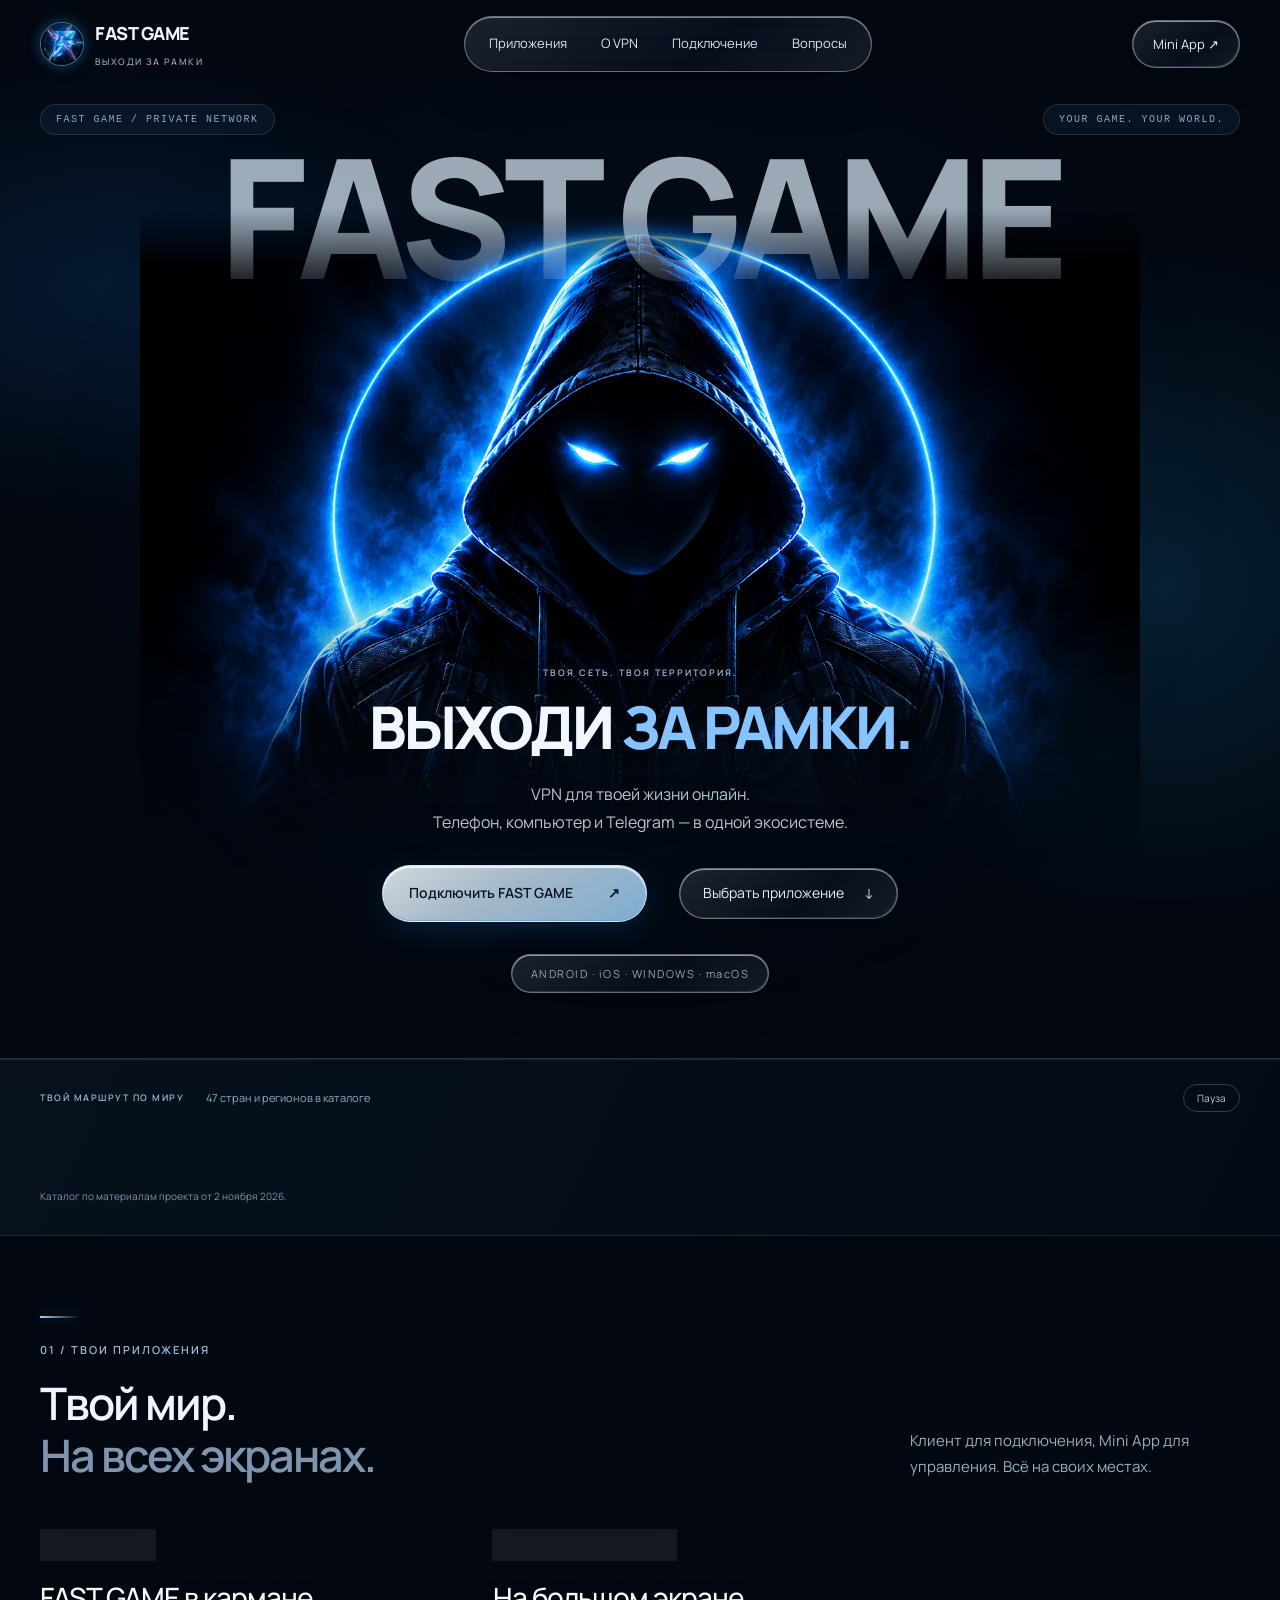
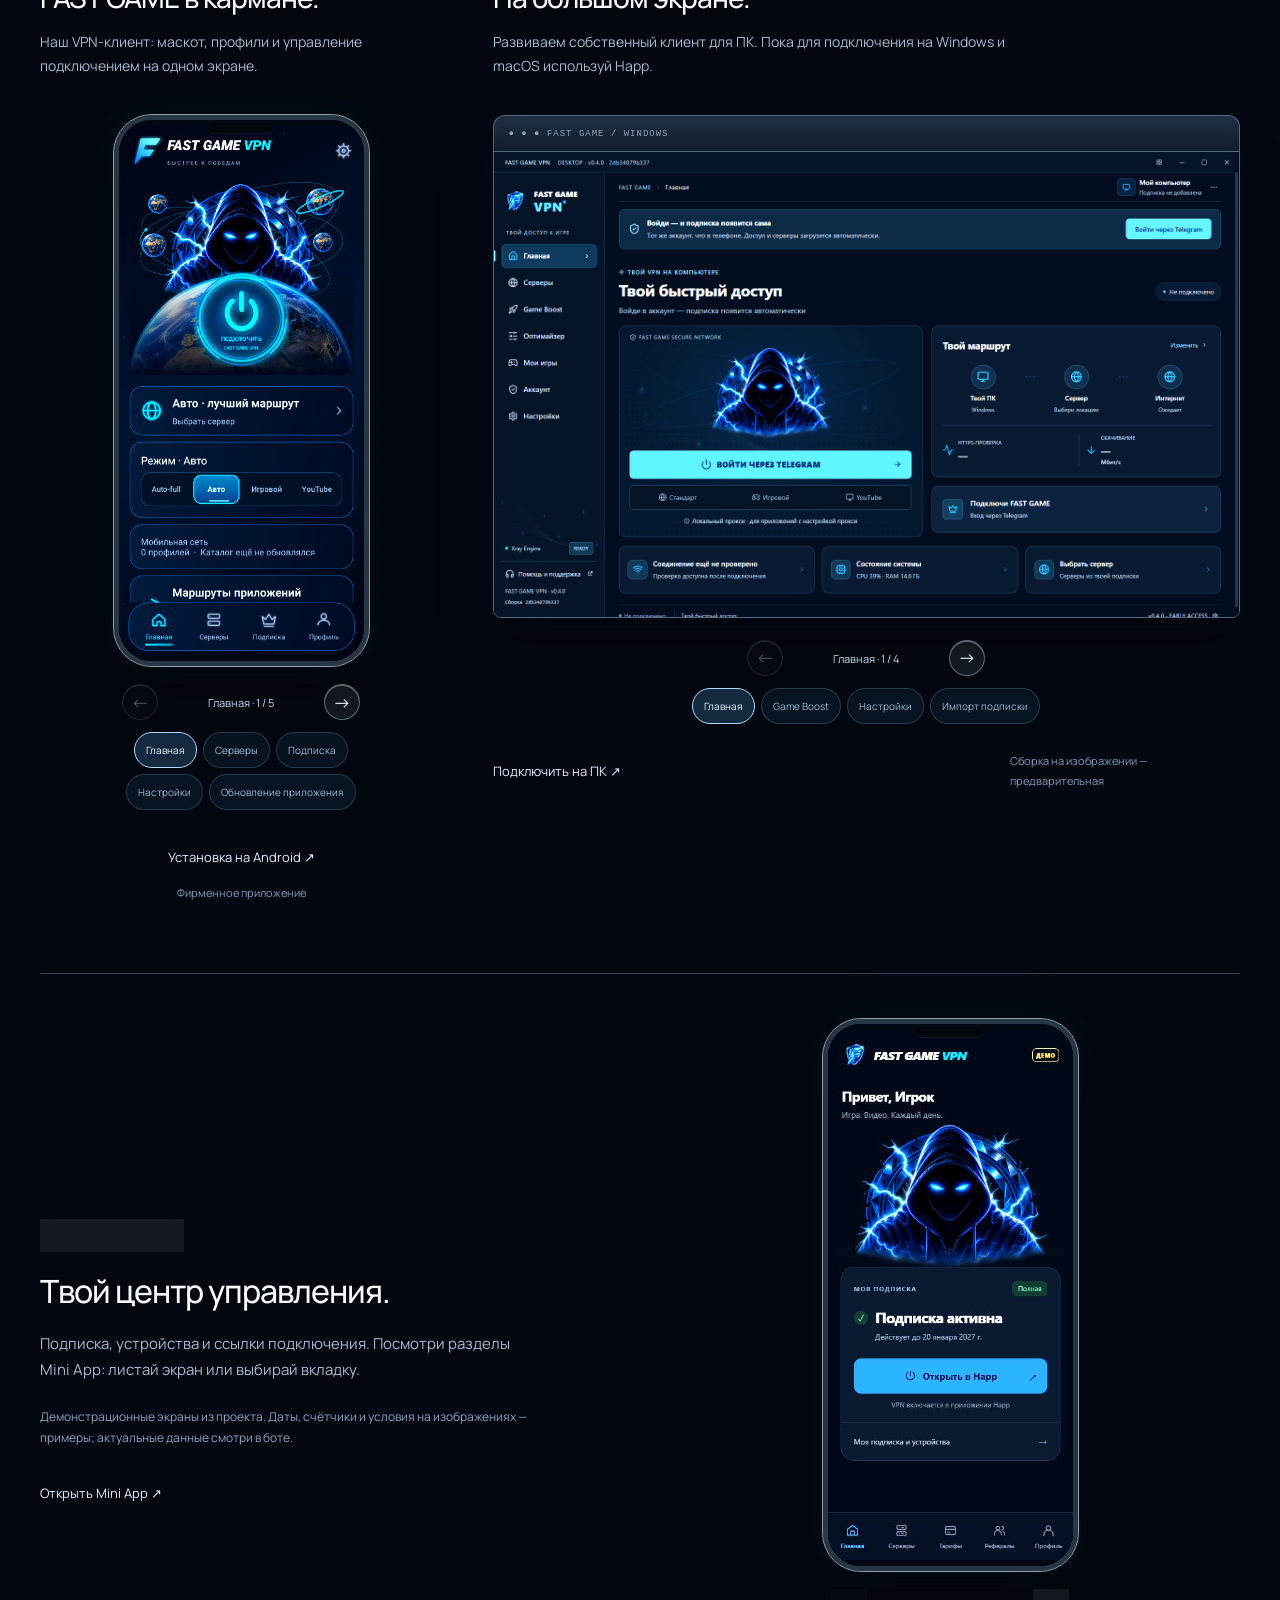
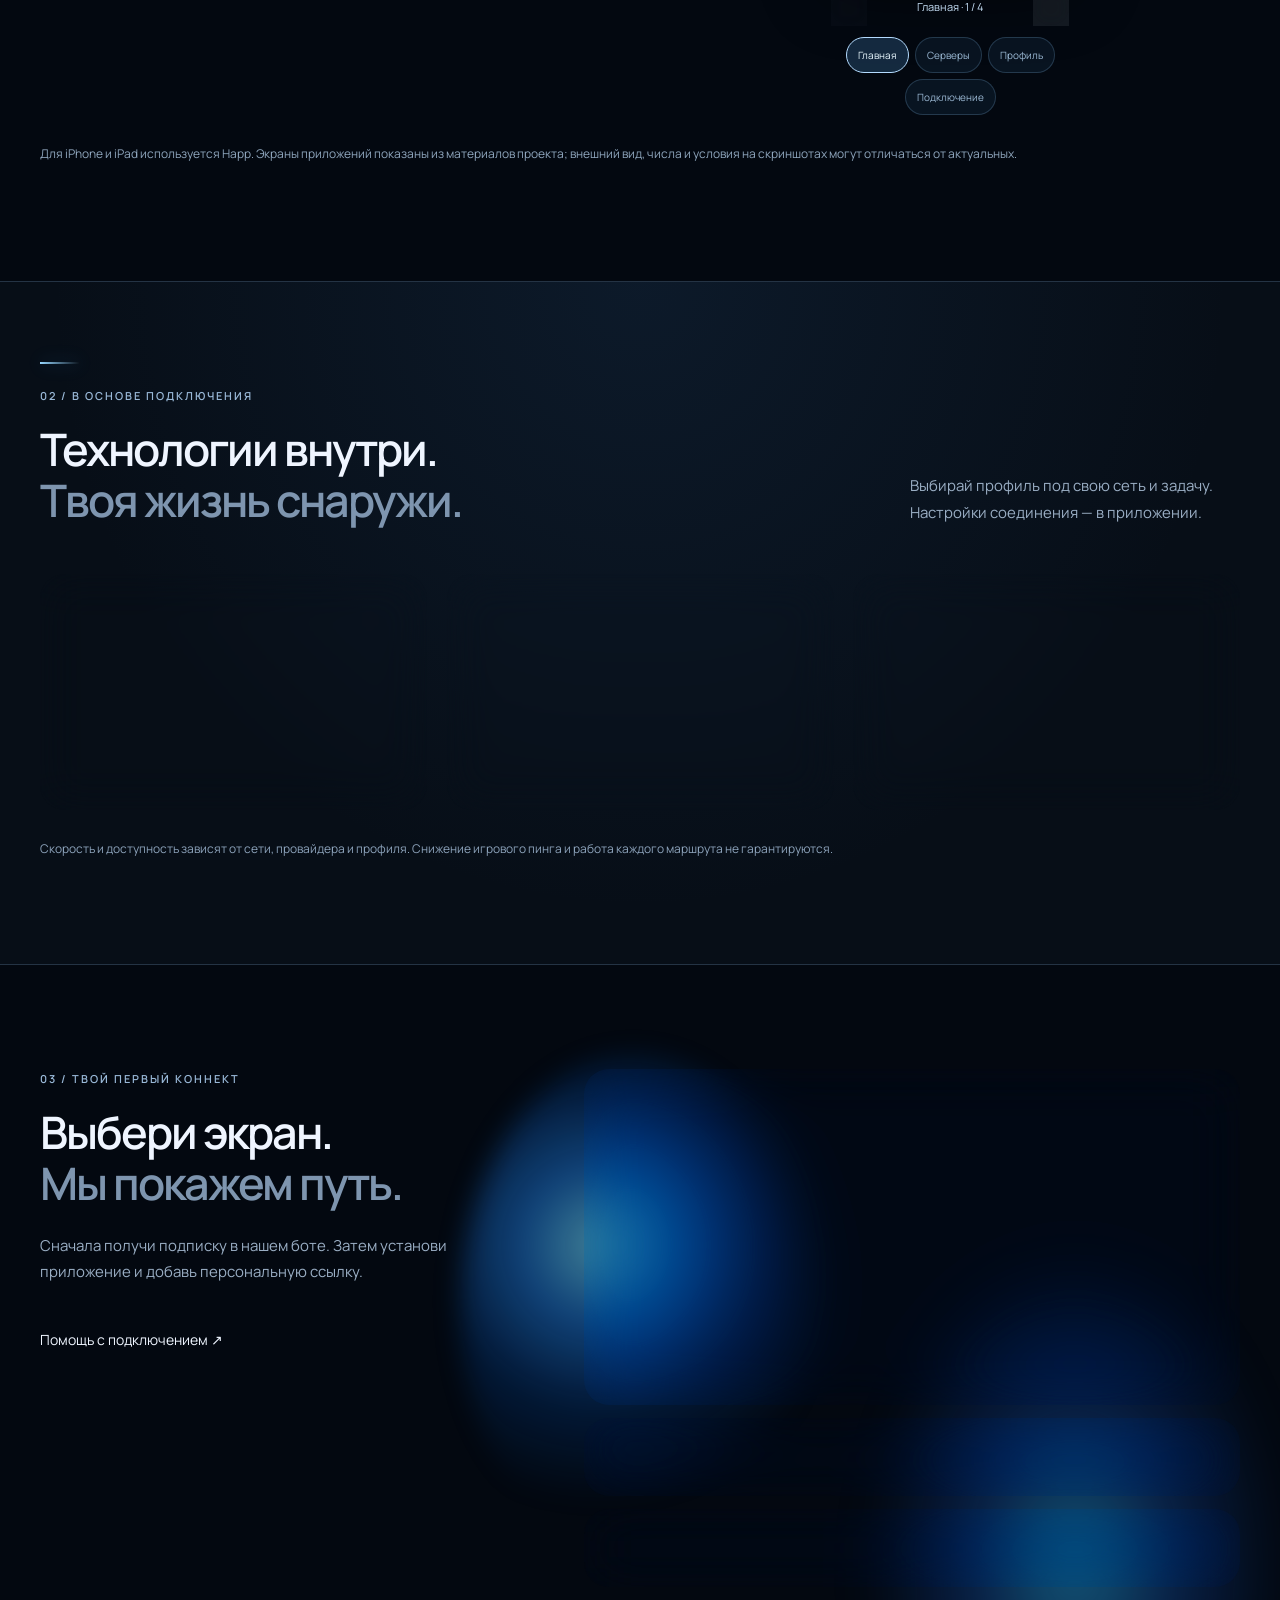
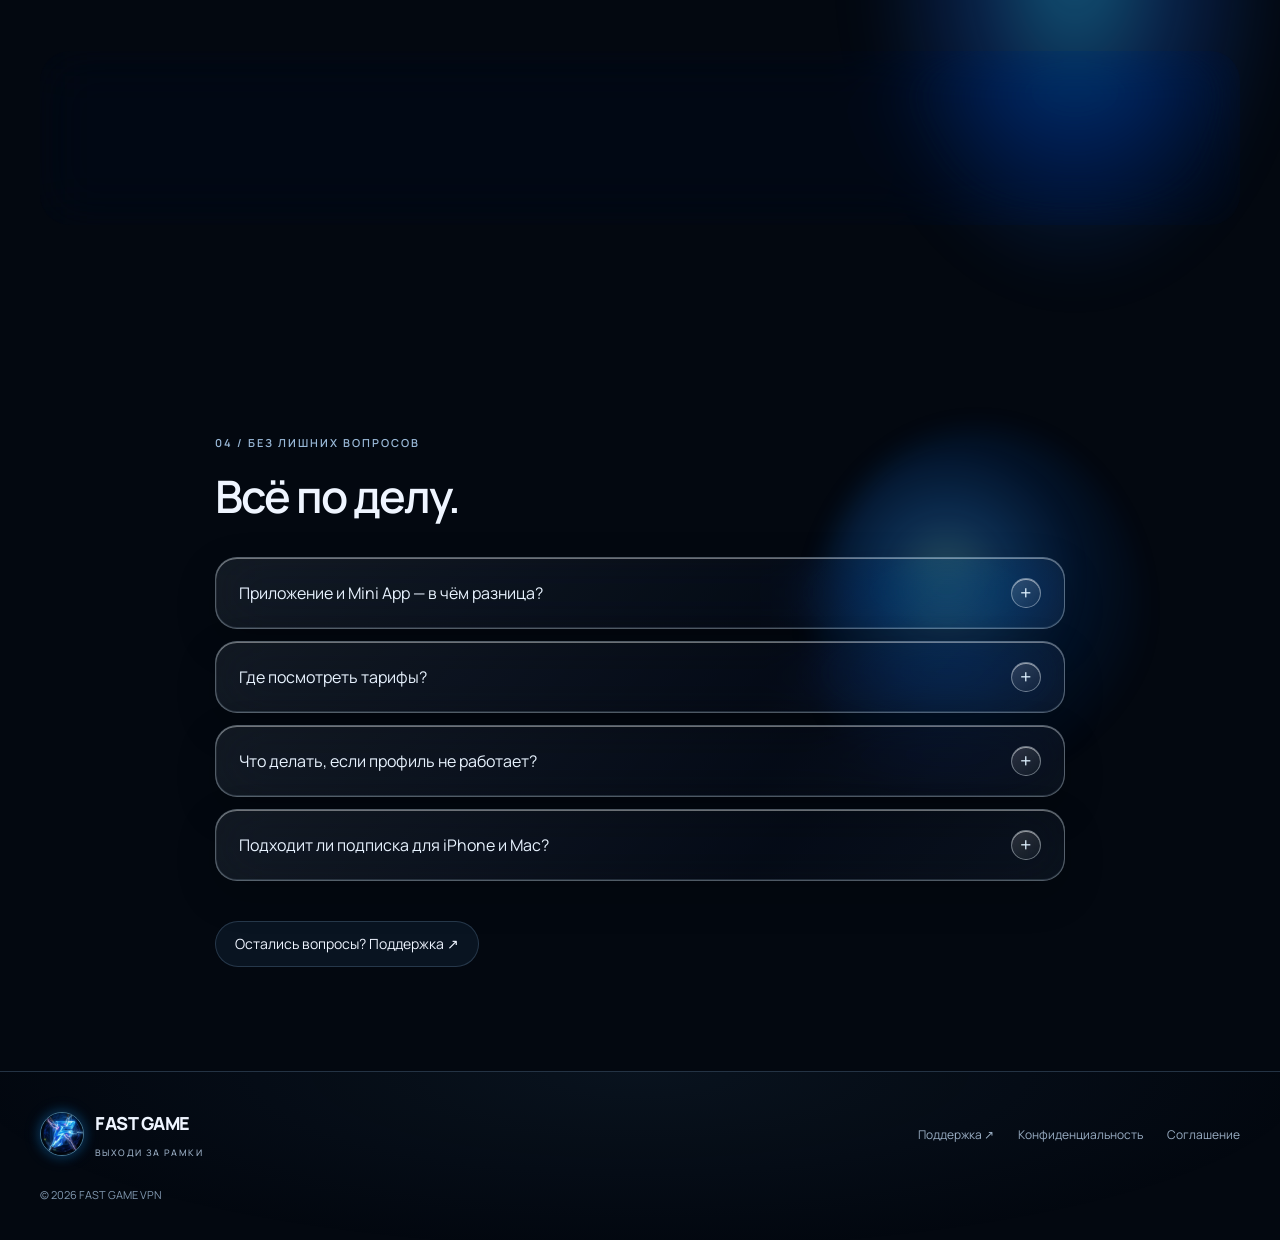
==== commit 83f09d33: "Refine section motion and add mobile navigation" ====
--- a/index.html
+++ b/index.html
@@ -1,9 +1,9 @@
 <!doctype html>
-<html lang="ru"><head><meta charset="utf-8"><meta name="viewport" content="width=device-width,initial-scale=1"><meta name="referrer" content="strict-origin-when-cross-origin"><meta http-equiv="Content-Security-Policy" content="default-src 'self'; script-src 'self'; style-src 'self' 'unsafe-inline'; img-src 'self' data:; font-src 'self'; connect-src 'none'; object-src 'none'; base-uri 'none'; form-action 'none'"><meta name="theme-color" content="#060a12"><title>FAST GAME VPN — Твой интернет. Твои правила.</title><meta name="description" content="FAST GAME VPN: защищённое подключение, приложения для телефона и ПК и Mini App в Telegram. Выбери свой маршрут."><link rel="icon" href="assets/brand.svg" type="image/svg+xml"><link rel="stylesheet" href="editorial.css"><link rel="stylesheet" href="bubbles.css"><link rel="stylesheet" href="liquid-glass.css"><link rel="stylesheet" href="gallery.css"><link rel="stylesheet" href="devices.css"><link rel="stylesheet" href="hero-composition.css"><link rel="stylesheet" href="servers.css"><link rel="stylesheet" href="brand-motion.css"></head>
-<body><a class="skip" href="#main">К содержимому</a><header class="shell header"><a class="brand" href="#main"><img class="glass-f-logo owner-f-logo" src="assets/glass-f-owner.png" width="44" height="44" alt=""><span>FAST GAME<small>ВЫХОДИ ЗА РАМКИ</small></span></a><nav aria-label="Основная навигация"><a href="#apps">Приложения</a><a href="#about">О VPN</a><a href="#install">Подключение</a><a href="#faq">Вопросы</a></nav><a class="outline" href="https://t.me/FAST_GAME_VPN_bot?startapp">Mini App ↗</a></header>
+<html lang="ru"><head><meta charset="utf-8"><meta name="viewport" content="width=device-width,initial-scale=1"><meta name="referrer" content="strict-origin-when-cross-origin"><meta http-equiv="Content-Security-Policy" content="default-src 'self'; script-src 'self'; style-src 'self' 'unsafe-inline'; img-src 'self' data:; font-src 'self'; connect-src 'none'; object-src 'none'; base-uri 'none'; form-action 'none'"><meta name="theme-color" content="#060a12"><title>FAST GAME VPN — Твой интернет. Твои правила.</title><meta name="description" content="FAST GAME VPN: защищённое подключение, приложения для телефона и ПК и Mini App в Telegram. Выбери свой маршрут."><link rel="icon" href="assets/brand.svg" type="image/svg+xml"><link rel="stylesheet" href="editorial.css"><link rel="stylesheet" href="bubbles.css"><link rel="stylesheet" href="liquid-glass.css"><link rel="stylesheet" href="gallery.css"><link rel="stylesheet" href="devices.css"><link rel="stylesheet" href="hero-composition.css"><link rel="stylesheet" href="servers.css"><link rel="stylesheet" href="brand-motion.css"><link rel="stylesheet" href="studio.css"></head>
+<body><a class="skip" href="#main">К содержимому</a><header class="shell header"><a class="brand" href="#main"><img class="glass-f-logo owner-f-logo" src="assets/glass-f-owner.png" width="44" height="44" alt=""><span>FAST GAME<small>ВЫХОДИ ЗА РАМКИ</small></span></a><nav aria-label="Основная навигация"><a href="#apps">Приложения</a><a href="#about">О VPN</a><a href="#install">Подключение</a><a href="#faq">Вопросы</a></nav><a class="outline" href="https://t.me/FAST_GAME_VPN_bot?startapp">Mini App ↗</a></header><details class="mobile-nav"><summary>Разделы сайта <span>+</span></summary><div><a href="#apps">Приложения <small>01</small></a><a href="#about">О VPN <small>02</small></a><a href="#install">Подключение <small>03</small></a><a href="#faq">Вопросы <small>04</small></a></div></details>
 <main id="main" tabindex="-1"><section class="hero"><div class="shell hero-label"><span>FAST GAME / PRIVATE NETWORK</span><span>YOUR GAME. YOUR WORLD.</span></div><div class="hero-word" aria-hidden="true">FAST GAME</div><img class="hero-art" src="assets/hacker-premium.png" width="1536" height="1024" alt="Маскот FAST GAME: хакер в тёмном капюшоне с ледяными синими глазами" fetchpriority="high"><div class="shell hero-copy"><div class="kicker">ТВОЯ СЕТЬ. ТВОЯ ТЕРРИТОРИЯ.</div><h1><span class="headline-lead">ВЫХОДИ</span> <span class="headline-accent">ЗА РАМКИ.</span></h1><p>VPN для твоей жизни онлайн.<br>Телефон, компьютер и Telegram — в одной экосистеме.</p><div class="actions"><a class="button" href="https://t.me/FAST_GAME_VPN_bot?start=website">Подключить FAST GAME <span>↗</span></a><a class="text-link" href="#apps">Выбрать приложение <span>↓</span></a></div><div class="hero-platforms">ANDROID · iOS · WINDOWS · macOS</div></div></section>
 <section class="server-ribbon" aria-labelledby="servers-title"><div class="shell server-ribbon-head"><div><span class="kicker" id="servers-title">ТВОЙ МАРШРУТ ПО МИРУ</span><span class="server-total">47 стран и регионов в каталоге</span></div><button class="ribbon-pause" type="button" aria-pressed="false" hidden>Пауза</button></div><div class="server-window" tabindex="0" aria-label="Лента локаций. Можно прокручивать горизонтально"><div class="server-moving"><ul class="server-list"><li><img src="assets/flags/au.svg" width="20" height="14" alt="" draggable="false"><span>Австралия</span></li><li><img src="assets/flags/at.svg" width="20" height="14" alt="" draggable="false"><span>Австрия</span></li><li><img src="assets/flags/al.svg" width="20" height="14" alt="" draggable="false"><span>Албания</span></li><li><img src="assets/flags/am.svg" width="20" height="14" alt="" draggable="false"><span>Армения</span></li><li><img src="assets/flags/by.svg" width="20" height="14" alt="" draggable="false"><span>Беларусь</span></li><li><img src="assets/flags/bg.svg" width="20" height="14" alt="" draggable="false"><span>Болгария</span></li><li><img src="assets/flags/br.svg" width="20" height="14" alt="" draggable="false"><span>Бразилия</span></li><li><img src="assets/flags/gb.svg" width="20" height="14" alt="" draggable="false"><span>Великобритания</span></li><li><img src="assets/flags/hu.svg" width="20" height="14" alt="" draggable="false"><span>Венгрия</span></li><li><img src="assets/flags/vn.svg" width="20" height="14" alt="" draggable="false"><span>Вьетнам</span></li><li><img src="assets/flags/de.svg" width="20" height="14" alt="" draggable="false"><span>Германия</span></li><li><img src="assets/flags/hk.svg" width="20" height="14" alt="" draggable="false"><span>Гонконг</span></li><li><img src="assets/flags/gr.svg" width="20" height="14" alt="" draggable="false"><span>Греция</span></li><li><img src="assets/flags/dk.svg" width="20" height="14" alt="" draggable="false"><span>Дания</span></li><li><img src="assets/flags/il.svg" width="20" height="14" alt="" draggable="false"><span>Израиль</span></li><li><img src="assets/flags/in.svg" width="20" height="14" alt="" draggable="false"><span>Индия</span></li><li><img src="assets/flags/id.svg" width="20" height="14" alt="" draggable="false"><span>Индонезия</span></li><li><img src="assets/flags/ir.svg" width="20" height="14" alt="" draggable="false"><span>Иран</span></li><li><img src="assets/flags/es.svg" width="20" height="14" alt="" draggable="false"><span>Испания</span></li><li><img src="assets/flags/it.svg" width="20" height="14" alt="" draggable="false"><span>Италия</span></li><li><img src="assets/flags/kz.svg" width="20" height="14" alt="" draggable="false"><span>Казахстан</span></li><li><img src="assets/flags/ca.svg" width="20" height="14" alt="" draggable="false"><span>Канада</span></li><li><img src="assets/flags/lv.svg" width="20" height="14" alt="" draggable="false"><span>Латвия</span></li><li><img src="assets/flags/mx.svg" width="20" height="14" alt="" draggable="false"><span>Мексика</span></li><li><img src="assets/flags/nl.svg" width="20" height="14" alt="" draggable="false"><span>Нидерланды</span></li><li><img src="assets/flags/no.svg" width="20" height="14" alt="" draggable="false"><span>Норвегия</span></li><li><img src="assets/flags/pe.svg" width="20" height="14" alt="" draggable="false"><span>Перу</span></li><li><img src="assets/flags/pl.svg" width="20" height="14" alt="" draggable="false"><span>Польша</span></li><li><img src="assets/flags/pt.svg" width="20" height="14" alt="" draggable="false"><span>Португалия</span></li><li><img src="assets/flags/ru.svg" width="20" height="14" alt="" draggable="false"><span>Россия</span></li><li><img src="assets/flags/ro.svg" width="20" height="14" alt="" draggable="false"><span>Румыния</span></li><li><img src="assets/flags/sg.svg" width="20" height="14" alt="" draggable="false"><span>Сингапур</span></li><li><img src="assets/flags/us.svg" width="20" height="14" alt="" draggable="false"><span>США</span></li><li><img src="assets/flags/th.svg" width="20" height="14" alt="" draggable="false"><span>Таиланд</span></li><li><img src="assets/flags/tw.svg" width="20" height="14" alt="" draggable="false"><span>Тайвань</span></li><li><img src="assets/flags/tr.svg" width="20" height="14" alt="" draggable="false"><span>Турция</span></li><li><img src="assets/flags/ph.svg" width="20" height="14" alt="" draggable="false"><span>Филиппины</span></li><li><img src="assets/flags/fi.svg" width="20" height="14" alt="" draggable="false"><span>Финляндия</span></li><li><img src="assets/flags/fr.svg" width="20" height="14" alt="" draggable="false"><span>Франция</span></li><li><img src="assets/flags/cz.svg" width="20" height="14" alt="" draggable="false"><span>Чехия</span></li><li><img src="assets/flags/cl.svg" width="20" height="14" alt="" draggable="false"><span>Чили</span></li><li><img src="assets/flags/ch.svg" width="20" height="14" alt="" draggable="false"><span>Швейцария</span></li><li><img src="assets/flags/se.svg" width="20" height="14" alt="" draggable="false"><span>Швеция</span></li><li><img src="assets/flags/ee.svg" width="20" height="14" alt="" draggable="false"><span>Эстония</span></li><li><img src="assets/flags/za.svg" width="20" height="14" alt="" draggable="false"><span>ЮАР</span></li><li><img src="assets/flags/kr.svg" width="20" height="14" alt="" draggable="false"><span>Южная Корея</span></li><li><img src="assets/flags/jp.svg" width="20" height="14" alt="" draggable="false"><span>Япония</span></li></ul><ul class="server-list server-copy" aria-hidden="true"><li><img src="assets/flags/au.svg" width="20" height="14" alt="" draggable="false"><span>Австралия</span></li><li><img src="assets/flags/at.svg" width="20" height="14" alt="" draggable="false"><span>Австрия</span></li><li><img src="assets/flags/al.svg" width="20" height="14" alt="" draggable="false"><span>Албания</span></li><li><img src="assets/flags/am.svg" width="20" height="14" alt="" draggable="false"><span>Армения</span></li><li><img src="assets/flags/by.svg" width="20" height="14" alt="" draggable="false"><span>Беларусь</span></li><li><img src="assets/flags/bg.svg" width="20" height="14" alt="" draggable="false"><span>Болгария</span></li><li><img src="assets/flags/br.svg" width="20" height="14" alt="" draggable="false"><span>Бразилия</span></li><li><img src="assets/flags/gb.svg" width="20" height="14" alt="" draggable="false"><span>Великобритания</span></li><li><img src="assets/flags/hu.svg" width="20" height="14" alt="" draggable="false"><span>Венгрия</span></li><li><img src="assets/flags/vn.svg" width="20" height="14" alt="" draggable="false"><span>Вьетнам</span></li><li><img src="assets/flags/de.svg" width="20" height="14" alt="" draggable="false"><span>Германия</span></li><li><img src="assets/flags/hk.svg" width="20" height="14" alt="" draggable="false"><span>Гонконг</span></li><li><img src="assets/flags/gr.svg" width="20" height="14" alt="" draggable="false"><span>Греция</span></li><li><img src="assets/flags/dk.svg" width="20" height="14" alt="" draggable="false"><span>Дания</span></li><li><img src="assets/flags/il.svg" width="20" height="14" alt="" draggable="false"><span>Израиль</span></li><li><img src="assets/flags/in.svg" width="20" height="14" alt="" draggable="false"><span>Индия</span></li><li><img src="assets/flags/id.svg" width="20" height="14" alt="" draggable="false"><span>Индонезия</span></li><li><img src="assets/flags/ir.svg" width="20" height="14" alt="" draggable="false"><span>Иран</span></li><li><img src="assets/flags/es.svg" width="20" height="14" alt="" draggable="false"><span>Испания</span></li><li><img src="assets/flags/it.svg" width="20" height="14" alt="" draggable="false"><span>Италия</span></li><li><img src="assets/flags/kz.svg" width="20" height="14" alt="" draggable="false"><span>Казахстан</span></li><li><img src="assets/flags/ca.svg" width="20" height="14" alt="" draggable="false"><span>Канада</span></li><li><img src="assets/flags/lv.svg" width="20" height="14" alt="" draggable="false"><span>Латвия</span></li><li><img src="assets/flags/mx.svg" width="20" height="14" alt="" draggable="false"><span>Мексика</span></li><li><img src="assets/flags/nl.svg" width="20" height="14" alt="" draggable="false"><span>Нидерланды</span></li><li><img src="assets/flags/no.svg" width="20" height="14" alt="" draggable="false"><span>Норвегия</span></li><li><img src="assets/flags/pe.svg" width="20" height="14" alt="" draggable="false"><span>Перу</span></li><li><img src="assets/flags/pl.svg" width="20" height="14" alt="" draggable="false"><span>Польша</span></li><li><img src="assets/flags/pt.svg" width="20" height="14" alt="" draggable="false"><span>Португалия</span></li><li><img src="assets/flags/ru.svg" width="20" height="14" alt="" draggable="false"><span>Россия</span></li><li><img src="assets/flags/ro.svg" width="20" height="14" alt="" draggable="false"><span>Румыния</span></li><li><img src="assets/flags/sg.svg" width="20" height="14" alt="" draggable="false"><span>Сингапур</span></li><li><img src="assets/flags/us.svg" width="20" height="14" alt="" draggable="false"><span>США</span></li><li><img src="assets/flags/th.svg" width="20" height="14" alt="" draggable="false"><span>Таиланд</span></li><li><img src="assets/flags/tw.svg" width="20" height="14" alt="" draggable="false"><span>Тайвань</span></li><li><img src="assets/flags/tr.svg" width="20" height="14" alt="" draggable="false"><span>Турция</span></li><li><img src="assets/flags/ph.svg" width="20" height="14" alt="" draggable="false"><span>Филиппины</span></li><li><img src="assets/flags/fi.svg" width="20" height="14" alt="" draggable="false"><span>Финляндия</span></li><li><img src="assets/flags/fr.svg" width="20" height="14" alt="" draggable="false"><span>Франция</span></li><li><img src="assets/flags/cz.svg" width="20" height="14" alt="" draggable="false"><span>Чехия</span></li><li><img src="assets/flags/cl.svg" width="20" height="14" alt="" draggable="false"><span>Чили</span></li><li><img src="assets/flags/ch.svg" width="20" height="14" alt="" draggable="false"><span>Швейцария</span></li><li><img src="assets/flags/se.svg" width="20" height="14" alt="" draggable="false"><span>Швеция</span></li><li><img src="assets/flags/ee.svg" width="20" height="14" alt="" draggable="false"><span>Эстония</span></li><li><img src="assets/flags/za.svg" width="20" height="14" alt="" draggable="false"><span>ЮАР</span></li><li><img src="assets/flags/kr.svg" width="20" height="14" alt="" draggable="false"><span>Южная Корея</span></li><li><img src="assets/flags/jp.svg" width="20" height="14" alt="" draggable="false"><span>Япония</span></li></ul></div></div><p class="shell server-ribbon-note">Каталог по материалам проекта от 2 ноября 2026.</p></section><section class="shell section" id="apps"><div class="section-heading"><div><div class="kicker">01 / ТВОИ ПРИЛОЖЕНИЯ</div><h2>Твой мир.<br><span>На всех экранах.</span></h2></div><p>Клиент для подключения, Mini App для управления. Всё на своих местах.</p></div><div class="app-layout glass-scene"><div class="glass-scenery" aria-hidden="true"><i></i><i></i><i></i></div><article class="app-card android-card"><span class="badge">ANDROID / БЕТА</span><h3>FAST GAME в кармане.</h3><p>Наш VPN-клиент: маскот, профили и управление подключением на одном экране.</p><div class="app-gallery phone-gallery" aria-label="Экраны Android-приложения"><div class="gallery-track screen" tabindex="0"><figure><img src="assets/android-screen.png" width="780" height="1688" loading="lazy" alt="Главный экран Android-приложения FAST GAME VPN"><figcaption>Главная</figcaption></figure><figure><img src="assets/android-servers.png" width="780" height="1688" loading="lazy" alt="Серверы"><figcaption>Серверы</figcaption></figure><figure><img src="assets/android-subscription.png" width="780" height="1688" loading="lazy" alt="Подписка"><figcaption>Подписка</figcaption></figure><figure><img src="assets/android-settings.png" width="780" height="1688" loading="lazy" alt="Настройки"><figcaption>Настройки</figcaption></figure><figure><img src="assets/android-update.png" loading="lazy" alt="Окно обновления Android-приложения FAST GAME VPN"><figcaption>Обновление приложения</figcaption></figure></div><div class="gallery-controls"><button class="gallery-prev" aria-label="Предыдущий экран Android">←</button><span class="gallery-caption" aria-live="polite">Главная · 1 / 5</span><button class="gallery-next" aria-label="Следующий экран Android">→</button></div></div><div class="card-footer"><a class="text-link" href="#android">Установка на Android ↗</a><small>Фирменное приложение</small></div></article><article class="app-card"><span class="badge">WINDOWS / РАННЯЯ СБОРКА</span><h3>На большом экране.</h3><p>Развиваем собственный клиент для ПК. Пока для подключения на Windows и macOS используй Happ.</p><div class="app-gallery desktop-gallery" aria-label="Экраны Windows-приложения"><div class="gallery-track pc-screen" tabindex="0"><figure><img src="assets/desktop-home.png" width="1586" height="992" loading="lazy" alt="Главный экран Windows-приложения"><figcaption>Главная</figcaption></figure><figure><img src="assets/desktop-boost.png" width="1586" height="992" loading="lazy" alt="Экран Game Boost"><figcaption>Game Boost</figcaption></figure><figure><img src="assets/desktop-settings.png" width="1586" height="992" loading="lazy" alt="Настройки Windows-приложения"><figcaption>Настройки</figcaption></figure><figure><img src="assets/desktop-import.png" width="1586" height="992" loading="lazy" alt="Импорт подписки"><figcaption>Импорт подписки</figcaption></figure></div><div class="gallery-controls"><button class="gallery-prev" aria-label="Предыдущий экран Windows">←</button><span class="gallery-caption" aria-live="polite">Главная · 1 / 4</span><button class="gallery-next" aria-label="Следующий экран Windows">→</button></div></div><div class="card-footer"><a class="text-link" href="#computer">Подключить на ПК ↗</a><small>Сборка на изображении — предварительная</small></div></article><article class="app-card telegram-card miniapp-showcase"><div class="miniapp-copy"><span class="badge">TELEGRAM / MINI APP</span><h3>Твой центр управления.</h3><p>Подписка, устройства и ссылки подключения. Посмотри разделы Mini App: листай экран или выбирай вкладку.</p><p class="miniapp-disclaimer">Демонстрационные экраны из проекта. Даты, счётчики и условия на изображениях — примеры; актуальные данные смотри в боте.</p><div class="card-footer"><a class="text-link" href="https://t.me/FAST_GAME_VPN_bot?startapp">Открыть Mini App ↗</a></div></div><div class="app-gallery phone-gallery miniapp-gallery" aria-label="Экраны Mini App"><div class="gallery-track screen" tabindex="0"><figure><img src="assets/miniapp-screen.png" width="390" height="844" loading="lazy" alt="Главная"><figcaption>Главная</figcaption></figure><figure><img src="assets/miniapp-servers.png" width="390" height="844" loading="lazy" alt="Серверы"><figcaption>Серверы</figcaption></figure><figure><img src="assets/miniapp-profile.png" width="390" height="844" loading="lazy" alt="Профиль"><figcaption>Профиль</figcaption></figure><figure><img src="assets/miniapp-connection.png" width="390" height="844" loading="lazy" alt="Подключение"><figcaption>Подключение</figcaption></figure></div><div class="gallery-controls"><button class="gallery-prev" aria-label="Предыдущий экран Mini App">←</button><span class="gallery-caption" aria-live="polite">Главная · 1 / 4</span><button class="gallery-next" aria-label="Следующий экран Mini App">→</button></div></div></article></div><p class="app-note">Для iPhone и iPad используется Happ. Экраны приложений показаны из материалов проекта; внешний вид, числа и условия на скриншотах могут отличаться от актуальных.</p></section>
 <section class="benefits" id="about"><div class="shell section"><div class="section-heading"><div><div class="kicker">02 / В ОСНОВЕ ПОДКЛЮЧЕНИЯ</div><h2>Технологии внутри.<br><span>Твоя жизнь снаружи.</span></h2></div><p>Выбирай профиль под свою сеть и задачу. Настройки соединения — в приложении.</p></div><div class="benefit-grid"><article><b>01 / МАРШРУТ</b><h3>Авто или вручную.</h3><p>Начни с Auto или выбери отдельный профиль из подписки. Обновляй список, чтобы получать изменения маршрутов.</p></article><article><b>02 / ШИФРОВАНИЕ</b><h3>Защищённое соединение.</h3><p>В профилях используются современные алгоритмы шифрования и проверка сертификатов для TLS-подключений.</p></article><article><b>03 / УПРАВЛЕНИЕ</b><h3>Доступ рядом.</h3><p>Получай ссылку подписки и управляй доступом в Telegram. Подключай её в подходящем клиенте на своём устройстве.</p></article></div><p class="note">Скорость и доступность зависят от сети, провайдера и профиля. Снижение игрового пинга и работа каждого маршрута не гарантируются.</p></div></section>
 <section class="shell section" id="install"><div class="install-layout"><div class="install-intro"><div class="kicker">03 / ТВОЙ ПЕРВЫЙ КОННЕКТ</div><h2>Выбери экран.<br><span>Мы покажем путь.</span></h2><p>Сначала получи подписку в нашем боте. Затем установи приложение и добавь персональную ссылку.</p><a class="text-link" href="https://t.me/Fast_Game_sup">Помощь с подключением ↗</a></div><div class="install-options"><details id="android" open><summary>Android — FAST GAME VPN <span>+</span></summary><div class="install-content"><p>Фирменный Android-клиент находится в бета-версии. Актуальная сборка и инструкция доступны в боте.</p><ol><li>Открой раздел приложений в боте и установи Android-сборку.</li><li>Скопируй свою ссылку подписки и добавь её в приложение.</li><li>Обнови профили, выбери маршрут и разреши VPN-подключение.</li></ol><a class="button" href="https://t.me/FAST_GAME_VPN_bot?start=website">Получить приложение <span>↗</span></a></div></details><details id="iphone"><summary>iPhone / iPad — Happ <span>+</span></summary><div class="install-content"><p>Happ — отдельный совместимый клиент. Подписка остаётся в FAST GAME VPN.</p><ol><li>Установи Happ для iPhone или iPad с официального каталога.</li><li>Получи персональную ссылку FAST GAME VPN в боте.</li><li>Добавь её в Happ, обнови профили и разреши подключение.</li></ol><a class="button" href="https://www.happ.su/main">Открыть каталог Happ <span>↗</span></a></div></details><details id="computer"><summary>Windows / macOS — Happ <span>+</span></summary><div class="install-content"><p>Для подключения на компьютере используй Happ. Установщик ранней фирменной Windows-сборки здесь не публикуется.</p><ol><li>Выбери Happ для Windows или macOS в официальном каталоге.</li><li>Скопируй ссылку подписки из бота FAST GAME VPN.</li><li>Импортируй ссылку, обнови профили и включи подключение.</li></ol><a class="button" href="https://www.happ.su/main">Выбрать Happ для ПК <span>↗</span></a></div></details></div></div><div class="contact-strip"><div><img class="qr" src="assets/connect-qr.svg" width="108" height="108" loading="lazy" alt="QR-код для открытия бота FAST GAME VPN в Telegram"><div><h3>Продолжим в Telegram.</h3><p>Сканируй QR-код телефоном<br>или открой бота на этом устройстве.</p></div></div><a class="button" href="https://t.me/FAST_GAME_VPN_bot?start=website">Открыть бота <span>↗</span></a></div></section>
 <section class="shell section faq" id="faq"><div class="kicker">04 / БЕЗ ЛИШНИХ ВОПРОСОВ</div><h2>Всё по делу.</h2><details><summary>Приложение и Mini App — в чём разница? <span>+</span></summary><p>Приложение устанавливается на устройство и включает VPN. Mini App открывается в Telegram и помогает управлять подпиской, устройствами и ссылками.</p></details><details><summary>Где посмотреть тарифы? <span>+</span></summary><p>Актуальные условия, стоимость и продление доступны в Telegram-боте FAST GAME VPN.</p></details><details><summary>Что делать, если профиль не работает? <span>+</span></summary><p>Проверь интернет без VPN, обнови подписку и попробуй другой профиль Auto. Если проблема остаётся, напиши в поддержку устройство, приложение, сеть и название профиля. Персональную ссылку и ключи не публикуй.</p></details><details><summary>Подходит ли подписка для iPhone и Mac? <span>+</span></summary><p>Да, подключение выполняется через совместимый клиент Happ. Выбери свою платформу в официальном каталоге, затем добавь ссылку подписки FAST GAME VPN.</p></details><a class="text-link" href="https://t.me/Fast_Game_sup">Остались вопросы? Поддержка ↗</a></section></main>
-<footer class="footer"><div class="shell"><div class="footer-row"><a class="brand" href="#main"><img class="glass-f-logo owner-f-logo" src="assets/glass-f-owner.png" width="44" height="44" alt=""><span>FAST GAME<small>ВЫХОДИ ЗА РАМКИ</small></span></a><div class="footer-links"><a href="https://t.me/Fast_Game_sup">Поддержка ↗</a><a href="https://telegra.ph/Politika-konfidencialnosti-10-16-83">Конфиденциальность</a><a href="https://telegra.ph/Polzovatelskoe-soglashenie-10-16-66">Соглашение</a></div></div><div class="copyright">© 2026 FAST GAME VPN</div></div></footer><script defer src="editorial.js"></script><script defer src="gallery.js"></script><script defer src="servers.js"></script></body></html>+<footer class="footer"><div class="shell"><div class="footer-row"><a class="brand" href="#main"><img class="glass-f-logo owner-f-logo" src="assets/glass-f-owner.png" width="44" height="44" alt=""><span>FAST GAME<small>ВЫХОДИ ЗА РАМКИ</small></span></a><div class="footer-links"><a href="https://t.me/Fast_Game_sup">Поддержка ↗</a><a href="https://telegra.ph/Politika-konfidencialnosti-10-16-83">Конфиденциальность</a><a href="https://telegra.ph/Polzovatelskoe-soglashenie-10-16-66">Соглашение</a></div></div><div class="copyright">© 2026 FAST GAME VPN</div></div></footer><script defer src="editorial.js"></script><script defer src="gallery.js"></script><script defer src="servers.js"></script><script defer src="studio.js"></script></body></html>
--- a/studio.css
+++ b/studio.css
@@ -0,0 +1,4 @@
+/* Original FAST GAME treatment informed by studio-site motion principles. */
+.section-heading{position:relative}.section-heading:before{content:'';position:absolute;top:-24px;left:0;width:40px;height:2px;background:linear-gradient(90deg,#96d6ff,transparent);box-shadow:0 0 18px #47b2ff50}.section{scroll-margin-top:24px}.benefit-grid article{position:relative;overflow:hidden;isolation:isolate;transition:border-color .35s,transform .35s}.benefit-grid article:before{content:'';position:absolute;inset:0;z-index:-1;background:radial-gradient(250px circle at var(--light-x,50%) var(--light-y,0%),#78cbff28,transparent 70%);opacity:.4;transition:opacity .35s}.benefit-grid article:hover{border-color:#b9e3ff80;transform:translateY(-4px)}.benefit-grid article:hover:before{opacity:1}.benefit-grid b{font-size:10px;letter-spacing:1.5px}.benefits{background:radial-gradient(ellipse at 50% 0%,#244d7b30,transparent 65%),#070e17}.section-heading h2{max-width:650px}.header nav{box-shadow:inset 0 1px 0 #fff7,0 12px 50px #0005}.header nav a{position:relative}.header nav a[aria-current=true]{background:#c4e8ff1c;color:#ecf8ff}.studio-enter{animation:studio-enter .65s cubic-bezier(.2,.7,.3,1) both}@keyframes studio-enter{from{transform:translateY(16px)}to{transform:none}}.pc-screen,.phone-gallery .screen{transition:box-shadow .4s,border-color .4s}.app-gallery:hover .pc-screen,.app-gallery:focus-within .pc-screen{border-color:#9ddcff;box-shadow:0 15px 70px #1671bc25}.phone-gallery:hover .screen{box-shadow:0 0 0 3px #060b12,0 30px 65px #0008,0 0 35px #218dda30}.contact-strip{position:relative;isolation:isolate;overflow:hidden}.contact-strip:before{content:'';position:absolute;z-index:-1;left:25%;right:-10%;top:-100%;height:260%;background:radial-gradient(ellipse,#60aef820,transparent 65%);pointer-events:none;animation:contact-light 12s ease-in-out infinite alternate}@keyframes contact-light{to{transform:translateX(-25%)}}.footer{background:radial-gradient(ellipse at 50% 0%,#365c8020,transparent 75%)}.mobile-nav{display:none}.studio-scroll-label{display:block;color:#849db8;font:9px monospace;letter-spacing:1.5px;margin-top:24px}
+@media(max-width:700px){.section-heading:before{top:-16px;width:30px}.mobile-nav{display:block;margin-inline:auto;width:calc(100% - 36px);position:relative;z-index:5;margin-bottom:10px}.mobile-nav>summary{padding:10px 16px;min-height:42px;border:1px solid #b1dcff40;border-radius:99px;background:#1b344b55;font-size:12px;backdrop-filter:blur(18px);-webkit-backdrop-filter:blur(18px)}.mobile-nav>summary span{font-size:15px}.mobile-nav>div{position:absolute;top:54px;left:0;right:0;background:#0b1929f5;border:1px solid #54749566;border-radius:20px;padding:10px 18px;box-shadow:0 20px 40px #0008;backdrop-filter:blur(20px);-webkit-backdrop-filter:blur(20px)}.mobile-nav a{display:flex;justify-content:space-between;font-size:14px;padding:13px 0;border-bottom:1px solid #46607840}.mobile-nav a:last-child{border:0}.mobile-nav a>small{font-size:10px;color:#7da4c8}.benefit-grid article:hover{transform:none}.studio-scroll-label{font-size:8px;letter-spacing:1px}.studio-enter{animation-duration:.4s}}
+@media(prefers-reduced-motion:reduce){.studio-enter,.contact-strip:before{animation:none}.benefit-grid article,.pc-screen,.phone-gallery .screen{transition:none}.benefit-grid article:hover{transform:none}}
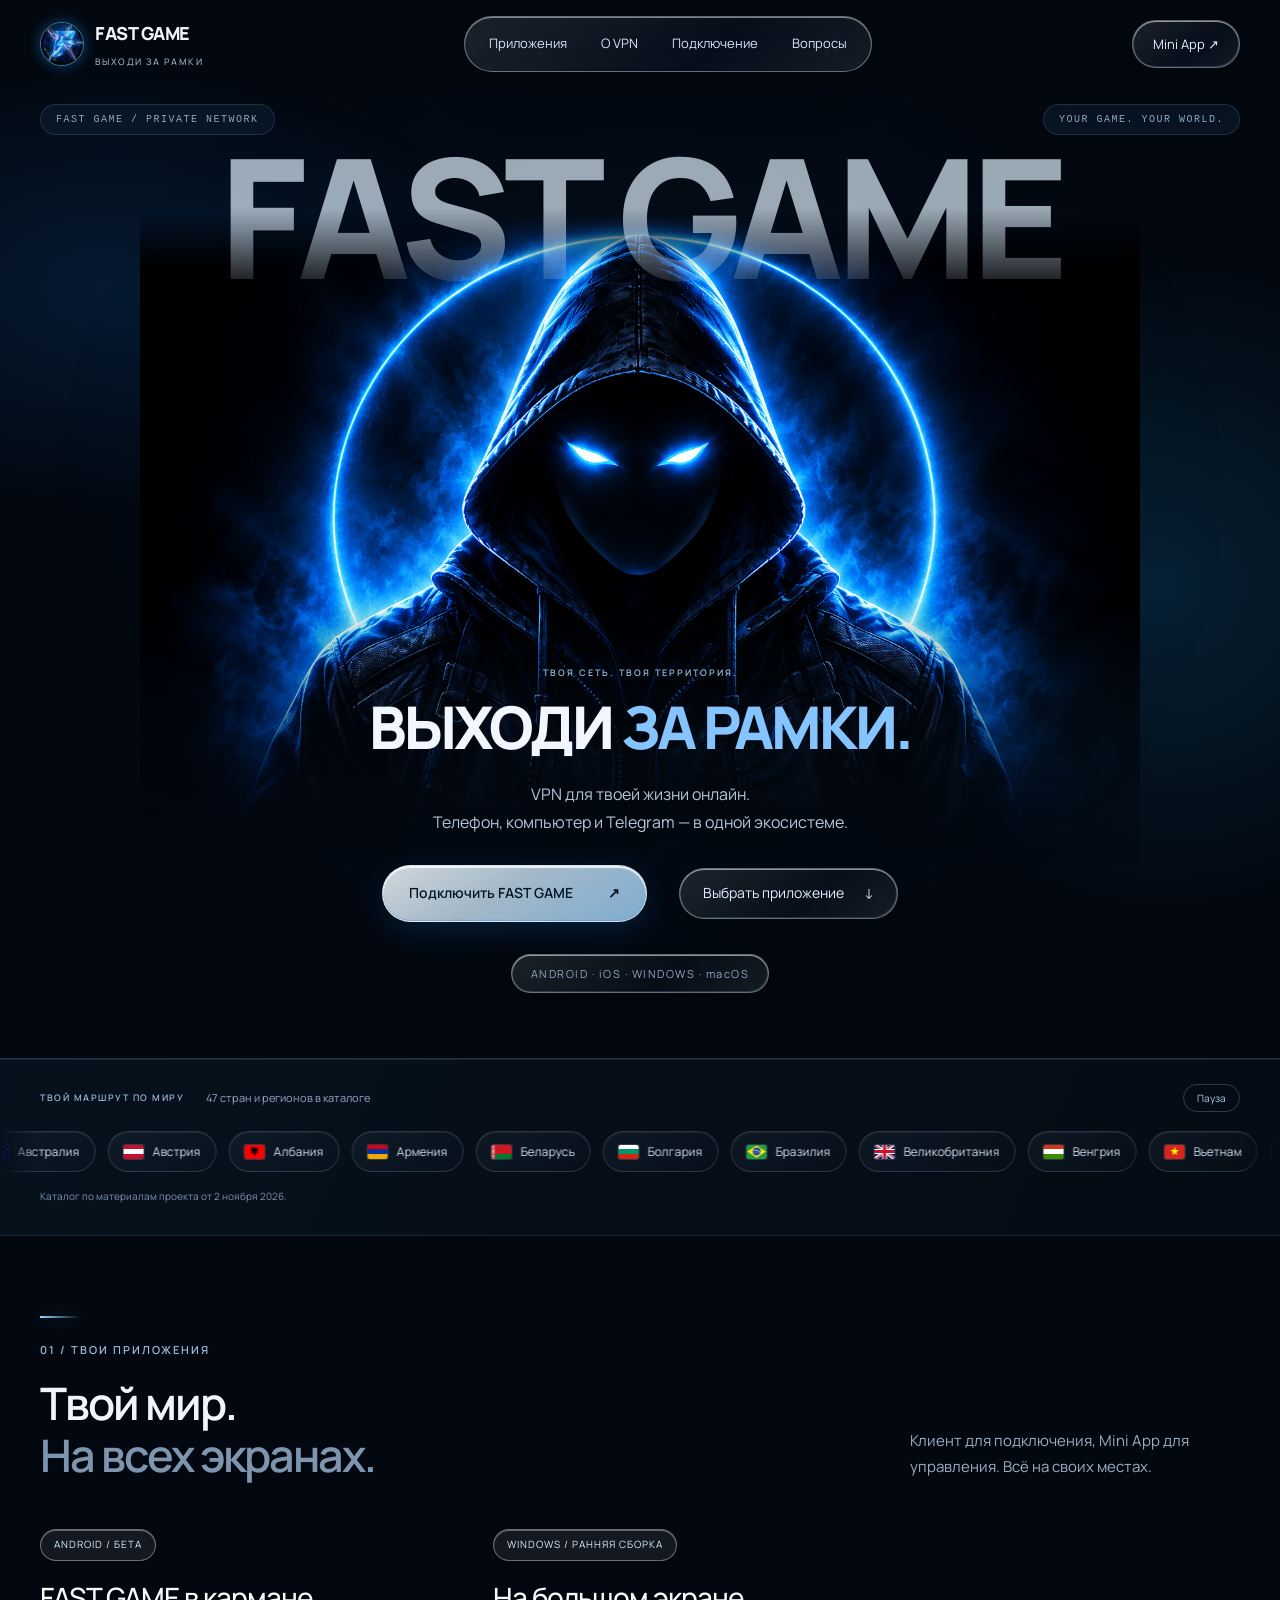
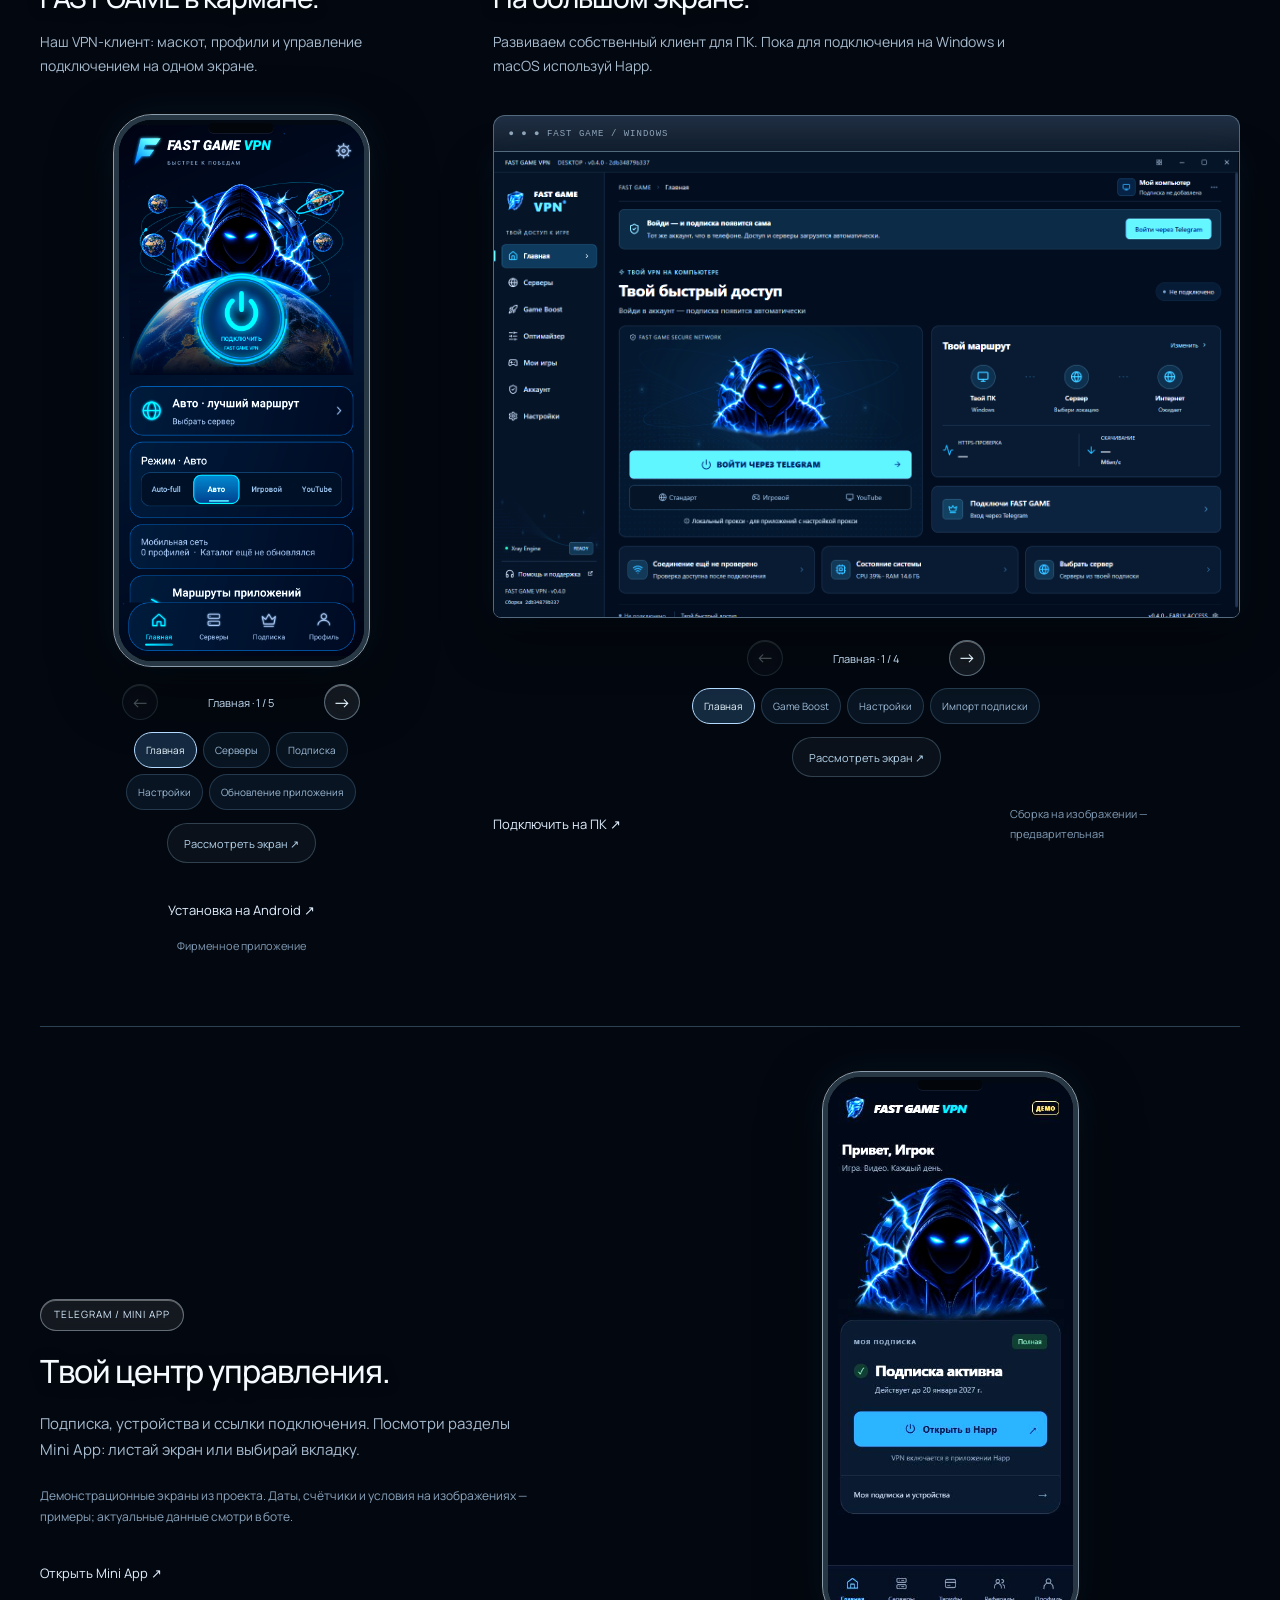
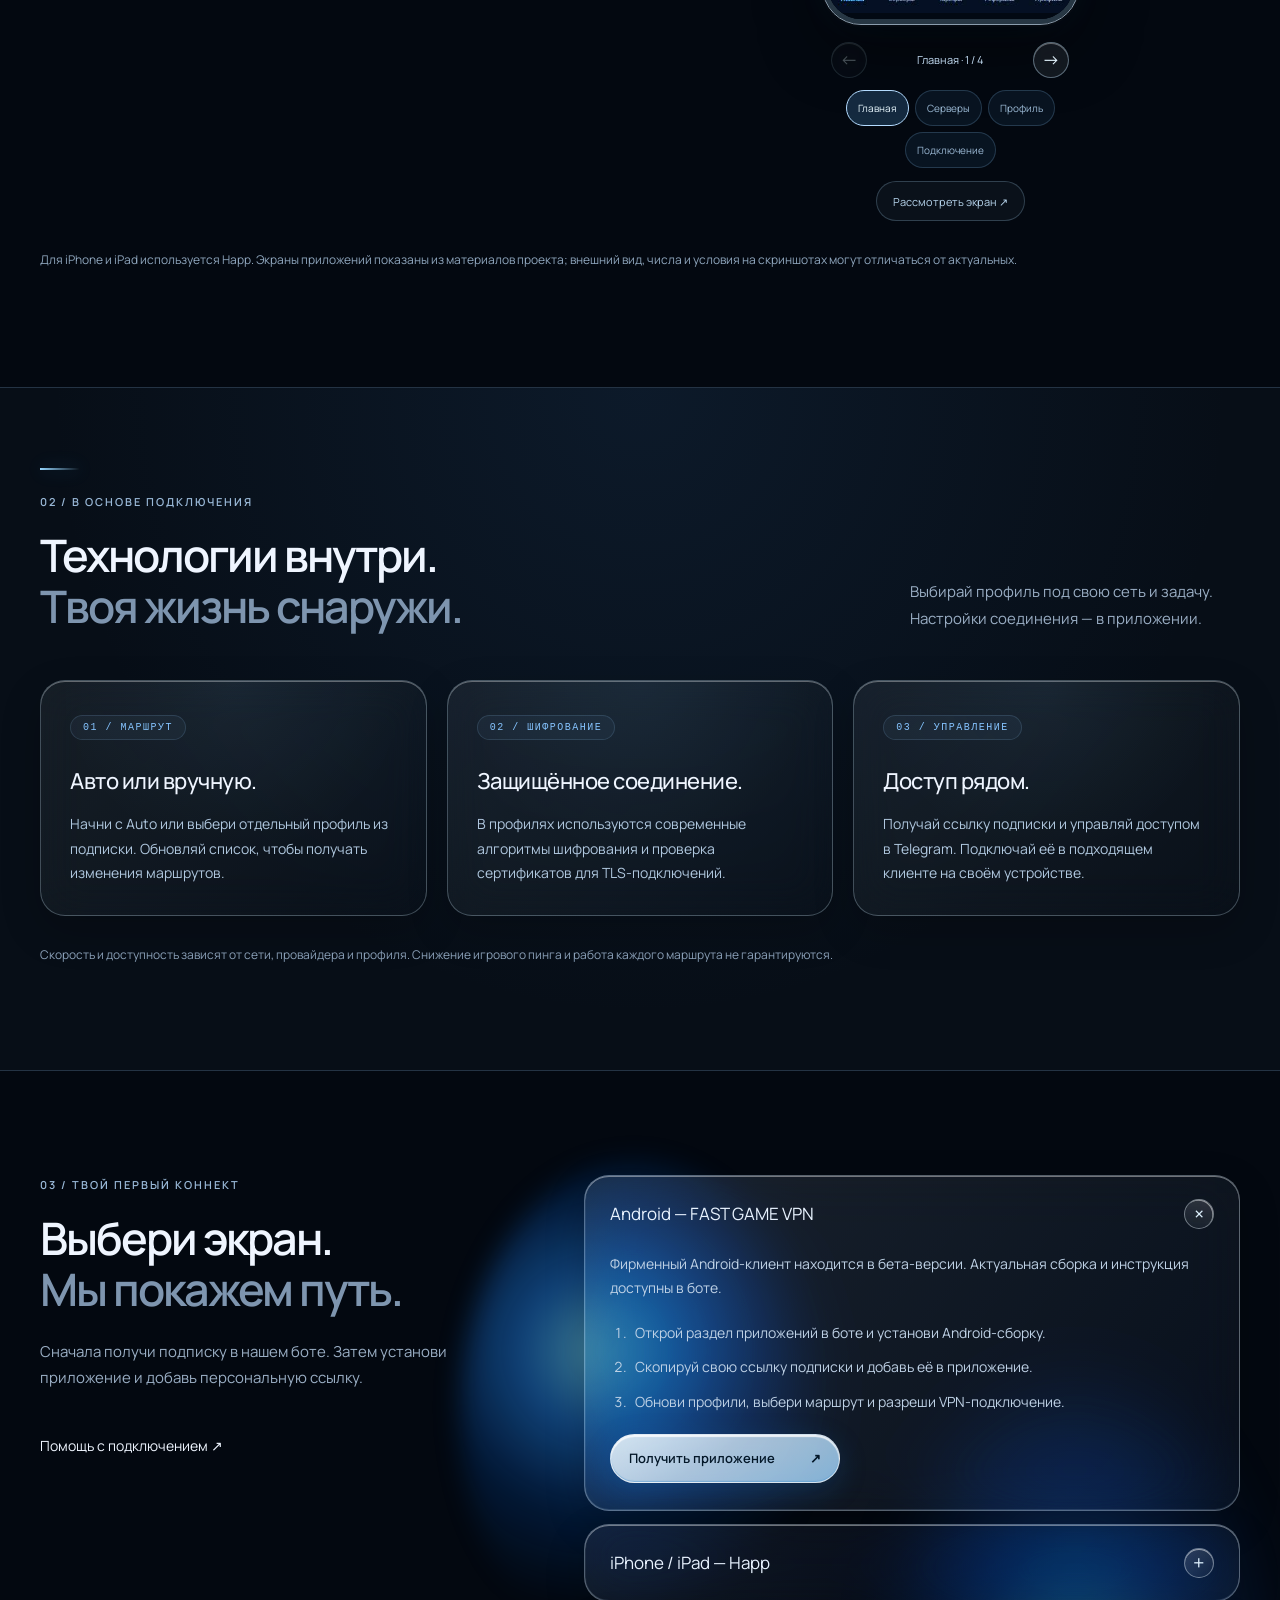
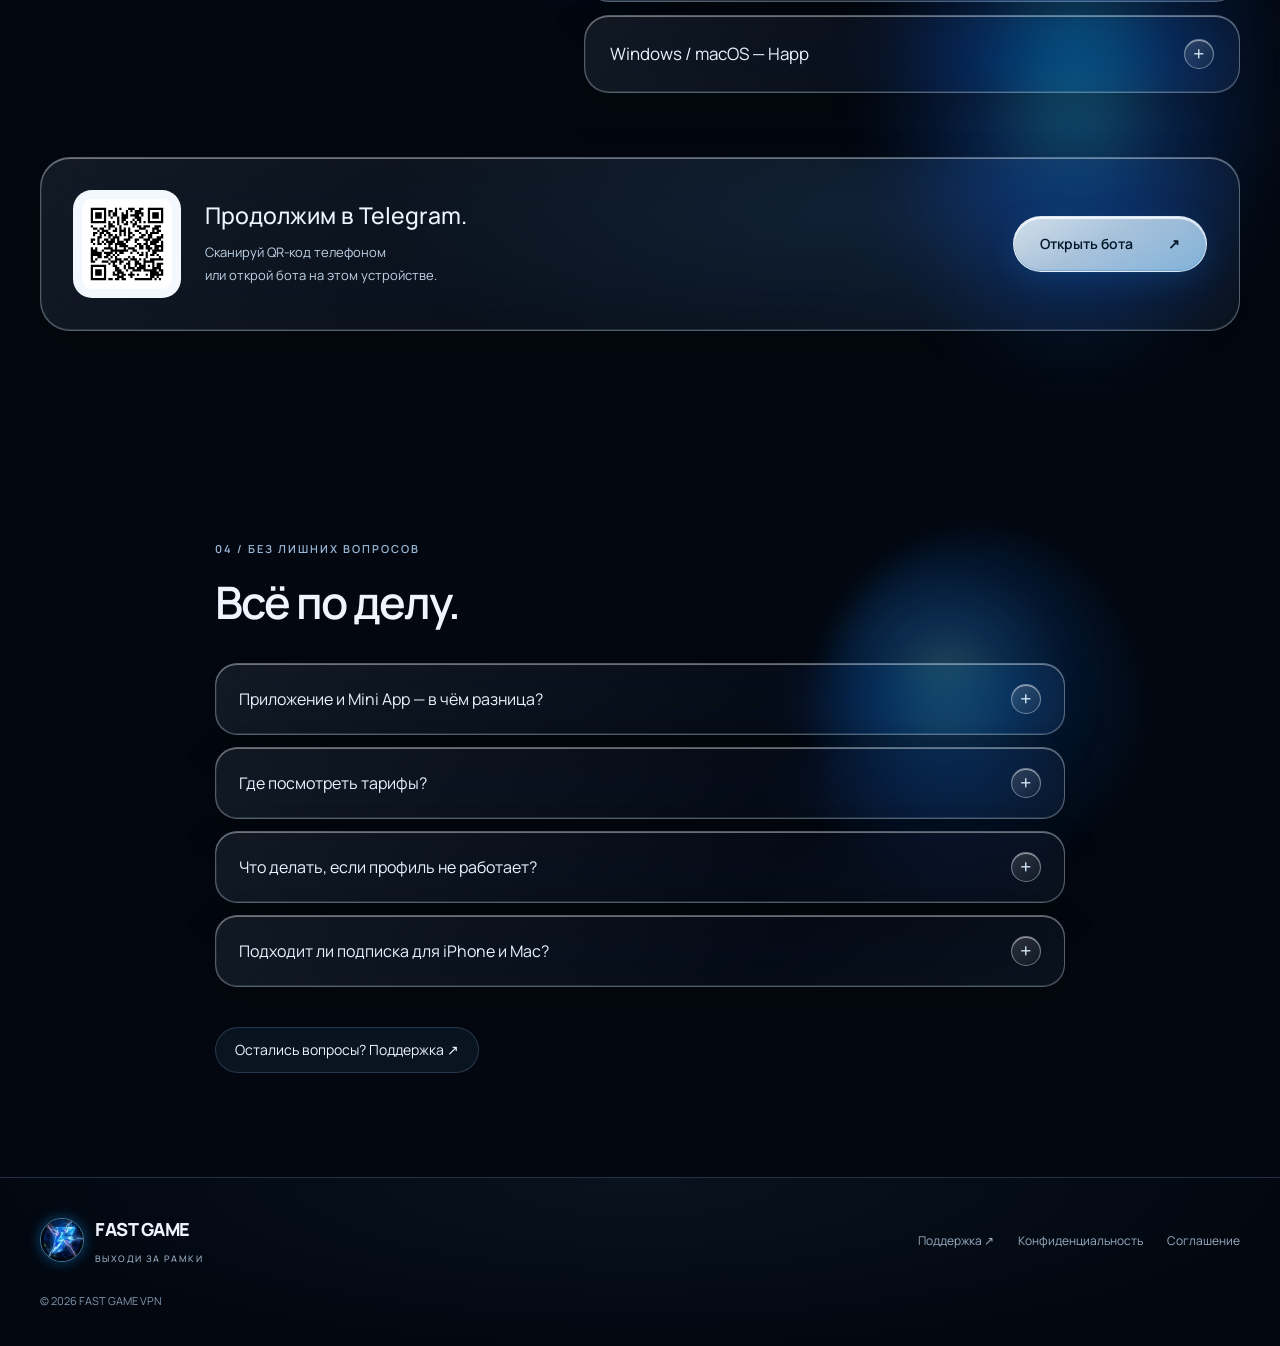
==== commit eb636851: "Add accessible large screenshot viewer for app galleries" ====
--- a/index.html
+++ b/index.html
@@ -1,9 +1,9 @@
 <!doctype html>
-<html lang="ru"><head><meta charset="utf-8"><meta name="viewport" content="width=device-width,initial-scale=1"><meta name="referrer" content="strict-origin-when-cross-origin"><meta http-equiv="Content-Security-Policy" content="default-src 'self'; script-src 'self'; style-src 'self' 'unsafe-inline'; img-src 'self' data:; font-src 'self'; connect-src 'none'; object-src 'none'; base-uri 'none'; form-action 'none'"><meta name="theme-color" content="#060a12"><title>FAST GAME VPN — Твой интернет. Твои правила.</title><meta name="description" content="FAST GAME VPN: защищённое подключение, приложения для телефона и ПК и Mini App в Telegram. Выбери свой маршрут."><link rel="icon" href="assets/brand.svg" type="image/svg+xml"><link rel="stylesheet" href="editorial.css"><link rel="stylesheet" href="bubbles.css"><link rel="stylesheet" href="liquid-glass.css"><link rel="stylesheet" href="gallery.css"><link rel="stylesheet" href="devices.css"><link rel="stylesheet" href="hero-composition.css"><link rel="stylesheet" href="servers.css"><link rel="stylesheet" href="brand-motion.css"><link rel="stylesheet" href="studio.css"></head>
+<html lang="ru"><head><meta charset="utf-8"><meta name="viewport" content="width=device-width,initial-scale=1"><meta name="referrer" content="strict-origin-when-cross-origin"><meta http-equiv="Content-Security-Policy" content="default-src 'self'; script-src 'self'; style-src 'self' 'unsafe-inline'; img-src 'self' data:; font-src 'self'; connect-src 'none'; object-src 'none'; base-uri 'none'; form-action 'none'"><meta name="theme-color" content="#060a12"><title>FAST GAME VPN — Твой интернет. Твои правила.</title><meta name="description" content="FAST GAME VPN: защищённое подключение, приложения для телефона и ПК и Mini App в Telegram. Выбери свой маршрут."><link rel="icon" href="assets/brand.svg" type="image/svg+xml"><link rel="stylesheet" href="editorial.css"><link rel="stylesheet" href="bubbles.css"><link rel="stylesheet" href="liquid-glass.css"><link rel="stylesheet" href="gallery.css"><link rel="stylesheet" href="devices.css"><link rel="stylesheet" href="hero-composition.css"><link rel="stylesheet" href="servers.css"><link rel="stylesheet" href="brand-motion.css"><link rel="stylesheet" href="studio.css"><link rel="stylesheet" href="viewer.css"></head>
 <body><a class="skip" href="#main">К содержимому</a><header class="shell header"><a class="brand" href="#main"><img class="glass-f-logo owner-f-logo" src="assets/glass-f-owner.png" width="44" height="44" alt=""><span>FAST GAME<small>ВЫХОДИ ЗА РАМКИ</small></span></a><nav aria-label="Основная навигация"><a href="#apps">Приложения</a><a href="#about">О VPN</a><a href="#install">Подключение</a><a href="#faq">Вопросы</a></nav><a class="outline" href="https://t.me/FAST_GAME_VPN_bot?startapp">Mini App ↗</a></header><details class="mobile-nav"><summary>Разделы сайта <span>+</span></summary><div><a href="#apps">Приложения <small>01</small></a><a href="#about">О VPN <small>02</small></a><a href="#install">Подключение <small>03</small></a><a href="#faq">Вопросы <small>04</small></a></div></details>
 <main id="main" tabindex="-1"><section class="hero"><div class="shell hero-label"><span>FAST GAME / PRIVATE NETWORK</span><span>YOUR GAME. YOUR WORLD.</span></div><div class="hero-word" aria-hidden="true">FAST GAME</div><img class="hero-art" src="assets/hacker-premium.png" width="1536" height="1024" alt="Маскот FAST GAME: хакер в тёмном капюшоне с ледяными синими глазами" fetchpriority="high"><div class="shell hero-copy"><div class="kicker">ТВОЯ СЕТЬ. ТВОЯ ТЕРРИТОРИЯ.</div><h1><span class="headline-lead">ВЫХОДИ</span> <span class="headline-accent">ЗА РАМКИ.</span></h1><p>VPN для твоей жизни онлайн.<br>Телефон, компьютер и Telegram — в одной экосистеме.</p><div class="actions"><a class="button" href="https://t.me/FAST_GAME_VPN_bot?start=website">Подключить FAST GAME <span>↗</span></a><a class="text-link" href="#apps">Выбрать приложение <span>↓</span></a></div><div class="hero-platforms">ANDROID · iOS · WINDOWS · macOS</div></div></section>
 <section class="server-ribbon" aria-labelledby="servers-title"><div class="shell server-ribbon-head"><div><span class="kicker" id="servers-title">ТВОЙ МАРШРУТ ПО МИРУ</span><span class="server-total">47 стран и регионов в каталоге</span></div><button class="ribbon-pause" type="button" aria-pressed="false" hidden>Пауза</button></div><div class="server-window" tabindex="0" aria-label="Лента локаций. Можно прокручивать горизонтально"><div class="server-moving"><ul class="server-list"><li><img src="assets/flags/au.svg" width="20" height="14" alt="" draggable="false"><span>Австралия</span></li><li><img src="assets/flags/at.svg" width="20" height="14" alt="" draggable="false"><span>Австрия</span></li><li><img src="assets/flags/al.svg" width="20" height="14" alt="" draggable="false"><span>Албания</span></li><li><img src="assets/flags/am.svg" width="20" height="14" alt="" draggable="false"><span>Армения</span></li><li><img src="assets/flags/by.svg" width="20" height="14" alt="" draggable="false"><span>Беларусь</span></li><li><img src="assets/flags/bg.svg" width="20" height="14" alt="" draggable="false"><span>Болгария</span></li><li><img src="assets/flags/br.svg" width="20" height="14" alt="" draggable="false"><span>Бразилия</span></li><li><img src="assets/flags/gb.svg" width="20" height="14" alt="" draggable="false"><span>Великобритания</span></li><li><img src="assets/flags/hu.svg" width="20" height="14" alt="" draggable="false"><span>Венгрия</span></li><li><img src="assets/flags/vn.svg" width="20" height="14" alt="" draggable="false"><span>Вьетнам</span></li><li><img src="assets/flags/de.svg" width="20" height="14" alt="" draggable="false"><span>Германия</span></li><li><img src="assets/flags/hk.svg" width="20" height="14" alt="" draggable="false"><span>Гонконг</span></li><li><img src="assets/flags/gr.svg" width="20" height="14" alt="" draggable="false"><span>Греция</span></li><li><img src="assets/flags/dk.svg" width="20" height="14" alt="" draggable="false"><span>Дания</span></li><li><img src="assets/flags/il.svg" width="20" height="14" alt="" draggable="false"><span>Израиль</span></li><li><img src="assets/flags/in.svg" width="20" height="14" alt="" draggable="false"><span>Индия</span></li><li><img src="assets/flags/id.svg" width="20" height="14" alt="" draggable="false"><span>Индонезия</span></li><li><img src="assets/flags/ir.svg" width="20" height="14" alt="" draggable="false"><span>Иран</span></li><li><img src="assets/flags/es.svg" width="20" height="14" alt="" draggable="false"><span>Испания</span></li><li><img src="assets/flags/it.svg" width="20" height="14" alt="" draggable="false"><span>Италия</span></li><li><img src="assets/flags/kz.svg" width="20" height="14" alt="" draggable="false"><span>Казахстан</span></li><li><img src="assets/flags/ca.svg" width="20" height="14" alt="" draggable="false"><span>Канада</span></li><li><img src="assets/flags/lv.svg" width="20" height="14" alt="" draggable="false"><span>Латвия</span></li><li><img src="assets/flags/mx.svg" width="20" height="14" alt="" draggable="false"><span>Мексика</span></li><li><img src="assets/flags/nl.svg" width="20" height="14" alt="" draggable="false"><span>Нидерланды</span></li><li><img src="assets/flags/no.svg" width="20" height="14" alt="" draggable="false"><span>Норвегия</span></li><li><img src="assets/flags/pe.svg" width="20" height="14" alt="" draggable="false"><span>Перу</span></li><li><img src="assets/flags/pl.svg" width="20" height="14" alt="" draggable="false"><span>Польша</span></li><li><img src="assets/flags/pt.svg" width="20" height="14" alt="" draggable="false"><span>Португалия</span></li><li><img src="assets/flags/ru.svg" width="20" height="14" alt="" draggable="false"><span>Россия</span></li><li><img src="assets/flags/ro.svg" width="20" height="14" alt="" draggable="false"><span>Румыния</span></li><li><img src="assets/flags/sg.svg" width="20" height="14" alt="" draggable="false"><span>Сингапур</span></li><li><img src="assets/flags/us.svg" width="20" height="14" alt="" draggable="false"><span>США</span></li><li><img src="assets/flags/th.svg" width="20" height="14" alt="" draggable="false"><span>Таиланд</span></li><li><img src="assets/flags/tw.svg" width="20" height="14" alt="" draggable="false"><span>Тайвань</span></li><li><img src="assets/flags/tr.svg" width="20" height="14" alt="" draggable="false"><span>Турция</span></li><li><img src="assets/flags/ph.svg" width="20" height="14" alt="" draggable="false"><span>Филиппины</span></li><li><img src="assets/flags/fi.svg" width="20" height="14" alt="" draggable="false"><span>Финляндия</span></li><li><img src="assets/flags/fr.svg" width="20" height="14" alt="" draggable="false"><span>Франция</span></li><li><img src="assets/flags/cz.svg" width="20" height="14" alt="" draggable="false"><span>Чехия</span></li><li><img src="assets/flags/cl.svg" width="20" height="14" alt="" draggable="false"><span>Чили</span></li><li><img src="assets/flags/ch.svg" width="20" height="14" alt="" draggable="false"><span>Швейцария</span></li><li><img src="assets/flags/se.svg" width="20" height="14" alt="" draggable="false"><span>Швеция</span></li><li><img src="assets/flags/ee.svg" width="20" height="14" alt="" draggable="false"><span>Эстония</span></li><li><img src="assets/flags/za.svg" width="20" height="14" alt="" draggable="false"><span>ЮАР</span></li><li><img src="assets/flags/kr.svg" width="20" height="14" alt="" draggable="false"><span>Южная Корея</span></li><li><img src="assets/flags/jp.svg" width="20" height="14" alt="" draggable="false"><span>Япония</span></li></ul><ul class="server-list server-copy" aria-hidden="true"><li><img src="assets/flags/au.svg" width="20" height="14" alt="" draggable="false"><span>Австралия</span></li><li><img src="assets/flags/at.svg" width="20" height="14" alt="" draggable="false"><span>Австрия</span></li><li><img src="assets/flags/al.svg" width="20" height="14" alt="" draggable="false"><span>Албания</span></li><li><img src="assets/flags/am.svg" width="20" height="14" alt="" draggable="false"><span>Армения</span></li><li><img src="assets/flags/by.svg" width="20" height="14" alt="" draggable="false"><span>Беларусь</span></li><li><img src="assets/flags/bg.svg" width="20" height="14" alt="" draggable="false"><span>Болгария</span></li><li><img src="assets/flags/br.svg" width="20" height="14" alt="" draggable="false"><span>Бразилия</span></li><li><img src="assets/flags/gb.svg" width="20" height="14" alt="" draggable="false"><span>Великобритания</span></li><li><img src="assets/flags/hu.svg" width="20" height="14" alt="" draggable="false"><span>Венгрия</span></li><li><img src="assets/flags/vn.svg" width="20" height="14" alt="" draggable="false"><span>Вьетнам</span></li><li><img src="assets/flags/de.svg" width="20" height="14" alt="" draggable="false"><span>Германия</span></li><li><img src="assets/flags/hk.svg" width="20" height="14" alt="" draggable="false"><span>Гонконг</span></li><li><img src="assets/flags/gr.svg" width="20" height="14" alt="" draggable="false"><span>Греция</span></li><li><img src="assets/flags/dk.svg" width="20" height="14" alt="" draggable="false"><span>Дания</span></li><li><img src="assets/flags/il.svg" width="20" height="14" alt="" draggable="false"><span>Израиль</span></li><li><img src="assets/flags/in.svg" width="20" height="14" alt="" draggable="false"><span>Индия</span></li><li><img src="assets/flags/id.svg" width="20" height="14" alt="" draggable="false"><span>Индонезия</span></li><li><img src="assets/flags/ir.svg" width="20" height="14" alt="" draggable="false"><span>Иран</span></li><li><img src="assets/flags/es.svg" width="20" height="14" alt="" draggable="false"><span>Испания</span></li><li><img src="assets/flags/it.svg" width="20" height="14" alt="" draggable="false"><span>Италия</span></li><li><img src="assets/flags/kz.svg" width="20" height="14" alt="" draggable="false"><span>Казахстан</span></li><li><img src="assets/flags/ca.svg" width="20" height="14" alt="" draggable="false"><span>Канада</span></li><li><img src="assets/flags/lv.svg" width="20" height="14" alt="" draggable="false"><span>Латвия</span></li><li><img src="assets/flags/mx.svg" width="20" height="14" alt="" draggable="false"><span>Мексика</span></li><li><img src="assets/flags/nl.svg" width="20" height="14" alt="" draggable="false"><span>Нидерланды</span></li><li><img src="assets/flags/no.svg" width="20" height="14" alt="" draggable="false"><span>Норвегия</span></li><li><img src="assets/flags/pe.svg" width="20" height="14" alt="" draggable="false"><span>Перу</span></li><li><img src="assets/flags/pl.svg" width="20" height="14" alt="" draggable="false"><span>Польша</span></li><li><img src="assets/flags/pt.svg" width="20" height="14" alt="" draggable="false"><span>Португалия</span></li><li><img src="assets/flags/ru.svg" width="20" height="14" alt="" draggable="false"><span>Россия</span></li><li><img src="assets/flags/ro.svg" width="20" height="14" alt="" draggable="false"><span>Румыния</span></li><li><img src="assets/flags/sg.svg" width="20" height="14" alt="" draggable="false"><span>Сингапур</span></li><li><img src="assets/flags/us.svg" width="20" height="14" alt="" draggable="false"><span>США</span></li><li><img src="assets/flags/th.svg" width="20" height="14" alt="" draggable="false"><span>Таиланд</span></li><li><img src="assets/flags/tw.svg" width="20" height="14" alt="" draggable="false"><span>Тайвань</span></li><li><img src="assets/flags/tr.svg" width="20" height="14" alt="" draggable="false"><span>Турция</span></li><li><img src="assets/flags/ph.svg" width="20" height="14" alt="" draggable="false"><span>Филиппины</span></li><li><img src="assets/flags/fi.svg" width="20" height="14" alt="" draggable="false"><span>Финляндия</span></li><li><img src="assets/flags/fr.svg" width="20" height="14" alt="" draggable="false"><span>Франция</span></li><li><img src="assets/flags/cz.svg" width="20" height="14" alt="" draggable="false"><span>Чехия</span></li><li><img src="assets/flags/cl.svg" width="20" height="14" alt="" draggable="false"><span>Чили</span></li><li><img src="assets/flags/ch.svg" width="20" height="14" alt="" draggable="false"><span>Швейцария</span></li><li><img src="assets/flags/se.svg" width="20" height="14" alt="" draggable="false"><span>Швеция</span></li><li><img src="assets/flags/ee.svg" width="20" height="14" alt="" draggable="false"><span>Эстония</span></li><li><img src="assets/flags/za.svg" width="20" height="14" alt="" draggable="false"><span>ЮАР</span></li><li><img src="assets/flags/kr.svg" width="20" height="14" alt="" draggable="false"><span>Южная Корея</span></li><li><img src="assets/flags/jp.svg" width="20" height="14" alt="" draggable="false"><span>Япония</span></li></ul></div></div><p class="shell server-ribbon-note">Каталог по материалам проекта от 2 ноября 2026.</p></section><section class="shell section" id="apps"><div class="section-heading"><div><div class="kicker">01 / ТВОИ ПРИЛОЖЕНИЯ</div><h2>Твой мир.<br><span>На всех экранах.</span></h2></div><p>Клиент для подключения, Mini App для управления. Всё на своих местах.</p></div><div class="app-layout glass-scene"><div class="glass-scenery" aria-hidden="true"><i></i><i></i><i></i></div><article class="app-card android-card"><span class="badge">ANDROID / БЕТА</span><h3>FAST GAME в кармане.</h3><p>Наш VPN-клиент: маскот, профили и управление подключением на одном экране.</p><div class="app-gallery phone-gallery" aria-label="Экраны Android-приложения"><div class="gallery-track screen" tabindex="0"><figure><img src="assets/android-screen.png" width="780" height="1688" loading="lazy" alt="Главный экран Android-приложения FAST GAME VPN"><figcaption>Главная</figcaption></figure><figure><img src="assets/android-servers.png" width="780" height="1688" loading="lazy" alt="Серверы"><figcaption>Серверы</figcaption></figure><figure><img src="assets/android-subscription.png" width="780" height="1688" loading="lazy" alt="Подписка"><figcaption>Подписка</figcaption></figure><figure><img src="assets/android-settings.png" width="780" height="1688" loading="lazy" alt="Настройки"><figcaption>Настройки</figcaption></figure><figure><img src="assets/android-update.png" loading="lazy" alt="Окно обновления Android-приложения FAST GAME VPN"><figcaption>Обновление приложения</figcaption></figure></div><div class="gallery-controls"><button class="gallery-prev" aria-label="Предыдущий экран Android">←</button><span class="gallery-caption" aria-live="polite">Главная · 1 / 5</span><button class="gallery-next" aria-label="Следующий экран Android">→</button></div></div><div class="card-footer"><a class="text-link" href="#android">Установка на Android ↗</a><small>Фирменное приложение</small></div></article><article class="app-card"><span class="badge">WINDOWS / РАННЯЯ СБОРКА</span><h3>На большом экране.</h3><p>Развиваем собственный клиент для ПК. Пока для подключения на Windows и macOS используй Happ.</p><div class="app-gallery desktop-gallery" aria-label="Экраны Windows-приложения"><div class="gallery-track pc-screen" tabindex="0"><figure><img src="assets/desktop-home.png" width="1586" height="992" loading="lazy" alt="Главный экран Windows-приложения"><figcaption>Главная</figcaption></figure><figure><img src="assets/desktop-boost.png" width="1586" height="992" loading="lazy" alt="Экран Game Boost"><figcaption>Game Boost</figcaption></figure><figure><img src="assets/desktop-settings.png" width="1586" height="992" loading="lazy" alt="Настройки Windows-приложения"><figcaption>Настройки</figcaption></figure><figure><img src="assets/desktop-import.png" width="1586" height="992" loading="lazy" alt="Импорт подписки"><figcaption>Импорт подписки</figcaption></figure></div><div class="gallery-controls"><button class="gallery-prev" aria-label="Предыдущий экран Windows">←</button><span class="gallery-caption" aria-live="polite">Главная · 1 / 4</span><button class="gallery-next" aria-label="Следующий экран Windows">→</button></div></div><div class="card-footer"><a class="text-link" href="#computer">Подключить на ПК ↗</a><small>Сборка на изображении — предварительная</small></div></article><article class="app-card telegram-card miniapp-showcase"><div class="miniapp-copy"><span class="badge">TELEGRAM / MINI APP</span><h3>Твой центр управления.</h3><p>Подписка, устройства и ссылки подключения. Посмотри разделы Mini App: листай экран или выбирай вкладку.</p><p class="miniapp-disclaimer">Демонстрационные экраны из проекта. Даты, счётчики и условия на изображениях — примеры; актуальные данные смотри в боте.</p><div class="card-footer"><a class="text-link" href="https://t.me/FAST_GAME_VPN_bot?startapp">Открыть Mini App ↗</a></div></div><div class="app-gallery phone-gallery miniapp-gallery" aria-label="Экраны Mini App"><div class="gallery-track screen" tabindex="0"><figure><img src="assets/miniapp-screen.png" width="390" height="844" loading="lazy" alt="Главная"><figcaption>Главная</figcaption></figure><figure><img src="assets/miniapp-servers.png" width="390" height="844" loading="lazy" alt="Серверы"><figcaption>Серверы</figcaption></figure><figure><img src="assets/miniapp-profile.png" width="390" height="844" loading="lazy" alt="Профиль"><figcaption>Профиль</figcaption></figure><figure><img src="assets/miniapp-connection.png" width="390" height="844" loading="lazy" alt="Подключение"><figcaption>Подключение</figcaption></figure></div><div class="gallery-controls"><button class="gallery-prev" aria-label="Предыдущий экран Mini App">←</button><span class="gallery-caption" aria-live="polite">Главная · 1 / 4</span><button class="gallery-next" aria-label="Следующий экран Mini App">→</button></div></div></article></div><p class="app-note">Для iPhone и iPad используется Happ. Экраны приложений показаны из материалов проекта; внешний вид, числа и условия на скриншотах могут отличаться от актуальных.</p></section>
 <section class="benefits" id="about"><div class="shell section"><div class="section-heading"><div><div class="kicker">02 / В ОСНОВЕ ПОДКЛЮЧЕНИЯ</div><h2>Технологии внутри.<br><span>Твоя жизнь снаружи.</span></h2></div><p>Выбирай профиль под свою сеть и задачу. Настройки соединения — в приложении.</p></div><div class="benefit-grid"><article><b>01 / МАРШРУТ</b><h3>Авто или вручную.</h3><p>Начни с Auto или выбери отдельный профиль из подписки. Обновляй список, чтобы получать изменения маршрутов.</p></article><article><b>02 / ШИФРОВАНИЕ</b><h3>Защищённое соединение.</h3><p>В профилях используются современные алгоритмы шифрования и проверка сертификатов для TLS-подключений.</p></article><article><b>03 / УПРАВЛЕНИЕ</b><h3>Доступ рядом.</h3><p>Получай ссылку подписки и управляй доступом в Telegram. Подключай её в подходящем клиенте на своём устройстве.</p></article></div><p class="note">Скорость и доступность зависят от сети, провайдера и профиля. Снижение игрового пинга и работа каждого маршрута не гарантируются.</p></div></section>
 <section class="shell section" id="install"><div class="install-layout"><div class="install-intro"><div class="kicker">03 / ТВОЙ ПЕРВЫЙ КОННЕКТ</div><h2>Выбери экран.<br><span>Мы покажем путь.</span></h2><p>Сначала получи подписку в нашем боте. Затем установи приложение и добавь персональную ссылку.</p><a class="text-link" href="https://t.me/Fast_Game_sup">Помощь с подключением ↗</a></div><div class="install-options"><details id="android" open><summary>Android — FAST GAME VPN <span>+</span></summary><div class="install-content"><p>Фирменный Android-клиент находится в бета-версии. Актуальная сборка и инструкция доступны в боте.</p><ol><li>Открой раздел приложений в боте и установи Android-сборку.</li><li>Скопируй свою ссылку подписки и добавь её в приложение.</li><li>Обнови профили, выбери маршрут и разреши VPN-подключение.</li></ol><a class="button" href="https://t.me/FAST_GAME_VPN_bot?start=website">Получить приложение <span>↗</span></a></div></details><details id="iphone"><summary>iPhone / iPad — Happ <span>+</span></summary><div class="install-content"><p>Happ — отдельный совместимый клиент. Подписка остаётся в FAST GAME VPN.</p><ol><li>Установи Happ для iPhone или iPad с официального каталога.</li><li>Получи персональную ссылку FAST GAME VPN в боте.</li><li>Добавь её в Happ, обнови профили и разреши подключение.</li></ol><a class="button" href="https://www.happ.su/main">Открыть каталог Happ <span>↗</span></a></div></details><details id="computer"><summary>Windows / macOS — Happ <span>+</span></summary><div class="install-content"><p>Для подключения на компьютере используй Happ. Установщик ранней фирменной Windows-сборки здесь не публикуется.</p><ol><li>Выбери Happ для Windows или macOS в официальном каталоге.</li><li>Скопируй ссылку подписки из бота FAST GAME VPN.</li><li>Импортируй ссылку, обнови профили и включи подключение.</li></ol><a class="button" href="https://www.happ.su/main">Выбрать Happ для ПК <span>↗</span></a></div></details></div></div><div class="contact-strip"><div><img class="qr" src="assets/connect-qr.svg" width="108" height="108" loading="lazy" alt="QR-код для открытия бота FAST GAME VPN в Telegram"><div><h3>Продолжим в Telegram.</h3><p>Сканируй QR-код телефоном<br>или открой бота на этом устройстве.</p></div></div><a class="button" href="https://t.me/FAST_GAME_VPN_bot?start=website">Открыть бота <span>↗</span></a></div></section>
 <section class="shell section faq" id="faq"><div class="kicker">04 / БЕЗ ЛИШНИХ ВОПРОСОВ</div><h2>Всё по делу.</h2><details><summary>Приложение и Mini App — в чём разница? <span>+</span></summary><p>Приложение устанавливается на устройство и включает VPN. Mini App открывается в Telegram и помогает управлять подпиской, устройствами и ссылками.</p></details><details><summary>Где посмотреть тарифы? <span>+</span></summary><p>Актуальные условия, стоимость и продление доступны в Telegram-боте FAST GAME VPN.</p></details><details><summary>Что делать, если профиль не работает? <span>+</span></summary><p>Проверь интернет без VPN, обнови подписку и попробуй другой профиль Auto. Если проблема остаётся, напиши в поддержку устройство, приложение, сеть и название профиля. Персональную ссылку и ключи не публикуй.</p></details><details><summary>Подходит ли подписка для iPhone и Mac? <span>+</span></summary><p>Да, подключение выполняется через совместимый клиент Happ. Выбери свою платформу в официальном каталоге, затем добавь ссылку подписки FAST GAME VPN.</p></details><a class="text-link" href="https://t.me/Fast_Game_sup">Остались вопросы? Поддержка ↗</a></section></main>
-<footer class="footer"><div class="shell"><div class="footer-row"><a class="brand" href="#main"><img class="glass-f-logo owner-f-logo" src="assets/glass-f-owner.png" width="44" height="44" alt=""><span>FAST GAME<small>ВЫХОДИ ЗА РАМКИ</small></span></a><div class="footer-links"><a href="https://t.me/Fast_Game_sup">Поддержка ↗</a><a href="https://telegra.ph/Politika-konfidencialnosti-10-16-83">Конфиденциальность</a><a href="https://telegra.ph/Polzovatelskoe-soglashenie-10-16-66">Соглашение</a></div></div><div class="copyright">© 2026 FAST GAME VPN</div></div></footer><script defer src="editorial.js"></script><script defer src="gallery.js"></script><script defer src="servers.js"></script><script defer src="studio.js"></script></body></html>+<footer class="footer"><div class="shell"><div class="footer-row"><a class="brand" href="#main"><img class="glass-f-logo owner-f-logo" src="assets/glass-f-owner.png" width="44" height="44" alt=""><span>FAST GAME<small>ВЫХОДИ ЗА РАМКИ</small></span></a><div class="footer-links"><a href="https://t.me/Fast_Game_sup">Поддержка ↗</a><a href="https://telegra.ph/Politika-konfidencialnosti-10-16-83">Конфиденциальность</a><a href="https://telegra.ph/Polzovatelskoe-soglashenie-10-16-66">Соглашение</a></div></div><div class="copyright">© 2026 FAST GAME VPN</div></div></footer><script defer src="editorial.js"></script><script defer src="gallery.js"></script><script defer src="servers.js"></script><script defer src="studio.js"></script><script defer src="viewer.js"></script></body></html>
--- a/viewer.css
+++ b/viewer.css
@@ -0,0 +1 @@
+.screen-expand{display:block;margin:13px auto 0;border:1px solid #9fcbec40;border-radius:99px;background:#bddfff0b;color:#b6d4ec;font:11px Manrope;padding:9px 16px;min-height:40px;cursor:zoom-in}.screen-expand:hover{border-color:#b7dfff;background:#c4e6ff17}.screen-dialog{width:min(1320px,95vw);max-width:95vw;height:92dvh;max-height:92dvh;margin:auto;border:1px solid #80a9cd70;border-radius:20px;background:#081321;color:#dcefff;padding:0;overflow:hidden;box-shadow:0 30px 100px #000a}.screen-dialog::backdrop{background:#020710ed;backdrop-filter:blur(14px);-webkit-backdrop-filter:blur(14px)}.screen-dialog-bar{display:flex;justify-content:space-between;gap:20px;align-items:center;padding:16px 21px;border-bottom:1px solid #46627d55;min-height:77px}.screen-dialog-bar p{margin:0;font-size:13px;color:#a9c6df}.screen-dialog-bar button{min-height:44px;padding:10px 17px;border:1px solid #b5dcfc50;border-radius:99px;color:#e0f2ff;background:#cce8ff10;font:12px Manrope;cursor:pointer}.screen-dialog-body{height:calc(100% - 77px);overflow:auto;overscroll-behavior:contain;padding:20px}.screen-dialog-body img{display:block;margin:auto;max-width:100%;width:auto;height:auto}.screen-dialog-body img.is-phone{width:min(430px,100%)}body.viewer-open{overflow:hidden}.screen-load-error{padding:30px;font-size:14px;color:#d4eaff}.screen-load-error[hidden]{display:none}@media(max-width:700px){.screen-dialog{height:92dvh;border-radius:16px}.screen-dialog-bar{padding:12px 14px;gap:12px}.screen-dialog-bar p{font-size:11px}.screen-dialog-body{padding:12px}.screen-dialog-body img:not(.is-phone){width:1000px;max-width:none}.screen-expand{min-height:44px}}@media(prefers-reduced-motion:reduce){.screen-dialog::backdrop{backdrop-filter:none}}
